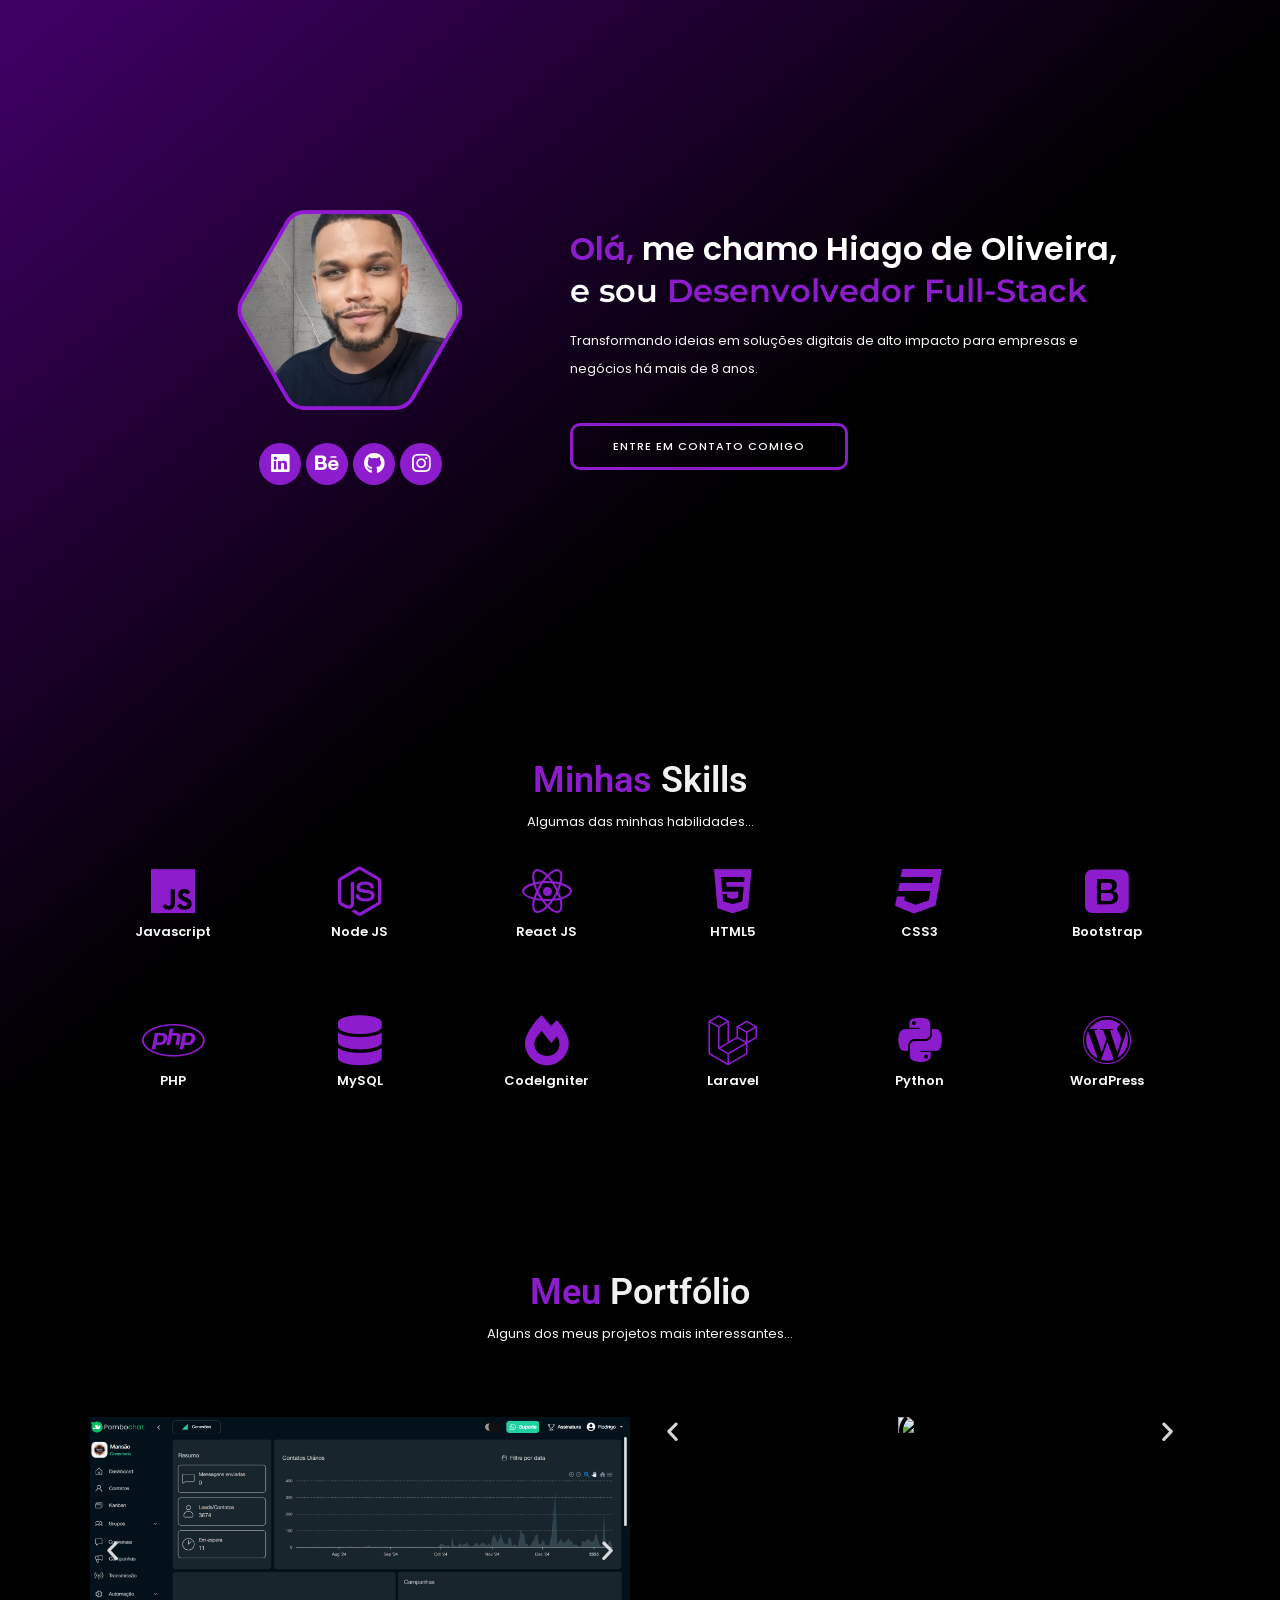
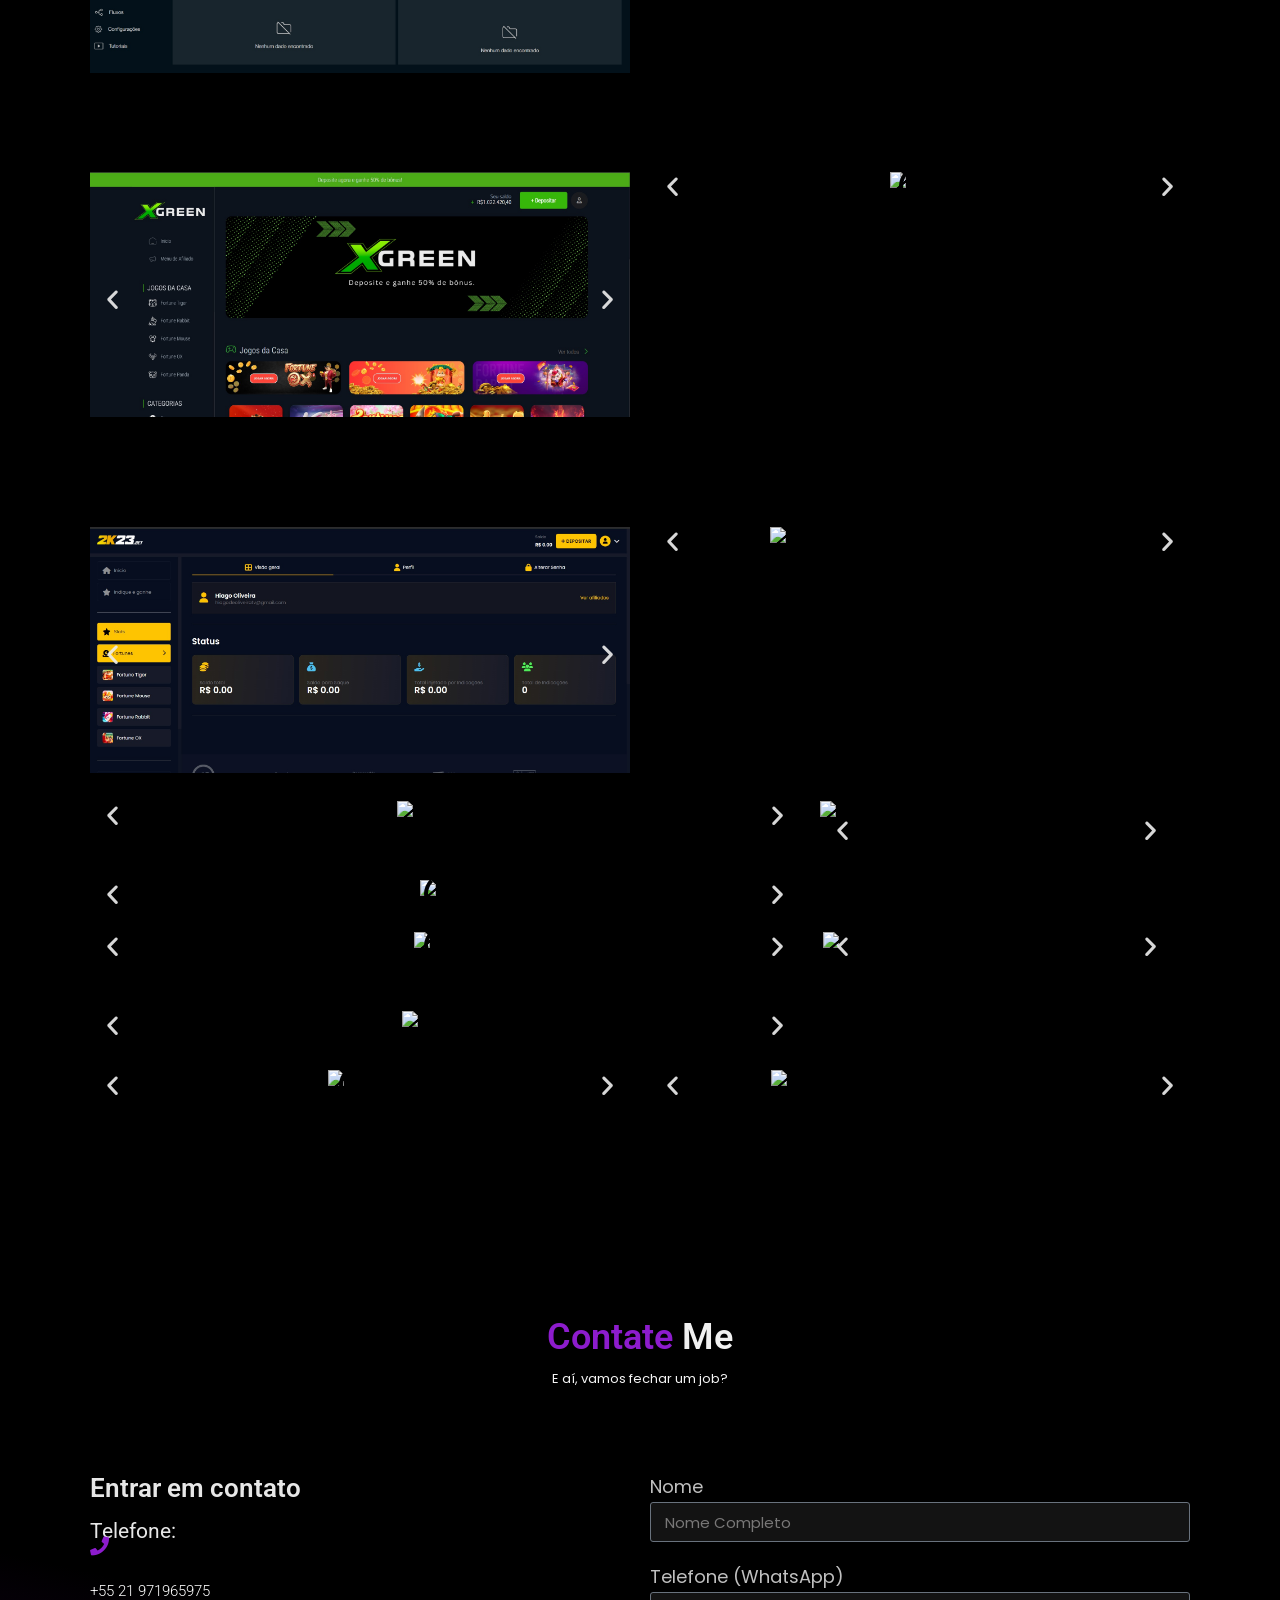
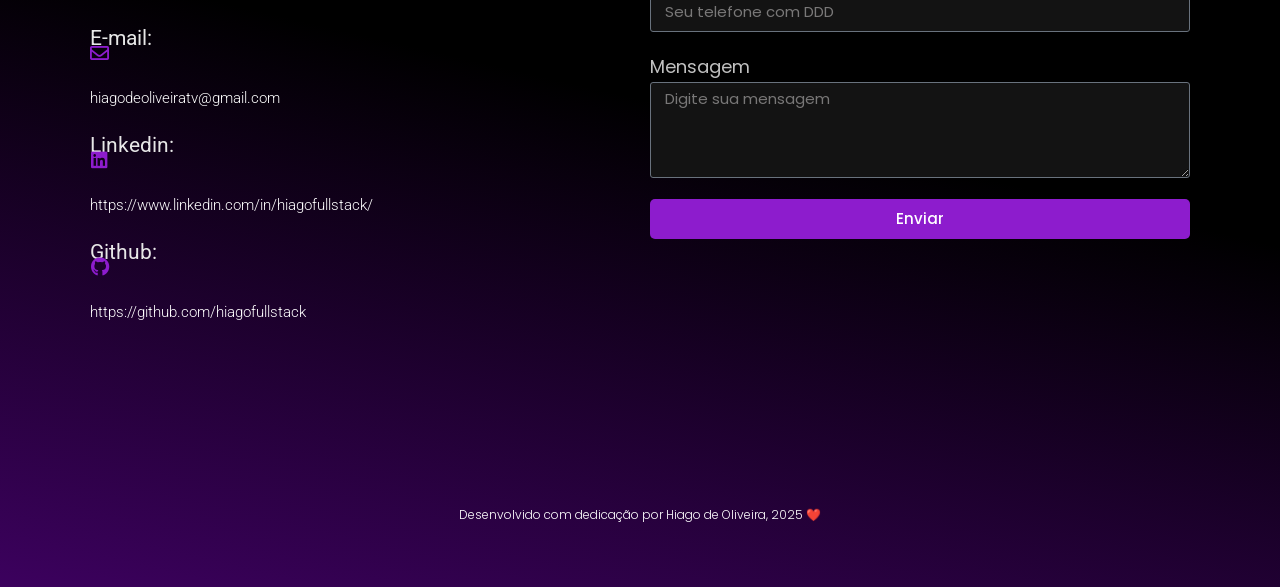
==== index.html @ e3f59e9f "Fix whatsapp phone number" ====
<!DOCTYPE html>
<html lang="pt-PT">
<head>
	<meta charset="UTF-8">
			<title>H7Mídia – Desenvolvimento de sites, sistemas, aplicativos, bots e automação…</title>
		<meta name="viewport" content="width=device-width, initial-scale=1">
<meta name="robots" content="max-image-preview:large">
	<style>img:is([sizes="auto" i], [sizes^="auto," i]) { contain-intrinsic-size: 3000px 1500px }</style>
	<title>H7Mídia – Desenvolvimento de sites, sistemas, aplicativos, bots e automação…</title>


<style id="wp-block-library-inline-css">
:root{--wp-admin-theme-color:#007cba;--wp-admin-theme-color--rgb:0,124,186;--wp-admin-theme-color-darker-10:#006ba1;--wp-admin-theme-color-darker-10--rgb:0,107,161;--wp-admin-theme-color-darker-20:#005a87;--wp-admin-theme-color-darker-20--rgb:0,90,135;--wp-admin-border-width-focus:2px;--wp-block-synced-color:#7a00df;--wp-block-synced-color--rgb:122,0,223;--wp-bound-block-color:var(--wp-block-synced-color)}@media (min-resolution:192dpi){:root{--wp-admin-border-width-focus:1.5px}}.wp-element-button{cursor:pointer}:root{--wp--preset--font-size--normal:16px;--wp--preset--font-size--huge:42px}:root .has-very-light-gray-background-color{background-color:#eee}:root .has-very-dark-gray-background-color{background-color:#313131}:root .has-very-light-gray-color{color:#eee}:root .has-very-dark-gray-color{color:#313131}:root .has-vivid-green-cyan-to-vivid-cyan-blue-gradient-background{background:linear-gradient(135deg,#00d084,#0693e3)}:root .has-purple-crush-gradient-background{background:linear-gradient(135deg,#34e2e4,#4721fb 50%,#ab1dfe)}:root .has-hazy-dawn-gradient-background{background:linear-gradient(135deg,#faaca8,#dad0ec)}:root .has-subdued-olive-gradient-background{background:linear-gradient(135deg,#fafae1,#67a671)}:root .has-atomic-cream-gradient-background{background:linear-gradient(135deg,#fdd79a,#004a59)}:root .has-nightshade-gradient-background{background:linear-gradient(135deg,#330968,#31cdcf)}:root .has-midnight-gradient-background{background:linear-gradient(135deg,#020381,#2874fc)}.has-regular-font-size{font-size:1em}.has-larger-font-size{font-size:2.625em}.has-normal-font-size{font-size:var(--wp--preset--font-size--normal)}.has-huge-font-size{font-size:var(--wp--preset--font-size--huge)}.has-text-align-center{text-align:center}.has-text-align-left{text-align:left}.has-text-align-right{text-align:right}#end-resizable-editor-section{display:none}.aligncenter{clear:both}.items-justified-left{justify-content:flex-start}.items-justified-center{justify-content:center}.items-justified-right{justify-content:flex-end}.items-justified-space-between{justify-content:space-between}.screen-reader-text{border:0;clip:rect(1px,1px,1px,1px);clip-path:inset(50%);height:1px;margin:-1px;overflow:hidden;padding:0;position:absolute;width:1px;word-wrap:normal!important}.screen-reader-text:focus{background-color:#ddd;clip:auto!important;clip-path:none;color:#444;display:block;font-size:1em;height:auto;left:5px;line-height:normal;padding:15px 23px 14px;text-decoration:none;top:5px;width:auto;z-index:100000}html :where(.has-border-color){border-style:solid}html :where([style*=border-top-color]){border-top-style:solid}html :where([style*=border-right-color]){border-right-style:solid}html :where([style*=border-bottom-color]){border-bottom-style:solid}html :where([style*=border-left-color]){border-left-style:solid}html :where([style*=border-width]){border-style:solid}html :where([style*=border-top-width]){border-top-style:solid}html :where([style*=border-right-width]){border-right-style:solid}html :where([style*=border-bottom-width]){border-bottom-style:solid}html :where([style*=border-left-width]){border-left-style:solid}html :where(img[class*=wp-image-]){height:auto;max-width:100%}:where(figure){margin:0 0 1em}html :where(.is-position-sticky){--wp-admin--admin-bar--position-offset:var(--wp-admin--admin-bar--height,0px)}@media screen and (max-width:600px){html :where(.is-position-sticky){--wp-admin--admin-bar--position-offset:0px}}
</style>
<style id="global-styles-inline-css">
:root{--wp--preset--aspect-ratio--square: 1;--wp--preset--aspect-ratio--4-3: 4/3;--wp--preset--aspect-ratio--3-4: 3/4;--wp--preset--aspect-ratio--3-2: 3/2;--wp--preset--aspect-ratio--2-3: 2/3;--wp--preset--aspect-ratio--16-9: 16/9;--wp--preset--aspect-ratio--9-16: 9/16;--wp--preset--color--black: #000000;--wp--preset--color--cyan-bluish-gray: #abb8c3;--wp--preset--color--white: #ffffff;--wp--preset--color--pale-pink: #f78da7;--wp--preset--color--vivid-red: #cf2e2e;--wp--preset--color--luminous-vivid-orange: #ff6900;--wp--preset--color--luminous-vivid-amber: #fcb900;--wp--preset--color--light-green-cyan: #7bdcb5;--wp--preset--color--vivid-green-cyan: #00d084;--wp--preset--color--pale-cyan-blue: #8ed1fc;--wp--preset--color--vivid-cyan-blue: #0693e3;--wp--preset--color--vivid-purple: #9b51e0;--wp--preset--color--base: #ffffff;--wp--preset--color--contrast: #000000;--wp--preset--color--primary: #9DFF20;--wp--preset--color--secondary: #345C00;--wp--preset--color--tertiary: #F6F6F6;--wp--preset--gradient--vivid-cyan-blue-to-vivid-purple: linear-gradient(135deg,rgba(6,147,227,1) 0%,rgb(155,81,224) 100%);--wp--preset--gradient--light-green-cyan-to-vivid-green-cyan: linear-gradient(135deg,rgb(122,220,180) 0%,rgb(0,208,130) 100%);--wp--preset--gradient--luminous-vivid-amber-to-luminous-vivid-orange: linear-gradient(135deg,rgba(252,185,0,1) 0%,rgba(255,105,0,1) 100%);--wp--preset--gradient--luminous-vivid-orange-to-vivid-red: linear-gradient(135deg,rgba(255,105,0,1) 0%,rgb(207,46,46) 100%);--wp--preset--gradient--very-light-gray-to-cyan-bluish-gray: linear-gradient(135deg,rgb(238,238,238) 0%,rgb(169,184,195) 100%);--wp--preset--gradient--cool-to-warm-spectrum: linear-gradient(135deg,rgb(74,234,220) 0%,rgb(151,120,209) 20%,rgb(207,42,186) 40%,rgb(238,44,130) 60%,rgb(251,105,98) 80%,rgb(254,248,76) 100%);--wp--preset--gradient--blush-light-purple: linear-gradient(135deg,rgb(255,206,236) 0%,rgb(152,150,240) 100%);--wp--preset--gradient--blush-bordeaux: linear-gradient(135deg,rgb(254,205,165) 0%,rgb(254,45,45) 50%,rgb(107,0,62) 100%);--wp--preset--gradient--luminous-dusk: linear-gradient(135deg,rgb(255,203,112) 0%,rgb(199,81,192) 50%,rgb(65,88,208) 100%);--wp--preset--gradient--pale-ocean: linear-gradient(135deg,rgb(255,245,203) 0%,rgb(182,227,212) 50%,rgb(51,167,181) 100%);--wp--preset--gradient--electric-grass: linear-gradient(135deg,rgb(202,248,128) 0%,rgb(113,206,126) 100%);--wp--preset--gradient--midnight: linear-gradient(135deg,rgb(2,3,129) 0%,rgb(40,116,252) 100%);--wp--preset--font-size--small: clamp(0.875rem, 0.875rem + ((1vw - 0.2rem) * 0.227), 1rem);--wp--preset--font-size--medium: clamp(1rem, 1rem + ((1vw - 0.2rem) * 0.227), 1.125rem);--wp--preset--font-size--large: clamp(1.75rem, 1.75rem + ((1vw - 0.2rem) * 0.227), 1.875rem);--wp--preset--font-size--x-large: 2.25rem;--wp--preset--font-size--xx-large: clamp(4rem, 4rem + ((1vw - 0.2rem) * 10.909), 10rem);--wp--preset--font-family--dm-sans: "DM Sans", sans-serif;--wp--preset--font-family--ibm-plex-mono: 'IBM Plex Mono', monospace;--wp--preset--font-family--inter: "Inter", sans-serif;--wp--preset--font-family--system-font: -apple-system,BlinkMacSystemFont,"Segoe UI",Roboto,Oxygen-Sans,Ubuntu,Cantarell,"Helvetica Neue",sans-serif;--wp--preset--font-family--source-serif-pro: "Source Serif Pro", serif;--wp--preset--spacing--20: 0.44rem;--wp--preset--spacing--30: clamp(1.5rem, 5vw, 2rem);--wp--preset--spacing--40: clamp(1.8rem, 1.8rem + ((1vw - 0.48rem) * 2.885), 3rem);--wp--preset--spacing--50: clamp(2.5rem, 8vw, 4.5rem);--wp--preset--spacing--60: clamp(3.75rem, 10vw, 7rem);--wp--preset--spacing--70: clamp(5rem, 5.25rem + ((1vw - 0.48rem) * 9.096), 8rem);--wp--preset--spacing--80: clamp(7rem, 14vw, 11rem);--wp--preset--shadow--natural: 6px 6px 9px rgba(0, 0, 0, 0.2);--wp--preset--shadow--deep: 12px 12px 50px rgba(0, 0, 0, 0.4);--wp--preset--shadow--sharp: 6px 6px 0px rgba(0, 0, 0, 0.2);--wp--preset--shadow--outlined: 6px 6px 0px -3px rgba(255, 255, 255, 1), 6px 6px rgba(0, 0, 0, 1);--wp--preset--shadow--crisp: 6px 6px 0px rgba(0, 0, 0, 1);}:root { --wp--style--global--content-size: 650px;--wp--style--global--wide-size: 1200px; }:where(body) { margin: 0; }.wp-site-blocks { padding-top: var(--wp--style--root--padding-top); padding-bottom: var(--wp--style--root--padding-bottom); }.has-global-padding { padding-right: var(--wp--style--root--padding-right); padding-left: var(--wp--style--root--padding-left); }.has-global-padding > .alignfull { margin-right: calc(var(--wp--style--root--padding-right) * -1); margin-left: calc(var(--wp--style--root--padding-left) * -1); }.has-global-padding :where(:not(.alignfull.is-layout-flow) > .has-global-padding:not(.wp-block-block, .alignfull)) { padding-right: 0; padding-left: 0; }.has-global-padding :where(:not(.alignfull.is-layout-flow) > .has-global-padding:not(.wp-block-block, .alignfull)) > .alignfull { margin-left: 0; margin-right: 0; }.wp-site-blocks > .alignleft { float: left; margin-right: 2em; }.wp-site-blocks > .alignright { float: right; margin-left: 2em; }.wp-site-blocks > .aligncenter { justify-content: center; margin-left: auto; margin-right: auto; }:where(.wp-site-blocks) > * { margin-block-start: 1.5rem; margin-block-end: 0; }:where(.wp-site-blocks) > :first-child { margin-block-start: 0; }:where(.wp-site-blocks) > :last-child { margin-block-end: 0; }:root { --wp--style--block-gap: 1.5rem; }:root :where(.is-layout-flow) > :first-child{margin-block-start: 0;}:root :where(.is-layout-flow) > :last-child{margin-block-end: 0;}:root :where(.is-layout-flow) > *{margin-block-start: 1.5rem;margin-block-end: 0;}:root :where(.is-layout-constrained) > :first-child{margin-block-start: 0;}:root :where(.is-layout-constrained) > :last-child{margin-block-end: 0;}:root :where(.is-layout-constrained) > *{margin-block-start: 1.5rem;margin-block-end: 0;}:root :where(.is-layout-flex){gap: 1.5rem;}:root :where(.is-layout-grid){gap: 1.5rem;}.is-layout-flow > .alignleft{float: left;margin-inline-start: 0;margin-inline-end: 2em;}.is-layout-flow > .alignright{float: right;margin-inline-start: 2em;margin-inline-end: 0;}.is-layout-flow > .aligncenter{margin-left: auto !important;margin-right: auto !important;}.is-layout-constrained > .alignleft{float: left;margin-inline-start: 0;margin-inline-end: 2em;}.is-layout-constrained > .alignright{float: right;margin-inline-start: 2em;margin-inline-end: 0;}.is-layout-constrained > .aligncenter{margin-left: auto !important;margin-right: auto !important;}.is-layout-constrained > :where(:not(.alignleft):not(.alignright):not(.alignfull)){max-width: var(--wp--style--global--content-size);margin-left: auto !important;margin-right: auto !important;}.is-layout-constrained > .alignwide{max-width: var(--wp--style--global--wide-size);}body .is-layout-flex{display: flex;}.is-layout-flex{flex-wrap: wrap;align-items: center;}.is-layout-flex > :is(*, div){margin: 0;}body .is-layout-grid{display: grid;}.is-layout-grid > :is(*, div){margin: 0;}body{background-color: var(--wp--preset--color--base);color: var(--wp--preset--color--contrast);font-family: var(--wp--preset--font-family--system-font);font-size: var(--wp--preset--font-size--medium);line-height: 1.6;--wp--style--root--padding-top: var(--wp--preset--spacing--40);--wp--style--root--padding-right: var(--wp--preset--spacing--30);--wp--style--root--padding-bottom: var(--wp--preset--spacing--40);--wp--style--root--padding-left: var(--wp--preset--spacing--30);}a:where(:not(.wp-element-button)){color: var(--wp--preset--color--contrast);text-decoration: underline;}:root :where(a:where(:not(.wp-element-button)):hover){text-decoration: none;}:root :where(a:where(:not(.wp-element-button)):focus){text-decoration: underline dashed;}:root :where(a:where(:not(.wp-element-button)):active){color: var(--wp--preset--color--secondary);text-decoration: none;}h1, h2, h3, h4, h5, h6{font-weight: 400;line-height: 1.4;}h1{font-size: clamp(2.032rem, 2.032rem + ((1vw - 0.2rem) * 2.896), 3.625rem);line-height: 1.2;}h2{font-size: clamp(2.625rem, calc(2.625rem + ((1vw - 0.48rem) * 8.4135)), 3.25rem);line-height: 1.2;}h3{font-size: var(--wp--preset--font-size--x-large);}h4{font-size: var(--wp--preset--font-size--large);}h5{font-size: var(--wp--preset--font-size--medium);font-weight: 700;text-transform: uppercase;}h6{font-size: var(--wp--preset--font-size--medium);text-transform: uppercase;}:root :where(.wp-element-button, .wp-block-button__link){background-color: var(--wp--preset--color--primary);border-radius: 0;border-width: 0;color: var(--wp--preset--color--contrast);font-family: inherit;font-size: inherit;line-height: inherit;padding: calc(0.667em + 2px) calc(1.333em + 2px);text-decoration: none;}:root :where(.wp-element-button:visited, .wp-block-button__link:visited){color: var(--wp--preset--color--contrast);}:root :where(.wp-element-button:hover, .wp-block-button__link:hover){background-color: var(--wp--preset--color--contrast);color: var(--wp--preset--color--base);}:root :where(.wp-element-button:focus, .wp-block-button__link:focus){background-color: var(--wp--preset--color--contrast);color: var(--wp--preset--color--base);}:root :where(.wp-element-button:active, .wp-block-button__link:active){background-color: var(--wp--preset--color--secondary);color: var(--wp--preset--color--base);}.has-black-color{color: var(--wp--preset--color--black) !important;}.has-cyan-bluish-gray-color{color: var(--wp--preset--color--cyan-bluish-gray) !important;}.has-white-color{color: var(--wp--preset--color--white) !important;}.has-pale-pink-color{color: var(--wp--preset--color--pale-pink) !important;}.has-vivid-red-color{color: var(--wp--preset--color--vivid-red) !important;}.has-luminous-vivid-orange-color{color: var(--wp--preset--color--luminous-vivid-orange) !important;}.has-luminous-vivid-amber-color{color: var(--wp--preset--color--luminous-vivid-amber) !important;}.has-light-green-cyan-color{color: var(--wp--preset--color--light-green-cyan) !important;}.has-vivid-green-cyan-color{color: var(--wp--preset--color--vivid-green-cyan) !important;}.has-pale-cyan-blue-color{color: var(--wp--preset--color--pale-cyan-blue) !important;}.has-vivid-cyan-blue-color{color: var(--wp--preset--color--vivid-cyan-blue) !important;}.has-vivid-purple-color{color: var(--wp--preset--color--vivid-purple) !important;}.has-base-color{color: var(--wp--preset--color--base) !important;}.has-contrast-color{color: var(--wp--preset--color--contrast) !important;}.has-primary-color{color: var(--wp--preset--color--primary) !important;}.has-secondary-color{color: var(--wp--preset--color--secondary) !important;}.has-tertiary-color{color: var(--wp--preset--color--tertiary) !important;}.has-black-background-color{background-color: var(--wp--preset--color--black) !important;}.has-cyan-bluish-gray-background-color{background-color: var(--wp--preset--color--cyan-bluish-gray) !important;}.has-white-background-color{background-color: var(--wp--preset--color--white) !important;}.has-pale-pink-background-color{background-color: var(--wp--preset--color--pale-pink) !important;}.has-vivid-red-background-color{background-color: var(--wp--preset--color--vivid-red) !important;}.has-luminous-vivid-orange-background-color{background-color: var(--wp--preset--color--luminous-vivid-orange) !important;}.has-luminous-vivid-amber-background-color{background-color: var(--wp--preset--color--luminous-vivid-amber) !important;}.has-light-green-cyan-background-color{background-color: var(--wp--preset--color--light-green-cyan) !important;}.has-vivid-green-cyan-background-color{background-color: var(--wp--preset--color--vivid-green-cyan) !important;}.has-pale-cyan-blue-background-color{background-color: var(--wp--preset--color--pale-cyan-blue) !important;}.has-vivid-cyan-blue-background-color{background-color: var(--wp--preset--color--vivid-cyan-blue) !important;}.has-vivid-purple-background-color{background-color: var(--wp--preset--color--vivid-purple) !important;}.has-base-background-color{background-color: var(--wp--preset--color--base) !important;}.has-contrast-background-color{background-color: var(--wp--preset--color--contrast) !important;}.has-primary-background-color{background-color: var(--wp--preset--color--primary) !important;}.has-secondary-background-color{background-color: var(--wp--preset--color--secondary) !important;}.has-tertiary-background-color{background-color: var(--wp--preset--color--tertiary) !important;}.has-black-border-color{border-color: var(--wp--preset--color--black) !important;}.has-cyan-bluish-gray-border-color{border-color: var(--wp--preset--color--cyan-bluish-gray) !important;}.has-white-border-color{border-color: var(--wp--preset--color--white) !important;}.has-pale-pink-border-color{border-color: var(--wp--preset--color--pale-pink) !important;}.has-vivid-red-border-color{border-color: var(--wp--preset--color--vivid-red) !important;}.has-luminous-vivid-orange-border-color{border-color: var(--wp--preset--color--luminous-vivid-orange) !important;}.has-luminous-vivid-amber-border-color{border-color: var(--wp--preset--color--luminous-vivid-amber) !important;}.has-light-green-cyan-border-color{border-color: var(--wp--preset--color--light-green-cyan) !important;}.has-vivid-green-cyan-border-color{border-color: var(--wp--preset--color--vivid-green-cyan) !important;}.has-pale-cyan-blue-border-color{border-color: var(--wp--preset--color--pale-cyan-blue) !important;}.has-vivid-cyan-blue-border-color{border-color: var(--wp--preset--color--vivid-cyan-blue) !important;}.has-vivid-purple-border-color{border-color: var(--wp--preset--color--vivid-purple) !important;}.has-base-border-color{border-color: var(--wp--preset--color--base) !important;}.has-contrast-border-color{border-color: var(--wp--preset--color--contrast) !important;}.has-primary-border-color{border-color: var(--wp--preset--color--primary) !important;}.has-secondary-border-color{border-color: var(--wp--preset--color--secondary) !important;}.has-tertiary-border-color{border-color: var(--wp--preset--color--tertiary) !important;}.has-vivid-cyan-blue-to-vivid-purple-gradient-background{background: var(--wp--preset--gradient--vivid-cyan-blue-to-vivid-purple) !important;}.has-light-green-cyan-to-vivid-green-cyan-gradient-background{background: var(--wp--preset--gradient--light-green-cyan-to-vivid-green-cyan) !important;}.has-luminous-vivid-amber-to-luminous-vivid-orange-gradient-background{background: var(--wp--preset--gradient--luminous-vivid-amber-to-luminous-vivid-orange) !important;}.has-luminous-vivid-orange-to-vivid-red-gradient-background{background: var(--wp--preset--gradient--luminous-vivid-orange-to-vivid-red) !important;}.has-very-light-gray-to-cyan-bluish-gray-gradient-background{background: var(--wp--preset--gradient--very-light-gray-to-cyan-bluish-gray) !important;}.has-cool-to-warm-spectrum-gradient-background{background: var(--wp--preset--gradient--cool-to-warm-spectrum) !important;}.has-blush-light-purple-gradient-background{background: var(--wp--preset--gradient--blush-light-purple) !important;}.has-blush-bordeaux-gradient-background{background: var(--wp--preset--gradient--blush-bordeaux) !important;}.has-luminous-dusk-gradient-background{background: var(--wp--preset--gradient--luminous-dusk) !important;}.has-pale-ocean-gradient-background{background: var(--wp--preset--gradient--pale-ocean) !important;}.has-electric-grass-gradient-background{background: var(--wp--preset--gradient--electric-grass) !important;}.has-midnight-gradient-background{background: var(--wp--preset--gradient--midnight) !important;}.has-small-font-size{font-size: var(--wp--preset--font-size--small) !important;}.has-medium-font-size{font-size: var(--wp--preset--font-size--medium) !important;}.has-large-font-size{font-size: var(--wp--preset--font-size--large) !important;}.has-x-large-font-size{font-size: var(--wp--preset--font-size--x-large) !important;}.has-xx-large-font-size{font-size: var(--wp--preset--font-size--xx-large) !important;}.has-dm-sans-font-family{font-family: var(--wp--preset--font-family--dm-sans) !important;}.has-ibm-plex-mono-font-family{font-family: var(--wp--preset--font-family--ibm-plex-mono) !important;}.has-inter-font-family{font-family: var(--wp--preset--font-family--inter) !important;}.has-system-font-font-family{font-family: var(--wp--preset--font-family--system-font) !important;}.has-source-serif-pro-font-family{font-family: var(--wp--preset--font-family--source-serif-pro) !important;}
</style>
<style id="wp-block-template-skip-link-inline-css">

		.skip-link.screen-reader-text {
			border: 0;
			clip: rect(1px,1px,1px,1px);
			clip-path: inset(50%);
			height: 1px;
			margin: -1px;
			overflow: hidden;
			padding: 0;
			position: absolute !important;
			width: 1px;
			word-wrap: normal !important;
		}

		.skip-link.screen-reader-text:focus {
			background-color: #eee;
			clip: auto !important;
			clip-path: none;
			color: #444;
			display: block;
			font-size: 1em;
			height: auto;
			left: 5px;
			line-height: normal;
			padding: 15px 23px 14px;
			text-decoration: none;
			top: 5px;
			width: auto;
			z-index: 100000;
		}
</style>
<link rel="stylesheet" id="elementor-icons-css" href="wp-content/plugins/elementor/assets/lib/eicons/css/elementor-icons.min.css" media="all">
<link rel="stylesheet" id="elementor-frontend-css" href="wp-content/plugins/elementor/assets/css/frontend-lite.min.css" media="all">
<link rel="stylesheet" id="swiper-css" href="wp-content/plugins/elementor/assets/lib/swiper/v8/css/swiper.min.css" media="all">
<link rel="stylesheet" id="elementor-post-4-css" href="wp-content/uploads/elementor/css/post-4.css" media="all">
<link rel="stylesheet" id="elementor-pro-css" href="wp-content/plugins/elementor-pro/assets/css/frontend-lite.min.css" media="all">
<link rel="stylesheet" id="elementor-global-css" href="wp-content/uploads/elementor/css/global.css" media="all">
<link rel="stylesheet" id="elementor-post-8-css" href="wp-content/uploads/elementor/css/post-8.css" media="all">
<link rel="stylesheet" id="google-fonts-1-css" href="https://fonts.googleapis.com/css?family=Roboto%3A100%2C100italic%2C200%2C200italic%2C300%2C300italic%2C400%2C400italic%2C500%2C500italic%2C600%2C600italic%2C700%2C700italic%2C800%2C800italic%2C900%2C900italic%7CRoboto+Slab%3A100%2C100italic%2C200%2C200italic%2C300%2C300italic%2C400%2C400italic%2C500%2C500italic%2C600%2C600italic%2C700%2C700italic%2C800%2C800italic%2C900%2C900italic%7CPoppins%3A100%2C100italic%2C200%2C200italic%2C300%2C300italic%2C400%2C400italic%2C500%2C500italic%2C600%2C600italic%2C700%2C700italic%2C800%2C800italic%2C900%2C900italic%7CMontserrat%3A100%2C100italic%2C200%2C200italic%2C300%2C300italic%2C400%2C400italic%2C500%2C500italic%2C600%2C600italic%2C700%2C700italic%2C800%2C800italic%2C900%2C900italic&display=swap&ver=6.7.1" media="all">
<link rel="stylesheet" id="elementor-icons-shared-0-css" href="wp-content/plugins/elementor/assets/lib/font-awesome/css/fontawesome.min.css" media="all">
<link rel="stylesheet" id="elementor-icons-fa-brands-css" href="wp-content/plugins/elementor/assets/lib/font-awesome/css/brands.min.css" media="all">
<link rel="stylesheet" id="elementor-icons-fa-solid-css" href="wp-content/plugins/elementor/assets/lib/font-awesome/css/solid.min.css" media="all">
<link rel="stylesheet" id="elementor-icons-fa-regular-css" href="wp-content/plugins/elementor/assets/lib/font-awesome/css/regular.min.css" media="all">
<link rel="preconnect" href="https://fonts.gstatic.com/" crossorigin>






			<meta name="theme-color" content="#070707">
			<style class="wp-fonts-local">
@font-face{font-family:"DM Sans";font-style:normal;font-weight:400;font-display:fallback;src:url('https://h7midia.dev/wp-content/themes/twentytwentythree/assets/fonts/dm-sans/DMSans-Regular.woff2') format('woff2');font-stretch:normal;}
@font-face{font-family:"DM Sans";font-style:italic;font-weight:400;font-display:fallback;src:url('https://h7midia.dev/wp-content/themes/twentytwentythree/assets/fonts/dm-sans/DMSans-Regular-Italic.woff2') format('woff2');font-stretch:normal;}
@font-face{font-family:"DM Sans";font-style:normal;font-weight:700;font-display:fallback;src:url('https://h7midia.dev/wp-content/themes/twentytwentythree/assets/fonts/dm-sans/DMSans-Bold.woff2') format('woff2');font-stretch:normal;}
@font-face{font-family:"DM Sans";font-style:italic;font-weight:700;font-display:fallback;src:url('https://h7midia.dev/wp-content/themes/twentytwentythree/assets/fonts/dm-sans/DMSans-Bold-Italic.woff2') format('woff2');font-stretch:normal;}
@font-face{font-family:"IBM Plex Mono";font-style:normal;font-weight:300;font-display:block;src:url('https://h7midia.dev/wp-content/themes/twentytwentythree/assets/fonts/ibm-plex-mono/IBMPlexMono-Light.woff2') format('woff2');font-stretch:normal;}
@font-face{font-family:"IBM Plex Mono";font-style:normal;font-weight:400;font-display:block;src:url('https://h7midia.dev/wp-content/themes/twentytwentythree/assets/fonts/ibm-plex-mono/IBMPlexMono-Regular.woff2') format('woff2');font-stretch:normal;}
@font-face{font-family:"IBM Plex Mono";font-style:italic;font-weight:400;font-display:block;src:url('https://h7midia.dev/wp-content/themes/twentytwentythree/assets/fonts/ibm-plex-mono/IBMPlexMono-Italic.woff2') format('woff2');font-stretch:normal;}
@font-face{font-family:"IBM Plex Mono";font-style:normal;font-weight:700;font-display:block;src:url('https://h7midia.dev/wp-content/themes/twentytwentythree/assets/fonts/ibm-plex-mono/IBMPlexMono-Bold.woff2') format('woff2');font-stretch:normal;}
@font-face{font-family:Inter;font-style:normal;font-weight:200 900;font-display:fallback;src:url('https://h7midia.dev/wp-content/themes/twentytwentythree/assets/fonts/inter/Inter-VariableFont_slnt,wght.ttf') format('truetype');font-stretch:normal;}
@font-face{font-family:"Source Serif Pro";font-style:normal;font-weight:200 900;font-display:fallback;src:url('https://h7midia.dev/wp-content/themes/twentytwentythree/assets/fonts/source-serif-pro/SourceSerif4Variable-Roman.ttf.woff2') format('woff2');font-stretch:normal;}
@font-face{font-family:"Source Serif Pro";font-style:italic;font-weight:200 900;font-display:fallback;src:url('https://h7midia.dev/wp-content/themes/twentytwentythree/assets/fonts/source-serif-pro/SourceSerif4Variable-Italic.ttf.woff2') format('woff2');font-stretch:normal;}
</style>
	<meta name="viewport" content="width=device-width, initial-scale=1.0, viewport-fit=cover"></head>
<body class="home page-template page-template-elementor_canvas page page-id-8 wp-embed-responsive elementor-default elementor-template-canvas elementor-kit-4 elementor-page elementor-page-8">
			<div data-elementor-type="wp-page" data-elementor-id="8" class="elementor elementor-8">
									<section class="elementor-section elementor-top-section elementor-element elementor-element-40fc5d7 elementor-section-height-min-height main elementor-section-boxed elementor-section-height-default elementor-section-items-middle" data-id="40fc5d7" data-element_type="section" data-settings='{"background_background":"classic"}'>
						<div class="elementor-container elementor-column-gap-default">
					<div class="elementor-column elementor-col-50 elementor-top-column elementor-element elementor-element-3b0de49" data-id="3b0de49" data-element_type="column">
			<div class="elementor-widget-wrap elementor-element-populated">
								<div class="elementor-element elementor-element-bfebe0d elementor-widget elementor-widget-image" data-id="bfebe0d" data-element_type="widget" data-widget_type="image.default">
				<div class="elementor-widget-container">
			<style>/*! elementor - v3.18.0 - 08-12-2023 */
.elementor-widget-image{text-align:center}.elementor-widget-image a{display:inline-block}.elementor-widget-image a img[src$=".svg"]{width:48px}.elementor-widget-image img{vertical-align:middle;display:inline-block}</style>												<img fetchpriority="high" decoding="async" width="666" height="375" src="wp-content/uploads/2023/12/Design_sem_nome__1_-removebg-preview.png" class="attachment-large size-large wp-image-217" alt="" srcset="wp-content/uploads/2023/12/Design_sem_nome__1_-removebg-preview.png 666w,wp-content/uploads/2023/12/Design_sem_nome__1_-removebg-preview-300x169.png 300w" sizes="(max-width: 666px) 100vw, 666px">															</div>
				</div>
				<div class="elementor-element elementor-element-f4e1e79 elementor-shape-rounded elementor-grid-0 e-grid-align-center elementor-widget elementor-widget-social-icons" data-id="f4e1e79" data-element_type="widget" data-widget_type="social-icons.default">
				<div class="elementor-widget-container">
			<style>/*! elementor - v3.18.0 - 08-12-2023 */
.elementor-widget-social-icons.elementor-grid-0 .elementor-widget-container,.elementor-widget-social-icons.elementor-grid-mobile-0 .elementor-widget-container,.elementor-widget-social-icons.elementor-grid-tablet-0 .elementor-widget-container{line-height:1;font-size:0}.elementor-widget-social-icons:not(.elementor-grid-0):not(.elementor-grid-tablet-0):not(.elementor-grid-mobile-0) .elementor-grid{display:inline-grid}.elementor-widget-social-icons .elementor-grid{grid-column-gap:var(--grid-column-gap,5px);grid-row-gap:var(--grid-row-gap,5px);grid-template-columns:var(--grid-template-columns);justify-content:var(--justify-content,center);justify-items:var(--justify-content,center)}.elementor-icon.elementor-social-icon{font-size:var(--icon-size,25px);line-height:var(--icon-size,25px);width:calc(var(--icon-size, 25px) + 2 * var(--icon-padding, .5em));height:calc(var(--icon-size, 25px) + 2 * var(--icon-padding, .5em))}.elementor-social-icon{--e-social-icon-icon-color:#fff;display:inline-flex;background-color:#69727d;align-items:center;justify-content:center;text-align:center;cursor:pointer}.elementor-social-icon i{color:var(--e-social-icon-icon-color)}.elementor-social-icon svg{fill:var(--e-social-icon-icon-color)}.elementor-social-icon:last-child{margin:0}.elementor-social-icon:hover{opacity:.9;color:#fff}.elementor-social-icon-android{background-color:#a4c639}.elementor-social-icon-apple{background-color:#999}.elementor-social-icon-behance{background-color:#1769ff}.elementor-social-icon-bitbucket{background-color:#205081}.elementor-social-icon-codepen{background-color:#000}.elementor-social-icon-delicious{background-color:#39f}.elementor-social-icon-deviantart{background-color:#05cc47}.elementor-social-icon-digg{background-color:#005be2}.elementor-social-icon-dribbble{background-color:#ea4c89}.elementor-social-icon-elementor{background-color:#d30c5c}.elementor-social-icon-envelope{background-color:#ea4335}.elementor-social-icon-facebook,.elementor-social-icon-facebook-f{background-color:#3b5998}.elementor-social-icon-flickr{background-color:#0063dc}.elementor-social-icon-foursquare{background-color:#2d5be3}.elementor-social-icon-free-code-camp,.elementor-social-icon-freecodecamp{background-color:#006400}.elementor-social-icon-github{background-color:#333}.elementor-social-icon-gitlab{background-color:#e24329}.elementor-social-icon-globe{background-color:#69727d}.elementor-social-icon-google-plus,.elementor-social-icon-google-plus-g{background-color:#dd4b39}.elementor-social-icon-houzz{background-color:#7ac142}.elementor-social-icon-instagram{background-color:#262626}.elementor-social-icon-jsfiddle{background-color:#487aa2}.elementor-social-icon-link{background-color:#818a91}.elementor-social-icon-linkedin,.elementor-social-icon-linkedin-in{background-color:#0077b5}.elementor-social-icon-medium{background-color:#00ab6b}.elementor-social-icon-meetup{background-color:#ec1c40}.elementor-social-icon-mixcloud{background-color:#273a4b}.elementor-social-icon-odnoklassniki{background-color:#f4731c}.elementor-social-icon-pinterest{background-color:#bd081c}.elementor-social-icon-product-hunt{background-color:#da552f}.elementor-social-icon-reddit{background-color:#ff4500}.elementor-social-icon-rss{background-color:#f26522}.elementor-social-icon-shopping-cart{background-color:#4caf50}.elementor-social-icon-skype{background-color:#00aff0}.elementor-social-icon-slideshare{background-color:#0077b5}.elementor-social-icon-snapchat{background-color:#fffc00}.elementor-social-icon-soundcloud{background-color:#f80}.elementor-social-icon-spotify{background-color:#2ebd59}.elementor-social-icon-stack-overflow{background-color:#fe7a15}.elementor-social-icon-steam{background-color:#00adee}.elementor-social-icon-stumbleupon{background-color:#eb4924}.elementor-social-icon-telegram{background-color:#2ca5e0}.elementor-social-icon-thumb-tack{background-color:#1aa1d8}.elementor-social-icon-tripadvisor{background-color:#589442}.elementor-social-icon-tumblr{background-color:#35465c}.elementor-social-icon-twitch{background-color:#6441a5}.elementor-social-icon-twitter{background-color:#1da1f2}.elementor-social-icon-viber{background-color:#665cac}.elementor-social-icon-vimeo{background-color:#1ab7ea}.elementor-social-icon-vk{background-color:#45668e}.elementor-social-icon-weibo{background-color:#dd2430}.elementor-social-icon-weixin{background-color:#31a918}.elementor-social-icon-whatsapp{background-color:#25d366}.elementor-social-icon-wordpress{background-color:#21759b}.elementor-social-icon-xing{background-color:#026466}.elementor-social-icon-yelp{background-color:#af0606}.elementor-social-icon-youtube{background-color:#cd201f}.elementor-social-icon-500px{background-color:#0099e5}.elementor-shape-rounded .elementor-icon.elementor-social-icon{border-radius:10%}.elementor-shape-circle .elementor-icon.elementor-social-icon{border-radius:50%}</style>		<div class="elementor-social-icons-wrapper elementor-grid">
							<span class="elementor-grid-item">
					<a class="elementor-icon elementor-social-icon elementor-social-icon-linkedin elementor-repeater-item-9386b56" href="https://www.linkedin.com/in/hiagofullstack" target="_blank">
						<span class="elementor-screen-only">Linkedin</span>
						<i class="fab fa-linkedin"></i>					</a>
				</span>
							<span class="elementor-grid-item">
					<a class="elementor-icon elementor-social-icon elementor-social-icon-behance elementor-repeater-item-a721be9" href="https://www.behance.net/hiagofullstack" target="_blank">
						<span class="elementor-screen-only">Behance</span>
						<i class="fab fa-behance"></i>					</a>
				</span>
							<span class="elementor-grid-item">
					<a class="elementor-icon elementor-social-icon elementor-social-icon-github elementor-repeater-item-7b2e3cf" href="https://github.com/hiagofullstack" target="_blank">
						<span class="elementor-screen-only">Github</span>
						<i class="fab fa-github"></i>					</a>
				</span>
							<span class="elementor-grid-item">
					<a class="elementor-icon elementor-social-icon elementor-social-icon-instagram elementor-repeater-item-ae55394" href="https://www.instagram.com/hiagofullstack/" target="_blank">
						<span class="elementor-screen-only">Instagram</span>
						<i class="fab fa-instagram"></i>					</a>
				</span>
					</div>
				</div>
				</div>
				<div class="elementor-element elementor-element-926f161 elementor-hidden-desktop elementor-hidden-tablet elementor-widget elementor-widget-spacer" data-id="926f161" data-element_type="widget" data-widget_type="spacer.default">
				<div class="elementor-widget-container">
			<style>/*! elementor - v3.18.0 - 08-12-2023 */
.elementor-column .elementor-spacer-inner{height:var(--spacer-size)}.e-con{--container-widget-width:100%}.e-con-inner>.elementor-widget-spacer,.e-con>.elementor-widget-spacer{width:var(--container-widget-width,var(--spacer-size));--align-self:var(--container-widget-align-self,initial);--flex-shrink:0}.e-con-inner>.elementor-widget-spacer>.elementor-widget-container,.e-con>.elementor-widget-spacer>.elementor-widget-container{height:100%;width:100%}.e-con-inner>.elementor-widget-spacer>.elementor-widget-container>.elementor-spacer,.e-con>.elementor-widget-spacer>.elementor-widget-container>.elementor-spacer{height:100%}.e-con-inner>.elementor-widget-spacer>.elementor-widget-container>.elementor-spacer>.elementor-spacer-inner,.e-con>.elementor-widget-spacer>.elementor-widget-container>.elementor-spacer>.elementor-spacer-inner{height:var(--container-widget-height,var(--spacer-size))}.e-con-inner>.elementor-widget-spacer.elementor-widget-empty,.e-con>.elementor-widget-spacer.elementor-widget-empty{position:relative;min-height:22px;min-width:22px}.e-con-inner>.elementor-widget-spacer.elementor-widget-empty .elementor-widget-empty-icon,.e-con>.elementor-widget-spacer.elementor-widget-empty .elementor-widget-empty-icon{position:absolute;top:0;bottom:0;left:0;right:0;margin:auto;padding:0;width:22px;height:22px}</style>		<div class="elementor-spacer">
			<div class="elementor-spacer-inner"></div>
		</div>
				</div>
				</div>
					</div>
		</div>
				<div class="elementor-column elementor-col-50 elementor-top-column elementor-element elementor-element-620cdb0" data-id="620cdb0" data-element_type="column">
			<div class="elementor-widget-wrap elementor-element-populated">
								<div class="elementor-element elementor-element-a55bd24 elementor-widget elementor-widget-heading" data-id="a55bd24" data-element_type="widget" data-widget_type="heading.default">
				<div class="elementor-widget-container">
			<style>/*! elementor - v3.18.0 - 08-12-2023 */
.elementor-heading-title{padding:0;margin:0;line-height:1}.elementor-widget-heading .elementor-heading-title[class*=elementor-size-]>a{color:inherit;font-size:inherit;line-height:inherit}.elementor-widget-heading .elementor-heading-title.elementor-size-small{font-size:15px}.elementor-widget-heading .elementor-heading-title.elementor-size-medium{font-size:19px}.elementor-widget-heading .elementor-heading-title.elementor-size-large{font-size:29px}.elementor-widget-heading .elementor-heading-title.elementor-size-xl{font-size:39px}.elementor-widget-heading .elementor-heading-title.elementor-size-xxl{font-size:59px}</style><p class="elementor-heading-title elementor-size-default"><span class="purple">Olá,</span> me chamo Hiago de Oliveira,</p>		</div>
				</div>
				<div class="elementor-element elementor-element-bee5d2b typing-effect elementor-widget elementor-widget-heading" data-id="bee5d2b" data-element_type="widget" data-widget_type="heading.default">
				<div class="elementor-widget-container">
			<p class="elementor-heading-title elementor-size-default">e sou <span></span></p>		</div>
				</div>
				<div class="elementor-element elementor-element-9362cc4 elementor-widget elementor-widget-heading" data-id="9362cc4" data-element_type="widget" data-widget_type="heading.default">
				<div class="elementor-widget-container">
			<h2 class="elementor-heading-title elementor-size-default">Transformando ideias em soluções digitais de alto impacto para empresas e negócios há mais de 8 anos.</h2>		</div>
				</div>
				<div class="elementor-element elementor-element-155d026 elementor-widget elementor-widget-html" data-id="155d026" data-element_type="widget" data-widget_type="html.default">
				<div class="elementor-widget-container">
			<style>
    .typing-effect {
     
        color: #FFFFFF;
        font-size: 38px;
        font-weight: 700;


    }
    .typing-effect span {
        color: #8D1CCD;
    }
    
    @media (max-width: 768px){
        .typing-effect {
            height: auto;
        }
    }
</style>

<script>
  let text1 = "Desenvolvedor Full-Stack";
  let text2 = "Web Designer";
  let text3 = "Gestor de tráfego";
  let index = 0; // Inicie o índice em 0
  let currentText = text1; // Comece com o primeiro texto

  const h2 = document.querySelector('.typing-effect span');

  function typeEffect() {
    h2.textContent = currentText.slice(0, index);

    index++;

    if (index > currentText.length) {
      index = 0;

      // Alterne entre os textos
      if (currentText === text1) {
        currentText = text2;
      } /*else if (currentText === text2) {
        currentText = text3;
      }*/ else {
        currentText = text1;
      }
    }

    setTimeout(typeEffect, 100); // Ajuste o tempo conforme necessário
  }

  typeEffect();
</script>		</div>
				</div>
				<div class="elementor-element elementor-element-3433a9c elementor-align-left elementor-mobile-align-center elementor-widget elementor-widget-button" data-id="3433a9c" data-element_type="widget" data-widget_type="button.default">
				<div class="elementor-widget-container">
					<div class="elementor-button-wrapper">
			<a class="elementor-button elementor-button-link elementor-size-lg" href="https://api.whatsapp.com/send?phone=5521971965975&text=Ol%C3%A1%2C%20vim%20do%20H7M%C3%ADdia" target="_blank">
						<span class="elementor-button-content-wrapper">
						<span class="elementor-button-text">ENTRE EM CONTATO COMIGO</span>
		</span>
					</a>
		</div>
				</div>
				</div>
					</div>
		</div>
							</div>
		</section>
				<section class="elementor-section elementor-top-section elementor-element elementor-element-7b56ee0 elementor-section-boxed elementor-section-height-default elementor-section-height-default" data-id="7b56ee0" data-element_type="section" data-settings='{"background_background":"classic"}'>
						<div class="elementor-container elementor-column-gap-default">
					<div class="elementor-column elementor-col-100 elementor-top-column elementor-element elementor-element-6740bc4" data-id="6740bc4" data-element_type="column">
			<div class="elementor-widget-wrap elementor-element-populated">
								<div class="elementor-element elementor-element-d88e40c elementor-widget elementor-widget-heading" data-id="d88e40c" data-element_type="widget" data-widget_type="heading.default">
				<div class="elementor-widget-container">
			<h2 class="elementor-heading-title elementor-size-default"><font color="#8d1ccd">Minhas </font>Skills</h2>		</div>
				</div>
				<div class="elementor-element elementor-element-8e63e2f elementor-widget elementor-widget-heading" data-id="8e63e2f" data-element_type="widget" data-widget_type="heading.default">
				<div class="elementor-widget-container">
			<h2 class="elementor-heading-title elementor-size-default">Algumas das minhas habilidades...</h2>		</div>
				</div>
				<section class="elementor-section elementor-inner-section elementor-element elementor-element-5389e10 elementor-section-boxed elementor-section-height-default elementor-section-height-default" data-id="5389e10" data-element_type="section">
						<div class="elementor-container elementor-column-gap-default">
					<div class="elementor-column elementor-col-16 elementor-inner-column elementor-element elementor-element-322fa2f" data-id="322fa2f" data-element_type="column">
			<div class="elementor-widget-wrap elementor-element-populated">
								<div class="elementor-element elementor-element-353229a elementor-view-default elementor-widget elementor-widget-icon" data-id="353229a" data-element_type="widget" data-widget_type="icon.default">
				<div class="elementor-widget-container">
					<div class="elementor-icon-wrapper">
			<div class="elementor-icon">
			<i aria-hidden="true" class="fab fa-js"></i>			</div>
		</div>
				</div>
				</div>
				<div class="elementor-element elementor-element-601df6c elementor-widget elementor-widget-heading" data-id="601df6c" data-element_type="widget" data-widget_type="heading.default">
				<div class="elementor-widget-container">
			<p class="elementor-heading-title elementor-size-default">Javascript</p>		</div>
				</div>
					</div>
		</div>
				<div class="elementor-column elementor-col-16 elementor-inner-column elementor-element elementor-element-8f97a62" data-id="8f97a62" data-element_type="column">
			<div class="elementor-widget-wrap elementor-element-populated">
								<div class="elementor-element elementor-element-130c683 elementor-view-default elementor-widget elementor-widget-icon" data-id="130c683" data-element_type="widget" data-widget_type="icon.default">
				<div class="elementor-widget-container">
					<div class="elementor-icon-wrapper">
			<div class="elementor-icon">
			<i aria-hidden="true" class="fab fa-node-js"></i>			</div>
		</div>
				</div>
				</div>
				<div class="elementor-element elementor-element-a9e9866 elementor-widget elementor-widget-heading" data-id="a9e9866" data-element_type="widget" data-widget_type="heading.default">
				<div class="elementor-widget-container">
			<p class="elementor-heading-title elementor-size-default">Node JS</p>		</div>
				</div>
					</div>
		</div>
				<div class="elementor-column elementor-col-16 elementor-inner-column elementor-element elementor-element-1db1736" data-id="1db1736" data-element_type="column">
			<div class="elementor-widget-wrap elementor-element-populated">
								<div class="elementor-element elementor-element-5e35c23 elementor-view-default elementor-widget elementor-widget-icon" data-id="5e35c23" data-element_type="widget" data-widget_type="icon.default">
				<div class="elementor-widget-container">
					<div class="elementor-icon-wrapper">
			<div class="elementor-icon">
			<i aria-hidden="true" class="fab fa-react"></i>			</div>
		</div>
				</div>
				</div>
				<div class="elementor-element elementor-element-5c35b83 elementor-widget elementor-widget-heading" data-id="5c35b83" data-element_type="widget" data-widget_type="heading.default">
				<div class="elementor-widget-container">
			<p class="elementor-heading-title elementor-size-default">React JS</p>		</div>
				</div>
					</div>
		</div>
				<div class="elementor-column elementor-col-16 elementor-inner-column elementor-element elementor-element-86e270b" data-id="86e270b" data-element_type="column">
			<div class="elementor-widget-wrap elementor-element-populated">
								<div class="elementor-element elementor-element-c555137 elementor-view-default elementor-widget elementor-widget-icon" data-id="c555137" data-element_type="widget" data-widget_type="icon.default">
				<div class="elementor-widget-container">
					<div class="elementor-icon-wrapper">
			<div class="elementor-icon">
			<i aria-hidden="true" class="fab fa-html5"></i>			</div>
		</div>
				</div>
				</div>
				<div class="elementor-element elementor-element-65effa2 elementor-widget elementor-widget-heading" data-id="65effa2" data-element_type="widget" data-widget_type="heading.default">
				<div class="elementor-widget-container">
			<p class="elementor-heading-title elementor-size-default">HTML5</p>		</div>
				</div>
					</div>
		</div>
				<div class="elementor-column elementor-col-16 elementor-inner-column elementor-element elementor-element-e1c29cb" data-id="e1c29cb" data-element_type="column">
			<div class="elementor-widget-wrap elementor-element-populated">
								<div class="elementor-element elementor-element-7ac9ac7 elementor-view-default elementor-widget elementor-widget-icon" data-id="7ac9ac7" data-element_type="widget" data-widget_type="icon.default">
				<div class="elementor-widget-container">
					<div class="elementor-icon-wrapper">
			<div class="elementor-icon">
			<i aria-hidden="true" class="fab fa-css3"></i>			</div>
		</div>
				</div>
				</div>
				<div class="elementor-element elementor-element-e64246f elementor-widget elementor-widget-heading" data-id="e64246f" data-element_type="widget" data-widget_type="heading.default">
				<div class="elementor-widget-container">
			<p class="elementor-heading-title elementor-size-default">CSS3</p>		</div>
				</div>
					</div>
		</div>
				<div class="elementor-column elementor-col-16 elementor-inner-column elementor-element elementor-element-05dbc00" data-id="05dbc00" data-element_type="column">
			<div class="elementor-widget-wrap elementor-element-populated">
								<div class="elementor-element elementor-element-3fc90ec elementor-view-default elementor-widget elementor-widget-icon" data-id="3fc90ec" data-element_type="widget" data-widget_type="icon.default">
				<div class="elementor-widget-container">
					<div class="elementor-icon-wrapper">
			<div class="elementor-icon">
			<i aria-hidden="true" class="fab fa-bootstrap"></i>			</div>
		</div>
				</div>
				</div>
				<div class="elementor-element elementor-element-1322225 elementor-widget elementor-widget-heading" data-id="1322225" data-element_type="widget" data-widget_type="heading.default">
				<div class="elementor-widget-container">
			<p class="elementor-heading-title elementor-size-default">Bootstrap</p>		</div>
				</div>
					</div>
		</div>
							</div>
		</section>
				<section class="elementor-section elementor-inner-section elementor-element elementor-element-9c58ca4 elementor-section-full_width elementor-section-height-default elementor-section-height-default" data-id="9c58ca4" data-element_type="section">
						<div class="elementor-container elementor-column-gap-default">
					<div class="elementor-column elementor-col-16 elementor-inner-column elementor-element elementor-element-a3c2015" data-id="a3c2015" data-element_type="column">
			<div class="elementor-widget-wrap elementor-element-populated">
								<div class="elementor-element elementor-element-1ecbbf1 elementor-view-default elementor-widget elementor-widget-icon" data-id="1ecbbf1" data-element_type="widget" data-widget_type="icon.default">
				<div class="elementor-widget-container">
					<div class="elementor-icon-wrapper">
			<div class="elementor-icon">
			<i aria-hidden="true" class="fab fa-php"></i>			</div>
		</div>
				</div>
				</div>
				<div class="elementor-element elementor-element-684a1e4 elementor-widget elementor-widget-heading" data-id="684a1e4" data-element_type="widget" data-widget_type="heading.default">
				<div class="elementor-widget-container">
			<p class="elementor-heading-title elementor-size-default">PHP</p>		</div>
				</div>
					</div>
		</div>
				<div class="elementor-column elementor-col-16 elementor-inner-column elementor-element elementor-element-361f865" data-id="361f865" data-element_type="column">
			<div class="elementor-widget-wrap elementor-element-populated">
								<div class="elementor-element elementor-element-81e7208 elementor-view-default elementor-widget elementor-widget-icon" data-id="81e7208" data-element_type="widget" data-widget_type="icon.default">
				<div class="elementor-widget-container">
					<div class="elementor-icon-wrapper">
			<div class="elementor-icon">
			<i aria-hidden="true" class="fas fa-database"></i>			</div>
		</div>
				</div>
				</div>
				<div class="elementor-element elementor-element-4ff3f7f elementor-widget elementor-widget-heading" data-id="4ff3f7f" data-element_type="widget" data-widget_type="heading.default">
				<div class="elementor-widget-container">
			<p class="elementor-heading-title elementor-size-default">MySQL</p>		</div>
				</div>
					</div>
		</div>
				<div class="elementor-column elementor-col-16 elementor-inner-column elementor-element elementor-element-204fbde" data-id="204fbde" data-element_type="column">
			<div class="elementor-widget-wrap elementor-element-populated">
								<div class="elementor-element elementor-element-d5181f8 elementor-view-default elementor-widget elementor-widget-icon" data-id="d5181f8" data-element_type="widget" data-widget_type="icon.default">
				<div class="elementor-widget-container">
					<div class="elementor-icon-wrapper">
			<div class="elementor-icon">
			<i aria-hidden="true" class="fas fa-fire-alt"></i>			</div>
		</div>
				</div>
				</div>
				<div class="elementor-element elementor-element-4c0d417 elementor-widget elementor-widget-heading" data-id="4c0d417" data-element_type="widget" data-widget_type="heading.default">
				<div class="elementor-widget-container">
			<p class="elementor-heading-title elementor-size-default">CodeIgniter</p>		</div>
				</div>
					</div>
		</div>
				<div class="elementor-column elementor-col-16 elementor-inner-column elementor-element elementor-element-298b539" data-id="298b539" data-element_type="column">
			<div class="elementor-widget-wrap elementor-element-populated">
								<div class="elementor-element elementor-element-fc63e70 elementor-view-default elementor-widget elementor-widget-icon" data-id="fc63e70" data-element_type="widget" data-widget_type="icon.default">
				<div class="elementor-widget-container">
					<div class="elementor-icon-wrapper">
			<div class="elementor-icon">
			<i aria-hidden="true" class="fab fa-laravel"></i>			</div>
		</div>
				</div>
				</div>
				<div class="elementor-element elementor-element-3c7d99d elementor-widget elementor-widget-heading" data-id="3c7d99d" data-element_type="widget" data-widget_type="heading.default">
				<div class="elementor-widget-container">
			<p class="elementor-heading-title elementor-size-default">Laravel</p>		</div>
				</div>
					</div>
		</div>
				<div class="elementor-column elementor-col-16 elementor-inner-column elementor-element elementor-element-5fc72ee" data-id="5fc72ee" data-element_type="column">
			<div class="elementor-widget-wrap elementor-element-populated">
								<div class="elementor-element elementor-element-2e939ec elementor-view-default elementor-widget elementor-widget-icon" data-id="2e939ec" data-element_type="widget" data-widget_type="icon.default">
				<div class="elementor-widget-container">
					<div class="elementor-icon-wrapper">
			<div class="elementor-icon">
			<i aria-hidden="true" class="fab fa-python"></i>			</div>
		</div>
				</div>
				</div>
				<div class="elementor-element elementor-element-b8453b9 elementor-widget elementor-widget-heading" data-id="b8453b9" data-element_type="widget" data-widget_type="heading.default">
				<div class="elementor-widget-container">
			<p class="elementor-heading-title elementor-size-default">Python</p>		</div>
				</div>
					</div>
		</div>
				<div class="elementor-column elementor-col-16 elementor-inner-column elementor-element elementor-element-1b8c4eb" data-id="1b8c4eb" data-element_type="column">
			<div class="elementor-widget-wrap elementor-element-populated">
								<div class="elementor-element elementor-element-c4b6c15 elementor-view-default elementor-widget elementor-widget-icon" data-id="c4b6c15" data-element_type="widget" data-widget_type="icon.default">
				<div class="elementor-widget-container">
					<div class="elementor-icon-wrapper">
			<div class="elementor-icon">
			<i aria-hidden="true" class="fab fa-wordpress"></i>			</div>
		</div>
				</div>
				</div>
				<div class="elementor-element elementor-element-376871d elementor-widget elementor-widget-heading" data-id="376871d" data-element_type="widget" data-widget_type="heading.default">
				<div class="elementor-widget-container">
			<p class="elementor-heading-title elementor-size-default">WordPress</p>		</div>
				</div>
					</div>
		</div>
							</div>
		</section>
					</div>
		</div>
							</div>
		</section>
				<section class="elementor-section elementor-top-section elementor-element elementor-element-4bcae68 elementor-section-boxed elementor-section-height-default elementor-section-height-default" data-id="4bcae68" data-element_type="section" data-settings='{"background_background":"classic"}'>
						<div class="elementor-container elementor-column-gap-default">
					<div class="elementor-column elementor-col-100 elementor-top-column elementor-element elementor-element-3c51542" data-id="3c51542" data-element_type="column">
			<div class="elementor-widget-wrap elementor-element-populated">
								<div class="elementor-element elementor-element-9fd381d elementor-widget elementor-widget-heading" data-id="9fd381d" data-element_type="widget" data-widget_type="heading.default">
				<div class="elementor-widget-container">
			<h2 class="elementor-heading-title elementor-size-default"><font color="#8d1ccd">Meu </font>Portfólio</h2>		</div>
				</div>
				<div class="elementor-element elementor-element-5adfdc7 elementor-widget elementor-widget-heading" data-id="5adfdc7" data-element_type="widget" data-widget_type="heading.default">
				<div class="elementor-widget-container">
			<h2 class="elementor-heading-title elementor-size-default">Alguns dos meus projetos mais interessantes...</h2>		</div>
				</div>
				<section class="elementor-section elementor-inner-section elementor-element elementor-element-4039c81 elementor-section-boxed elementor-section-height-default elementor-section-height-default" data-id="4039c81" data-element_type="section">
						<div class="elementor-container elementor-column-gap-default">
					<div class="elementor-column elementor-col-50 elementor-inner-column elementor-element elementor-element-f34c220" data-id="f34c220" data-element_type="column">
			<div class="elementor-widget-wrap elementor-element-populated">
								<div class="elementor-element elementor-element-10806b5 border elementor-arrows-position-inside elementor-pagination-position-outside elementor-widget elementor-widget-image-carousel" data-id="10806b5" data-element_type="widget" data-settings='{"slides_to_show":"1","navigation":"both","autoplay":"yes","pause_on_hover":"yes","pause_on_interaction":"yes","autoplay_speed":5000,"infinite":"yes","effect":"slide","speed":500}' data-widget_type="image-carousel.default">
				<div class="elementor-widget-container">
			<style>/*! elementor - v3.18.0 - 08-12-2023 */
.elementor-widget-image-carousel .swiper,.elementor-widget-image-carousel .swiper-container{position:static}.elementor-widget-image-carousel .swiper-container .swiper-slide figure,.elementor-widget-image-carousel .swiper .swiper-slide figure{line-height:inherit}.elementor-widget-image-carousel .swiper-slide{text-align:center}.elementor-image-carousel-wrapper:not(.swiper-container-initialized):not(.swiper-initialized) .swiper-slide{max-width:calc(100% / var(--e-image-carousel-slides-to-show, 3))}</style>		<div class="elementor-image-carousel-wrapper swiper" dir="ltr">
			<div class="elementor-image-carousel swiper-wrapper swiper-image-stretch" aria-live="off">
								<div class="swiper-slide" role="group" aria-roledescription="slide" aria-label="1 of 7"><a data-elementor-open-lightbox="yes" data-elementor-lightbox-slideshow="10806b5" data-elementor-lightbox-title="cats" data-e-action-hash="#elementor-action%3Aaction%3Dlightbox%26settings%3DeyJpZCI6OTExLCJ1cmwiOiJodHRwczpcL1wvaDdtaWRpYS5kZXZcL3dwLWNvbnRlbnRcL3VwbG9hZHNcLzIwMjVcLzAxXC9jYXRzLmpwZyIsInNsaWRlc2hvdyI6IjEwODA2YjUifQ%3D%3D" href="wp-content/uploads/2025/01/cats.jpg"><figure class="swiper-slide-inner"><img decoding="async" class="swiper-slide-image" src="wp-content/uploads/2025/01/cats.jpg" alt="cats"></figure></a></div><div class="swiper-slide" role="group" aria-roledescription="slide" aria-label="2 of 7"><a data-elementor-open-lightbox="yes" data-elementor-lightbox-slideshow="10806b5" data-elementor-lightbox-title="pombochat-2" data-e-action-hash="#elementor-action%3Aaction%3Dlightbox%26settings%3DeyJpZCI6OTEyLCJ1cmwiOiJodHRwczpcL1wvaDdtaWRpYS5kZXZcL3dwLWNvbnRlbnRcL3VwbG9hZHNcLzIwMjVcLzAxXC9wb21ib2NoYXQtMi5qcGciLCJzbGlkZXNob3ciOiIxMDgwNmI1In0%3D" href="wp-content/uploads/2025/01/pombochat-2.jpg"><figure class="swiper-slide-inner"><img decoding="async" class="swiper-slide-image" src="wp-content/uploads/2025/01/pombochat-2.jpg" alt="pombochat-2"></figure></a></div><div class="swiper-slide" role="group" aria-roledescription="slide" aria-label="3 of 7"><a data-elementor-open-lightbox="yes" data-elementor-lightbox-slideshow="10806b5" data-elementor-lightbox-title="pombochat-3" data-e-action-hash="#elementor-action%3Aaction%3Dlightbox%26settings%3DeyJpZCI6OTEzLCJ1cmwiOiJodHRwczpcL1wvaDdtaWRpYS5kZXZcL3dwLWNvbnRlbnRcL3VwbG9hZHNcLzIwMjVcLzAxXC9wb21ib2NoYXQtMy5qcGciLCJzbGlkZXNob3ciOiIxMDgwNmI1In0%3D" href="wp-content/uploads/2025/01/pombochat-3.jpg"><figure class="swiper-slide-inner"><img decoding="async" class="swiper-slide-image" src="wp-content/uploads/2025/01/pombochat-3.jpg" alt="pombochat-3"></figure></a></div><div class="swiper-slide" role="group" aria-roledescription="slide" aria-label="4 of 7"><a data-elementor-open-lightbox="yes" data-elementor-lightbox-slideshow="10806b5" data-elementor-lightbox-title="pombochat-4" data-e-action-hash="#elementor-action%3Aaction%3Dlightbox%26settings%3DeyJpZCI6OTE0LCJ1cmwiOiJodHRwczpcL1wvaDdtaWRpYS5kZXZcL3dwLWNvbnRlbnRcL3VwbG9hZHNcLzIwMjVcLzAxXC9wb21ib2NoYXQtNC5qcGciLCJzbGlkZXNob3ciOiIxMDgwNmI1In0%3D" href="wp-content/uploads/2025/01/pombochat-4.jpg"><figure class="swiper-slide-inner"><img decoding="async" class="swiper-slide-image" src="wp-content/uploads/2025/01/pombochat-4.jpg" alt="pombochat-4"></figure></a></div><div class="swiper-slide" role="group" aria-roledescription="slide" aria-label="5 of 7"><a data-elementor-open-lightbox="yes" data-elementor-lightbox-slideshow="10806b5" data-elementor-lightbox-title="pombochat-5" data-e-action-hash="#elementor-action%3Aaction%3Dlightbox%26settings%3DeyJpZCI6OTE1LCJ1cmwiOiJodHRwczpcL1wvaDdtaWRpYS5kZXZcL3dwLWNvbnRlbnRcL3VwbG9hZHNcLzIwMjVcLzAxXC9wb21ib2NoYXQtNS5qcGciLCJzbGlkZXNob3ciOiIxMDgwNmI1In0%3D" href="wp-content/uploads/2025/01/pombochat-5.jpg"><figure class="swiper-slide-inner"><img decoding="async" class="swiper-slide-image" src="wp-content/uploads/2025/01/pombochat-5.jpg" alt="pombochat-5"></figure></a></div><div class="swiper-slide" role="group" aria-roledescription="slide" aria-label="6 of 7"><a data-elementor-open-lightbox="yes" data-elementor-lightbox-slideshow="10806b5" data-elementor-lightbox-title="pombochat-6" data-e-action-hash="#elementor-action%3Aaction%3Dlightbox%26settings%3DeyJpZCI6OTE2LCJ1cmwiOiJodHRwczpcL1wvaDdtaWRpYS5kZXZcL3dwLWNvbnRlbnRcL3VwbG9hZHNcLzIwMjVcLzAxXC9wb21ib2NoYXQtNi5qcGciLCJzbGlkZXNob3ciOiIxMDgwNmI1In0%3D" href="wp-content/uploads/2025/01/pombochat-6.jpg"><figure class="swiper-slide-inner"><img decoding="async" class="swiper-slide-image" src="wp-content/uploads/2025/01/pombochat-6.jpg" alt="pombochat-6"></figure></a></div><div class="swiper-slide" role="group" aria-roledescription="slide" aria-label="7 of 7"><a data-elementor-open-lightbox="yes" data-elementor-lightbox-slideshow="10806b5" data-elementor-lightbox-title="pombochat-7" data-e-action-hash="#elementor-action%3Aaction%3Dlightbox%26settings%3DeyJpZCI6OTE3LCJ1cmwiOiJodHRwczpcL1wvaDdtaWRpYS5kZXZcL3dwLWNvbnRlbnRcL3VwbG9hZHNcLzIwMjVcLzAxXC9wb21ib2NoYXQtNy5qcGciLCJzbGlkZXNob3ciOiIxMDgwNmI1In0%3D" href="wp-content/uploads/2025/01/pombochat-7.jpg"><figure class="swiper-slide-inner"><img decoding="async" class="swiper-slide-image" src="wp-content/uploads/2025/01/pombochat-7.jpg" alt="pombochat-7"></figure></a></div>			</div>
												<div class="elementor-swiper-button elementor-swiper-button-prev" role="button" tabindex="0">
						<i aria-hidden="true" class="eicon-chevron-left"></i>					</div>
					<div class="elementor-swiper-button elementor-swiper-button-next" role="button" tabindex="0">
						<i aria-hidden="true" class="eicon-chevron-right"></i>					</div>
				
									<div class="swiper-pagination"></div>
									</div>
				</div>
				</div>
					</div>
		</div>
				<div class="elementor-column elementor-col-50 elementor-inner-column elementor-element elementor-element-2a86849" data-id="2a86849" data-element_type="column">
			<div class="elementor-widget-wrap elementor-element-populated">
								<div class="elementor-element elementor-element-62f12a6 elementor-widget__width-initial elementor-arrows-position-inside elementor-pagination-position-outside elementor-widget elementor-widget-image-carousel" data-id="62f12a6" data-element_type="widget" data-settings='{"slides_to_show":"1","lazyload":"yes","navigation":"both","autoplay":"yes","pause_on_hover":"yes","pause_on_interaction":"yes","autoplay_speed":5000,"infinite":"yes","effect":"slide","speed":500}' data-widget_type="image-carousel.default">
				<div class="elementor-widget-container">
					<div class="elementor-image-carousel-wrapper swiper" dir="ltr">
			<div class="elementor-image-carousel swiper-wrapper swiper-image-stretch" aria-live="off">
								<div class="swiper-slide" role="group" aria-roledescription="slide" aria-label="1 of 5"><a data-elementor-open-lightbox="yes" data-elementor-lightbox-slideshow="62f12a6" data-elementor-lightbox-title="pdv" data-e-action-hash="#elementor-action%3Aaction%3Dlightbox%26settings%3DeyJpZCI6OTIxLCJ1cmwiOiJodHRwczpcL1wvaDdtaWRpYS5kZXZcL3dwLWNvbnRlbnRcL3VwbG9hZHNcLzIwMjVcLzAxXC9wZHYuanBnIiwic2xpZGVzaG93IjoiNjJmMTJhNiJ9" href="wp-content/uploads/2025/01/pdv.jpg"><figure class="swiper-slide-inner"><img class="swiper-slide-image swiper-lazy" data-src="https://h7midia.dev/wp-content/uploads/2025/01/pdv.jpg" alt="pdv"><div class="swiper-lazy-preloader"></div></figure></a></div><div class="swiper-slide" role="group" aria-roledescription="slide" aria-label="2 of 5"><a data-elementor-open-lightbox="yes" data-elementor-lightbox-slideshow="62f12a6" data-elementor-lightbox-title="pdv2" data-e-action-hash="#elementor-action%3Aaction%3Dlightbox%26settings%3DeyJpZCI6OTIyLCJ1cmwiOiJodHRwczpcL1wvaDdtaWRpYS5kZXZcL3dwLWNvbnRlbnRcL3VwbG9hZHNcLzIwMjVcLzAxXC9wZHYyLmpwZyIsInNsaWRlc2hvdyI6IjYyZjEyYTYifQ%3D%3D" href="wp-content/uploads/2025/01/pdv2.jpg"><figure class="swiper-slide-inner"><img class="swiper-slide-image swiper-lazy" data-src="https://h7midia.dev/wp-content/uploads/2025/01/pdv2.jpg" alt="pdv2"><div class="swiper-lazy-preloader"></div></figure></a></div><div class="swiper-slide" role="group" aria-roledescription="slide" aria-label="3 of 5"><a data-elementor-open-lightbox="yes" data-elementor-lightbox-slideshow="62f12a6" data-elementor-lightbox-title="pdv3" data-e-action-hash="#elementor-action%3Aaction%3Dlightbox%26settings%3DeyJpZCI6OTIzLCJ1cmwiOiJodHRwczpcL1wvaDdtaWRpYS5kZXZcL3dwLWNvbnRlbnRcL3VwbG9hZHNcLzIwMjVcLzAxXC9wZHYzLmpwZyIsInNsaWRlc2hvdyI6IjYyZjEyYTYifQ%3D%3D" href="wp-content/uploads/2025/01/pdv3.jpg"><figure class="swiper-slide-inner"><img class="swiper-slide-image swiper-lazy" data-src="https://h7midia.dev/wp-content/uploads/2025/01/pdv3.jpg" alt="pdv3"><div class="swiper-lazy-preloader"></div></figure></a></div><div class="swiper-slide" role="group" aria-roledescription="slide" aria-label="4 of 5"><a data-elementor-open-lightbox="yes" data-elementor-lightbox-slideshow="62f12a6" data-elementor-lightbox-title="pdv4" data-e-action-hash="#elementor-action%3Aaction%3Dlightbox%26settings%3DeyJpZCI6OTI0LCJ1cmwiOiJodHRwczpcL1wvaDdtaWRpYS5kZXZcL3dwLWNvbnRlbnRcL3VwbG9hZHNcLzIwMjVcLzAxXC9wZHY0LmpwZyIsInNsaWRlc2hvdyI6IjYyZjEyYTYifQ%3D%3D" href="wp-content/uploads/2025/01/pdv4.jpg"><figure class="swiper-slide-inner"><img class="swiper-slide-image swiper-lazy" data-src="https://h7midia.dev/wp-content/uploads/2025/01/pdv4.jpg" alt="pdv4"><div class="swiper-lazy-preloader"></div></figure></a></div><div class="swiper-slide" role="group" aria-roledescription="slide" aria-label="5 of 5"><a data-elementor-open-lightbox="yes" data-elementor-lightbox-slideshow="62f12a6" data-elementor-lightbox-title="reserva" data-e-action-hash="#elementor-action%3Aaction%3Dlightbox%26settings%3DeyJpZCI6OTI1LCJ1cmwiOiJodHRwczpcL1wvaDdtaWRpYS5kZXZcL3dwLWNvbnRlbnRcL3VwbG9hZHNcLzIwMjVcLzAxXC9yZXNlcnZhLmpwZyIsInNsaWRlc2hvdyI6IjYyZjEyYTYifQ%3D%3D" href="wp-content/uploads/2025/01/reserva.jpg"><figure class="swiper-slide-inner"><img class="swiper-slide-image swiper-lazy" data-src="https://h7midia.dev/wp-content/uploads/2025/01/reserva.jpg" alt="reserva"><div class="swiper-lazy-preloader"></div></figure></a></div>			</div>
												<div class="elementor-swiper-button elementor-swiper-button-prev" role="button" tabindex="0">
						<i aria-hidden="true" class="eicon-chevron-left"></i>					</div>
					<div class="elementor-swiper-button elementor-swiper-button-next" role="button" tabindex="0">
						<i aria-hidden="true" class="eicon-chevron-right"></i>					</div>
				
									<div class="swiper-pagination"></div>
									</div>
				</div>
				</div>
					</div>
		</div>
							</div>
		</section>
				<section class="elementor-section elementor-inner-section elementor-element elementor-element-5469f19 elementor-section-boxed elementor-section-height-default elementor-section-height-default" data-id="5469f19" data-element_type="section">
						<div class="elementor-container elementor-column-gap-default">
					<div class="elementor-column elementor-col-50 elementor-inner-column elementor-element elementor-element-694c392" data-id="694c392" data-element_type="column">
			<div class="elementor-widget-wrap elementor-element-populated">
								<div class="elementor-element elementor-element-86bbe97 border elementor-arrows-position-inside elementor-pagination-position-outside elementor-widget elementor-widget-image-carousel" data-id="86bbe97" data-element_type="widget" data-settings='{"slides_to_show":"1","navigation":"both","autoplay":"yes","pause_on_hover":"yes","pause_on_interaction":"yes","autoplay_speed":5000,"infinite":"yes","effect":"slide","speed":500}' data-widget_type="image-carousel.default">
				<div class="elementor-widget-container">
					<div class="elementor-image-carousel-wrapper swiper" dir="ltr">
			<div class="elementor-image-carousel swiper-wrapper swiper-image-stretch" aria-live="off">
								<div class="swiper-slide" role="group" aria-roledescription="slide" aria-label="1 of 5"><a data-elementor-open-lightbox="yes" data-elementor-lightbox-slideshow="86bbe97" data-elementor-lightbox-title="xgreen-user" data-e-action-hash="#elementor-action%3Aaction%3Dlightbox%26settings%3DeyJpZCI6ODkzLCJ1cmwiOiJodHRwczpcL1wvaDdtaWRpYS5kZXZcL3dwLWNvbnRlbnRcL3VwbG9hZHNcLzIwMjRcLzAyXC94Z3JlZW4tdXNlci5qcGciLCJzbGlkZXNob3ciOiI4NmJiZTk3In0%3D" href="wp-content/uploads/2024/02/xgreen-user.jpg"><figure class="swiper-slide-inner"><img decoding="async" class="swiper-slide-image" src="wp-content/uploads/2024/02/xgreen-user.jpg" alt="xgreen-user"></figure></a></div><div class="swiper-slide" role="group" aria-roledescription="slide" aria-label="2 of 5"><a data-elementor-open-lightbox="yes" data-elementor-lightbox-slideshow="86bbe97" data-elementor-lightbox-title="xgreen-user2" data-e-action-hash="#elementor-action%3Aaction%3Dlightbox%26settings%3DeyJpZCI6ODkyLCJ1cmwiOiJodHRwczpcL1wvaDdtaWRpYS5kZXZcL3dwLWNvbnRlbnRcL3VwbG9hZHNcLzIwMjRcLzAyXC94Z3JlZW4tdXNlcjIuanBnIiwic2xpZGVzaG93IjoiODZiYmU5NyJ9" href="wp-content/uploads/2024/02/xgreen-user2.jpg"><figure class="swiper-slide-inner"><img decoding="async" class="swiper-slide-image" src="wp-content/uploads/2024/02/xgreen-user2.jpg" alt="xgreen-user2"></figure></a></div><div class="swiper-slide" role="group" aria-roledescription="slide" aria-label="3 of 5"><a data-elementor-open-lightbox="yes" data-elementor-lightbox-slideshow="86bbe97" data-elementor-lightbox-title="xgreen-adm" data-e-action-hash="#elementor-action%3Aaction%3Dlightbox%26settings%3DeyJpZCI6ODk0LCJ1cmwiOiJodHRwczpcL1wvaDdtaWRpYS5kZXZcL3dwLWNvbnRlbnRcL3VwbG9hZHNcLzIwMjRcLzAyXC94Z3JlZW4tYWRtLmpwZyIsInNsaWRlc2hvdyI6Ijg2YmJlOTcifQ%3D%3D" href="wp-content/uploads/2024/02/xgreen-adm.jpg"><figure class="swiper-slide-inner"><img decoding="async" class="swiper-slide-image" src="wp-content/uploads/2024/02/xgreen-adm.jpg" alt="xgreen-adm"></figure></a></div><div class="swiper-slide" role="group" aria-roledescription="slide" aria-label="4 of 5"><a data-elementor-open-lightbox="yes" data-elementor-lightbox-slideshow="86bbe97" data-elementor-lightbox-title="xgreen2" data-e-action-hash="#elementor-action%3Aaction%3Dlightbox%26settings%3DeyJpZCI6ODk1LCJ1cmwiOiJodHRwczpcL1wvaDdtaWRpYS5kZXZcL3dwLWNvbnRlbnRcL3VwbG9hZHNcLzIwMjRcLzAyXC94Z3JlZW4yLmpwZyIsInNsaWRlc2hvdyI6Ijg2YmJlOTcifQ%3D%3D" href="wp-content/uploads/2024/02/xgreen2.jpg"><figure class="swiper-slide-inner"><img decoding="async" class="swiper-slide-image" src="wp-content/uploads/2024/02/xgreen2.jpg" alt="xgreen2"></figure></a></div><div class="swiper-slide" role="group" aria-roledescription="slide" aria-label="5 of 5"><a data-elementor-open-lightbox="yes" data-elementor-lightbox-slideshow="86bbe97" data-elementor-lightbox-title="xgreen1" data-e-action-hash="#elementor-action%3Aaction%3Dlightbox%26settings%3DeyJpZCI6ODk2LCJ1cmwiOiJodHRwczpcL1wvaDdtaWRpYS5kZXZcL3dwLWNvbnRlbnRcL3VwbG9hZHNcLzIwMjRcLzAyXC94Z3JlZW4xLmpwZyIsInNsaWRlc2hvdyI6Ijg2YmJlOTcifQ%3D%3D" href="wp-content/uploads/2024/02/xgreen1.jpg"><figure class="swiper-slide-inner"><img decoding="async" class="swiper-slide-image" src="wp-content/uploads/2024/02/xgreen1.jpg" alt="xgreen1"></figure></a></div>			</div>
												<div class="elementor-swiper-button elementor-swiper-button-prev" role="button" tabindex="0">
						<i aria-hidden="true" class="eicon-chevron-left"></i>					</div>
					<div class="elementor-swiper-button elementor-swiper-button-next" role="button" tabindex="0">
						<i aria-hidden="true" class="eicon-chevron-right"></i>					</div>
				
									<div class="swiper-pagination"></div>
									</div>
				</div>
				</div>
					</div>
		</div>
				<div class="elementor-column elementor-col-50 elementor-inner-column elementor-element elementor-element-e6ceca1" data-id="e6ceca1" data-element_type="column">
			<div class="elementor-widget-wrap elementor-element-populated">
								<div class="elementor-element elementor-element-d7c0c16 elementor-widget__width-initial elementor-arrows-position-inside elementor-pagination-position-outside elementor-widget elementor-widget-image-carousel" data-id="d7c0c16" data-element_type="widget" data-settings='{"slides_to_show":"1","lazyload":"yes","navigation":"both","autoplay":"yes","pause_on_hover":"yes","pause_on_interaction":"yes","autoplay_speed":5000,"infinite":"yes","effect":"slide","speed":500}' data-widget_type="image-carousel.default">
				<div class="elementor-widget-container">
					<div class="elementor-image-carousel-wrapper swiper" dir="ltr">
			<div class="elementor-image-carousel swiper-wrapper swiper-image-stretch" aria-live="off">
								<div class="swiper-slide" role="group" aria-roledescription="slide" aria-label="1 of 7"><a data-elementor-open-lightbox="yes" data-elementor-lightbox-slideshow="d7c0c16" data-elementor-lightbox-title="cats7" data-e-action-hash="#elementor-action%3Aaction%3Dlightbox%26settings%3DeyJpZCI6ODk3LCJ1cmwiOiJodHRwczpcL1wvaDdtaWRpYS5kZXZcL3dwLWNvbnRlbnRcL3VwbG9hZHNcLzIwMjRcLzAyXC9jYXRzNy5qcGciLCJzbGlkZXNob3ciOiJkN2MwYzE2In0%3D" href="wp-content/uploads/2024/02/cats7.jpg"><figure class="swiper-slide-inner"><img class="swiper-slide-image swiper-lazy" data-src="https://h7midia.dev/wp-content/uploads/2024/02/cats7.jpg" alt="cats7"><div class="swiper-lazy-preloader"></div></figure></a></div><div class="swiper-slide" role="group" aria-roledescription="slide" aria-label="2 of 7"><a data-elementor-open-lightbox="yes" data-elementor-lightbox-slideshow="d7c0c16" data-elementor-lightbox-title="cats6" data-e-action-hash="#elementor-action%3Aaction%3Dlightbox%26settings%3DeyJpZCI6ODk4LCJ1cmwiOiJodHRwczpcL1wvaDdtaWRpYS5kZXZcL3dwLWNvbnRlbnRcL3VwbG9hZHNcLzIwMjRcLzAyXC9jYXRzNi5qcGciLCJzbGlkZXNob3ciOiJkN2MwYzE2In0%3D" href="wp-content/uploads/2024/02/cats6.jpg"><figure class="swiper-slide-inner"><img class="swiper-slide-image swiper-lazy" data-src="https://h7midia.dev/wp-content/uploads/2024/02/cats6.jpg" alt="cats6"><div class="swiper-lazy-preloader"></div></figure></a></div><div class="swiper-slide" role="group" aria-roledescription="slide" aria-label="3 of 7"><a data-elementor-open-lightbox="yes" data-elementor-lightbox-slideshow="d7c0c16" data-elementor-lightbox-title="cats5" data-e-action-hash="#elementor-action%3Aaction%3Dlightbox%26settings%3DeyJpZCI6ODk5LCJ1cmwiOiJodHRwczpcL1wvaDdtaWRpYS5kZXZcL3dwLWNvbnRlbnRcL3VwbG9hZHNcLzIwMjRcLzAyXC9jYXRzNS5qcGciLCJzbGlkZXNob3ciOiJkN2MwYzE2In0%3D" href="wp-content/uploads/2024/02/cats5.jpg"><figure class="swiper-slide-inner"><img class="swiper-slide-image swiper-lazy" data-src="https://h7midia.dev/wp-content/uploads/2024/02/cats5.jpg" alt="cats5"><div class="swiper-lazy-preloader"></div></figure></a></div><div class="swiper-slide" role="group" aria-roledescription="slide" aria-label="4 of 7"><a data-elementor-open-lightbox="yes" data-elementor-lightbox-slideshow="d7c0c16" data-elementor-lightbox-title="cats4" data-e-action-hash="#elementor-action%3Aaction%3Dlightbox%26settings%3DeyJpZCI6OTAwLCJ1cmwiOiJodHRwczpcL1wvaDdtaWRpYS5kZXZcL3dwLWNvbnRlbnRcL3VwbG9hZHNcLzIwMjRcLzAyXC9jYXRzNC5qcGciLCJzbGlkZXNob3ciOiJkN2MwYzE2In0%3D" href="wp-content/uploads/2024/02/cats4.jpg"><figure class="swiper-slide-inner"><img class="swiper-slide-image swiper-lazy" data-src="https://h7midia.dev/wp-content/uploads/2024/02/cats4.jpg" alt="cats4"><div class="swiper-lazy-preloader"></div></figure></a></div><div class="swiper-slide" role="group" aria-roledescription="slide" aria-label="5 of 7"><a data-elementor-open-lightbox="yes" data-elementor-lightbox-slideshow="d7c0c16" data-elementor-lightbox-title="cats3" data-e-action-hash="#elementor-action%3Aaction%3Dlightbox%26settings%3DeyJpZCI6OTAxLCJ1cmwiOiJodHRwczpcL1wvaDdtaWRpYS5kZXZcL3dwLWNvbnRlbnRcL3VwbG9hZHNcLzIwMjRcLzAyXC9jYXRzMy5qcGciLCJzbGlkZXNob3ciOiJkN2MwYzE2In0%3D" href="wp-content/uploads/2024/02/cats3.jpg"><figure class="swiper-slide-inner"><img class="swiper-slide-image swiper-lazy" data-src="https://h7midia.dev/wp-content/uploads/2024/02/cats3.jpg" alt="cats3"><div class="swiper-lazy-preloader"></div></figure></a></div><div class="swiper-slide" role="group" aria-roledescription="slide" aria-label="6 of 7"><a data-elementor-open-lightbox="yes" data-elementor-lightbox-slideshow="d7c0c16" data-elementor-lightbox-title="cats2" data-e-action-hash="#elementor-action%3Aaction%3Dlightbox%26settings%3DeyJpZCI6OTAyLCJ1cmwiOiJodHRwczpcL1wvaDdtaWRpYS5kZXZcL3dwLWNvbnRlbnRcL3VwbG9hZHNcLzIwMjRcLzAyXC9jYXRzMi5qcGciLCJzbGlkZXNob3ciOiJkN2MwYzE2In0%3D" href="wp-content/uploads/2024/02/cats2.jpg"><figure class="swiper-slide-inner"><img class="swiper-slide-image swiper-lazy" data-src="https://h7midia.dev/wp-content/uploads/2024/02/cats2.jpg" alt="cats2"><div class="swiper-lazy-preloader"></div></figure></a></div><div class="swiper-slide" role="group" aria-roledescription="slide" aria-label="7 of 7"><a data-elementor-open-lightbox="yes" data-elementor-lightbox-slideshow="d7c0c16" data-elementor-lightbox-title="cats" data-e-action-hash="#elementor-action%3Aaction%3Dlightbox%26settings%3DeyJpZCI6OTAzLCJ1cmwiOiJodHRwczpcL1wvaDdtaWRpYS5kZXZcL3dwLWNvbnRlbnRcL3VwbG9hZHNcLzIwMjRcLzAyXC9jYXRzLmpwZyIsInNsaWRlc2hvdyI6ImQ3YzBjMTYifQ%3D%3D" href="wp-content/uploads/2024/02/cats.jpg"><figure class="swiper-slide-inner"><img class="swiper-slide-image swiper-lazy" data-src="https://h7midia.dev/wp-content/uploads/2024/02/cats.jpg" alt="cats"><div class="swiper-lazy-preloader"></div></figure></a></div>			</div>
												<div class="elementor-swiper-button elementor-swiper-button-prev" role="button" tabindex="0">
						<i aria-hidden="true" class="eicon-chevron-left"></i>					</div>
					<div class="elementor-swiper-button elementor-swiper-button-next" role="button" tabindex="0">
						<i aria-hidden="true" class="eicon-chevron-right"></i>					</div>
				
									<div class="swiper-pagination"></div>
									</div>
				</div>
				</div>
					</div>
		</div>
							</div>
		</section>
				<section class="elementor-section elementor-inner-section elementor-element elementor-element-35873df elementor-section-boxed elementor-section-height-default elementor-section-height-default" data-id="35873df" data-element_type="section">
						<div class="elementor-container elementor-column-gap-default">
					<div class="elementor-column elementor-col-50 elementor-inner-column elementor-element elementor-element-d49d491" data-id="d49d491" data-element_type="column">
			<div class="elementor-widget-wrap elementor-element-populated">
								<div class="elementor-element elementor-element-5b20b77 border elementor-arrows-position-inside elementor-pagination-position-outside elementor-widget elementor-widget-image-carousel" data-id="5b20b77" data-element_type="widget" data-settings='{"slides_to_show":"1","navigation":"both","autoplay":"yes","pause_on_hover":"yes","pause_on_interaction":"yes","autoplay_speed":5000,"infinite":"yes","effect":"slide","speed":500}' data-widget_type="image-carousel.default">
				<div class="elementor-widget-container">
					<div class="elementor-image-carousel-wrapper swiper" dir="ltr">
			<div class="elementor-image-carousel swiper-wrapper swiper-image-stretch" aria-live="off">
								<div class="swiper-slide" role="group" aria-roledescription="slide" aria-label="1 of 2"><a data-elementor-open-lightbox="yes" data-elementor-lightbox-slideshow="5b20b77" data-elementor-lightbox-title="22k2" data-e-action-hash="#elementor-action%3Aaction%3Dlightbox%26settings%3DeyJpZCI6NTc2LCJ1cmwiOiJodHRwczpcL1wvaDdtaWRpYS5kZXZcL3dwLWNvbnRlbnRcL3VwbG9hZHNcLzIwMjNcLzEyXC8yMmsyLmpwZyIsInNsaWRlc2hvdyI6IjViMjBiNzcifQ%3D%3D" href="wp-content/uploads/2023/12/22k2.jpg"><figure class="swiper-slide-inner"><img decoding="async" class="swiper-slide-image" src="wp-content/uploads/2023/12/22k2.jpg" alt="22k2"></figure></a></div><div class="swiper-slide" role="group" aria-roledescription="slide" aria-label="2 of 2"><a data-elementor-open-lightbox="yes" data-elementor-lightbox-slideshow="5b20b77" data-elementor-lightbox-title="22k" data-e-action-hash="#elementor-action%3Aaction%3Dlightbox%26settings%3DeyJpZCI6NTc3LCJ1cmwiOiJodHRwczpcL1wvaDdtaWRpYS5kZXZcL3dwLWNvbnRlbnRcL3VwbG9hZHNcLzIwMjNcLzEyXC8yMmsuanBnIiwic2xpZGVzaG93IjoiNWIyMGI3NyJ9" href="wp-content/uploads/2023/12/22k.jpg"><figure class="swiper-slide-inner"><img decoding="async" class="swiper-slide-image" src="wp-content/uploads/2023/12/22k.jpg" alt="22k"></figure></a></div>			</div>
												<div class="elementor-swiper-button elementor-swiper-button-prev" role="button" tabindex="0">
						<i aria-hidden="true" class="eicon-chevron-left"></i>					</div>
					<div class="elementor-swiper-button elementor-swiper-button-next" role="button" tabindex="0">
						<i aria-hidden="true" class="eicon-chevron-right"></i>					</div>
				
									<div class="swiper-pagination"></div>
									</div>
				</div>
				</div>
					</div>
		</div>
				<div class="elementor-column elementor-col-50 elementor-inner-column elementor-element elementor-element-599943a" data-id="599943a" data-element_type="column">
			<div class="elementor-widget-wrap elementor-element-populated">
								<div class="elementor-element elementor-element-357b706 elementor-widget__width-initial elementor-arrows-position-inside elementor-pagination-position-outside elementor-widget elementor-widget-image-carousel" data-id="357b706" data-element_type="widget" data-settings='{"slides_to_show":"1","lazyload":"yes","navigation":"both","autoplay":"yes","pause_on_hover":"yes","pause_on_interaction":"yes","autoplay_speed":5000,"infinite":"yes","effect":"slide","speed":500}' data-widget_type="image-carousel.default">
				<div class="elementor-widget-container">
					<div class="elementor-image-carousel-wrapper swiper" dir="ltr">
			<div class="elementor-image-carousel swiper-wrapper swiper-image-stretch" aria-live="off">
								<div class="swiper-slide" role="group" aria-roledescription="slide" aria-label="1 of 3"><a data-elementor-open-lightbox="yes" data-elementor-lightbox-slideshow="357b706" data-elementor-lightbox-title="4c9160143654687-627e369beb07e" data-e-action-hash="#elementor-action%3Aaction%3Dlightbox%26settings%3DeyJpZCI6NDk2LCJ1cmwiOiJodHRwczpcL1wvaDdtaWRpYS5kZXZcL3dwLWNvbnRlbnRcL3VwbG9hZHNcLzIwMjNcLzEyXC80YzkxNjAxNDM2NTQ2ODctNjI3ZTM2OWJlYjA3ZS5qcGciLCJzbGlkZXNob3ciOiIzNTdiNzA2In0%3D" href="wp-content/uploads/2023/12/4c9160143654687-627e369beb07e.jpg"><figure class="swiper-slide-inner"><img class="swiper-slide-image swiper-lazy" data-src="https://h7midia.dev/wp-content/uploads/2023/12/4c9160143654687-627e369beb07e.jpg" alt="4c9160143654687-627e369beb07e"><div class="swiper-lazy-preloader"></div></figure></a></div><div class="swiper-slide" role="group" aria-roledescription="slide" aria-label="2 of 3"><a data-elementor-open-lightbox="yes" data-elementor-lightbox-slideshow="357b706" data-elementor-lightbox-title="cats" data-e-action-hash="#elementor-action%3Aaction%3Dlightbox%26settings%3DeyJpZCI6NTE0LCJ1cmwiOiJodHRwczpcL1wvaDdtaWRpYS5kZXZcL3dwLWNvbnRlbnRcL3VwbG9hZHNcLzIwMjNcLzEyXC9jYXRzLmpwZyIsInNsaWRlc2hvdyI6IjM1N2I3MDYifQ%3D%3D" href="wp-content/uploads/2023/12/cats.jpg"><figure class="swiper-slide-inner"><img class="swiper-slide-image swiper-lazy" data-src="https://h7midia.dev/wp-content/uploads/2023/12/cats.jpg" alt="cats"><div class="swiper-lazy-preloader"></div></figure></a></div><div class="swiper-slide" role="group" aria-roledescription="slide" aria-label="3 of 3"><a data-elementor-open-lightbox="yes" data-elementor-lightbox-slideshow="357b706" data-elementor-lightbox-title="plataforma" data-e-action-hash="#elementor-action%3Aaction%3Dlightbox%26settings%3DeyJpZCI6NTE1LCJ1cmwiOiJodHRwczpcL1wvaDdtaWRpYS5kZXZcL3dwLWNvbnRlbnRcL3VwbG9hZHNcLzIwMjNcLzEyXC9wbGF0YWZvcm1hLmpwZyIsInNsaWRlc2hvdyI6IjM1N2I3MDYifQ%3D%3D" href="wp-content/uploads/2023/12/plataforma.jpg"><figure class="swiper-slide-inner"><img class="swiper-slide-image swiper-lazy" data-src="https://h7midia.dev/wp-content/uploads/2023/12/plataforma.jpg" alt="plataforma"><div class="swiper-lazy-preloader"></div></figure></a></div>			</div>
												<div class="elementor-swiper-button elementor-swiper-button-prev" role="button" tabindex="0">
						<i aria-hidden="true" class="eicon-chevron-left"></i>					</div>
					<div class="elementor-swiper-button elementor-swiper-button-next" role="button" tabindex="0">
						<i aria-hidden="true" class="eicon-chevron-right"></i>					</div>
				
									<div class="swiper-pagination"></div>
									</div>
				</div>
				</div>
					</div>
		</div>
							</div>
		</section>
				<section class="elementor-section elementor-inner-section elementor-element elementor-element-73f4851 elementor-section-boxed elementor-section-height-default elementor-section-height-default" data-id="73f4851" data-element_type="section">
						<div class="elementor-container elementor-column-gap-default">
					<div class="elementor-column elementor-col-50 elementor-inner-column elementor-element elementor-element-61bbe85" data-id="61bbe85" data-element_type="column">
			<div class="elementor-widget-wrap elementor-element-populated">
								<div class="elementor-element elementor-element-e8133df elementor-arrows-position-inside elementor-pagination-position-outside elementor-widget elementor-widget-image-carousel" data-id="e8133df" data-element_type="widget" data-settings='{"slides_to_show":"1","lazyload":"yes","navigation":"both","autoplay":"yes","pause_on_hover":"yes","pause_on_interaction":"yes","autoplay_speed":5000,"infinite":"yes","effect":"slide","speed":500}' data-widget_type="image-carousel.default">
				<div class="elementor-widget-container">
					<div class="elementor-image-carousel-wrapper swiper" dir="ltr">
			<div class="elementor-image-carousel swiper-wrapper swiper-image-stretch" aria-live="off">
								<div class="swiper-slide" role="group" aria-roledescription="slide" aria-label="1 of 5"><a data-elementor-open-lightbox="yes" data-elementor-lightbox-slideshow="e8133df" data-elementor-lightbox-title="moneybet" data-e-action-hash="#elementor-action%3Aaction%3Dlightbox%26settings%3DeyJpZCI6NTY1LCJ1cmwiOiJodHRwczpcL1wvaDdtaWRpYS5kZXZcL3dwLWNvbnRlbnRcL3VwbG9hZHNcLzIwMjNcLzEyXC9tb25leWJldC5qcGciLCJzbGlkZXNob3ciOiJlODEzM2RmIn0%3D" href="wp-content/uploads/2023/12/moneybet.jpg"><figure class="swiper-slide-inner"><img class="swiper-slide-image swiper-lazy" data-src="https://h7midia.dev/wp-content/uploads/2023/12/moneybet.jpg" alt="moneybet"><div class="swiper-lazy-preloader"></div></figure></a></div><div class="swiper-slide" role="group" aria-roledescription="slide" aria-label="2 of 5"><a data-elementor-open-lightbox="yes" data-elementor-lightbox-slideshow="e8133df" data-elementor-lightbox-title="cassino2" data-e-action-hash="#elementor-action%3Aaction%3Dlightbox%26settings%3DeyJpZCI6NTYxLCJ1cmwiOiJodHRwczpcL1wvaDdtaWRpYS5kZXZcL3dwLWNvbnRlbnRcL3VwbG9hZHNcLzIwMjNcLzEyXC9jYXNzaW5vMi5qcGciLCJzbGlkZXNob3ciOiJlODEzM2RmIn0%3D" href="wp-content/uploads/2023/12/cassino2.jpg"><figure class="swiper-slide-inner"><img class="swiper-slide-image swiper-lazy" data-src="https://h7midia.dev/wp-content/uploads/2023/12/cassino2.jpg" alt="cassino2"><div class="swiper-lazy-preloader"></div></figure></a></div><div class="swiper-slide" role="group" aria-roledescription="slide" aria-label="3 of 5"><a data-elementor-open-lightbox="yes" data-elementor-lightbox-slideshow="e8133df" data-elementor-lightbox-title="cassino3" data-e-action-hash="#elementor-action%3Aaction%3Dlightbox%26settings%3DeyJpZCI6NTYyLCJ1cmwiOiJodHRwczpcL1wvaDdtaWRpYS5kZXZcL3dwLWNvbnRlbnRcL3VwbG9hZHNcLzIwMjNcLzEyXC9jYXNzaW5vMy5qcGciLCJzbGlkZXNob3ciOiJlODEzM2RmIn0%3D" href="wp-content/uploads/2023/12/cassino3.jpg"><figure class="swiper-slide-inner"><img class="swiper-slide-image swiper-lazy" data-src="https://h7midia.dev/wp-content/uploads/2023/12/cassino3.jpg" alt="cassino3"><div class="swiper-lazy-preloader"></div></figure></a></div><div class="swiper-slide" role="group" aria-roledescription="slide" aria-label="4 of 5"><a data-elementor-open-lightbox="yes" data-elementor-lightbox-slideshow="e8133df" data-elementor-lightbox-title="cassino4" data-e-action-hash="#elementor-action%3Aaction%3Dlightbox%26settings%3DeyJpZCI6NTYzLCJ1cmwiOiJodHRwczpcL1wvaDdtaWRpYS5kZXZcL3dwLWNvbnRlbnRcL3VwbG9hZHNcLzIwMjNcLzEyXC9jYXNzaW5vNC5qcGciLCJzbGlkZXNob3ciOiJlODEzM2RmIn0%3D" href="wp-content/uploads/2023/12/cassino4.jpg"><figure class="swiper-slide-inner"><img class="swiper-slide-image swiper-lazy" data-src="https://h7midia.dev/wp-content/uploads/2023/12/cassino4.jpg" alt="cassino4"><div class="swiper-lazy-preloader"></div></figure></a></div><div class="swiper-slide" role="group" aria-roledescription="slide" aria-label="5 of 5"><a data-elementor-open-lightbox="yes" data-elementor-lightbox-slideshow="e8133df" data-elementor-lightbox-title="cassino5" data-e-action-hash="#elementor-action%3Aaction%3Dlightbox%26settings%3DeyJpZCI6NTY0LCJ1cmwiOiJodHRwczpcL1wvaDdtaWRpYS5kZXZcL3dwLWNvbnRlbnRcL3VwbG9hZHNcLzIwMjNcLzEyXC9jYXNzaW5vNS5qcGciLCJzbGlkZXNob3ciOiJlODEzM2RmIn0%3D" href="wp-content/uploads/2023/12/cassino5.jpg"><figure class="swiper-slide-inner"><img class="swiper-slide-image swiper-lazy" data-src="https://h7midia.dev/wp-content/uploads/2023/12/cassino5.jpg" alt="cassino5"><div class="swiper-lazy-preloader"></div></figure></a></div>			</div>
												<div class="elementor-swiper-button elementor-swiper-button-prev" role="button" tabindex="0">
						<i aria-hidden="true" class="eicon-chevron-left"></i>					</div>
					<div class="elementor-swiper-button elementor-swiper-button-next" role="button" tabindex="0">
						<i aria-hidden="true" class="eicon-chevron-right"></i>					</div>
				
									<div class="swiper-pagination"></div>
									</div>
				</div>
				</div>
				<div class="elementor-element elementor-element-39510a0 elementor-arrows-position-inside elementor-pagination-position-outside elementor-widget elementor-widget-image-carousel" data-id="39510a0" data-element_type="widget" data-settings='{"slides_to_show":"1","lazyload":"yes","navigation":"both","autoplay":"yes","pause_on_hover":"yes","pause_on_interaction":"yes","autoplay_speed":5000,"infinite":"yes","effect":"slide","speed":500}' data-widget_type="image-carousel.default">
				<div class="elementor-widget-container">
					<div class="elementor-image-carousel-wrapper swiper" dir="ltr">
			<div class="elementor-image-carousel swiper-wrapper swiper-image-stretch" aria-live="off">
								<div class="swiper-slide" role="group" aria-roledescription="slide" aria-label="1 of 2"><a data-elementor-open-lightbox="yes" data-elementor-lightbox-slideshow="39510a0" data-elementor-lightbox-title="cats" data-e-action-hash="#elementor-action%3Aaction%3Dlightbox%26settings%3DeyJpZCI6NTUyLCJ1cmwiOiJodHRwczpcL1wvaDdtaWRpYS5kZXZcL3dwLWNvbnRlbnRcL3VwbG9hZHNcLzIwMjNcLzEyXC9jYXRzLTEuanBnIiwic2xpZGVzaG93IjoiMzk1MTBhMCJ9" href="wp-content/uploads/2023/12/cats-1.jpg"><figure class="swiper-slide-inner"><img class="swiper-slide-image swiper-lazy" data-src="https://h7midia.dev/wp-content/uploads/2023/12/cats-1.jpg" alt="cats"><div class="swiper-lazy-preloader"></div></figure></a></div><div class="swiper-slide" role="group" aria-roledescription="slide" aria-label="2 of 2"><a data-elementor-open-lightbox="yes" data-elementor-lightbox-slideshow="39510a0" data-elementor-lightbox-title="dupoc" data-e-action-hash="#elementor-action%3Aaction%3Dlightbox%26settings%3DeyJpZCI6NTUzLCJ1cmwiOiJodHRwczpcL1wvaDdtaWRpYS5kZXZcL3dwLWNvbnRlbnRcL3VwbG9hZHNcLzIwMjNcLzEyXC9kdXBvYy5qcGciLCJzbGlkZXNob3ciOiIzOTUxMGEwIn0%3D" href="wp-content/uploads/2023/12/dupoc.jpg"><figure class="swiper-slide-inner"><img class="swiper-slide-image swiper-lazy" data-src="https://h7midia.dev/wp-content/uploads/2023/12/dupoc.jpg" alt="dupoc"><div class="swiper-lazy-preloader"></div></figure></a></div>			</div>
												<div class="elementor-swiper-button elementor-swiper-button-prev" role="button" tabindex="0">
						<i aria-hidden="true" class="eicon-chevron-left"></i>					</div>
					<div class="elementor-swiper-button elementor-swiper-button-next" role="button" tabindex="0">
						<i aria-hidden="true" class="eicon-chevron-right"></i>					</div>
				
									<div class="swiper-pagination"></div>
									</div>
				</div>
				</div>
					</div>
		</div>
				<div class="elementor-column elementor-col-50 elementor-inner-column elementor-element elementor-element-9fc6fa2" data-id="9fc6fa2" data-element_type="column">
			<div class="elementor-widget-wrap elementor-element-populated">
								<div class="elementor-element elementor-element-0294d4e elementor-widget__width-initial elementor-arrows-position-inside elementor-pagination-position-outside elementor-widget elementor-widget-image-carousel" data-id="0294d4e" data-element_type="widget" data-settings='{"slides_to_show":"1","lazyload":"yes","navigation":"both","autoplay":"yes","pause_on_hover":"yes","pause_on_interaction":"yes","autoplay_speed":5000,"infinite":"yes","effect":"slide","speed":500}' data-widget_type="image-carousel.default">
				<div class="elementor-widget-container">
					<div class="elementor-image-carousel-wrapper swiper" dir="ltr">
			<div class="elementor-image-carousel swiper-wrapper swiper-image-stretch" aria-live="off">
								<div class="swiper-slide" role="group" aria-roledescription="slide" aria-label="1 of 6"><a data-elementor-open-lightbox="yes" data-elementor-lightbox-slideshow="0294d4e" data-elementor-lightbox-title="9ac3c04e-94a9-49d8-a71d-51c23b6158ca" data-e-action-hash="#elementor-action%3Aaction%3Dlightbox%26settings%3DeyJpZCI6NTYwLCJ1cmwiOiJodHRwczpcL1wvaDdtaWRpYS5kZXZcL3dwLWNvbnRlbnRcL3VwbG9hZHNcLzIwMjNcLzEyXC85YWMzYzA0ZS05NGE5LTQ5ZDgtYTcxZC01MWMyM2I2MTU4Y2EuanBlZyIsInNsaWRlc2hvdyI6IjAyOTRkNGUifQ%3D%3D" href="wp-content/uploads/2023/12/9ac3c04e-94a9-49d8-a71d-51c23b6158ca.jpeg"><figure class="swiper-slide-inner"><img class="swiper-slide-image swiper-lazy" data-src="https://h7midia.dev/wp-content/uploads/2023/12/9ac3c04e-94a9-49d8-a71d-51c23b6158ca.jpeg" alt="9ac3c04e-94a9-49d8-a71d-51c23b6158ca"><div class="swiper-lazy-preloader"></div></figure></a></div><div class="swiper-slide" role="group" aria-roledescription="slide" aria-label="2 of 6"><a data-elementor-open-lightbox="yes" data-elementor-lightbox-slideshow="0294d4e" data-elementor-lightbox-title="16b8d596-f6ba-4f70-9452-548d4c66e9b0 (1)" data-e-action-hash="#elementor-action%3Aaction%3Dlightbox%26settings%3DeyJpZCI6NTU0LCJ1cmwiOiJodHRwczpcL1wvaDdtaWRpYS5kZXZcL3dwLWNvbnRlbnRcL3VwbG9hZHNcLzIwMjNcLzEyXC8xNmI4ZDU5Ni1mNmJhLTRmNzAtOTQ1Mi01NDhkNGM2NmU5YjAtMS5qcGciLCJzbGlkZXNob3ciOiIwMjk0ZDRlIn0%3D" href="wp-content/uploads/2023/12/16b8d596-f6ba-4f70-9452-548d4c66e9b0-1.jpg"><figure class="swiper-slide-inner"><img class="swiper-slide-image swiper-lazy" data-src="https://h7midia.dev/wp-content/uploads/2023/12/16b8d596-f6ba-4f70-9452-548d4c66e9b0-1.jpg" alt="16b8d596-f6ba-4f70-9452-548d4c66e9b0 (1)"><div class="swiper-lazy-preloader"></div></figure></a></div><div class="swiper-slide" role="group" aria-roledescription="slide" aria-label="3 of 6"><a data-elementor-open-lightbox="yes" data-elementor-lightbox-slideshow="0294d4e" data-elementor-lightbox-title="16b8d596-f6ba-4f70-9452-548d4c66e9b0" data-e-action-hash="#elementor-action%3Aaction%3Dlightbox%26settings%3DeyJpZCI6NTU1LCJ1cmwiOiJodHRwczpcL1wvaDdtaWRpYS5kZXZcL3dwLWNvbnRlbnRcL3VwbG9hZHNcLzIwMjNcLzEyXC8xNmI4ZDU5Ni1mNmJhLTRmNzAtOTQ1Mi01NDhkNGM2NmU5YjAuanBnIiwic2xpZGVzaG93IjoiMDI5NGQ0ZSJ9" href="wp-content/uploads/2023/12/16b8d596-f6ba-4f70-9452-548d4c66e9b0.jpg"><figure class="swiper-slide-inner"><img class="swiper-slide-image swiper-lazy" data-src="https://h7midia.dev/wp-content/uploads/2023/12/16b8d596-f6ba-4f70-9452-548d4c66e9b0.jpg" alt="16b8d596-f6ba-4f70-9452-548d4c66e9b0"><div class="swiper-lazy-preloader"></div></figure></a></div><div class="swiper-slide" role="group" aria-roledescription="slide" aria-label="4 of 6"><a data-elementor-open-lightbox="yes" data-elementor-lightbox-slideshow="0294d4e" data-elementor-lightbox-title="85ba81ae-eaa3-417a-8692-de36f6267f36" data-e-action-hash="#elementor-action%3Aaction%3Dlightbox%26settings%3DeyJpZCI6NTU2LCJ1cmwiOiJodHRwczpcL1wvaDdtaWRpYS5kZXZcL3dwLWNvbnRlbnRcL3VwbG9hZHNcLzIwMjNcLzEyXC84NWJhODFhZS1lYWEzLTQxN2EtODY5Mi1kZTM2ZjYyNjdmMzYuanBnIiwic2xpZGVzaG93IjoiMDI5NGQ0ZSJ9" href="wp-content/uploads/2023/12/85ba81ae-eaa3-417a-8692-de36f6267f36.jpg"><figure class="swiper-slide-inner"><img class="swiper-slide-image swiper-lazy" data-src="https://h7midia.dev/wp-content/uploads/2023/12/85ba81ae-eaa3-417a-8692-de36f6267f36.jpg" alt="85ba81ae-eaa3-417a-8692-de36f6267f36"><div class="swiper-lazy-preloader"></div></figure></a></div><div class="swiper-slide" role="group" aria-roledescription="slide" aria-label="5 of 6"><a data-elementor-open-lightbox="yes" data-elementor-lightbox-slideshow="0294d4e" data-elementor-lightbox-title="961e9107-9bb9-4120-bf9e-ea8f791dd48c (1)" data-e-action-hash="#elementor-action%3Aaction%3Dlightbox%26settings%3DeyJpZCI6NTU3LCJ1cmwiOiJodHRwczpcL1wvaDdtaWRpYS5kZXZcL3dwLWNvbnRlbnRcL3VwbG9hZHNcLzIwMjNcLzEyXC85NjFlOTEwNy05YmI5LTQxMjAtYmY5ZS1lYThmNzkxZGQ0OGMtMS5qcGciLCJzbGlkZXNob3ciOiIwMjk0ZDRlIn0%3D" href="wp-content/uploads/2023/12/961e9107-9bb9-4120-bf9e-ea8f791dd48c-1.jpg"><figure class="swiper-slide-inner"><img class="swiper-slide-image swiper-lazy" data-src="https://h7midia.dev/wp-content/uploads/2023/12/961e9107-9bb9-4120-bf9e-ea8f791dd48c-1.jpg" alt="961e9107-9bb9-4120-bf9e-ea8f791dd48c (1)"><div class="swiper-lazy-preloader"></div></figure></a></div><div class="swiper-slide" role="group" aria-roledescription="slide" aria-label="6 of 6"><a data-elementor-open-lightbox="yes" data-elementor-lightbox-slideshow="0294d4e" data-elementor-lightbox-title="961e9107-9bb9-4120-bf9e-ea8f791dd48c" data-e-action-hash="#elementor-action%3Aaction%3Dlightbox%26settings%3DeyJpZCI6NTU4LCJ1cmwiOiJodHRwczpcL1wvaDdtaWRpYS5kZXZcL3dwLWNvbnRlbnRcL3VwbG9hZHNcLzIwMjNcLzEyXC85NjFlOTEwNy05YmI5LTQxMjAtYmY5ZS1lYThmNzkxZGQ0OGMuanBnIiwic2xpZGVzaG93IjoiMDI5NGQ0ZSJ9" href="wp-content/uploads/2023/12/961e9107-9bb9-4120-bf9e-ea8f791dd48c.jpg"><figure class="swiper-slide-inner"><img class="swiper-slide-image swiper-lazy" data-src="https://h7midia.dev/wp-content/uploads/2023/12/961e9107-9bb9-4120-bf9e-ea8f791dd48c.jpg" alt="961e9107-9bb9-4120-bf9e-ea8f791dd48c"><div class="swiper-lazy-preloader"></div></figure></a></div>			</div>
												<div class="elementor-swiper-button elementor-swiper-button-prev" role="button" tabindex="0">
						<i aria-hidden="true" class="eicon-chevron-left"></i>					</div>
					<div class="elementor-swiper-button elementor-swiper-button-next" role="button" tabindex="0">
						<i aria-hidden="true" class="eicon-chevron-right"></i>					</div>
				
									<div class="swiper-pagination"></div>
									</div>
				</div>
				</div>
					</div>
		</div>
							</div>
		</section>
				<section class="elementor-section elementor-inner-section elementor-element elementor-element-4eb8ca2 elementor-section-boxed elementor-section-height-default elementor-section-height-default" data-id="4eb8ca2" data-element_type="section">
						<div class="elementor-container elementor-column-gap-default">
					<div class="elementor-column elementor-col-50 elementor-inner-column elementor-element elementor-element-9bccbc8" data-id="9bccbc8" data-element_type="column">
			<div class="elementor-widget-wrap elementor-element-populated">
								<div class="elementor-element elementor-element-fcb55e5 elementor-arrows-position-inside elementor-pagination-position-outside elementor-widget elementor-widget-image-carousel" data-id="fcb55e5" data-element_type="widget" data-settings='{"slides_to_show":"1","lazyload":"yes","navigation":"both","autoplay":"yes","pause_on_hover":"yes","pause_on_interaction":"yes","autoplay_speed":5000,"infinite":"yes","effect":"slide","speed":500}' data-widget_type="image-carousel.default">
				<div class="elementor-widget-container">
					<div class="elementor-image-carousel-wrapper swiper" dir="ltr">
			<div class="elementor-image-carousel swiper-wrapper swiper-image-stretch" aria-live="off">
								<div class="swiper-slide" role="group" aria-roledescription="slide" aria-label="1 of 4"><a data-elementor-open-lightbox="yes" data-elementor-lightbox-slideshow="fcb55e5" data-elementor-lightbox-title="freela" data-e-action-hash="#elementor-action%3Aaction%3Dlightbox%26settings%3DeyJpZCI6ODE0LCJ1cmwiOiJodHRwczpcL1wvaDdtaWRpYS5kZXZcL3dwLWNvbnRlbnRcL3VwbG9hZHNcLzIwMjNcLzEyXC9mcmVlbGEuanBnIiwic2xpZGVzaG93IjoiZmNiNTVlNSJ9" href="wp-content/uploads/2023/12/freela.jpg"><figure class="swiper-slide-inner"><img class="swiper-slide-image swiper-lazy" data-src="https://h7midia.dev/wp-content/uploads/2023/12/freela.jpg" alt="freela"><div class="swiper-lazy-preloader"></div></figure></a></div><div class="swiper-slide" role="group" aria-roledescription="slide" aria-label="2 of 4"><a data-elementor-open-lightbox="yes" data-elementor-lightbox-slideshow="fcb55e5" data-elementor-lightbox-title="main-page" data-e-action-hash="#elementor-action%3Aaction%3Dlightbox%26settings%3DeyJpZCI6ODExLCJ1cmwiOiJodHRwczpcL1wvaDdtaWRpYS5kZXZcL3dwLWNvbnRlbnRcL3VwbG9hZHNcLzIwMjNcLzEyXC9tYWluLXBhZ2UuanBnIiwic2xpZGVzaG93IjoiZmNiNTVlNSJ9" href="wp-content/uploads/2023/12/main-page.jpg"><figure class="swiper-slide-inner"><img class="swiper-slide-image swiper-lazy" data-src="https://h7midia.dev/wp-content/uploads/2023/12/main-page.jpg" alt="main-page"><div class="swiper-lazy-preloader"></div></figure></a></div><div class="swiper-slide" role="group" aria-roledescription="slide" aria-label="3 of 4"><a data-elementor-open-lightbox="yes" data-elementor-lightbox-slideshow="fcb55e5" data-elementor-lightbox-title="proposal" data-e-action-hash="#elementor-action%3Aaction%3Dlightbox%26settings%3DeyJpZCI6ODEyLCJ1cmwiOiJodHRwczpcL1wvaDdtaWRpYS5kZXZcL3dwLWNvbnRlbnRcL3VwbG9hZHNcLzIwMjNcLzEyXC9wcm9wb3NhbC5qcGciLCJzbGlkZXNob3ciOiJmY2I1NWU1In0%3D" href="wp-content/uploads/2023/12/proposal.jpg"><figure class="swiper-slide-inner"><img class="swiper-slide-image swiper-lazy" data-src="https://h7midia.dev/wp-content/uploads/2023/12/proposal.jpg" alt="proposal"><div class="swiper-lazy-preloader"></div></figure></a></div><div class="swiper-slide" role="group" aria-roledescription="slide" aria-label="4 of 4"><a data-elementor-open-lightbox="yes" data-elementor-lightbox-slideshow="fcb55e5" data-elementor-lightbox-title="cats" data-e-action-hash="#elementor-action%3Aaction%3Dlightbox%26settings%3DeyJpZCI6ODEzLCJ1cmwiOiJodHRwczpcL1wvaDdtaWRpYS5kZXZcL3dwLWNvbnRlbnRcL3VwbG9hZHNcLzIwMjNcLzEyXC9jYXRzLTMuanBnIiwic2xpZGVzaG93IjoiZmNiNTVlNSJ9" href="wp-content/uploads/2023/12/cats-3.jpg"><figure class="swiper-slide-inner"><img class="swiper-slide-image swiper-lazy" data-src="https://h7midia.dev/wp-content/uploads/2023/12/cats-3.jpg" alt="cats"><div class="swiper-lazy-preloader"></div></figure></a></div>			</div>
												<div class="elementor-swiper-button elementor-swiper-button-prev" role="button" tabindex="0">
						<i aria-hidden="true" class="eicon-chevron-left"></i>					</div>
					<div class="elementor-swiper-button elementor-swiper-button-next" role="button" tabindex="0">
						<i aria-hidden="true" class="eicon-chevron-right"></i>					</div>
				
									<div class="swiper-pagination"></div>
									</div>
				</div>
				</div>
				<div class="elementor-element elementor-element-cf4d155 elementor-arrows-position-inside elementor-pagination-position-outside elementor-widget elementor-widget-image-carousel" data-id="cf4d155" data-element_type="widget" data-settings='{"slides_to_show":"1","lazyload":"yes","navigation":"both","autoplay":"yes","pause_on_hover":"yes","pause_on_interaction":"yes","autoplay_speed":5000,"infinite":"yes","effect":"slide","speed":500}' data-widget_type="image-carousel.default">
				<div class="elementor-widget-container">
					<div class="elementor-image-carousel-wrapper swiper" dir="ltr">
			<div class="elementor-image-carousel swiper-wrapper swiper-image-stretch" aria-live="off">
								<div class="swiper-slide" role="group" aria-roledescription="slide" aria-label="1 of 4"><a data-elementor-open-lightbox="yes" data-elementor-lightbox-slideshow="cf4d155" data-elementor-lightbox-title="botdollar" data-e-action-hash="#elementor-action%3Aaction%3Dlightbox%26settings%3DeyJpZCI6NTY5LCJ1cmwiOiJodHRwczpcL1wvaDdtaWRpYS5kZXZcL3dwLWNvbnRlbnRcL3VwbG9hZHNcLzIwMjNcLzEyXC9ib3Rkb2xsYXIuanBnIiwic2xpZGVzaG93IjoiY2Y0ZDE1NSJ9" href="wp-content/uploads/2023/12/botdollar.jpg"><figure class="swiper-slide-inner"><img class="swiper-slide-image swiper-lazy" data-src="https://h7midia.dev/wp-content/uploads/2023/12/botdollar.jpg" alt="botdollar"><div class="swiper-lazy-preloader"></div></figure></a></div><div class="swiper-slide" role="group" aria-roledescription="slide" aria-label="2 of 4"><a data-elementor-open-lightbox="yes" data-elementor-lightbox-slideshow="cf4d155" data-elementor-lightbox-title="botdollar2" data-e-action-hash="#elementor-action%3Aaction%3Dlightbox%26settings%3DeyJpZCI6NTcwLCJ1cmwiOiJodHRwczpcL1wvaDdtaWRpYS5kZXZcL3dwLWNvbnRlbnRcL3VwbG9hZHNcLzIwMjNcLzEyXC9ib3Rkb2xsYXIyLmpwZyIsInNsaWRlc2hvdyI6ImNmNGQxNTUifQ%3D%3D" href="wp-content/uploads/2023/12/botdollar2.jpg"><figure class="swiper-slide-inner"><img class="swiper-slide-image swiper-lazy" data-src="https://h7midia.dev/wp-content/uploads/2023/12/botdollar2.jpg" alt="botdollar2"><div class="swiper-lazy-preloader"></div></figure></a></div><div class="swiper-slide" role="group" aria-roledescription="slide" aria-label="3 of 4"><a data-elementor-open-lightbox="yes" data-elementor-lightbox-slideshow="cf4d155" data-elementor-lightbox-title="botdollar3" data-e-action-hash="#elementor-action%3Aaction%3Dlightbox%26settings%3DeyJpZCI6NTcxLCJ1cmwiOiJodHRwczpcL1wvaDdtaWRpYS5kZXZcL3dwLWNvbnRlbnRcL3VwbG9hZHNcLzIwMjNcLzEyXC9ib3Rkb2xsYXIzLmpwZyIsInNsaWRlc2hvdyI6ImNmNGQxNTUifQ%3D%3D" href="wp-content/uploads/2023/12/botdollar3.jpg"><figure class="swiper-slide-inner"><img class="swiper-slide-image swiper-lazy" data-src="https://h7midia.dev/wp-content/uploads/2023/12/botdollar3.jpg" alt="botdollar3"><div class="swiper-lazy-preloader"></div></figure></a></div><div class="swiper-slide" role="group" aria-roledescription="slide" aria-label="4 of 4"><a data-elementor-open-lightbox="yes" data-elementor-lightbox-slideshow="cf4d155" data-elementor-lightbox-title="botdollar4" data-e-action-hash="#elementor-action%3Aaction%3Dlightbox%26settings%3DeyJpZCI6NTcyLCJ1cmwiOiJodHRwczpcL1wvaDdtaWRpYS5kZXZcL3dwLWNvbnRlbnRcL3VwbG9hZHNcLzIwMjNcLzEyXC9ib3Rkb2xsYXI0LmpwZyIsInNsaWRlc2hvdyI6ImNmNGQxNTUifQ%3D%3D" href="wp-content/uploads/2023/12/botdollar4.jpg"><figure class="swiper-slide-inner"><img class="swiper-slide-image swiper-lazy" data-src="https://h7midia.dev/wp-content/uploads/2023/12/botdollar4.jpg" alt="botdollar4"><div class="swiper-lazy-preloader"></div></figure></a></div>			</div>
												<div class="elementor-swiper-button elementor-swiper-button-prev" role="button" tabindex="0">
						<i aria-hidden="true" class="eicon-chevron-left"></i>					</div>
					<div class="elementor-swiper-button elementor-swiper-button-next" role="button" tabindex="0">
						<i aria-hidden="true" class="eicon-chevron-right"></i>					</div>
				
									<div class="swiper-pagination"></div>
									</div>
				</div>
				</div>
					</div>
		</div>
				<div class="elementor-column elementor-col-50 elementor-inner-column elementor-element elementor-element-b610c50" data-id="b610c50" data-element_type="column">
			<div class="elementor-widget-wrap elementor-element-populated">
								<div class="elementor-element elementor-element-b965918 elementor-widget__width-initial elementor-arrows-position-inside elementor-pagination-position-outside elementor-widget elementor-widget-image-carousel" data-id="b965918" data-element_type="widget" data-settings='{"slides_to_show":"1","lazyload":"yes","navigation":"both","autoplay":"yes","pause_on_hover":"yes","pause_on_interaction":"yes","autoplay_speed":5000,"infinite":"yes","effect":"slide","speed":500}' data-widget_type="image-carousel.default">
				<div class="elementor-widget-container">
					<div class="elementor-image-carousel-wrapper swiper" dir="ltr">
			<div class="elementor-image-carousel swiper-wrapper swiper-image-stretch" aria-live="off">
								<div class="swiper-slide" role="group" aria-roledescription="slide" aria-label="1 of 2"><a data-elementor-open-lightbox="yes" data-elementor-lightbox-slideshow="b965918" data-elementor-lightbox-title="1f9c67c6-3d44-4d63-b27a-e11ea41b8eef" data-e-action-hash="#elementor-action%3Aaction%3Dlightbox%26settings%3DeyJpZCI6NTY2LCJ1cmwiOiJodHRwczpcL1wvaDdtaWRpYS5kZXZcL3dwLWNvbnRlbnRcL3VwbG9hZHNcLzIwMjNcLzEyXC8xZjljNjdjNi0zZDQ0LTRkNjMtYjI3YS1lMTFlYTQxYjhlZWYuanBnIiwic2xpZGVzaG93IjoiYjk2NTkxOCJ9" href="wp-content/uploads/2023/12/1f9c67c6-3d44-4d63-b27a-e11ea41b8eef.jpg"><figure class="swiper-slide-inner"><img class="swiper-slide-image swiper-lazy" data-src="https://h7midia.dev/wp-content/uploads/2023/12/1f9c67c6-3d44-4d63-b27a-e11ea41b8eef.jpg" alt="1f9c67c6-3d44-4d63-b27a-e11ea41b8eef"><div class="swiper-lazy-preloader"></div></figure></a></div><div class="swiper-slide" role="group" aria-roledescription="slide" aria-label="2 of 2"><a data-elementor-open-lightbox="yes" data-elementor-lightbox-slideshow="b965918" data-elementor-lightbox-title="a949c888-808f-450e-b1b9-500d6a2e5b10" data-e-action-hash="#elementor-action%3Aaction%3Dlightbox%26settings%3DeyJpZCI6NTY4LCJ1cmwiOiJodHRwczpcL1wvaDdtaWRpYS5kZXZcL3dwLWNvbnRlbnRcL3VwbG9hZHNcLzIwMjNcLzEyXC9hOTQ5Yzg4OC04MDhmLTQ1MGUtYjFiOS01MDBkNmEyZTViMTAuanBnIiwic2xpZGVzaG93IjoiYjk2NTkxOCJ9" href="wp-content/uploads/2023/12/a949c888-808f-450e-b1b9-500d6a2e5b10.jpg"><figure class="swiper-slide-inner"><img class="swiper-slide-image swiper-lazy" data-src="https://h7midia.dev/wp-content/uploads/2023/12/a949c888-808f-450e-b1b9-500d6a2e5b10.jpg" alt="a949c888-808f-450e-b1b9-500d6a2e5b10"><div class="swiper-lazy-preloader"></div></figure></a></div>			</div>
												<div class="elementor-swiper-button elementor-swiper-button-prev" role="button" tabindex="0">
						<i aria-hidden="true" class="eicon-chevron-left"></i>					</div>
					<div class="elementor-swiper-button elementor-swiper-button-next" role="button" tabindex="0">
						<i aria-hidden="true" class="eicon-chevron-right"></i>					</div>
				
									<div class="swiper-pagination"></div>
									</div>
				</div>
				</div>
					</div>
		</div>
							</div>
		</section>
				<section class="elementor-section elementor-inner-section elementor-element elementor-element-26cc239 elementor-section-boxed elementor-section-height-default elementor-section-height-default" data-id="26cc239" data-element_type="section">
						<div class="elementor-container elementor-column-gap-default">
					<div class="elementor-column elementor-col-50 elementor-inner-column elementor-element elementor-element-dc32165" data-id="dc32165" data-element_type="column">
			<div class="elementor-widget-wrap elementor-element-populated">
								<div class="elementor-element elementor-element-27d3713 elementor-arrows-position-inside elementor-pagination-position-outside elementor-widget elementor-widget-image-carousel" data-id="27d3713" data-element_type="widget" data-settings='{"slides_to_show":"1","lazyload":"yes","navigation":"both","autoplay":"yes","pause_on_hover":"yes","pause_on_interaction":"yes","autoplay_speed":5000,"infinite":"yes","effect":"slide","speed":500}' data-widget_type="image-carousel.default">
				<div class="elementor-widget-container">
					<div class="elementor-image-carousel-wrapper swiper" dir="ltr">
			<div class="elementor-image-carousel swiper-wrapper swiper-image-stretch" aria-live="off">
								<div class="swiper-slide" role="group" aria-roledescription="slide" aria-label="1 of 2"><a data-elementor-open-lightbox="yes" data-elementor-lightbox-slideshow="27d3713" data-elementor-lightbox-title="empsi" data-e-action-hash="#elementor-action%3Aaction%3Dlightbox%26settings%3DeyJpZCI6NTczLCJ1cmwiOiJodHRwczpcL1wvaDdtaWRpYS5kZXZcL3dwLWNvbnRlbnRcL3VwbG9hZHNcLzIwMjNcLzEyXC9lbXBzaS5qcGciLCJzbGlkZXNob3ciOiIyN2QzNzEzIn0%3D" href="wp-content/uploads/2023/12/empsi.jpg"><figure class="swiper-slide-inner"><img class="swiper-slide-image swiper-lazy" data-src="https://h7midia.dev/wp-content/uploads/2023/12/empsi.jpg" alt="empsi"><div class="swiper-lazy-preloader"></div></figure></a></div><div class="swiper-slide" role="group" aria-roledescription="slide" aria-label="2 of 2"><a data-elementor-open-lightbox="yes" data-elementor-lightbox-slideshow="27d3713" data-elementor-lightbox-title="empsi" data-e-action-hash="#elementor-action%3Aaction%3Dlightbox%26settings%3DeyJpZCI6NTc0LCJ1cmwiOiJodHRwczpcL1wvaDdtaWRpYS5kZXZcL3dwLWNvbnRlbnRcL3VwbG9hZHNcLzIwMjNcLzEyXC9lbXBzaS0xLmpwZyIsInNsaWRlc2hvdyI6IjI3ZDM3MTMifQ%3D%3D" href="wp-content/uploads/2023/12/empsi-1.jpg"><figure class="swiper-slide-inner"><img class="swiper-slide-image swiper-lazy" data-src="https://h7midia.dev/wp-content/uploads/2023/12/empsi-1.jpg" alt="empsi"><div class="swiper-lazy-preloader"></div></figure></a></div>			</div>
												<div class="elementor-swiper-button elementor-swiper-button-prev" role="button" tabindex="0">
						<i aria-hidden="true" class="eicon-chevron-left"></i>					</div>
					<div class="elementor-swiper-button elementor-swiper-button-next" role="button" tabindex="0">
						<i aria-hidden="true" class="eicon-chevron-right"></i>					</div>
				
									<div class="swiper-pagination"></div>
									</div>
				</div>
				</div>
					</div>
		</div>
				<div class="elementor-column elementor-col-50 elementor-inner-column elementor-element elementor-element-17bfc8a" data-id="17bfc8a" data-element_type="column">
			<div class="elementor-widget-wrap elementor-element-populated">
								<div class="elementor-element elementor-element-37bb200 elementor-widget__width-initial elementor-arrows-position-inside elementor-pagination-position-outside elementor-widget elementor-widget-image-carousel" data-id="37bb200" data-element_type="widget" data-settings='{"slides_to_show":"1","lazyload":"yes","navigation":"both","autoplay":"yes","pause_on_hover":"yes","pause_on_interaction":"yes","autoplay_speed":5000,"infinite":"yes","effect":"slide","speed":500}' data-widget_type="image-carousel.default">
				<div class="elementor-widget-container">
					<div class="elementor-image-carousel-wrapper swiper" dir="ltr">
			<div class="elementor-image-carousel swiper-wrapper swiper-image-stretch" aria-live="off">
								<div class="swiper-slide" role="group" aria-roledescription="slide" aria-label="1 of 2"><a data-elementor-open-lightbox="yes" data-elementor-lightbox-slideshow="37bb200" data-elementor-lightbox-title="5207a6114107241.6035192587cac" data-e-action-hash="#elementor-action%3Aaction%3Dlightbox%26settings%3DeyJpZCI6NTc4LCJ1cmwiOiJodHRwczpcL1wvaDdtaWRpYS5kZXZcL3dwLWNvbnRlbnRcL3VwbG9hZHNcLzIwMjNcLzEyXC81MjA3YTYxMTQxMDcyNDEuNjAzNTE5MjU4N2NhYy0xLmpwZyIsInNsaWRlc2hvdyI6IjM3YmIyMDAifQ%3D%3D" href="wp-content/uploads/2023/12/5207a6114107241.6035192587cac-1.jpg"><figure class="swiper-slide-inner"><img class="swiper-slide-image swiper-lazy" data-src="https://h7midia.dev/wp-content/uploads/2023/12/5207a6114107241.6035192587cac-1.jpg" alt="5207a6114107241.6035192587cac"><div class="swiper-lazy-preloader"></div></figure></a></div><div class="swiper-slide" role="group" aria-roledescription="slide" aria-label="2 of 2"><a data-elementor-open-lightbox="yes" data-elementor-lightbox-slideshow="37bb200" data-elementor-lightbox-title="portal" data-e-action-hash="#elementor-action%3Aaction%3Dlightbox%26settings%3DeyJpZCI6NTc5LCJ1cmwiOiJodHRwczpcL1wvaDdtaWRpYS5kZXZcL3dwLWNvbnRlbnRcL3VwbG9hZHNcLzIwMjNcLzEyXC9wb3J0YWwtMy5qcGciLCJzbGlkZXNob3ciOiIzN2JiMjAwIn0%3D" href="wp-content/uploads/2023/12/portal-3.jpg"><figure class="swiper-slide-inner"><img class="swiper-slide-image swiper-lazy" data-src="https://h7midia.dev/wp-content/uploads/2023/12/portal-3.jpg" alt="portal"><div class="swiper-lazy-preloader"></div></figure></a></div>			</div>
												<div class="elementor-swiper-button elementor-swiper-button-prev" role="button" tabindex="0">
						<i aria-hidden="true" class="eicon-chevron-left"></i>					</div>
					<div class="elementor-swiper-button elementor-swiper-button-next" role="button" tabindex="0">
						<i aria-hidden="true" class="eicon-chevron-right"></i>					</div>
				
									<div class="swiper-pagination"></div>
									</div>
				</div>
				</div>
					</div>
		</div>
							</div>
		</section>
					</div>
		</div>
							</div>
		</section>
				<section class="elementor-section elementor-top-section elementor-element elementor-element-7a5dbb6 elementor-section-boxed elementor-section-height-default elementor-section-height-default" data-id="7a5dbb6" data-element_type="section" data-settings='{"background_background":"gradient"}'>
						<div class="elementor-container elementor-column-gap-default">
					<div class="elementor-column elementor-col-100 elementor-top-column elementor-element elementor-element-694ebb4" data-id="694ebb4" data-element_type="column">
			<div class="elementor-widget-wrap elementor-element-populated">
								<div class="elementor-element elementor-element-3b51b65 elementor-widget elementor-widget-heading" data-id="3b51b65" data-element_type="widget" data-widget_type="heading.default">
				<div class="elementor-widget-container">
			<h2 class="elementor-heading-title elementor-size-default"><font color="#8d1ccd">Contate </font>Me</h2>		</div>
				</div>
				<div class="elementor-element elementor-element-2128bad elementor-widget elementor-widget-heading" data-id="2128bad" data-element_type="widget" data-widget_type="heading.default">
				<div class="elementor-widget-container">
			<h2 class="elementor-heading-title elementor-size-default">E aí, vamos fechar um job? </h2>		</div>
				</div>
				<section class="elementor-section elementor-inner-section elementor-element elementor-element-de5b65a elementor-section-boxed elementor-section-height-default elementor-section-height-default" data-id="de5b65a" data-element_type="section">
						<div class="elementor-container elementor-column-gap-default">
					<div class="elementor-column elementor-col-50 elementor-inner-column elementor-element elementor-element-1c393ca" data-id="1c393ca" data-element_type="column">
			<div class="elementor-widget-wrap elementor-element-populated">
								<div class="elementor-element elementor-element-56f90ea elementor-widget elementor-widget-heading" data-id="56f90ea" data-element_type="widget" data-widget_type="heading.default">
				<div class="elementor-widget-container">
			<h2 class="elementor-heading-title elementor-size-default">Entrar em contato</h2>		</div>
				</div>
				<div class="elementor-element elementor-element-b76e777 elementor-widget elementor-widget-heading" data-id="b76e777" data-element_type="widget" data-widget_type="heading.default">
				<div class="elementor-widget-container">
			<h2 class="elementor-heading-title elementor-size-default">Telefone:</h2>		</div>
				</div>
				<div class="elementor-element elementor-element-cf63277 elementor-position-left elementor-mobile-position-left elementor-vertical-align-middle elementor-view-default elementor-widget elementor-widget-icon-box" data-id="cf63277" data-element_type="widget" data-widget_type="icon-box.default">
				<div class="elementor-widget-container">
			<link rel="stylesheet" href="https://h7midia.com.br/wp-content/plugins/elementor/assets/css/widget-icon-box.min.css">		<div class="elementor-icon-box-wrapper">
						<div class="elementor-icon-box-icon">
				<span class="elementor-icon elementor-animation-">
				<i aria-hidden="true" class="fas fa-phone"></i>				</span>
			</div>
						<div class="elementor-icon-box-content">
				<p class="elementor-icon-box-title">
					<span>
						+55 21 971965975					</span>
				</p>
							</div>
		</div>
				</div>
				</div>
				<div class="elementor-element elementor-element-3bb7acb elementor-widget elementor-widget-heading" data-id="3bb7acb" data-element_type="widget" data-widget_type="heading.default">
				<div class="elementor-widget-container">
			<h2 class="elementor-heading-title elementor-size-default">E-mail:</h2>		</div>
				</div>
				<div class="elementor-element elementor-element-cbe1d53 elementor-position-left elementor-mobile-position-left elementor-vertical-align-middle elementor-view-default elementor-widget elementor-widget-icon-box" data-id="cbe1d53" data-element_type="widget" data-widget_type="icon-box.default">
				<div class="elementor-widget-container">
					<div class="elementor-icon-box-wrapper">
						<div class="elementor-icon-box-icon">
				<span class="elementor-icon elementor-animation-">
				<i aria-hidden="true" class="far fa-envelope"></i>				</span>
			</div>
						<div class="elementor-icon-box-content">
				<p class="elementor-icon-box-title">
					<span>
						hiagodeoliveiratv@gmail.com					</span>
				</p>
							</div>
		</div>
				</div>
				</div>
				<div class="elementor-element elementor-element-3687573 elementor-widget elementor-widget-heading" data-id="3687573" data-element_type="widget" data-widget_type="heading.default">
				<div class="elementor-widget-container">
			<h2 class="elementor-heading-title elementor-size-default">Linkedin:</h2>		</div>
				</div>
				<div class="elementor-element elementor-element-96afa1c elementor-position-left elementor-mobile-position-left elementor-vertical-align-middle elementor-view-default elementor-widget elementor-widget-icon-box" data-id="96afa1c" data-element_type="widget" data-widget_type="icon-box.default">
				<div class="elementor-widget-container">
					<div class="elementor-icon-box-wrapper">
						<div class="elementor-icon-box-icon">
				<span class="elementor-icon elementor-animation-">
				<i aria-hidden="true" class="fab fa-linkedin"></i>				</span>
			</div>
						<div class="elementor-icon-box-content">
				<p class="elementor-icon-box-title">
					<span>
						https://www.linkedin.com/in/hiagofullstack/					</span>
				</p>
							</div>
		</div>
				</div>
				</div>
				<div class="elementor-element elementor-element-f3453f1 elementor-widget elementor-widget-heading" data-id="f3453f1" data-element_type="widget" data-widget_type="heading.default">
				<div class="elementor-widget-container">
			<h2 class="elementor-heading-title elementor-size-default">Github:</h2>		</div>
				</div>
				<div class="elementor-element elementor-element-600fb8c elementor-position-left elementor-mobile-position-left elementor-vertical-align-middle elementor-view-default elementor-widget elementor-widget-icon-box" data-id="600fb8c" data-element_type="widget" data-widget_type="icon-box.default">
				<div class="elementor-widget-container">
					<div class="elementor-icon-box-wrapper">
						<div class="elementor-icon-box-icon">
				<span class="elementor-icon elementor-animation-">
				<i aria-hidden="true" class="fab fa-github"></i>				</span>
			</div>
						<div class="elementor-icon-box-content">
				<p class="elementor-icon-box-title">
					<span>
						https://github.com/hiagofullstack					</span>
				</p>
							</div>
		</div>
				</div>
				</div>
					</div>
		</div>
				<div class="elementor-column elementor-col-50 elementor-inner-column elementor-element elementor-element-f398a89" data-id="f398a89" data-element_type="column">
			<div class="elementor-widget-wrap elementor-element-populated">
								<div class="elementor-element elementor-element-b05200d elementor-button-align-stretch elementor-widget elementor-widget-form" data-id="b05200d" data-element_type="widget" data-settings='{"step_next_label":"Pr\u00f3ximo","step_previous_label":"Anterior","button_width":"100","step_type":"number_text","step_icon_shape":"circle"}' data-widget_type="form.default">
				<div class="elementor-widget-container">
			<style>/*! elementor-pro - v3.11.1 - 15-02-2023 */
.elementor-button.elementor-hidden,.elementor-hidden{display:none}.e-form__step{width:100%}.e-form__step:not(.elementor-hidden){display:flex;flex-wrap:wrap}.e-form__buttons{flex-wrap:wrap}.e-form__buttons,.e-form__buttons__wrapper{display:flex}.e-form__indicators{display:flex;justify-content:space-between;align-items:center;flex-wrap:nowrap;font-size:13px;margin-bottom:var(--e-form-steps-indicators-spacing)}.e-form__indicators__indicator{display:flex;flex-direction:column;align-items:center;justify-content:center;flex-basis:0;padding:0 var(--e-form-steps-divider-gap)}.e-form__indicators__indicator__progress{width:100%;position:relative;background-color:var(--e-form-steps-indicator-progress-background-color);border-radius:var(--e-form-steps-indicator-progress-border-radius);overflow:hidden}.e-form__indicators__indicator__progress__meter{width:var(--e-form-steps-indicator-progress-meter-width,0);height:var(--e-form-steps-indicator-progress-height);line-height:var(--e-form-steps-indicator-progress-height);padding-right:15px;border-radius:var(--e-form-steps-indicator-progress-border-radius);background-color:var(--e-form-steps-indicator-progress-color);color:var(--e-form-steps-indicator-progress-meter-color);text-align:right;transition:width .1s linear}.e-form__indicators__indicator:first-child{padding-left:0}.e-form__indicators__indicator:last-child{padding-right:0}.e-form__indicators__indicator--state-inactive{color:var(--e-form-steps-indicator-inactive-primary-color,#c2cbd2)}.e-form__indicators__indicator--state-inactive [class*=indicator--shape-]:not(.e-form__indicators__indicator--shape-none){background-color:var(--e-form-steps-indicator-inactive-secondary-color,#fff)}.e-form__indicators__indicator--state-inactive object,.e-form__indicators__indicator--state-inactive svg{fill:var(--e-form-steps-indicator-inactive-primary-color,#c2cbd2)}.e-form__indicators__indicator--state-active{color:var(--e-form-steps-indicator-active-primary-color,#39b54a);border-color:var(--e-form-steps-indicator-active-secondary-color,#fff)}.e-form__indicators__indicator--state-active [class*=indicator--shape-]:not(.e-form__indicators__indicator--shape-none){background-color:var(--e-form-steps-indicator-active-secondary-color,#fff)}.e-form__indicators__indicator--state-active object,.e-form__indicators__indicator--state-active svg{fill:var(--e-form-steps-indicator-active-primary-color,#39b54a)}.e-form__indicators__indicator--state-completed{color:var(--e-form-steps-indicator-completed-secondary-color,#fff)}.e-form__indicators__indicator--state-completed [class*=indicator--shape-]:not(.e-form__indicators__indicator--shape-none){background-color:var(--e-form-steps-indicator-completed-primary-color,#39b54a)}.e-form__indicators__indicator--state-completed .e-form__indicators__indicator__label{color:var(--e-form-steps-indicator-completed-primary-color,#39b54a)}.e-form__indicators__indicator--state-completed .e-form__indicators__indicator--shape-none{color:var(--e-form-steps-indicator-completed-primary-color,#39b54a);background-color:initial}.e-form__indicators__indicator--state-completed object,.e-form__indicators__indicator--state-completed svg{fill:var(--e-form-steps-indicator-completed-secondary-color,#fff)}.e-form__indicators__indicator__icon{width:var(--e-form-steps-indicator-padding,30px);height:var(--e-form-steps-indicator-padding,30px);font-size:var(--e-form-steps-indicator-icon-size);border-width:1px;border-style:solid;display:flex;justify-content:center;align-items:center;overflow:hidden;margin-bottom:10px}.e-form__indicators__indicator__icon img,.e-form__indicators__indicator__icon object,.e-form__indicators__indicator__icon svg{width:var(--e-form-steps-indicator-icon-size);height:auto}.e-form__indicators__indicator__icon .e-font-icon-svg{height:1em}.e-form__indicators__indicator__number{width:var(--e-form-steps-indicator-padding,30px);height:var(--e-form-steps-indicator-padding,30px);border-width:1px;border-style:solid;display:flex;justify-content:center;align-items:center;margin-bottom:10px}.e-form__indicators__indicator--shape-circle{border-radius:50%}.e-form__indicators__indicator--shape-square{border-radius:0}.e-form__indicators__indicator--shape-rounded{border-radius:5px}.e-form__indicators__indicator--shape-none{border:0}.e-form__indicators__indicator__label{text-align:center}.e-form__indicators__indicator__separator{width:100%;height:var(--e-form-steps-divider-width);background-color:#c2cbd2}.e-form__indicators--type-icon,.e-form__indicators--type-icon_text,.e-form__indicators--type-number,.e-form__indicators--type-number_text{align-items:flex-start}.e-form__indicators--type-icon .e-form__indicators__indicator__separator,.e-form__indicators--type-icon_text .e-form__indicators__indicator__separator,.e-form__indicators--type-number .e-form__indicators__indicator__separator,.e-form__indicators--type-number_text .e-form__indicators__indicator__separator{margin-top:calc(var(--e-form-steps-indicator-padding, 30px) / 2 - var(--e-form-steps-divider-width, 1px) / 2)}.elementor-field-type-hidden{display:none}.elementor-field-type-html{display:inline-block}.elementor-login .elementor-lost-password,.elementor-login .elementor-remember-me{font-size:.85em}.elementor-field-type-recaptcha_v3 .elementor-field-label{display:none}.elementor-field-type-recaptcha_v3 .grecaptcha-badge{z-index:1}.elementor-button .elementor-form-spinner{order:3}.elementor-form .elementor-button>span{display:flex;justify-content:center;align-items:center}.elementor-form .elementor-button .elementor-button-text{white-space:normal;flex-grow:0}.elementor-form .elementor-button svg{height:auto}.elementor-form .elementor-button .e-font-icon-svg{height:1em}.elementor-select-wrapper .select-caret-down-wrapper{position:absolute;top:50%;transform:translateY(-50%);inset-inline-end:10px;pointer-events:none;font-size:11px}.elementor-select-wrapper .select-caret-down-wrapper svg{display:unset;width:1em;aspect-ratio:unset;fill:currentColor}.elementor-select-wrapper .select-caret-down-wrapper i{font-size:19px;line-height:2}.elementor-select-wrapper.remove-before:before{content:""!important}</style>		<form class="elementor-form" method="post" name="New Form">
			<input type="hidden" name="post_id" value="8">
			<input type="hidden" name="form_id" value="b05200d">
			<input type="hidden" name="referer_title" value="">

							<input type="hidden" name="queried_id" value="8">
			
			<div class="elementor-form-fields-wrapper elementor-labels-above">
								<div class="elementor-field-type-text elementor-field-group elementor-column elementor-field-group-name elementor-col-100">
												<label for="form-field-name" class="elementor-field-label">
								Nome							</label>
														<input size="1" type="text" name="form_fields[name]" id="form-field-name" class="elementor-field elementor-size-sm  elementor-field-textual" placeholder="Nome Completo">
											</div>
								<div class="elementor-field-type-text elementor-field-group elementor-column elementor-field-group-field_9fdee8e elementor-col-100 elementor-field-required">
												<label for="form-field-field_9fdee8e" class="elementor-field-label">
								Telefone (WhatsApp)							</label>
														<input size="1" type="text" name="form_fields[field_9fdee8e]" id="form-field-field_9fdee8e" class="elementor-field elementor-size-sm  elementor-field-textual" placeholder="Seu telefone com DDD" required="required" aria-required="true">
											</div>
								<div class="elementor-field-type-textarea elementor-field-group elementor-column elementor-field-group-message elementor-col-100">
												<label for="form-field-message" class="elementor-field-label">
								Mensagem							</label>
						<textarea class="elementor-field-textual elementor-field  elementor-size-sm" name="form_fields[message]" id="form-field-message" rows="4" placeholder="Digite sua mensagem"></textarea>				</div>
								<div class="elementor-field-group elementor-column elementor-field-type-submit elementor-col-100 e-form__buttons">
					<button type="submit" class="elementor-button elementor-size-sm">
						<span>
															<span class=" elementor-button-icon">
																										</span>
																						<span class="elementor-button-text">Enviar</span>
													</span>
					</button>
				</div>
			</div>
		</form>
				</div>
				</div>
					</div>
		</div>
							</div>
		</section>
				<div class="elementor-element elementor-element-0cc9de3 elementor-widget elementor-widget-heading" data-id="0cc9de3" data-element_type="widget" data-widget_type="heading.default">
				<div class="elementor-widget-container">
			<span class="elementor-heading-title elementor-size-default">Desenvolvido com dedicação por Hiago de Oliveira, 2025 ❤️ </span>		</div>
				</div>
					</div>
		</div>
							</div>
		</section>
							</div>
		<script id="wp-block-template-skip-link-js-after">
	( function() {
		var skipLinkTarget = document.querySelector( 'main' ),
			sibling,
			skipLinkTargetID,
			skipLink;

		// Early exit if a skip-link target can't be located.
		if ( ! skipLinkTarget ) {
			return;
		}

		/*
		 * Get the site wrapper.
		 * The skip-link will be injected in the beginning of it.
		 */
		sibling = document.querySelector( '.wp-site-blocks' );

		// Early exit if the root element was not found.
		if ( ! sibling ) {
			return;
		}

		// Get the skip-link target's ID, and generate one if it doesn't exist.
		skipLinkTargetID = skipLinkTarget.id;
		if ( ! skipLinkTargetID ) {
			skipLinkTargetID = 'wp--skip-link--target';
			skipLinkTarget.id = skipLinkTargetID;
		}

		// Create the skip link.
		skipLink = document.createElement( 'a' );
		skipLink.classList.add( 'skip-link', 'screen-reader-text' );
		skipLink.href = '#' + skipLinkTargetID;
		skipLink.innerHTML = 'Saltar para o conteúdo';

		// Inject the skip link.
		sibling.parentElement.insertBefore( skipLink, sibling );
	}() );
	
</script>
<script src="wp-content/plugins/elementor-pro/assets/js/webpack-pro.runtime.min.js" id="elementor-pro-webpack-runtime-js"></script>
<script src="wp-content/plugins/elementor/assets/js/webpack.runtime.min.js" id="elementor-webpack-runtime-js"></script>
<script src="wp-includes/js/jquery/jquery.min.js" id="jquery-core-js"></script>
<script src="wp-includes/js/jquery/jquery-migrate.min.js" id="jquery-migrate-js"></script>
<script src="wp-content/plugins/elementor/assets/js/frontend-modules.min.js" id="elementor-frontend-modules-js"></script>
<script src="wp-includes/js/dist/hooks.min.js" id="wp-hooks-js"></script>
<script src="wp-includes/js/dist/i18n.min.js" id="wp-i18n-js"></script>
<script id="wp-i18n-js-after">
wp.i18n.setLocaleData( { 'text direction\u0004ltr': [ 'ltr' ] } );
</script>
<script id="elementor-pro-frontend-js-before">
var ElementorProFrontendConfig = {"ajaxurl":"https:\/\/h7midia.dev\/wp-admin\/admin-ajax.php","nonce":"2c9180dad0","urls":{"assets":"https:\/\/h7midia.dev\/wp-content\/plugins\/elementor-pro\/assets\/","rest":"https:\/\/h7midia.dev\/wp-json\/"},"shareButtonsNetworks":{"facebook":{"title":"Facebook","has_counter":true},"twitter":{"title":"Twitter"},"linkedin":{"title":"LinkedIn","has_counter":true},"pinterest":{"title":"Pinterest","has_counter":true},"reddit":{"title":"Reddit","has_counter":true},"vk":{"title":"VK","has_counter":true},"odnoklassniki":{"title":"OK","has_counter":true},"tumblr":{"title":"Tumblr"},"digg":{"title":"Digg"},"skype":{"title":"Skype"},"stumbleupon":{"title":"StumbleUpon","has_counter":true},"mix":{"title":"Mix"},"telegram":{"title":"Telegram"},"pocket":{"title":"Pocket","has_counter":true},"xing":{"title":"XING","has_counter":true},"whatsapp":{"title":"WhatsApp"},"email":{"title":"Email"},"print":{"title":"Print"}},"facebook_sdk":{"lang":"pt_PT","app_id":""},"lottie":{"defaultAnimationUrl":"https:\/\/h7midia.dev\/wp-content\/plugins\/elementor-pro\/modules\/lottie\/assets\/animations\/default.json"}};
</script>
<script src="wp-content/plugins/elementor-pro/assets/js/frontend.min.js" id="elementor-pro-frontend-js"></script>
<script src="wp-content/plugins/elementor/assets/lib/waypoints/waypoints.min.js" id="elementor-waypoints-js"></script>
<script src="wp-includes/js/jquery/ui/core.min.js" id="jquery-ui-core-js"></script>
<script id="elementor-frontend-js-before">
var elementorFrontendConfig = {"environmentMode":{"edit":false,"wpPreview":false,"isScriptDebug":false},"i18n":{"shareOnFacebook":"Partilhar no Facebook","shareOnTwitter":"Partilhar no Twitter","pinIt":"Fix\u00e1-lo","download":"Download","downloadImage":"Descarregar Imagem","fullscreen":"\u00c9cr\u00e3 Inteiro","zoom":"Zoom","share":"Partilhar","playVideo":"Reproduzir v\u00eddeo","previous":"Anterior","next":"Seguinte","close":"Fechar","a11yCarouselWrapperAriaLabel":"Carousel | Horizontal scrolling: Arrow Left & Right","a11yCarouselPrevSlideMessage":"Previous slide","a11yCarouselNextSlideMessage":"Next slide","a11yCarouselFirstSlideMessage":"This is the first slide","a11yCarouselLastSlideMessage":"This is the last slide","a11yCarouselPaginationBulletMessage":"Go to slide"},"is_rtl":false,"breakpoints":{"xs":0,"sm":480,"md":768,"lg":1025,"xl":1440,"xxl":1600},"responsive":{"breakpoints":{"mobile":{"label":"Mobile ao alto","value":767,"default_value":767,"direction":"max","is_enabled":true},"mobile_extra":{"label":"Mobile ao baixo","value":880,"default_value":880,"direction":"max","is_enabled":false},"tablet":{"label":"Tablet Portrait","value":1024,"default_value":1024,"direction":"max","is_enabled":true},"tablet_extra":{"label":"Tablet Landscape","value":1200,"default_value":1200,"direction":"max","is_enabled":false},"laptop":{"label":"Port\u00e1til","value":1366,"default_value":1366,"direction":"max","is_enabled":false},"widescreen":{"label":"Widescreen","value":2400,"default_value":2400,"direction":"min","is_enabled":false}}},"version":"3.18.2","is_static":false,"experimentalFeatures":{"e_dom_optimization":true,"e_optimized_assets_loading":true,"e_optimized_css_loading":true,"additional_custom_breakpoints":true,"e_swiper_latest":true,"theme_builder_v2":true,"block_editor_assets_optimize":true,"landing-pages":true,"e_image_loading_optimization":true,"e_global_styleguide":true,"page-transitions":true,"notes":true,"loop":true,"form-submissions":true,"e_scroll_snap":true},"urls":{"assets":"https:\/\/h7midia.dev\/wp-content\/plugins\/elementor\/assets\/"},"swiperClass":"swiper","settings":{"page":[],"editorPreferences":[]},"kit":{"body_background_background":"gradient","active_breakpoints":["viewport_mobile","viewport_tablet"],"global_image_lightbox":"yes","lightbox_enable_counter":"yes","lightbox_enable_fullscreen":"yes","lightbox_enable_zoom":"yes","lightbox_enable_share":"yes","lightbox_title_src":"title","lightbox_description_src":"description"},"post":{"id":8,"title":"H7M%C3%ADdia%20%E2%80%93%20Desenvolvimento%20de%20sites%2C%20sistemas%2C%20aplicativos%2C%20bots%20e%20automa%C3%A7%C3%A3o%E2%80%A6","excerpt":"","featuredImage":false}};
</script>
<script src="wp-content/plugins/elementor/assets/js/frontend.min.js" id="elementor-frontend-js"></script>
<script src="wp-content/plugins/elementor-pro/assets/js/elements-handlers.min.js" id="pro-elements-handlers-js"></script>
	</body>
</html>
---- wp-content/plugins/elementor/assets/lib/eicons/css/elementor-icons.min.css ----
@font-face {font-family: eicons;src: url("../fonts/eicons.eot?5.25.0");src: url("../fonts/eicons.eot?5.25.0#iefix") format("embedded-opentype"),url("../fonts/eicons.woff2?5.25.0") format("woff2"),url("../fonts/eicons.woff?5.25.0") format("woff"),url("../fonts/eicons.ttf?5.25.0") format("truetype"),url("../fonts/eicons.svg?5.25.0#eicon") format("svg");font-weight: 400;font-style: normal;}
[class*=" eicon-"], [class^=eicon] {display: inline-block;font-family: eicons;font-size: inherit;font-weight: 400;font-style: normal;font-variant: normal;line-height: 1;text-rendering: auto;-webkit-font-smoothing: antialiased;-moz-osx-font-smoothing: grayscale;}
@keyframes a {0% {transform: rotate(0deg);}
	to {transform: rotate(359deg);}}
.eicon-animation-spin {animation: a 2s infinite linear;}
.eicon-editor-link:before {content: "";}
.eicon-editor-unlink:before {content: "";}
.eicon-editor-external-link:before {content: "";}
.eicon-editor-close:before {content: "";}
.eicon-editor-list-ol:before {content: "";}
.eicon-editor-list-ul:before {content: "";}
.eicon-editor-bold:before {content: "";}
.eicon-editor-italic:before {content: "";}
.eicon-editor-underline:before {content: "";}
.eicon-editor-paragraph:before {content: "";}
.eicon-editor-h1:before {content: "";}
.eicon-editor-h2:before {content: "";}
.eicon-editor-h3:before {content: "";}
.eicon-editor-h4:before {content: "";}
.eicon-editor-h5:before {content: "";}
.eicon-editor-h6:before {content: "";}
.eicon-editor-quote:before {content: "";}
.eicon-editor-code:before {content: "";}
.eicon-elementor:before {content: "";}
.eicon-elementor-circle:before {content: "";}
.eicon-pojome:before {content: "";}
.eicon-plus:before {content: "";}
.eicon-menu-bar:before {content: "";}
.eicon-apps:before {content: "";}
.eicon-accordion:before {content: "";}
.eicon-alert:before {content: "";}
.eicon-animation-text:before {content: "";}
.eicon-animation:before {content: "";}
.eicon-banner:before {content: "";}
.eicon-blockquote:before {content: "";}
.eicon-button:before {content: "";}
.eicon-call-to-action:before {content: "";}
.eicon-captcha:before {content: "";}
.eicon-carousel:before {content: "";}
.eicon-checkbox:before {content: "";}
.eicon-columns:before {content: "";}
.eicon-countdown:before {content: "";}
.eicon-counter:before {content: "";}
.eicon-date:before {content: "";}
.eicon-divider-shape:before {content: "";}
.eicon-divider:before {content: "";}
.eicon-download-button:before {content: "";}
.eicon-dual-button:before {content: "";}
.eicon-email-field:before {content: "";}
.eicon-facebook-comments:before {content: "";}
.eicon-facebook-like-box:before {content: "";}
.eicon-form-horizontal:before {content: "";}
.eicon-form-vertical:before {content: "";}
.eicon-gallery-grid:before {content: "";}
.eicon-gallery-group:before {content: "";}
.eicon-gallery-justified:before {content: "";}
.eicon-gallery-masonry:before {content: "";}
.eicon-icon-box:before {content: "";}
.eicon-image-before-after:before {content: "";}
.eicon-image-box:before {content: "";}
.eicon-image-hotspot:before {content: "";}
.eicon-image-rollover:before {content: "";}
.eicon-info-box:before {content: "";}
.eicon-inner-section:before {content: "";}
.eicon-mailchimp:before {content: "";}
.eicon-menu-card:before {content: "";}
.eicon-navigation-horizontal:before {content: "";}
.eicon-nav-menu:before {content: "";}
.eicon-navigation-vertical:before {content: "";}
.eicon-number-field:before {content: "";}
.eicon-parallax:before {content: "";}
.eicon-php7:before {content: "";}
.eicon-post-list:before {content: "";}
.eicon-post-slider:before {content: "";}
.eicon-post:before {content: "";}
.eicon-posts-carousel:before {content: "";}
.eicon-posts-grid:before {content: "";}
.eicon-posts-group:before {content: "";}
.eicon-posts-justified:before {content: "";}
.eicon-posts-masonry:before {content: "";}
.eicon-posts-ticker:before {content: "";}
.eicon-price-list:before {content: "";}
.eicon-price-table:before {content: "";}
.eicon-radio:before {content: "";}
.eicon-rtl:before {content: "";}
.eicon-scroll:before {content: "";}
.eicon-search:before {content: "";}
.eicon-select:before {content: "";}
.eicon-share:before {content: "";}
.eicon-sidebar:before {content: "";}
.eicon-skill-bar:before {content: "";}
.eicon-slider-3d:before {content: "";}
.eicon-slider-album:before {content: "";}
.eicon-slider-device:before {content: "";}
.eicon-slider-full-screen:before {content: "";}
.eicon-slider-push:before {content: "";}
.eicon-slider-vertical:before {content: "";}
.eicon-slider-video:before {content: "";}
.eicon-slides:before {content: "";}
.eicon-social-icons:before {content: "";}
.eicon-spacer:before {content: "";}
.eicon-table:before {content: "";}
.eicon-tabs:before {content: "";}
.eicon-tel-field:before {content: "";}
.eicon-text-area:before {content: "";}
.eicon-text-field:before {content: "";}
.eicon-thumbnails-down:before {content: "";}
.eicon-thumbnails-half:before {content: "";}
.eicon-thumbnails-right:before {content: "";}
.eicon-time-line:before {content: "";}
.eicon-toggle:before {content: "";}
.eicon-url:before {content: "";}
.eicon-t-letter:before {content: "";}
.eicon-wordpress:before {content: "";}
.eicon-text:before {content: "";}
.eicon-anchor:before {content: "";}
.eicon-bullet-list:before {content: "";}
.eicon-code:before {content: "";}
.eicon-favorite:before {content: "";}
.eicon-google-maps:before {content: "";}
.eicon-image:before {content: "";}
.eicon-photo-library:before {content: "";}
.eicon-woocommerce:before {content: "";}
.eicon-youtube:before {content: "";}
.eicon-flip-box:before {content: "";}
.eicon-settings:before {content: "";}
.eicon-headphones:before {content: "";}
.eicon-testimonial:before {content: "";}
.eicon-counter-circle:before {content: "";}
.eicon-person:before {content: "";}
.eicon-chevron-right:before {content: "";}
.eicon-chevron-left:before {content: "";}
.eicon-close:before {content: "";}
.eicon-file-download:before {content: "";}
.eicon-save:before {content: "";}
.eicon-zoom-in:before {content: "";}
.eicon-shortcode:before {content: "";}
.eicon-nerd:before {content: "";}
.eicon-device-desktop:before {content: "";}
.eicon-device-tablet:before {content: "";}
.eicon-device-mobile:before {content: "";}
.eicon-document-file:before {content: "";}
.eicon-folder-o:before {content: "";}
.eicon-hypster:before {content: "";}
.eicon-h-align-left:before {content: "";}
.eicon-h-align-right:before {content: "";}
.eicon-h-align-center:before {content: "";}
.eicon-h-align-stretch:before {content: "";}
.eicon-v-align-top:before {content: "";}
.eicon-v-align-bottom:before {content: "";}
.eicon-v-align-middle:before {content: "";}
.eicon-v-align-stretch:before {content: "";}
.eicon-pro-icon:before {content: "";}
.eicon-mail:before {content: "";}
.eicon-lock-user:before {content: "";}
.eicon-testimonial-carousel:before {content: "";}
.eicon-media-carousel:before {content: "";}
.eicon-section:before {content: "";}
.eicon-column:before {content: "";}
.eicon-edit:before {content: "";}
.eicon-clone:before {content: "";}
.eicon-trash:before {content: "";}
.eicon-play:before {content: "";}
.eicon-angle-right:before {content: "";}
.eicon-angle-left:before {content: "";}
.eicon-animated-headline:before {content: "";}
.eicon-menu-toggle:before {content: "";}
.eicon-fb-embed:before {content: "";}
.eicon-fb-feed:before {content: "";}
.eicon-twitter-embed:before {content: "";}
.eicon-twitter-feed:before {content: "";}
.eicon-sync:before {content: "";}
.eicon-import-export:before {content: "";}
.eicon-check-circle:before {content: "";}
.eicon-library-save:before {content: "";}
.eicon-library-download:before {content: "";}
.eicon-insert:before {content: "";}
.eicon-preview-medium:before {content: "";}
.eicon-sort-down:before {content: "";}
.eicon-sort-up:before {content: "";}
.eicon-heading:before {content: "";}
.eicon-logo:before {content: "";}
.eicon-meta-data:before {content: "";}
.eicon-post-content:before {content: "";}
.eicon-post-excerpt:before {content: "";}
.eicon-post-navigation:before {content: "";}
.eicon-yoast:before {content: "";}
.eicon-nerd-chuckle:before {content: "";}
.eicon-nerd-wink:before {content: "";}
.eicon-comments:before {content: "";}
.eicon-download-circle-o:before {content: "";}
.eicon-library-upload:before {content: "";}
.eicon-save-o:before {content: "";}
.eicon-upload-circle-o:before {content: "";}
.eicon-ellipsis-h:before {content: "";}
.eicon-ellipsis-v:before {content: "";}
.eicon-arrow-left:before {content: "";}
.eicon-arrow-right:before {content: "";}
.eicon-arrow-up:before {content: "";}
.eicon-arrow-down:before {content: "";}
.eicon-play-o:before {content: "";}
.eicon-archive-posts:before {content: "";}
.eicon-archive-title:before {content: "";}
.eicon-featured-image:before {content: "";}
.eicon-post-info:before {content: "";}
.eicon-post-title:before {content: "";}
.eicon-site-logo:before {content: "";}
.eicon-site-search:before {content: "";}
.eicon-site-title:before {content: "";}
.eicon-plus-square:before {content: "";}
.eicon-minus-square:before {content: "";}
.eicon-cloud-check:before {content: "";}
.eicon-drag-n-drop:before {content: "";}
.eicon-welcome:before {content: "";}
.eicon-handle:before {content: "";}
.eicon-cart:before {content: "";}
.eicon-product-add-to-cart:before {content: "";}
.eicon-product-breadcrumbs:before {content: "";}
.eicon-product-categories:before {content: "";}
.eicon-product-description:before {content: "";}
.eicon-product-images:before {content: "";}
.eicon-product-info:before {content: "";}
.eicon-product-meta:before {content: "";}
.eicon-product-pages:before {content: "";}
.eicon-product-price:before {content: "";}
.eicon-product-rating:before {content: "";}
.eicon-product-related:before {content: "";}
.eicon-product-stock:before {content: "";}
.eicon-product-tabs:before {content: "";}
.eicon-product-title:before {content: "";}
.eicon-product-upsell:before {content: "";}
.eicon-products:before {content: "";}
.eicon-bag-light:before {content: "";}
.eicon-bag-medium:before {content: "";}
.eicon-bag-solid:before {content: "";}
.eicon-basket-light:before {content: "";}
.eicon-basket-medium:before {content: "";}
.eicon-basket-solid:before {content: "";}
.eicon-cart-light:before {content: "";}
.eicon-cart-medium:before {content: "";}
.eicon-cart-solid:before {content: "";}
.eicon-exchange:before {content: "";}
.eicon-preview-thin:before {content: "";}
.eicon-device-laptop:before {content: "";}
.eicon-collapse:before {content: "";}
.eicon-expand:before {content: "";}
.eicon-navigator:before {content: "";}
.eicon-plug:before {content: "";}
.eicon-dashboard:before {content: "";}
.eicon-typography:before {content: "";}
.eicon-info-circle-o:before {content: "";}
.eicon-integration:before {content: "";}
.eicon-plus-circle-o:before {content: "";}
.eicon-rating:before {content: "";}
.eicon-review:before {content: "";}
.eicon-tools:before {content: "";}
.eicon-loading:before {content: "";}
.eicon-sitemap:before {content: "";}
.eicon-click:before {content: "";}
.eicon-clock:before {content: "";}
.eicon-library-open:before {content: "";}
.eicon-warning:before {content: "";}
.eicon-flow:before {content: "";}
.eicon-cursor-move:before {content: "";}
.eicon-arrow-circle-left:before {content: "";}
.eicon-flash:before {content: "";}
.eicon-redo:before {content: "";}
.eicon-ban:before {content: "";}
.eicon-barcode:before {content: "";}
.eicon-calendar:before {content: "";}
.eicon-caret-left:before {content: "";}
.eicon-caret-right:before {content: "";}
.eicon-caret-up:before {content: "";}
.eicon-chain-broken:before {content: "";}
.eicon-check-circle-o:before {content: "";}
.eicon-check:before {content: "";}
.eicon-chevron-double-left:before {content: "";}
.eicon-chevron-double-right:before {content: "";}
.eicon-undo:before {content: "";}
.eicon-filter:before {content: "";}
.eicon-circle-o:before {content: "";}
.eicon-circle:before {content: "";}
.eicon-clock-o:before {content: "";}
.eicon-cog:before {content: "";}
.eicon-cogs:before {content: "";}
.eicon-commenting-o:before {content: "";}
.eicon-copy:before {content: "";}
.eicon-database:before {content: "";}
.eicon-dot-circle-o:before {content: "";}
.eicon-envelope:before {content: "";}
.eicon-external-link-square:before {content: "";}
.eicon-eyedropper:before {content: "";}
.eicon-folder:before {content: "";}
.eicon-font:before {content: "";}
.eicon-adjust:before {content: "";}
.eicon-lightbox:before {content: "";}
.eicon-heart-o:before {content: "";}
.eicon-history:before {content: "";}
.eicon-image-bold:before {content: "";}
.eicon-info-circle:before {content: "";}
.eicon-link:before {content: "";}
.eicon-long-arrow-left:before {content: "";}
.eicon-long-arrow-right:before {content: "";}
.eicon-caret-down:before {content: "";}
.eicon-paint-brush:before {content: "";}
.eicon-pencil:before {content: "";}
.eicon-plus-circle:before {content: "";}
.eicon-zoom-in-bold:before {content: "";}
.eicon-sort-amount-desc:before {content: "";}
.eicon-sign-out:before {content: "";}
.eicon-spinner:before {content: "";}
.eicon-square:before {content: "";}
.eicon-star-o:before {content: "";}
.eicon-star:before {content: "";}
.eicon-text-align-justify:before {content: "";}
.eicon-text-align-center:before {content: "";}
.eicon-tags:before {content: "";}
.eicon-text-align-left:before {content: "";}
.eicon-text-align-right:before {content: "";}
.eicon-close-circle:before {content: "";}
.eicon-trash-o:before {content: "";}
.eicon-font-awesome:before {content: "";}
.eicon-user-circle-o:before {content: "";}
.eicon-video-camera:before {content: "";}
.eicon-heart:before {content: "";}
.eicon-wrench:before {content: "";}
.eicon-help:before {content: "";}
.eicon-help-o:before {content: "";}
.eicon-zoom-out-bold:before {content: "";}
.eicon-plus-square-o:before {content: "";}
.eicon-minus-square-o:before {content: "";}
.eicon-minus-circle:before {content: "";}
.eicon-minus-circle-o:before {content: "";}
.eicon-code-bold:before {content: "";}
.eicon-cloud-upload:before {content: "";}
.eicon-search-bold:before {content: "";}
.eicon-map-pin:before {content: "";}
.eicon-meetup:before {content: "";}
.eicon-slideshow:before {content: "";}
.eicon-t-letter-bold:before {content: "";}
.eicon-preferences:before {content: "";}
.eicon-table-of-contents:before {content: "";}
.eicon-tv:before {content: "";}
.eicon-upload:before {content: "";}
.eicon-instagram-comments:before {content: "";}
.eicon-instagram-nested-gallery:before {content: "";}
.eicon-instagram-post:before {content: "";}
.eicon-instagram-video:before {content: "";}
.eicon-instagram-gallery:before {content: "";}
.eicon-instagram-likes:before {content: "";}
.eicon-facebook:before {content: "";}
.eicon-twitter:before {content: "";}
.eicon-pinterest:before {content: "";}
.eicon-frame-expand:before {content: "";}
.eicon-frame-minimize:before {content: "";}
.eicon-archive:before {content: "";}
.eicon-colors-typography:before {content: "";}
.eicon-custom:before {content: "";}
.eicon-footer:before {content: "";}
.eicon-header:before {content: "";}
.eicon-layout-settings:before {content: "";}
.eicon-lightbox-expand:before {content: "";}
.eicon-error-404:before {content: "";}
.eicon-theme-style:before {content: "";}
.eicon-search-results:before {content: "";}
.eicon-single-post:before {content: "";}
.eicon-site-identity:before {content: "";}
.eicon-theme-builder:before {content: "";}
.eicon-download-bold:before {content: "";}
.eicon-share-arrow:before {content: "";}
.eicon-global-settings:before {content: "";}
.eicon-user-preferences:before {content: "";}
.eicon-lock:before {content: "";}
.eicon-export-kit:before {content: "";}
.eicon-import-kit:before {content: "";}
.eicon-lottie:before {content: "";}
.eicon-products-archive:before {content: "";}
.eicon-single-product:before {content: "";}
.eicon-disable-trash-o:before {content: "";}
.eicon-single-page:before {content: "";}
.eicon-wordpress-light:before {content: "";}
.eicon-cogs-check:before {content: "";}
.eicon-custom-css:before {content: "";}
.eicon-global-colors:before {content: "";}
.eicon-globe:before {content: "";}
.eicon-typography-1:before {content: "";}
.eicon-background:before {content: "";}
.eicon-device-responsive:before {content: "";}
.eicon-device-wide:before {content: "";}
.eicon-code-highlight:before {content: "";}
.eicon-video-playlist:before {content: "";}
.eicon-download-kit:before {content: "";}
.eicon-kit-details:before {content: "";}
.eicon-kit-parts:before {content: "";}
.eicon-kit-upload:before {content: "";}
.eicon-kit-plugins:before {content: "";}
.eicon-kit-upload-alt:before {content: "";}
.eicon-hotspot:before {content: "";}
.eicon-paypal-button:before {content: "";}
.eicon-shape:before {content: "";}
.eicon-wordart:before {content: "";}
.eicon-checkout:before {content: "";}
.eicon-container:before {content: "";}
.eicon-flip:before {content: "";}
.eicon-info:before {content: "";}
.eicon-my-account:before {content: "";}
.eicon-purchase-summary:before {content: "";}
.eicon-page-transition:before {content: "";}
.eicon-spotify:before {content: "";}
.eicon-stripe-button:before {content: "";}
.eicon-woo-settings:before {content: "";}
.eicon-woo-cart:before {content: "";}
.eicon-grow:before {content: "";}
.eicon-order-end:before {content: "";}
.eicon-nowrap:before {content: "";}
.eicon-order-start:before {content: "";}
.eicon-progress-tracker:before {content: "";}
.eicon-shrink:before {content: "";}
.eicon-wrap:before {content: "";}
.eicon-align-center-h:before {content: "";}
.eicon-align-center-v:before {content: "";}
.eicon-align-end-h:before {content: "";}
.eicon-align-end-v:before {content: "";}
.eicon-align-start-h:before {content: "";}
.eicon-align-start-v:before {content: "";}
.eicon-align-stretch-h:before {content: "";}
.eicon-align-stretch-v:before {content: "";}
.eicon-justify-center-h:before {content: "";}
.eicon-justify-center-v:before {content: "";}
.eicon-justify-end-h:before {content: "";}
.eicon-justify-end-v:before {content: "";}
.eicon-justify-space-around-h:before {content: "";}
.eicon-justify-space-around-v:before {content: "";}
.eicon-justify-space-between-h:before {content: "";}
.eicon-justify-space-between-v:before {content: "";}
.eicon-justify-space-evenly-h:before {content: "";}
.eicon-justify-space-evenly-v:before {content: "";}
.eicon-justify-start-h:before {content: "";}
.eicon-justify-start-v:before {content: "";}
.eicon-woocommerce-cross-sells:before {content: "";}
.eicon-woocommerce-notices:before {content: "";}
.eicon-inner-container:before {content: "";}
.eicon-warning-full:before {content: "";}
.eicon-exit:before {content: "";}
.eicon-loop-builder:before {content: "";}
.eicon-notes:before {content: "";}
.eicon-read:before {content: "";}
.eicon-unread:before {content: "";}
.eicon-carousel-loop:before {content: "";}
.eicon-mega-menu:before {content: "";}
.eicon-nested-carousel:before {content: "";}
.eicon-ai:before {content: "";}
.eicon-taxonomy-filter:before {content: "";}
.eicon-container-grid:before {content: "";}
.eicon-upgrade:before {content: "";}
.eicon-eye:before {content: "";}
.eicon-elementor-square:before {content: "";}
---- wp-content/plugins/elementor/assets/css/frontend-lite.min.css ----
.dialog-widget-content {background-color: var(--e-a-bg-default);position: absolute;border-radius: 3px;box-shadow: 2px 8px 23px 3px rgba(0,0,0,.2);overflow: hidden;}
.dialog-message {line-height: 1.5;box-sizing: border-box;}
.dialog-close-button {cursor: pointer;position: absolute;margin-top: 15px;right: 15px;color: var(--e-a-color-txt);font-size: 15px;line-height: 1;transition: var(--e-a-transition-hover);}
.dialog-close-button:hover {color: var(--e-a-color-txt-hover);}
.dialog-prevent-scroll {overflow: hidden;max-height: 100vh;}
.dialog-type-lightbox {position: fixed;height: 100%;width: 100%;bottom: 0;left: 0;background-color: rgba(0,0,0,.8);z-index: 9999;-webkit-user-select: none;-moz-user-select: none;user-select: none;}
.elementor-editor-active .elementor-popup-modal {background-color: initial;}
.dialog-type-alert .dialog-widget-content, .dialog-type-confirm .dialog-widget-content {margin: auto;width: 400px;padding: 20px;}
.dialog-type-alert .dialog-header, .dialog-type-confirm .dialog-header {font-size: 15px;font-weight: 500;}
.dialog-type-alert .dialog-header:after, .dialog-type-confirm .dialog-header:after {content: "";display: block;border-block-end: var(--e-a-border);padding-block-end: 10px;margin-block-end: 10px;margin-inline-start: -20px;margin-inline-end: -20px;}
.dialog-type-alert .dialog-message, .dialog-type-confirm .dialog-message {min-height: 50px;}
.dialog-type-alert .dialog-buttons-wrapper, .dialog-type-confirm .dialog-buttons-wrapper {padding-block-start: 10px;display: flex;justify-content: flex-end;gap: 15px;}
.dialog-type-alert .dialog-buttons-wrapper .dialog-button, .dialog-type-confirm .dialog-buttons-wrapper .dialog-button {font-size: 12px;font-weight: 500;line-height: 1.2;padding: 8px 16px;outline: none;border: none;border-radius: var(--e-a-border-radius);background-color: var(--e-a-btn-bg);color: var(--e-a-btn-color-invert);transition: var(--e-a-transition-hover);}
.dialog-type-alert .dialog-buttons-wrapper .dialog-button:hover, .dialog-type-confirm .dialog-buttons-wrapper .dialog-button:hover {border: none;}
.dialog-type-alert .dialog-buttons-wrapper .dialog-button:focus, .dialog-type-alert .dialog-buttons-wrapper .dialog-button:hover, .dialog-type-confirm .dialog-buttons-wrapper .dialog-button:focus, .dialog-type-confirm .dialog-buttons-wrapper .dialog-button:hover {background-color: var(--e-a-btn-bg-hover);color: var(--e-a-btn-color-invert);}
.dialog-type-alert .dialog-buttons-wrapper .dialog-button:active, .dialog-type-confirm .dialog-buttons-wrapper .dialog-button:active {background-color: var(--e-a-btn-bg-active);}
.dialog-type-alert .dialog-buttons-wrapper .dialog-button:not([disabled]), .dialog-type-confirm .dialog-buttons-wrapper .dialog-button:not([disabled]) {cursor: pointer;}
.dialog-type-alert .dialog-buttons-wrapper .dialog-button:disabled, .dialog-type-confirm .dialog-buttons-wrapper .dialog-button:disabled {background-color: var(--e-a-btn-bg-disabled);color: var(--e-a-btn-color-disabled);}
.dialog-type-alert .dialog-buttons-wrapper .dialog-button:not(.elementor-button-state) .elementor-state-icon, .dialog-type-confirm .dialog-buttons-wrapper .dialog-button:not(.elementor-button-state) .elementor-state-icon {display: none;}
.dialog-type-alert .dialog-buttons-wrapper .dialog-button.dialog-cancel, .dialog-type-alert .dialog-buttons-wrapper .dialog-button.e-btn-txt, .dialog-type-confirm .dialog-buttons-wrapper .dialog-button.dialog-cancel, .dialog-type-confirm .dialog-buttons-wrapper .dialog-button.e-btn-txt {background: transparent;color: var(--e-a-color-txt);}
.dialog-type-alert .dialog-buttons-wrapper .dialog-button.dialog-cancel:focus, .dialog-type-alert .dialog-buttons-wrapper .dialog-button.dialog-cancel:hover, .dialog-type-alert .dialog-buttons-wrapper .dialog-button.e-btn-txt:focus, .dialog-type-alert .dialog-buttons-wrapper .dialog-button.e-btn-txt:hover, .dialog-type-confirm .dialog-buttons-wrapper .dialog-button.dialog-cancel:focus, .dialog-type-confirm .dialog-buttons-wrapper .dialog-button.dialog-cancel:hover, .dialog-type-confirm .dialog-buttons-wrapper .dialog-button.e-btn-txt:focus, .dialog-type-confirm .dialog-buttons-wrapper .dialog-button.e-btn-txt:hover {background: var(--e-a-bg-hover);color: var(--e-a-color-txt-hover);}
.dialog-type-alert .dialog-buttons-wrapper .dialog-button.dialog-cancel:disabled, .dialog-type-alert .dialog-buttons-wrapper .dialog-button.e-btn-txt:disabled, .dialog-type-confirm .dialog-buttons-wrapper .dialog-button.dialog-cancel:disabled, .dialog-type-confirm .dialog-buttons-wrapper .dialog-button.e-btn-txt:disabled {background: transparent;color: var(--e-a-color-txt-disabled);}
.dialog-type-alert .dialog-buttons-wrapper .dialog-button.e-success, .dialog-type-alert .dialog-buttons-wrapper .dialog-button.elementor-button-success, .dialog-type-confirm .dialog-buttons-wrapper .dialog-button.e-success, .dialog-type-confirm .dialog-buttons-wrapper .dialog-button.elementor-button-success {background-color: var(--e-a-btn-bg-success);}
.dialog-type-alert .dialog-buttons-wrapper .dialog-button.e-success:focus, .dialog-type-alert .dialog-buttons-wrapper .dialog-button.e-success:hover, .dialog-type-alert .dialog-buttons-wrapper .dialog-button.elementor-button-success:focus, .dialog-type-alert .dialog-buttons-wrapper .dialog-button.elementor-button-success:hover, .dialog-type-confirm .dialog-buttons-wrapper .dialog-button.e-success:focus, .dialog-type-confirm .dialog-buttons-wrapper .dialog-button.e-success:hover, .dialog-type-confirm .dialog-buttons-wrapper .dialog-button.elementor-button-success:focus, .dialog-type-confirm .dialog-buttons-wrapper .dialog-button.elementor-button-success:hover {background-color: var(--e-a-btn-bg-success-hover);}
.dialog-type-alert .dialog-buttons-wrapper .dialog-button.dialog-ok, .dialog-type-alert .dialog-buttons-wrapper .dialog-button.dialog-take_over, .dialog-type-alert .dialog-buttons-wrapper .dialog-button.e-primary, .dialog-type-confirm .dialog-buttons-wrapper .dialog-button.dialog-ok, .dialog-type-confirm .dialog-buttons-wrapper .dialog-button.dialog-take_over, .dialog-type-confirm .dialog-buttons-wrapper .dialog-button.e-primary {background-color: var(--e-a-btn-bg-primary);color: var(--e-a-btn-color);}
.dialog-type-alert .dialog-buttons-wrapper .dialog-button.dialog-ok:focus, .dialog-type-alert .dialog-buttons-wrapper .dialog-button.dialog-ok:hover, .dialog-type-alert .dialog-buttons-wrapper .dialog-button.dialog-take_over:focus, .dialog-type-alert .dialog-buttons-wrapper .dialog-button.dialog-take_over:hover, .dialog-type-alert .dialog-buttons-wrapper .dialog-button.e-primary:focus, .dialog-type-alert .dialog-buttons-wrapper .dialog-button.e-primary:hover, .dialog-type-confirm .dialog-buttons-wrapper .dialog-button.dialog-ok:focus, .dialog-type-confirm .dialog-buttons-wrapper .dialog-button.dialog-ok:hover, .dialog-type-confirm .dialog-buttons-wrapper .dialog-button.dialog-take_over:focus, .dialog-type-confirm .dialog-buttons-wrapper .dialog-button.dialog-take_over:hover, .dialog-type-confirm .dialog-buttons-wrapper .dialog-button.e-primary:focus, .dialog-type-confirm .dialog-buttons-wrapper .dialog-button.e-primary:hover {background-color: var(--e-a-btn-bg-primary-hover);color: var(--e-a-btn-color);}
.dialog-type-alert .dialog-buttons-wrapper .dialog-button.dialog-cancel.dialog-take_over, .dialog-type-alert .dialog-buttons-wrapper .dialog-button.dialog-ok.dialog-cancel, .dialog-type-alert .dialog-buttons-wrapper .dialog-button.e-btn-txt.dialog-ok, .dialog-type-alert .dialog-buttons-wrapper .dialog-button.e-btn-txt.dialog-take_over, .dialog-type-alert .dialog-buttons-wrapper .dialog-button.e-primary.dialog-cancel, .dialog-type-alert .dialog-buttons-wrapper .dialog-button.e-primary.e-btn-txt, .dialog-type-confirm .dialog-buttons-wrapper .dialog-button.dialog-cancel.dialog-take_over, .dialog-type-confirm .dialog-buttons-wrapper .dialog-button.dialog-ok.dialog-cancel, .dialog-type-confirm .dialog-buttons-wrapper .dialog-button.e-btn-txt.dialog-ok, .dialog-type-confirm .dialog-buttons-wrapper .dialog-button.e-btn-txt.dialog-take_over, .dialog-type-confirm .dialog-buttons-wrapper .dialog-button.e-primary.dialog-cancel, .dialog-type-confirm .dialog-buttons-wrapper .dialog-button.e-primary.e-btn-txt {background: transparent;color: var(--e-a-color-primary-bold);}
.dialog-type-alert .dialog-buttons-wrapper .dialog-button.dialog-cancel.dialog-take_over:focus, .dialog-type-alert .dialog-buttons-wrapper .dialog-button.dialog-cancel.dialog-take_over:hover, .dialog-type-alert .dialog-buttons-wrapper .dialog-button.dialog-ok.dialog-cancel:focus, .dialog-type-alert .dialog-buttons-wrapper .dialog-button.dialog-ok.dialog-cancel:hover, .dialog-type-alert .dialog-buttons-wrapper .dialog-button.e-btn-txt.dialog-ok:focus, .dialog-type-alert .dialog-buttons-wrapper .dialog-button.e-btn-txt.dialog-ok:hover, .dialog-type-alert .dialog-buttons-wrapper .dialog-button.e-btn-txt.dialog-take_over:focus, .dialog-type-alert .dialog-buttons-wrapper .dialog-button.e-btn-txt.dialog-take_over:hover, .dialog-type-alert .dialog-buttons-wrapper .dialog-button.e-primary.dialog-cancel:focus, .dialog-type-alert .dialog-buttons-wrapper .dialog-button.e-primary.dialog-cancel:hover, .dialog-type-alert .dialog-buttons-wrapper .dialog-button.e-primary.e-btn-txt:focus, .dialog-type-alert .dialog-buttons-wrapper .dialog-button.e-primary.e-btn-txt:hover, .dialog-type-confirm .dialog-buttons-wrapper .dialog-button.dialog-cancel.dialog-take_over:focus, .dialog-type-confirm .dialog-buttons-wrapper .dialog-button.dialog-cancel.dialog-take_over:hover, .dialog-type-confirm .dialog-buttons-wrapper .dialog-button.dialog-ok.dialog-cancel:focus, .dialog-type-confirm .dialog-buttons-wrapper .dialog-button.dialog-ok.dialog-cancel:hover, .dialog-type-confirm .dialog-buttons-wrapper .dialog-button.e-btn-txt.dialog-ok:focus, .dialog-type-confirm .dialog-buttons-wrapper .dialog-button.e-btn-txt.dialog-ok:hover, .dialog-type-confirm .dialog-buttons-wrapper .dialog-button.e-btn-txt.dialog-take_over:focus, .dialog-type-confirm .dialog-buttons-wrapper .dialog-button.e-btn-txt.dialog-take_over:hover, .dialog-type-confirm .dialog-buttons-wrapper .dialog-button.e-primary.dialog-cancel:focus, .dialog-type-confirm .dialog-buttons-wrapper .dialog-button.e-primary.dialog-cancel:hover, .dialog-type-confirm .dialog-buttons-wrapper .dialog-button.e-primary.e-btn-txt:focus, .dialog-type-confirm .dialog-buttons-wrapper .dialog-button.e-primary.e-btn-txt:hover {background: var(--e-a-bg-primary);}
.dialog-type-alert .dialog-buttons-wrapper .dialog-button.e-accent, .dialog-type-alert .dialog-buttons-wrapper .dialog-button.go-pro, .dialog-type-confirm .dialog-buttons-wrapper .dialog-button.e-accent, .dialog-type-confirm .dialog-buttons-wrapper .dialog-button.go-pro {background-color: var(--e-a-btn-bg-accent);}
.dialog-type-alert .dialog-buttons-wrapper .dialog-button.e-accent:focus, .dialog-type-alert .dialog-buttons-wrapper .dialog-button.e-accent:hover, .dialog-type-alert .dialog-buttons-wrapper .dialog-button.go-pro:focus, .dialog-type-alert .dialog-buttons-wrapper .dialog-button.go-pro:hover, .dialog-type-confirm .dialog-buttons-wrapper .dialog-button.e-accent:focus, .dialog-type-confirm .dialog-buttons-wrapper .dialog-button.e-accent:hover, .dialog-type-confirm .dialog-buttons-wrapper .dialog-button.go-pro:focus, .dialog-type-confirm .dialog-buttons-wrapper .dialog-button.go-pro:hover {background-color: var(--e-a-btn-bg-accent-hover);}
.dialog-type-alert .dialog-buttons-wrapper .dialog-button.e-accent:active, .dialog-type-alert .dialog-buttons-wrapper .dialog-button.go-pro:active, .dialog-type-confirm .dialog-buttons-wrapper .dialog-button.e-accent:active, .dialog-type-confirm .dialog-buttons-wrapper .dialog-button.go-pro:active {background-color: var(--e-a-btn-bg-accent-active);}
.dialog-type-alert .dialog-buttons-wrapper .dialog-button.e-warning, .dialog-type-alert .dialog-buttons-wrapper .dialog-button.elementor-button-warning, .dialog-type-confirm .dialog-buttons-wrapper .dialog-button.e-warning, .dialog-type-confirm .dialog-buttons-wrapper .dialog-button.elementor-button-warning {background-color: var(--e-a-btn-bg-warning);}
.dialog-type-alert .dialog-buttons-wrapper .dialog-button.e-warning:focus, .dialog-type-alert .dialog-buttons-wrapper .dialog-button.e-warning:hover, .dialog-type-alert .dialog-buttons-wrapper .dialog-button.elementor-button-warning:focus, .dialog-type-alert .dialog-buttons-wrapper .dialog-button.elementor-button-warning:hover, .dialog-type-confirm .dialog-buttons-wrapper .dialog-button.e-warning:focus, .dialog-type-confirm .dialog-buttons-wrapper .dialog-button.e-warning:hover, .dialog-type-confirm .dialog-buttons-wrapper .dialog-button.elementor-button-warning:focus, .dialog-type-confirm .dialog-buttons-wrapper .dialog-button.elementor-button-warning:hover {background-color: var(--e-a-btn-bg-warning-hover);}
.dialog-type-alert .dialog-buttons-wrapper .dialog-button.e-danger, .dialog-type-alert .dialog-buttons-wrapper .dialog-button.elementor-button-danger, .dialog-type-confirm .dialog-buttons-wrapper .dialog-button.e-danger, .dialog-type-confirm .dialog-buttons-wrapper .dialog-button.elementor-button-danger {background-color: var(--e-a-btn-bg-danger);}
.dialog-type-alert .dialog-buttons-wrapper .dialog-button.e-danger:focus, .dialog-type-alert .dialog-buttons-wrapper .dialog-button.e-danger:hover, .dialog-type-alert .dialog-buttons-wrapper .dialog-button.elementor-button-danger:focus, .dialog-type-alert .dialog-buttons-wrapper .dialog-button.elementor-button-danger:hover, .dialog-type-confirm .dialog-buttons-wrapper .dialog-button.e-danger:focus, .dialog-type-confirm .dialog-buttons-wrapper .dialog-button.e-danger:hover, .dialog-type-confirm .dialog-buttons-wrapper .dialog-button.elementor-button-danger:focus, .dialog-type-confirm .dialog-buttons-wrapper .dialog-button.elementor-button-danger:hover {background-color: var(--e-a-btn-bg-danger-hover);}
.dialog-type-alert .dialog-buttons-wrapper .dialog-button i, .dialog-type-confirm .dialog-buttons-wrapper .dialog-button i {margin-inline-end: 5px;}
.dialog-type-alert .dialog-buttons-wrapper .dialog-button:focus, .dialog-type-alert .dialog-buttons-wrapper .dialog-button:hover, .dialog-type-alert .dialog-buttons-wrapper .dialog-button:visited, .dialog-type-confirm .dialog-buttons-wrapper .dialog-button:focus, .dialog-type-confirm .dialog-buttons-wrapper .dialog-button:hover, .dialog-type-confirm .dialog-buttons-wrapper .dialog-button:visited {color: initial;}
.flatpickr-calendar {width: 280px;}
.flatpickr-calendar .flatpickr-current-month span.cur-month {font-weight: 300;}
.flatpickr-calendar .dayContainer {width: 280px;min-width: 280px;max-width: 280px;}
.flatpickr-calendar .flatpickr-days {width: 280px;}
.flatpickr-calendar .flatpickr-day {max-width: 37px;height: 37px;line-height: 37px;}
.elementor-hidden {display: none;}
.elementor-screen-only, .screen-reader-text, .screen-reader-text span, .ui-helper-hidden-accessible {position: absolute;top: -10000em;width: 1px;height: 1px;margin: -1px;padding: 0;overflow: hidden;clip: rect(0,0,0,0);border: 0;}
.elementor-clearfix:after {content: "";display: block;clear: both;width: 0;height: 0;}
.e-logo-wrapper {background: var(--e-a-bg-logo);display: inline-block;padding: .75em;border-radius: 50%;line-height: 1;}
.e-logo-wrapper i {color: var(--e-a-color-logo);font-size: 1em;}
.elementor *, .elementor :after, .elementor :before {box-sizing: border-box;}
.elementor a {box-shadow: none;text-decoration: none;}
.elementor hr {margin: 0;background-color: transparent;}
.elementor img {height: auto;max-width: 100%;border: none;border-radius: 0;box-shadow: none;}
.elementor .elementor-widget:not(.elementor-widget-text-editor):not(.elementor-widget-theme-post-content) figure {margin: 0;}
.elementor embed, .elementor iframe, .elementor object, .elementor video {max-width: 100%;width: 100%;margin: 0;line-height: 1;border: none;}
.elementor .elementor-background, .elementor .elementor-background-holder, .elementor .elementor-background-video-container {height: 100%;width: 100%;top: 0;left: 0;position: absolute;overflow: hidden;z-index: 0;direction: ltr;}
.elementor .elementor-background-video-container {transition: opacity 1s;pointer-events: none;}
.elementor .elementor-background-video-container.elementor-loading {opacity: 0;}
.elementor .elementor-background-video-embed {max-width: none;}
.elementor .elementor-background-video, .elementor .elementor-background-video-embed, .elementor .elementor-background-video-hosted {position: absolute;top: 50%;left: 50%;transform: translate(-50%,-50%);}
.elementor .elementor-background-video {max-width: none;}
.elementor .elementor-html5-video {-o-object-fit: cover;object-fit: cover;}
.elementor .elementor-background-overlay, .elementor .elementor-background-slideshow {height: 100%;width: 100%;top: 0;left: 0;position: absolute;}
.elementor .elementor-background-slideshow {z-index: 0;}
.elementor .elementor-background-slideshow__slide__image {width: 100%;height: 100%;background-position: 50%;background-size: cover;}
.e-con-inner>.elementor-element.elementor-absolute, .e-con>.elementor-element.elementor-absolute, .elementor-widget-wrap>.elementor-element.elementor-absolute {position: absolute;}
.e-con-inner>.elementor-element.elementor-fixed, .e-con>.elementor-element.elementor-fixed, .elementor-widget-wrap>.elementor-element.elementor-fixed {position: fixed;}
.elementor-widget-wrap .elementor-element.elementor-widget__width-auto, .elementor-widget-wrap .elementor-element.elementor-widget__width-initial {max-width: 100%;}
@media (max-width:1024px) {.elementor-widget-wrap .elementor-element.elementor-widget-tablet__width-auto, .elementor-widget-wrap .elementor-element.elementor-widget-tablet__width-initial {max-width: 100%;}}
@media (max-width:767px) {.elementor-widget-wrap .elementor-element.elementor-widget-mobile__width-auto, .elementor-widget-wrap .elementor-element.elementor-widget-mobile__width-initial {max-width: 100%;}}
.elementor-element {--flex-direction: initial;--flex-wrap: initial;--justify-content: initial;--align-items: initial;--align-content: initial;--gap: initial;--flex-basis: initial;--flex-grow: initial;--flex-shrink: initial;--order: initial;--align-self: initial;flex-basis: var(--flex-basis);flex-grow: var(--flex-grow);flex-shrink: var(--flex-shrink);order: var(--order);align-self: var(--align-self);}
.elementor-element.elementor-absolute, .elementor-element.elementor-fixed {z-index: 1;}
.elementor-element:where(.e-con-full, .elementor-widget) {flex-direction: var(--flex-direction);flex-wrap: var(--flex-wrap);justify-content: var(--justify-content);align-items: var(--align-items);align-content: var(--align-content);gap: var(--gap);}
.elementor-invisible {visibility: hidden;}
.elementor-align-center {text-align: center;}
.elementor-align-center .elementor-button {width: auto;}
.elementor-align-right {text-align: right;}
.elementor-align-right .elementor-button {width: auto;}
.elementor-align-left {text-align: left;}
.elementor-align-left .elementor-button {width: auto;}
.elementor-align-justify .elementor-button {width: 100%;}
.elementor-custom-embed-play {position: absolute;top: 50%;left: 50%;transform: translate(-50%,-50%);}
.elementor-custom-embed-play i {font-size: 100px;color: #fff;text-shadow: 1px 0 6px rgba(0,0,0,.3);}
.elementor-custom-embed-play svg {height: 100px;width: 100px;fill: #fff;filter: drop-shadow(1px 0 6px rgba(0,0,0,.3));}
.elementor-custom-embed-play i, .elementor-custom-embed-play svg {opacity: .8;transition: all .5s;}
.elementor-custom-embed-play.elementor-playing i {font-family: eicons;}
.elementor-custom-embed-play.elementor-playing i:before {content: "";}
.elementor-custom-embed-play.elementor-playing i, .elementor-custom-embed-play.elementor-playing svg {animation: eicon-spin 2s linear infinite;}
.elementor-tag {display: inline-flex;}
.elementor-ken-burns {transition-property: transform;transition-duration: 10s;transition-timing-function: linear;}
.elementor-ken-burns--out {transform: scale(1.3);}
.elementor-ken-burns--active {transition-duration: 20s;}
.elementor-ken-burns--active.elementor-ken-burns--out {transform: scale(1);}
.elementor-ken-burns--active.elementor-ken-burns--in {transform: scale(1.3);}
@media (min-width:-1) {.elementor-widescreen-align-center {text-align: center;}
	.elementor-widescreen-align-center .elementor-button {width: auto;}
	.elementor-widescreen-align-right {text-align: right;}
	.elementor-widescreen-align-right .elementor-button {width: auto;}
	.elementor-widescreen-align-left {text-align: left;}
	.elementor-widescreen-align-left .elementor-button {width: auto;}
	.elementor-widescreen-align-justify .elementor-button {width: 100%;}}
@media (max-width:-1) {.elementor-laptop-align-center {text-align: center;}
	.elementor-laptop-align-center .elementor-button {width: auto;}
	.elementor-laptop-align-right {text-align: right;}
	.elementor-laptop-align-right .elementor-button {width: auto;}
	.elementor-laptop-align-left {text-align: left;}
	.elementor-laptop-align-left .elementor-button {width: auto;}
	.elementor-laptop-align-justify .elementor-button {width: 100%;}}
@media (max-width:-1) {.elementor-tablet_extra-align-center {text-align: center;}
	.elementor-tablet_extra-align-center .elementor-button {width: auto;}
	.elementor-tablet_extra-align-right {text-align: right;}
	.elementor-tablet_extra-align-right .elementor-button {width: auto;}
	.elementor-tablet_extra-align-left {text-align: left;}
	.elementor-tablet_extra-align-left .elementor-button {width: auto;}
	.elementor-tablet_extra-align-justify .elementor-button {width: 100%;}}
@media (max-width:1024px) {.elementor-tablet-align-center {text-align: center;}
	.elementor-tablet-align-center .elementor-button {width: auto;}
	.elementor-tablet-align-right {text-align: right;}
	.elementor-tablet-align-right .elementor-button {width: auto;}
	.elementor-tablet-align-left {text-align: left;}
	.elementor-tablet-align-left .elementor-button {width: auto;}
	.elementor-tablet-align-justify .elementor-button {width: 100%;}}
@media (max-width:-1) {.elementor-mobile_extra-align-center {text-align: center;}
	.elementor-mobile_extra-align-center .elementor-button {width: auto;}
	.elementor-mobile_extra-align-right {text-align: right;}
	.elementor-mobile_extra-align-right .elementor-button {width: auto;}
	.elementor-mobile_extra-align-left {text-align: left;}
	.elementor-mobile_extra-align-left .elementor-button {width: auto;}
	.elementor-mobile_extra-align-justify .elementor-button {width: 100%;}}
@media (max-width:767px) {.elementor-mobile-align-center {text-align: center;}
	.elementor-mobile-align-center .elementor-button {width: auto;}
	.elementor-mobile-align-right {text-align: right;}
	.elementor-mobile-align-right .elementor-button {width: auto;}
	.elementor-mobile-align-left {text-align: left;}
	.elementor-mobile-align-left .elementor-button {width: auto;}
	.elementor-mobile-align-justify .elementor-button {width: 100%;}}
:root {--page-title-display: block;}
.elementor-page-title, h1.entry-title {display: var(--page-title-display);}
@keyframes eicon-spin {0% {transform: rotate(0deg);}
	to {transform: rotate(359deg);}}
.eicon-animation-spin {animation: eicon-spin 2s linear infinite;}
.elementor-section {position: relative;}
.elementor-section .elementor-container {display: flex;margin-right: auto;margin-left: auto;position: relative;}
@media (max-width:1024px) {.elementor-section .elementor-container {flex-wrap: wrap;}}
.elementor-section.elementor-section-boxed>.elementor-container {max-width: 1140px;}
.elementor-section.elementor-section-stretched {position: relative;width: 100%;}
.elementor-section.elementor-section-items-top>.elementor-container {align-items: flex-start;}
.elementor-section.elementor-section-items-middle>.elementor-container {align-items: center;}
.elementor-section.elementor-section-items-bottom>.elementor-container {align-items: flex-end;}
@media (min-width:768px) {.elementor-section.elementor-section-height-full {height: 100vh;}
	.elementor-section.elementor-section-height-full>.elementor-container {height: 100%;}}
.elementor-bc-flex-widget .elementor-section-content-top>.elementor-container>.elementor-column>.elementor-widget-wrap {align-items: flex-start;}
.elementor-bc-flex-widget .elementor-section-content-middle>.elementor-container>.elementor-column>.elementor-widget-wrap {align-items: center;}
.elementor-bc-flex-widget .elementor-section-content-bottom>.elementor-container>.elementor-column>.elementor-widget-wrap {align-items: flex-end;}
.elementor-row {width: 100%;display: flex;}
@media (max-width:1024px) {.elementor-row {flex-wrap: wrap;}}
.elementor-widget-wrap {position: relative;width: 100%;flex-wrap: wrap;align-content: flex-start;}
.elementor:not(.elementor-bc-flex-widget) .elementor-widget-wrap {display: flex;}
.elementor-widget-wrap>.elementor-element {width: 100%;}
.elementor-widget-wrap.e-swiper-container {width: calc(100% - ( var(--e-column-margin-left,0px) + var(--e-column-margin-right,0px) ));}
.elementor-widget {position: relative;}
.elementor-widget:not(:last-child) {margin-bottom: 20px;}
.elementor-widget:not(:last-child).elementor-absolute, .elementor-widget:not(:last-child).elementor-widget__width-auto, .elementor-widget:not(:last-child).elementor-widget__width-initial {margin-bottom: 0;}
.elementor-column {position: relative;min-height: 1px;display: flex;}
.elementor-column-wrap {width: 100%;position: relative;display: flex;}
.elementor-column-gap-narrow>.elementor-column>.elementor-element-populated {padding: 5px;}
.elementor-column-gap-default>.elementor-column>.elementor-element-populated {padding: 10px;}
.elementor-column-gap-extended>.elementor-column>.elementor-element-populated {padding: 15px;}
.elementor-column-gap-wide>.elementor-column>.elementor-element-populated {padding: 20px;}
.elementor-column-gap-wider>.elementor-column>.elementor-element-populated {padding: 30px;}
.elementor-inner-section .elementor-column-gap-no .elementor-element-populated {padding: 0;}
@media (min-width:768px) {.elementor-column.elementor-col-10, .elementor-column[data-col="10"] {width: 10%;}
	.elementor-column.elementor-col-11, .elementor-column[data-col="11"] {width: 11.111%;}
	.elementor-column.elementor-col-12, .elementor-column[data-col="12"] {width: 12.5%;}
	.elementor-column.elementor-col-14, .elementor-column[data-col="14"] {width: 14.285%;}
	.elementor-column.elementor-col-16, .elementor-column[data-col="16"] {width: 16.666%;}
	.elementor-column.elementor-col-20, .elementor-column[data-col="20"] {width: 20%;}
	.elementor-column.elementor-col-25, .elementor-column[data-col="25"] {width: 25%;}
	.elementor-column.elementor-col-30, .elementor-column[data-col="30"] {width: 30%;}
	.elementor-column.elementor-col-33, .elementor-column[data-col="33"] {width: 33.333%;}
	.elementor-column.elementor-col-40, .elementor-column[data-col="40"] {width: 40%;}
	.elementor-column.elementor-col-50, .elementor-column[data-col="50"] {width: 50%;}
	.elementor-column.elementor-col-60, .elementor-column[data-col="60"] {width: 60%;}
	.elementor-column.elementor-col-66, .elementor-column[data-col="66"] {width: 66.666%;}
	.elementor-column.elementor-col-70, .elementor-column[data-col="70"] {width: 70%;}
	.elementor-column.elementor-col-75, .elementor-column[data-col="75"] {width: 75%;}
	.elementor-column.elementor-col-80, .elementor-column[data-col="80"] {width: 80%;}
	.elementor-column.elementor-col-83, .elementor-column[data-col="83"] {width: 83.333%;}
	.elementor-column.elementor-col-90, .elementor-column[data-col="90"] {width: 90%;}
	.elementor-column.elementor-col-100, .elementor-column[data-col="100"] {width: 100%;}}
@media (max-width:479px) {.elementor-column.elementor-xs-10 {width: 10%;}
	.elementor-column.elementor-xs-11 {width: 11.111%;}
	.elementor-column.elementor-xs-12 {width: 12.5%;}
	.elementor-column.elementor-xs-14 {width: 14.285%;}
	.elementor-column.elementor-xs-16 {width: 16.666%;}
	.elementor-column.elementor-xs-20 {width: 20%;}
	.elementor-column.elementor-xs-25 {width: 25%;}
	.elementor-column.elementor-xs-30 {width: 30%;}
	.elementor-column.elementor-xs-33 {width: 33.333%;}
	.elementor-column.elementor-xs-40 {width: 40%;}
	.elementor-column.elementor-xs-50 {width: 50%;}
	.elementor-column.elementor-xs-60 {width: 60%;}
	.elementor-column.elementor-xs-66 {width: 66.666%;}
	.elementor-column.elementor-xs-70 {width: 70%;}
	.elementor-column.elementor-xs-75 {width: 75%;}
	.elementor-column.elementor-xs-80 {width: 80%;}
	.elementor-column.elementor-xs-83 {width: 83.333%;}
	.elementor-column.elementor-xs-90 {width: 90%;}
	.elementor-column.elementor-xs-100 {width: 100%;}}
@media (max-width:767px) {.elementor-column.elementor-sm-10 {width: 10%;}
	.elementor-column.elementor-sm-11 {width: 11.111%;}
	.elementor-column.elementor-sm-12 {width: 12.5%;}
	.elementor-column.elementor-sm-14 {width: 14.285%;}
	.elementor-column.elementor-sm-16 {width: 16.666%;}
	.elementor-column.elementor-sm-20 {width: 20%;}
	.elementor-column.elementor-sm-25 {width: 25%;}
	.elementor-column.elementor-sm-30 {width: 30%;}
	.elementor-column.elementor-sm-33 {width: 33.333%;}
	.elementor-column.elementor-sm-40 {width: 40%;}
	.elementor-column.elementor-sm-50 {width: 50%;}
	.elementor-column.elementor-sm-60 {width: 60%;}
	.elementor-column.elementor-sm-66 {width: 66.666%;}
	.elementor-column.elementor-sm-70 {width: 70%;}
	.elementor-column.elementor-sm-75 {width: 75%;}
	.elementor-column.elementor-sm-80 {width: 80%;}
	.elementor-column.elementor-sm-83 {width: 83.333%;}
	.elementor-column.elementor-sm-90 {width: 90%;}
	.elementor-column.elementor-sm-100 {width: 100%;}}
@media (min-width:768px) and (max-width:1024px) {.elementor-column.elementor-md-10 {width: 10%;}
	.elementor-column.elementor-md-11 {width: 11.111%;}
	.elementor-column.elementor-md-12 {width: 12.5%;}
	.elementor-column.elementor-md-14 {width: 14.285%;}
	.elementor-column.elementor-md-16 {width: 16.666%;}
	.elementor-column.elementor-md-20 {width: 20%;}
	.elementor-column.elementor-md-25 {width: 25%;}
	.elementor-column.elementor-md-30 {width: 30%;}
	.elementor-column.elementor-md-33 {width: 33.333%;}
	.elementor-column.elementor-md-40 {width: 40%;}
	.elementor-column.elementor-md-50 {width: 50%;}
	.elementor-column.elementor-md-60 {width: 60%;}
	.elementor-column.elementor-md-66 {width: 66.666%;}
	.elementor-column.elementor-md-70 {width: 70%;}
	.elementor-column.elementor-md-75 {width: 75%;}
	.elementor-column.elementor-md-80 {width: 80%;}
	.elementor-column.elementor-md-83 {width: 83.333%;}
	.elementor-column.elementor-md-90 {width: 90%;}
	.elementor-column.elementor-md-100 {width: 100%;}}
@media (min-width:-1) {.elementor-reverse-widescreen>.elementor-container>:first-child {order: 10;}
	.elementor-reverse-widescreen>.elementor-container>:nth-child(2) {order: 9;}
	.elementor-reverse-widescreen>.elementor-container>:nth-child(3) {order: 8;}
	.elementor-reverse-widescreen>.elementor-container>:nth-child(4) {order: 7;}
	.elementor-reverse-widescreen>.elementor-container>:nth-child(5) {order: 6;}
	.elementor-reverse-widescreen>.elementor-container>:nth-child(6) {order: 5;}
	.elementor-reverse-widescreen>.elementor-container>:nth-child(7) {order: 4;}
	.elementor-reverse-widescreen>.elementor-container>:nth-child(8) {order: 3;}
	.elementor-reverse-widescreen>.elementor-container>:nth-child(9) {order: 2;}
	.elementor-reverse-widescreen>.elementor-container>:nth-child(10) {order: 1;}}
@media (min-width:1025px) and (max-width:-1) {.elementor-reverse-laptop>.elementor-container>:first-child {order: 10;}
	.elementor-reverse-laptop>.elementor-container>:nth-child(2) {order: 9;}
	.elementor-reverse-laptop>.elementor-container>:nth-child(3) {order: 8;}
	.elementor-reverse-laptop>.elementor-container>:nth-child(4) {order: 7;}
	.elementor-reverse-laptop>.elementor-container>:nth-child(5) {order: 6;}
	.elementor-reverse-laptop>.elementor-container>:nth-child(6) {order: 5;}
	.elementor-reverse-laptop>.elementor-container>:nth-child(7) {order: 4;}
	.elementor-reverse-laptop>.elementor-container>:nth-child(8) {order: 3;}
	.elementor-reverse-laptop>.elementor-container>:nth-child(9) {order: 2;}
	.elementor-reverse-laptop>.elementor-container>:nth-child(10) {order: 1;}}
@media (min-width:-1) and (max-width:-1) {.elementor-reverse-laptop>.elementor-container>:first-child {order: 10;}
	.elementor-reverse-laptop>.elementor-container>:nth-child(2) {order: 9;}
	.elementor-reverse-laptop>.elementor-container>:nth-child(3) {order: 8;}
	.elementor-reverse-laptop>.elementor-container>:nth-child(4) {order: 7;}
	.elementor-reverse-laptop>.elementor-container>:nth-child(5) {order: 6;}
	.elementor-reverse-laptop>.elementor-container>:nth-child(6) {order: 5;}
	.elementor-reverse-laptop>.elementor-container>:nth-child(7) {order: 4;}
	.elementor-reverse-laptop>.elementor-container>:nth-child(8) {order: 3;}
	.elementor-reverse-laptop>.elementor-container>:nth-child(9) {order: 2;}
	.elementor-reverse-laptop>.elementor-container>:nth-child(10) {order: 1;}}
@media (min-width:1025px) and (max-width:-1) {.elementor-reverse-laptop>.elementor-container>:first-child, .elementor-reverse-laptop>.elementor-container>:nth-child(2), .elementor-reverse-laptop>.elementor-container>:nth-child(3), .elementor-reverse-laptop>.elementor-container>:nth-child(4), .elementor-reverse-laptop>.elementor-container>:nth-child(5), .elementor-reverse-laptop>.elementor-container>:nth-child(6), .elementor-reverse-laptop>.elementor-container>:nth-child(7), .elementor-reverse-laptop>.elementor-container>:nth-child(8), .elementor-reverse-laptop>.elementor-container>:nth-child(9), .elementor-reverse-laptop>.elementor-container>:nth-child(10) {order: 0;}
	.elementor-reverse-tablet_extra>.elementor-container>:first-child {order: 10;}
	.elementor-reverse-tablet_extra>.elementor-container>:nth-child(2) {order: 9;}
	.elementor-reverse-tablet_extra>.elementor-container>:nth-child(3) {order: 8;}
	.elementor-reverse-tablet_extra>.elementor-container>:nth-child(4) {order: 7;}
	.elementor-reverse-tablet_extra>.elementor-container>:nth-child(5) {order: 6;}
	.elementor-reverse-tablet_extra>.elementor-container>:nth-child(6) {order: 5;}
	.elementor-reverse-tablet_extra>.elementor-container>:nth-child(7) {order: 4;}
	.elementor-reverse-tablet_extra>.elementor-container>:nth-child(8) {order: 3;}
	.elementor-reverse-tablet_extra>.elementor-container>:nth-child(9) {order: 2;}
	.elementor-reverse-tablet_extra>.elementor-container>:nth-child(10) {order: 1;}}
@media (min-width:768px) and (max-width:1024px) {.elementor-reverse-tablet>.elementor-container>:first-child {order: 10;}
	.elementor-reverse-tablet>.elementor-container>:nth-child(2) {order: 9;}
	.elementor-reverse-tablet>.elementor-container>:nth-child(3) {order: 8;}
	.elementor-reverse-tablet>.elementor-container>:nth-child(4) {order: 7;}
	.elementor-reverse-tablet>.elementor-container>:nth-child(5) {order: 6;}
	.elementor-reverse-tablet>.elementor-container>:nth-child(6) {order: 5;}
	.elementor-reverse-tablet>.elementor-container>:nth-child(7) {order: 4;}
	.elementor-reverse-tablet>.elementor-container>:nth-child(8) {order: 3;}
	.elementor-reverse-tablet>.elementor-container>:nth-child(9) {order: 2;}
	.elementor-reverse-tablet>.elementor-container>:nth-child(10) {order: 1;}}
@media (min-width:-1) and (max-width:1024px) {.elementor-reverse-tablet>.elementor-container>:first-child {order: 10;}
	.elementor-reverse-tablet>.elementor-container>:nth-child(2) {order: 9;}
	.elementor-reverse-tablet>.elementor-container>:nth-child(3) {order: 8;}
	.elementor-reverse-tablet>.elementor-container>:nth-child(4) {order: 7;}
	.elementor-reverse-tablet>.elementor-container>:nth-child(5) {order: 6;}
	.elementor-reverse-tablet>.elementor-container>:nth-child(6) {order: 5;}
	.elementor-reverse-tablet>.elementor-container>:nth-child(7) {order: 4;}
	.elementor-reverse-tablet>.elementor-container>:nth-child(8) {order: 3;}
	.elementor-reverse-tablet>.elementor-container>:nth-child(9) {order: 2;}
	.elementor-reverse-tablet>.elementor-container>:nth-child(10) {order: 1;}}
@media (min-width:768px) and (max-width:-1) {.elementor-reverse-tablet>.elementor-container>:first-child, .elementor-reverse-tablet>.elementor-container>:nth-child(2), .elementor-reverse-tablet>.elementor-container>:nth-child(3), .elementor-reverse-tablet>.elementor-container>:nth-child(4), .elementor-reverse-tablet>.elementor-container>:nth-child(5), .elementor-reverse-tablet>.elementor-container>:nth-child(6), .elementor-reverse-tablet>.elementor-container>:nth-child(7), .elementor-reverse-tablet>.elementor-container>:nth-child(8), .elementor-reverse-tablet>.elementor-container>:nth-child(9), .elementor-reverse-tablet>.elementor-container>:nth-child(10) {order: 0;}
	.elementor-reverse-mobile_extra>.elementor-container>:first-child {order: 10;}
	.elementor-reverse-mobile_extra>.elementor-container>:nth-child(2) {order: 9;}
	.elementor-reverse-mobile_extra>.elementor-container>:nth-child(3) {order: 8;}
	.elementor-reverse-mobile_extra>.elementor-container>:nth-child(4) {order: 7;}
	.elementor-reverse-mobile_extra>.elementor-container>:nth-child(5) {order: 6;}
	.elementor-reverse-mobile_extra>.elementor-container>:nth-child(6) {order: 5;}
	.elementor-reverse-mobile_extra>.elementor-container>:nth-child(7) {order: 4;}
	.elementor-reverse-mobile_extra>.elementor-container>:nth-child(8) {order: 3;}
	.elementor-reverse-mobile_extra>.elementor-container>:nth-child(9) {order: 2;}
	.elementor-reverse-mobile_extra>.elementor-container>:nth-child(10) {order: 1;}}
@media (max-width:767px) {.elementor-reverse-mobile>.elementor-container>:first-child {order: 10;}
	.elementor-reverse-mobile>.elementor-container>:nth-child(2) {order: 9;}
	.elementor-reverse-mobile>.elementor-container>:nth-child(3) {order: 8;}
	.elementor-reverse-mobile>.elementor-container>:nth-child(4) {order: 7;}
	.elementor-reverse-mobile>.elementor-container>:nth-child(5) {order: 6;}
	.elementor-reverse-mobile>.elementor-container>:nth-child(6) {order: 5;}
	.elementor-reverse-mobile>.elementor-container>:nth-child(7) {order: 4;}
	.elementor-reverse-mobile>.elementor-container>:nth-child(8) {order: 3;}
	.elementor-reverse-mobile>.elementor-container>:nth-child(9) {order: 2;}
	.elementor-reverse-mobile>.elementor-container>:nth-child(10) {order: 1;}
	.elementor-column {width: 100%;}}
ul.elementor-icon-list-items.elementor-inline-items {display: flex;flex-wrap: wrap;}
ul.elementor-icon-list-items.elementor-inline-items .elementor-inline-item {word-break: break-word;}
.elementor-grid {display: grid;grid-column-gap: var(--grid-column-gap);grid-row-gap: var(--grid-row-gap);}
.elementor-grid .elementor-grid-item {min-width: 0;}
.elementor-grid-0 .elementor-grid {display: inline-block;width: 100%;word-spacing: var(--grid-column-gap);margin-bottom: calc(-1 * var(--grid-row-gap));}
.elementor-grid-0 .elementor-grid .elementor-grid-item {display: inline-block;margin-bottom: var(--grid-row-gap);word-break: break-word;}
.elementor-grid-1 .elementor-grid {grid-template-columns: repeat(1,1fr);}
.elementor-grid-2 .elementor-grid {grid-template-columns: repeat(2,1fr);}
.elementor-grid-3 .elementor-grid {grid-template-columns: repeat(3,1fr);}
.elementor-grid-4 .elementor-grid {grid-template-columns: repeat(4,1fr);}
.elementor-grid-5 .elementor-grid {grid-template-columns: repeat(5,1fr);}
.elementor-grid-6 .elementor-grid {grid-template-columns: repeat(6,1fr);}
.elementor-grid-7 .elementor-grid {grid-template-columns: repeat(7,1fr);}
.elementor-grid-8 .elementor-grid {grid-template-columns: repeat(8,1fr);}
.elementor-grid-9 .elementor-grid {grid-template-columns: repeat(9,1fr);}
.elementor-grid-10 .elementor-grid {grid-template-columns: repeat(10,1fr);}
.elementor-grid-11 .elementor-grid {grid-template-columns: repeat(11,1fr);}
.elementor-grid-12 .elementor-grid {grid-template-columns: repeat(12,1fr);}
@media (min-width:-1) {.elementor-grid-widescreen-0 .elementor-grid {display: inline-block;width: 100%;word-spacing: var(--grid-column-gap);margin-bottom: calc(-1 * var(--grid-row-gap));}
	.elementor-grid-widescreen-0 .elementor-grid .elementor-grid-item {display: inline-block;margin-bottom: var(--grid-row-gap);word-break: break-word;}
	.elementor-grid-widescreen-1 .elementor-grid {grid-template-columns: repeat(1,1fr);}
	.elementor-grid-widescreen-2 .elementor-grid {grid-template-columns: repeat(2,1fr);}
	.elementor-grid-widescreen-3 .elementor-grid {grid-template-columns: repeat(3,1fr);}
	.elementor-grid-widescreen-4 .elementor-grid {grid-template-columns: repeat(4,1fr);}
	.elementor-grid-widescreen-5 .elementor-grid {grid-template-columns: repeat(5,1fr);}
	.elementor-grid-widescreen-6 .elementor-grid {grid-template-columns: repeat(6,1fr);}
	.elementor-grid-widescreen-7 .elementor-grid {grid-template-columns: repeat(7,1fr);}
	.elementor-grid-widescreen-8 .elementor-grid {grid-template-columns: repeat(8,1fr);}
	.elementor-grid-widescreen-9 .elementor-grid {grid-template-columns: repeat(9,1fr);}
	.elementor-grid-widescreen-10 .elementor-grid {grid-template-columns: repeat(10,1fr);}
	.elementor-grid-widescreen-11 .elementor-grid {grid-template-columns: repeat(11,1fr);}
	.elementor-grid-widescreen-12 .elementor-grid {grid-template-columns: repeat(12,1fr);}}
@media (max-width:-1) {.elementor-grid-laptop-0 .elementor-grid {display: inline-block;width: 100%;word-spacing: var(--grid-column-gap);margin-bottom: calc(-1 * var(--grid-row-gap));}
	.elementor-grid-laptop-0 .elementor-grid .elementor-grid-item {display: inline-block;margin-bottom: var(--grid-row-gap);word-break: break-word;}
	.elementor-grid-laptop-1 .elementor-grid {grid-template-columns: repeat(1,1fr);}
	.elementor-grid-laptop-2 .elementor-grid {grid-template-columns: repeat(2,1fr);}
	.elementor-grid-laptop-3 .elementor-grid {grid-template-columns: repeat(3,1fr);}
	.elementor-grid-laptop-4 .elementor-grid {grid-template-columns: repeat(4,1fr);}
	.elementor-grid-laptop-5 .elementor-grid {grid-template-columns: repeat(5,1fr);}
	.elementor-grid-laptop-6 .elementor-grid {grid-template-columns: repeat(6,1fr);}
	.elementor-grid-laptop-7 .elementor-grid {grid-template-columns: repeat(7,1fr);}
	.elementor-grid-laptop-8 .elementor-grid {grid-template-columns: repeat(8,1fr);}
	.elementor-grid-laptop-9 .elementor-grid {grid-template-columns: repeat(9,1fr);}
	.elementor-grid-laptop-10 .elementor-grid {grid-template-columns: repeat(10,1fr);}
	.elementor-grid-laptop-11 .elementor-grid {grid-template-columns: repeat(11,1fr);}
	.elementor-grid-laptop-12 .elementor-grid {grid-template-columns: repeat(12,1fr);}}
@media (max-width:-1) {.elementor-grid-tablet_extra-0 .elementor-grid {display: inline-block;width: 100%;word-spacing: var(--grid-column-gap);margin-bottom: calc(-1 * var(--grid-row-gap));}
	.elementor-grid-tablet_extra-0 .elementor-grid .elementor-grid-item {display: inline-block;margin-bottom: var(--grid-row-gap);word-break: break-word;}
	.elementor-grid-tablet_extra-1 .elementor-grid {grid-template-columns: repeat(1,1fr);}
	.elementor-grid-tablet_extra-2 .elementor-grid {grid-template-columns: repeat(2,1fr);}
	.elementor-grid-tablet_extra-3 .elementor-grid {grid-template-columns: repeat(3,1fr);}
	.elementor-grid-tablet_extra-4 .elementor-grid {grid-template-columns: repeat(4,1fr);}
	.elementor-grid-tablet_extra-5 .elementor-grid {grid-template-columns: repeat(5,1fr);}
	.elementor-grid-tablet_extra-6 .elementor-grid {grid-template-columns: repeat(6,1fr);}
	.elementor-grid-tablet_extra-7 .elementor-grid {grid-template-columns: repeat(7,1fr);}
	.elementor-grid-tablet_extra-8 .elementor-grid {grid-template-columns: repeat(8,1fr);}
	.elementor-grid-tablet_extra-9 .elementor-grid {grid-template-columns: repeat(9,1fr);}
	.elementor-grid-tablet_extra-10 .elementor-grid {grid-template-columns: repeat(10,1fr);}
	.elementor-grid-tablet_extra-11 .elementor-grid {grid-template-columns: repeat(11,1fr);}
	.elementor-grid-tablet_extra-12 .elementor-grid {grid-template-columns: repeat(12,1fr);}}
@media (max-width:1024px) {.elementor-grid-tablet-0 .elementor-grid {display: inline-block;width: 100%;word-spacing: var(--grid-column-gap);margin-bottom: calc(-1 * var(--grid-row-gap));}
	.elementor-grid-tablet-0 .elementor-grid .elementor-grid-item {display: inline-block;margin-bottom: var(--grid-row-gap);word-break: break-word;}
	.elementor-grid-tablet-1 .elementor-grid {grid-template-columns: repeat(1,1fr);}
	.elementor-grid-tablet-2 .elementor-grid {grid-template-columns: repeat(2,1fr);}
	.elementor-grid-tablet-3 .elementor-grid {grid-template-columns: repeat(3,1fr);}
	.elementor-grid-tablet-4 .elementor-grid {grid-template-columns: repeat(4,1fr);}
	.elementor-grid-tablet-5 .elementor-grid {grid-template-columns: repeat(5,1fr);}
	.elementor-grid-tablet-6 .elementor-grid {grid-template-columns: repeat(6,1fr);}
	.elementor-grid-tablet-7 .elementor-grid {grid-template-columns: repeat(7,1fr);}
	.elementor-grid-tablet-8 .elementor-grid {grid-template-columns: repeat(8,1fr);}
	.elementor-grid-tablet-9 .elementor-grid {grid-template-columns: repeat(9,1fr);}
	.elementor-grid-tablet-10 .elementor-grid {grid-template-columns: repeat(10,1fr);}
	.elementor-grid-tablet-11 .elementor-grid {grid-template-columns: repeat(11,1fr);}
	.elementor-grid-tablet-12 .elementor-grid {grid-template-columns: repeat(12,1fr);}}
@media (max-width:-1) {.elementor-grid-mobile_extra-0 .elementor-grid {display: inline-block;width: 100%;word-spacing: var(--grid-column-gap);margin-bottom: calc(-1 * var(--grid-row-gap));}
	.elementor-grid-mobile_extra-0 .elementor-grid .elementor-grid-item {display: inline-block;margin-bottom: var(--grid-row-gap);word-break: break-word;}
	.elementor-grid-mobile_extra-1 .elementor-grid {grid-template-columns: repeat(1,1fr);}
	.elementor-grid-mobile_extra-2 .elementor-grid {grid-template-columns: repeat(2,1fr);}
	.elementor-grid-mobile_extra-3 .elementor-grid {grid-template-columns: repeat(3,1fr);}
	.elementor-grid-mobile_extra-4 .elementor-grid {grid-template-columns: repeat(4,1fr);}
	.elementor-grid-mobile_extra-5 .elementor-grid {grid-template-columns: repeat(5,1fr);}
	.elementor-grid-mobile_extra-6 .elementor-grid {grid-template-columns: repeat(6,1fr);}
	.elementor-grid-mobile_extra-7 .elementor-grid {grid-template-columns: repeat(7,1fr);}
	.elementor-grid-mobile_extra-8 .elementor-grid {grid-template-columns: repeat(8,1fr);}
	.elementor-grid-mobile_extra-9 .elementor-grid {grid-template-columns: repeat(9,1fr);}
	.elementor-grid-mobile_extra-10 .elementor-grid {grid-template-columns: repeat(10,1fr);}
	.elementor-grid-mobile_extra-11 .elementor-grid {grid-template-columns: repeat(11,1fr);}
	.elementor-grid-mobile_extra-12 .elementor-grid {grid-template-columns: repeat(12,1fr);}}
@media (max-width:767px) {.elementor-grid-mobile-0 .elementor-grid {display: inline-block;width: 100%;word-spacing: var(--grid-column-gap);margin-bottom: calc(-1 * var(--grid-row-gap));}
	.elementor-grid-mobile-0 .elementor-grid .elementor-grid-item {display: inline-block;margin-bottom: var(--grid-row-gap);word-break: break-word;}
	.elementor-grid-mobile-1 .elementor-grid {grid-template-columns: repeat(1,1fr);}
	.elementor-grid-mobile-2 .elementor-grid {grid-template-columns: repeat(2,1fr);}
	.elementor-grid-mobile-3 .elementor-grid {grid-template-columns: repeat(3,1fr);}
	.elementor-grid-mobile-4 .elementor-grid {grid-template-columns: repeat(4,1fr);}
	.elementor-grid-mobile-5 .elementor-grid {grid-template-columns: repeat(5,1fr);}
	.elementor-grid-mobile-6 .elementor-grid {grid-template-columns: repeat(6,1fr);}
	.elementor-grid-mobile-7 .elementor-grid {grid-template-columns: repeat(7,1fr);}
	.elementor-grid-mobile-8 .elementor-grid {grid-template-columns: repeat(8,1fr);}
	.elementor-grid-mobile-9 .elementor-grid {grid-template-columns: repeat(9,1fr);}
	.elementor-grid-mobile-10 .elementor-grid {grid-template-columns: repeat(10,1fr);}
	.elementor-grid-mobile-11 .elementor-grid {grid-template-columns: repeat(11,1fr);}
	.elementor-grid-mobile-12 .elementor-grid {grid-template-columns: repeat(12,1fr);}}
@media (min-width:1025px) {#elementor-device-mode:after {content: "desktop";}}
@media (min-width:-1) {#elementor-device-mode:after {content: "widescreen";}}
@media (max-width:-1) {#elementor-device-mode:after {content: "laptop";content: "tablet_extra";}}
@media (max-width:1024px) {#elementor-device-mode:after {content: "tablet";}}
@media (max-width:-1) {#elementor-device-mode:after {content: "mobile_extra";}}
@media (max-width:767px) {#elementor-device-mode:after {content: "mobile";}}
.e-con {--border-radius: 0;--border-block-start-width: 0px;--border-inline-end-width: 0px;--border-block-end-width: 0px;--border-inline-start-width: 0px;--border-style: initial;--border-color: initial;--container-widget-width: 100%;--container-widget-height: initial;--container-widget-flex-grow: 0;--container-widget-align-self: initial;--content-width: min(100%,var(--container-max-width,1140px));--width: 100%;--min-height: initial;--height: auto;--text-align: initial;--margin-block-start: 0px;--margin-inline-end: 0px;--margin-block-end: 0px;--margin-inline-start: 0px;--padding-block-start: var(--container-default-padding-block-start,10px);--padding-inline-end: var(--container-default-padding-inline-end,10px);--padding-block-end: var(--container-default-padding-block-end,10px);--padding-inline-start: var(--container-default-padding-inline-start,10px);--position: relative;--z-index: revert;--overflow: visible;--gap: var(--widgets-spacing,20px);--overlay-mix-blend-mode: initial;--overlay-opacity: 1;--overlay-transition: .3s;--e-con-grid-template-columns: repeat(3,1fr);--e-con-grid-template-rows: repeat(2,1fr);position: var(--position);width: var(--width);min-width: 0;min-height: var(--min-height);height: var(--height);border-radius: var(--border-radius);margin-block-start: var(--bc-margin-block-start,var(--margin-block-start));margin-inline-end: var(--bc-margin-inline-end,var(--margin-inline-end));margin-block-end: var(--bc-margin-block-end,var(--margin-block-end));margin-inline-start: var(--bc-margin-inline-start,var(--margin-inline-start));padding-inline-start: var(--bc-padding-inline-start,var(--padding-inline-start));padding-inline-end: var(--bc-padding-inline-end,var(--padding-inline-end));z-index: var(--z-index);overflow: var(--overflow);transition: background var(--background-transition,.3s),border var(--border-transition,.3s),box-shadow var(--border-transition,.3s),transform var(--e-con-transform-transition-duration,.4s);}
.e-con.e-flex {--flex-direction: column;--flex-basis: auto;--flex-grow: 0;--flex-shrink: 1;flex: var(--flex-grow) var(--flex-shrink) var(--flex-basis);}
.e-con-full, .e-con>.e-con-inner {text-align: var(--text-align);padding-block-start: var(--bc-padding-block-start,var(--padding-block-start));padding-block-end: var(--bc-padding-block-end,var(--padding-block-end));}
.e-con-full.e-flex, .e-con.e-flex>.e-con-inner {flex-direction: var(--flex-direction);}
.e-con, .e-con>.e-con-inner {display: var(--display);}
.e-con.e-grid {--grid-justify-content: start;--grid-align-content: start;--grid-auto-flow: row;}
.e-con.e-grid, .e-con.e-grid>.e-con-inner {grid-template-columns: var(--e-con-grid-template-columns);grid-template-rows: var(--e-con-grid-template-rows);justify-content: var(--grid-justify-content);align-content: var(--grid-align-content);grid-auto-flow: var(--grid-auto-flow);}
.e-con-boxed.e-flex {flex-direction: column;flex-wrap: nowrap;justify-content: normal;align-items: normal;align-content: normal;}
.e-con-boxed.e-grid {justify-items: legacy;grid-template-columns: 1fr;grid-template-rows: 1fr;}
.e-con-boxed {text-align: initial;gap: initial;}
.e-con.e-flex>.e-con-inner {flex-wrap: var(--flex-wrap);justify-content: var(--justify-content);align-items: var(--align-items);align-content: var(--align-content);flex-basis: auto;flex-grow: 1;flex-shrink: 1;align-self: auto;}
.e-con.e-grid>.e-con-inner {justify-items: var(--justify-items);align-items: var(--align-items);}
.e-con>.e-con-inner {gap: var(--gap);width: 100%;max-width: var(--content-width);margin: 0 auto;padding-inline-start: 0;padding-inline-end: 0;height: 100%;}
:is(.elementor-section-wrap, [data-elementor-id])>.e-con {--margin-inline-end: auto;--margin-inline-start: auto;max-width: min(100%,var(--width));}
.e-con .elementor-widget.elementor-widget {margin-block-end: 0;}
.e-con:before, .e-con>.elementor-background-slideshow:before, .e-con>.elementor-motion-effects-container>.elementor-motion-effects-layer:before, :is(.e-con, .e-con>.e-con-inner)>.elementor-background-video-container:before {content: var(--background-overlay);display: block;position: absolute;mix-blend-mode: var(--overlay-mix-blend-mode);opacity: var(--overlay-opacity);transition: var(--overlay-transition,.3s);border-radius: var(--border-radius);border-style: var(--border-style);border-color: var(--border-color);border-block-start-width: var(--border-block-start-width);border-inline-end-width: var(--border-inline-end-width);border-block-end-width: var(--border-block-end-width);border-inline-start-width: var(--border-inline-start-width);top: calc(0px - var(--border-block-start-width));left: calc(0px - var(--border-inline-start-width));}
.e-con:before {transition: background var(--overlay-transition,.3s),border-radius var(--border-transition,.3s),opacity var(--overlay-transition,.3s);}
.e-con>.elementor-background-slideshow, :is(.e-con, .e-con>.e-con-inner)>.elementor-background-video-container {border-radius: var(--border-radius);border-style: var(--border-style);border-color: var(--border-color);border-block-start-width: var(--border-block-start-width);border-inline-end-width: var(--border-inline-end-width);border-block-end-width: var(--border-block-end-width);border-inline-start-width: var(--border-inline-start-width);top: calc(0px - var(--border-block-start-width));left: calc(0px - var(--border-inline-start-width));}
@media (max-width:767px) {:is(.e-con, .e-con>.e-con-inner)>.elementor-background-video-container.elementor-hidden-phone {display: none;}}
:is(.e-con, .e-con>.e-con-inner)>.elementor-background-video-container:before {z-index: 1;}
:is(.e-con, .e-con>.e-con-inner)>.elementor-background-slideshow:before {z-index: 2;}
.e-con .elementor-widget {min-width: 0;}
.e-con .elementor-widget-empty, .e-con .elementor-widget-google_maps, .e-con .elementor-widget-video, .e-con .elementor-widget.e-widget-swiper {width: 100%;}
.e-con>.e-con-inner>.elementor-widget>.elementor-widget-container, .e-con>.elementor-widget>.elementor-widget-container {height: 100%;}
.e-con.e-con>.e-con-inner>.elementor-widget, .elementor.elementor .e-con>.elementor-widget {max-width: 100%;}
@media (max-width:767px) {.e-con.e-flex {--width: 100%;--flex-wrap: wrap;}}
.e-con {--bc-margin-block-start: var(--margin-top);--bc-margin-block-end: var(--margin-bottom);--bc-margin-inline-start: var(--margin-left);--bc-margin-inline-end: var(--margin-right);--bc-padding-block-start: var(--padding-top);--bc-padding-block-end: var(--padding-bottom);--bc-padding-inline-start: var(--padding-left);--bc-padding-inline-end: var(--padding-right);}
[dir=rtl] .e-con {--bc-margin-inline-start: var(--margin-right);--bc-margin-inline-end: var(--margin-left);--bc-padding-inline-start: var(--padding-right);--bc-padding-inline-end: var(--padding-left);}
.elementor-form-fields-wrapper {display: flex;flex-wrap: wrap;}
.elementor-form-fields-wrapper.elementor-labels-above .elementor-field-group .elementor-field-subgroup, .elementor-form-fields-wrapper.elementor-labels-above .elementor-field-group>.elementor-select-wrapper, .elementor-form-fields-wrapper.elementor-labels-above .elementor-field-group>input, .elementor-form-fields-wrapper.elementor-labels-above .elementor-field-group>textarea {flex-basis: 100%;max-width: 100%;}
.elementor-form-fields-wrapper.elementor-labels-inline>.elementor-field-group .elementor-select-wrapper, .elementor-form-fields-wrapper.elementor-labels-inline>.elementor-field-group>input {flex-grow: 1;}
.elementor-field-group {flex-wrap: wrap;align-items: center;}
.elementor-field-group.elementor-field-type-submit {align-items: flex-end;}
.elementor-field-group .elementor-field-textual {width: 100%;max-width: 100%;border: 1px solid #69727d;background-color: transparent;color: #1f2124;vertical-align: middle;flex-grow: 1;}
.elementor-field-group .elementor-field-textual:focus {box-shadow: inset 0 0 0 1px rgba(0,0,0,.1);outline: 0;}
.elementor-field-group .elementor-field-textual::-moz-placeholder {color: inherit;font-family: inherit;opacity: .6;}
.elementor-field-group .elementor-field-textual::placeholder {color: inherit;font-family: inherit;opacity: .6;}
.elementor-field-group .elementor-select-wrapper {display: flex;position: relative;width: 100%;}
.elementor-field-group .elementor-select-wrapper select {-webkit-appearance: none;-moz-appearance: none;appearance: none;color: inherit;font-size: inherit;font-family: inherit;font-weight: inherit;font-style: inherit;text-transform: inherit;letter-spacing: inherit;line-height: inherit;flex-basis: 100%;padding-right: 20px;}
.elementor-field-group .elementor-select-wrapper:before {content: "";font-family: eicons;font-size: 15px;position: absolute;top: 50%;transform: translateY(-50%);right: 10px;pointer-events: none;text-shadow: 0 0 3px rgba(0,0,0,.3);}
.elementor-field-group.elementor-field-type-select-multiple .elementor-select-wrapper:before {content: "";}
.elementor-field-subgroup {display: flex;flex-wrap: wrap;}
.elementor-field-subgroup .elementor-field-option label {display: inline-block;}
.elementor-field-subgroup.elementor-subgroup-inline .elementor-field-option {padding-right: 10px;}
.elementor-field-subgroup:not(.elementor-subgroup-inline) .elementor-field-option {flex-basis: 100%;}
.elementor-field-type-acceptance .elementor-field-subgroup .elementor-field-option input, .elementor-field-type-acceptance .elementor-field-subgroup .elementor-field-option label, .elementor-field-type-checkbox .elementor-field-subgroup .elementor-field-option input, .elementor-field-type-checkbox .elementor-field-subgroup .elementor-field-option label, .elementor-field-type-radio .elementor-field-subgroup .elementor-field-option input, .elementor-field-type-radio .elementor-field-subgroup .elementor-field-option label {display: inline;}
.elementor-field-label {cursor: pointer;}
.elementor-mark-required .elementor-field-label:after {content: "*";color: red;padding-left: .2em;}
.elementor-field-textual {line-height: 1.4;font-size: 15px;min-height: 40px;padding: 5px 14px;border-radius: 3px;}
.elementor-field-textual.elementor-size-xs {font-size: 13px;min-height: 33px;padding: 4px 12px;border-radius: 2px;}
.elementor-field-textual.elementor-size-md {font-size: 16px;min-height: 47px;padding: 6px 16px;border-radius: 4px;}
.elementor-field-textual.elementor-size-lg {font-size: 18px;min-height: 59px;padding: 7px 20px;border-radius: 5px;}
.elementor-field-textual.elementor-size-xl {font-size: 20px;min-height: 72px;padding: 8px 24px;border-radius: 6px;}
.elementor-button-align-stretch .elementor-field-type-submit:not(.e-form__buttons__wrapper) .elementor-button {flex-basis: 100%;}
.elementor-button-align-stretch .e-form__buttons__wrapper {flex-basis: 50%;flex-grow: 1;}
.elementor-button-align-stretch .e-form__buttons__wrapper__button {flex-basis: 100%;}
.elementor-button-align-center .e-form__buttons, .elementor-button-align-center .elementor-field-type-submit {justify-content: center;}
.elementor-button-align-start .e-form__buttons, .elementor-button-align-start .elementor-field-type-submit {justify-content: flex-start;}
.elementor-button-align-end .e-form__buttons, .elementor-button-align-end .elementor-field-type-submit {justify-content: flex-end;}
.elementor-button-align-center .elementor-field-type-submit:not(.e-form__buttons__wrapper) .elementor-button, .elementor-button-align-end .elementor-field-type-submit:not(.e-form__buttons__wrapper) .elementor-button, .elementor-button-align-start .elementor-field-type-submit:not(.e-form__buttons__wrapper) .elementor-button {flex-basis: auto;}
.elementor-button-align-center .e-form__buttons__wrapper, .elementor-button-align-end .e-form__buttons__wrapper, .elementor-button-align-start .e-form__buttons__wrapper {flex-grow: 0;}
.elementor-button-align-center .e-form__buttons__wrapper, .elementor-button-align-center .e-form__buttons__wrapper__button, .elementor-button-align-end .e-form__buttons__wrapper, .elementor-button-align-end .e-form__buttons__wrapper__button, .elementor-button-align-start .e-form__buttons__wrapper, .elementor-button-align-start .e-form__buttons__wrapper__button {flex-basis: auto;}
@media screen and (max-width:1024px) {.elementor-tablet-button-align-stretch .elementor-field-type-submit:not(.e-form__buttons__wrapper) .elementor-button {flex-basis: 100%;}
	.elementor-tablet-button-align-stretch .e-form__buttons__wrapper {flex-basis: 50%;flex-grow: 1;}
	.elementor-tablet-button-align-stretch .e-form__buttons__wrapper__button {flex-basis: 100%;}
	.elementor-tablet-button-align-center .e-form__buttons, .elementor-tablet-button-align-center .elementor-field-type-submit {justify-content: center;}
	.elementor-tablet-button-align-start .e-form__buttons, .elementor-tablet-button-align-start .elementor-field-type-submit {justify-content: flex-start;}
	.elementor-tablet-button-align-end .e-form__buttons, .elementor-tablet-button-align-end .elementor-field-type-submit {justify-content: flex-end;}
	.elementor-tablet-button-align-center .elementor-field-type-submit:not(.e-form__buttons__wrapper) .elementor-button, .elementor-tablet-button-align-end .elementor-field-type-submit:not(.e-form__buttons__wrapper) .elementor-button, .elementor-tablet-button-align-start .elementor-field-type-submit:not(.e-form__buttons__wrapper) .elementor-button {flex-basis: auto;}
	.elementor-tablet-button-align-center .e-form__buttons__wrapper, .elementor-tablet-button-align-end .e-form__buttons__wrapper, .elementor-tablet-button-align-start .e-form__buttons__wrapper {flex-grow: 0;}
	.elementor-tablet-button-align-center .e-form__buttons__wrapper, .elementor-tablet-button-align-center .e-form__buttons__wrapper__button, .elementor-tablet-button-align-end .e-form__buttons__wrapper, .elementor-tablet-button-align-end .e-form__buttons__wrapper__button, .elementor-tablet-button-align-start .e-form__buttons__wrapper, .elementor-tablet-button-align-start .e-form__buttons__wrapper__button {flex-basis: auto;}}
@media screen and (max-width:767px) {.elementor-mobile-button-align-stretch .elementor-field-type-submit:not(.e-form__buttons__wrapper) .elementor-button {flex-basis: 100%;}
	.elementor-mobile-button-align-stretch .e-form__buttons__wrapper {flex-basis: 50%;flex-grow: 1;}
	.elementor-mobile-button-align-stretch .e-form__buttons__wrapper__button {flex-basis: 100%;}
	.elementor-mobile-button-align-center .e-form__buttons, .elementor-mobile-button-align-center .elementor-field-type-submit {justify-content: center;}
	.elementor-mobile-button-align-start .e-form__buttons, .elementor-mobile-button-align-start .elementor-field-type-submit {justify-content: flex-start;}
	.elementor-mobile-button-align-end .e-form__buttons, .elementor-mobile-button-align-end .elementor-field-type-submit {justify-content: flex-end;}
	.elementor-mobile-button-align-center .elementor-field-type-submit:not(.e-form__buttons__wrapper) .elementor-button, .elementor-mobile-button-align-end .elementor-field-type-submit:not(.e-form__buttons__wrapper) .elementor-button, .elementor-mobile-button-align-start .elementor-field-type-submit:not(.e-form__buttons__wrapper) .elementor-button {flex-basis: auto;}
	.elementor-mobile-button-align-center .e-form__buttons__wrapper, .elementor-mobile-button-align-end .e-form__buttons__wrapper, .elementor-mobile-button-align-start .e-form__buttons__wrapper {flex-grow: 0;}
	.elementor-mobile-button-align-center .e-form__buttons__wrapper, .elementor-mobile-button-align-center .e-form__buttons__wrapper__button, .elementor-mobile-button-align-end .e-form__buttons__wrapper, .elementor-mobile-button-align-end .e-form__buttons__wrapper__button, .elementor-mobile-button-align-start .e-form__buttons__wrapper, .elementor-mobile-button-align-start .e-form__buttons__wrapper__button {flex-basis: auto;}}
.elementor-error .elementor-field {border-color: #d9534f;}
.elementor-error .help-inline {color: #d9534f;font-size: .9em;}
.elementor-message {margin: 10px 0;font-size: 1em;line-height: 1;}
.elementor-message:before {content: "";display: inline-block;font-family: eicons;font-weight: 400;font-style: normal;vertical-align: middle;margin-right: 5px;}
.elementor-message.elementor-message-danger {color: #d9534f;}
.elementor-message.elementor-message-danger:before {content: "";}
.elementor-message.form-message-success {color: #5cb85c;}
.elementor-form .elementor-button {padding-top: 0;padding-bottom: 0;border: none;}
.elementor-form .elementor-button>span {display: flex;justify-content: center;}
.elementor-form .elementor-button.elementor-size-xs {min-height: 33px;}
.elementor-form .elementor-button.elementor-size-sm {min-height: 40px;}
.elementor-form .elementor-button.elementor-size-md {min-height: 47px;}
.elementor-form .elementor-button.elementor-size-lg {min-height: 59px;}
.elementor-form .elementor-button.elementor-size-xl {min-height: 72px;}
.elementor-element .elementor-widget-container {transition: background .3s,border .3s,border-radius .3s,box-shadow .3s,transform var(--e-transform-transition-duration,.4s);}
.elementor-button {display: inline-block;line-height: 1;background-color: #69727d;font-size: 15px;padding: 12px 24px;border-radius: 3px;color: #fff;fill: #fff;text-align: center;transition: all .3s;}
.elementor-button:focus, .elementor-button:hover, .elementor-button:visited {color: #fff;}
.elementor-button-content-wrapper {display: flex;justify-content: center;}
.elementor-button-icon {flex-grow: 0;order: 5;}
.elementor-button-icon svg {width: 1em;height: auto;}
.elementor-button-icon .e-font-icon-svg {height: 1em;}
.elementor-button-text {flex-grow: 1;order: 10;display: inline-block;}
.elementor-button.elementor-size-xs {font-size: 13px;padding: 10px 20px;border-radius: 2px;}
.elementor-button.elementor-size-md {font-size: 16px;padding: 15px 30px;border-radius: 4px;}
.elementor-button.elementor-size-lg {font-size: 18px;padding: 20px 40px;border-radius: 5px;}
.elementor-button.elementor-size-xl {font-size: 20px;padding: 25px 50px;border-radius: 6px;}
.elementor-button .elementor-align-icon-right {margin-left: 5px;order: 15;}
.elementor-button .elementor-align-icon-left {margin-right: 5px;order: 5;}
.elementor-button span {text-decoration: inherit;}
.elementor-element.elementor-button-info .elementor-button {background-color: #5bc0de;}
.elementor-element.elementor-button-success .elementor-button {background-color: #5cb85c;}
.elementor-element.elementor-button-warning .elementor-button {background-color: #f0ad4e;}
.elementor-element.elementor-button-danger .elementor-button {background-color: #d9534f;}
.elementor-widget-button .elementor-button .elementor-button-info {background-color: #5bc0de;}
.elementor-widget-button .elementor-button .elementor-button-success {background-color: #5cb85c;}
.elementor-widget-button .elementor-button .elementor-button-warning {background-color: #f0ad4e;}
.elementor-widget-button .elementor-button .elementor-button-danger {background-color: #d9534f;}
.elementor-tab-title a {color: inherit;}
.elementor-view-stacked .elementor-icon {padding: .5em;background-color: #69727d;color: #fff;fill: #fff;}
.elementor-view-framed .elementor-icon {padding: .5em;color: #69727d;border: 3px solid #69727d;background-color: transparent;}
.elementor-icon {display: inline-block;line-height: 1;transition: all .3s;color: #69727d;font-size: 50px;text-align: center;}
.elementor-icon:hover {color: #69727d;}
.elementor-icon i, .elementor-icon svg {width: 1em;height: 1em;position: relative;display: block;}
.elementor-icon i:before, .elementor-icon svg:before {position: absolute;left: 50%;transform: translateX(-50%);}
.elementor-icon i.fad {width: auto;}
.elementor-shape-circle .elementor-icon {border-radius: 50%;}
.e-transform .elementor-widget-container {transform: perspective(var(--e-transform-perspective,0)) rotate(var(--e-transform-rotateZ,0)) rotateX(var(--e-transform-rotateX,0)) rotateY(var(--e-transform-rotateY,0)) translate(var(--e-transform-translate,0)) translateX(var(--e-transform-translateX,0)) translateY(var(--e-transform-translateY,0)) scaleX(calc(var(--e-transform-flipX,1) * var(--e-transform-scaleX,var(--e-transform-scale,1)))) scaleY(calc(var(--e-transform-flipY,1) * var(--e-transform-scaleY,var(--e-transform-scale,1)))) skewX(var(--e-transform-skewX,0)) skewY(var(--e-transform-skewY,0));transform-origin: var(--e-transform-origin-y) var(--e-transform-origin-x);}
.e-con.e-transform {transform: perspective(var(--e-con-transform-perspective,0)) rotate(var(--e-con-transform-rotateZ,0)) rotateX(var(--e-con-transform-rotateX,0)) rotateY(var(--e-con-transform-rotateY,0)) translate(var(--e-con-transform-translate,0)) translateX(var(--e-con-transform-translateX,0)) translateY(var(--e-con-transform-translateY,0)) scaleX(calc(var(--e-con-transform-flipX,1) * var(--e-con-transform-scaleX,var(--e-con-transform-scale,1)))) scaleY(calc(var(--e-con-transform-flipY,1) * var(--e-con-transform-scaleY,var(--e-con-transform-scale,1)))) skewX(var(--e-con-transform-skewX,0)) skewY(var(--e-con-transform-skewY,0));transform-origin: var(--e-con-transform-origin-y) var(--e-con-transform-origin-x);}
.elementor-element, .elementor-lightbox {--swiper-theme-color: #000;--swiper-navigation-size: 44px;--swiper-pagination-bullet-size: 6px;--swiper-pagination-bullet-horizontal-gap: 6px;}
.elementor-element .swiper-container .swiper-slide figure, .elementor-element .swiper .swiper-slide figure, .elementor-lightbox .swiper-container .swiper-slide figure, .elementor-lightbox .swiper .swiper-slide figure {line-height: 0;}
.elementor-element .swiper-container .elementor-lightbox-content-source, .elementor-element .swiper .elementor-lightbox-content-source, .elementor-lightbox .swiper-container .elementor-lightbox-content-source, .elementor-lightbox .swiper .elementor-lightbox-content-source {display: none;}
.elementor-element .swiper-container .elementor-swiper-button, .elementor-element .swiper-container~.elementor-swiper-button, .elementor-element .swiper .elementor-swiper-button, .elementor-element .swiper~.elementor-swiper-button, .elementor-lightbox .swiper-container .elementor-swiper-button, .elementor-lightbox .swiper-container~.elementor-swiper-button, .elementor-lightbox .swiper .elementor-swiper-button, .elementor-lightbox .swiper~.elementor-swiper-button {position: absolute;display: inline-flex;z-index: 1;cursor: pointer;font-size: 25px;color: hsla(0,0%,93.3%,.9);top: 50%;transform: translateY(-50%);}
.elementor-element .swiper-container .elementor-swiper-button svg, .elementor-element .swiper-container~.elementor-swiper-button svg, .elementor-element .swiper .elementor-swiper-button svg, .elementor-element .swiper~.elementor-swiper-button svg, .elementor-lightbox .swiper-container .elementor-swiper-button svg, .elementor-lightbox .swiper-container~.elementor-swiper-button svg, .elementor-lightbox .swiper .elementor-swiper-button svg, .elementor-lightbox .swiper~.elementor-swiper-button svg {fill: hsla(0,0%,93.3%,.9);height: 1em;width: 1em;}
.elementor-element .swiper-container .elementor-swiper-button-prev, .elementor-element .swiper-container~.elementor-swiper-button-prev, .elementor-element .swiper .elementor-swiper-button-prev, .elementor-element .swiper~.elementor-swiper-button-prev, .elementor-lightbox .swiper-container .elementor-swiper-button-prev, .elementor-lightbox .swiper-container~.elementor-swiper-button-prev, .elementor-lightbox .swiper .elementor-swiper-button-prev, .elementor-lightbox .swiper~.elementor-swiper-button-prev {left: 10px;}
.elementor-element .swiper-container .elementor-swiper-button-next, .elementor-element .swiper-container~.elementor-swiper-button-next, .elementor-element .swiper .elementor-swiper-button-next, .elementor-element .swiper~.elementor-swiper-button-next, .elementor-lightbox .swiper-container .elementor-swiper-button-next, .elementor-lightbox .swiper-container~.elementor-swiper-button-next, .elementor-lightbox .swiper .elementor-swiper-button-next, .elementor-lightbox .swiper~.elementor-swiper-button-next {right: 10px;}
.elementor-element .swiper-container .elementor-swiper-button.swiper-button-disabled, .elementor-element .swiper-container~.elementor-swiper-button.swiper-button-disabled, .elementor-element .swiper .elementor-swiper-button.swiper-button-disabled, .elementor-element .swiper~.elementor-swiper-button.swiper-button-disabled, .elementor-lightbox .swiper-container .elementor-swiper-button.swiper-button-disabled, .elementor-lightbox .swiper-container~.elementor-swiper-button.swiper-button-disabled, .elementor-lightbox .swiper .elementor-swiper-button.swiper-button-disabled, .elementor-lightbox .swiper~.elementor-swiper-button.swiper-button-disabled {opacity: .3;}
.elementor-element .swiper-container .swiper-image-stretch .swiper-slide .swiper-slide-image, .elementor-element .swiper .swiper-image-stretch .swiper-slide .swiper-slide-image, .elementor-lightbox .swiper-container .swiper-image-stretch .swiper-slide .swiper-slide-image, .elementor-lightbox .swiper .swiper-image-stretch .swiper-slide .swiper-slide-image {width: 100%;}
.elementor-element .swiper-container .swiper-horizontal>.swiper-pagination-bullets, .elementor-element .swiper-container .swiper-pagination-bullets.swiper-pagination-horizontal, .elementor-element .swiper-container .swiper-pagination-custom, .elementor-element .swiper-container .swiper-pagination-fraction, .elementor-element .swiper-container~.swiper-pagination-bullets.swiper-pagination-horizontal, .elementor-element .swiper-container~.swiper-pagination-custom, .elementor-element .swiper-container~.swiper-pagination-fraction, .elementor-element .swiper .swiper-horizontal>.swiper-pagination-bullets, .elementor-element .swiper .swiper-pagination-bullets.swiper-pagination-horizontal, .elementor-element .swiper .swiper-pagination-custom, .elementor-element .swiper .swiper-pagination-fraction, .elementor-element .swiper~.swiper-pagination-bullets.swiper-pagination-horizontal, .elementor-element .swiper~.swiper-pagination-custom, .elementor-element .swiper~.swiper-pagination-fraction, .elementor-lightbox .swiper-container .swiper-horizontal>.swiper-pagination-bullets, .elementor-lightbox .swiper-container .swiper-pagination-bullets.swiper-pagination-horizontal, .elementor-lightbox .swiper-container .swiper-pagination-custom, .elementor-lightbox .swiper-container .swiper-pagination-fraction, .elementor-lightbox .swiper-container~.swiper-pagination-bullets.swiper-pagination-horizontal, .elementor-lightbox .swiper-container~.swiper-pagination-custom, .elementor-lightbox .swiper-container~.swiper-pagination-fraction, .elementor-lightbox .swiper .swiper-horizontal>.swiper-pagination-bullets, .elementor-lightbox .swiper .swiper-pagination-bullets.swiper-pagination-horizontal, .elementor-lightbox .swiper .swiper-pagination-custom, .elementor-lightbox .swiper .swiper-pagination-fraction, .elementor-lightbox .swiper~.swiper-pagination-bullets.swiper-pagination-horizontal, .elementor-lightbox .swiper~.swiper-pagination-custom, .elementor-lightbox .swiper~.swiper-pagination-fraction {bottom: 5px;}
.elementor-element .swiper-container.swiper-cube .elementor-swiper-button, .elementor-element .swiper-container.swiper-cube~.elementor-swiper-button, .elementor-element .swiper.swiper-cube .elementor-swiper-button, .elementor-element .swiper.swiper-cube~.elementor-swiper-button, .elementor-lightbox .swiper-container.swiper-cube .elementor-swiper-button, .elementor-lightbox .swiper-container.swiper-cube~.elementor-swiper-button, .elementor-lightbox .swiper.swiper-cube .elementor-swiper-button, .elementor-lightbox .swiper.swiper-cube~.elementor-swiper-button {transform: translate3d(0,-50%,1px);}
.elementor-element :where(.swiper-container-horizontal)~.swiper-pagination-bullets, .elementor-lightbox :where(.swiper-container-horizontal)~.swiper-pagination-bullets {bottom: 5px;left: 0;width: 100%;}
.elementor-element :where(.swiper-container-horizontal)~.swiper-pagination-bullets .swiper-pagination-bullet, .elementor-lightbox :where(.swiper-container-horizontal)~.swiper-pagination-bullets .swiper-pagination-bullet {margin: 0 var(--swiper-pagination-bullet-horizontal-gap,4px);}
.elementor-element :where(.swiper-container-horizontal)~.swiper-pagination-progressbar, .elementor-lightbox :where(.swiper-container-horizontal)~.swiper-pagination-progressbar {width: 100%;height: 4px;left: 0;top: 0;}
.elementor-element.elementor-pagination-position-outside .swiper, .elementor-element.elementor-pagination-position-outside .swiper-container, .elementor-lightbox.elementor-pagination-position-outside .swiper, .elementor-lightbox.elementor-pagination-position-outside .swiper-container {padding-bottom: 30px;}
.elementor-element.elementor-pagination-position-outside .swiper-container .elementor-swiper-button, .elementor-element.elementor-pagination-position-outside .swiper-container~.elementor-swiper-button, .elementor-element.elementor-pagination-position-outside .swiper .elementor-swiper-button, .elementor-element.elementor-pagination-position-outside .swiper~.elementor-swiper-button, .elementor-lightbox.elementor-pagination-position-outside .swiper-container .elementor-swiper-button, .elementor-lightbox.elementor-pagination-position-outside .swiper-container~.elementor-swiper-button, .elementor-lightbox.elementor-pagination-position-outside .swiper .elementor-swiper-button, .elementor-lightbox.elementor-pagination-position-outside .swiper~.elementor-swiper-button {top: calc(50% - 30px / 2);}
.elementor-element .elementor-swiper, .elementor-lightbox .elementor-swiper {position: relative;}
.elementor-element .elementor-main-swiper, .elementor-lightbox .elementor-main-swiper {position: static;}
.elementor-element.elementor-arrows-position-outside .swiper, .elementor-element.elementor-arrows-position-outside .swiper-container, .elementor-lightbox.elementor-arrows-position-outside .swiper, .elementor-lightbox.elementor-arrows-position-outside .swiper-container {width: calc(100% - 60px);}
.elementor-element.elementor-arrows-position-outside .swiper-container .elementor-swiper-button-prev, .elementor-element.elementor-arrows-position-outside .swiper-container~.elementor-swiper-button-prev, .elementor-element.elementor-arrows-position-outside .swiper .elementor-swiper-button-prev, .elementor-element.elementor-arrows-position-outside .swiper~.elementor-swiper-button-prev, .elementor-lightbox.elementor-arrows-position-outside .swiper-container .elementor-swiper-button-prev, .elementor-lightbox.elementor-arrows-position-outside .swiper-container~.elementor-swiper-button-prev, .elementor-lightbox.elementor-arrows-position-outside .swiper .elementor-swiper-button-prev, .elementor-lightbox.elementor-arrows-position-outside .swiper~.elementor-swiper-button-prev {left: 0;}
.elementor-element.elementor-arrows-position-outside .swiper-container .elementor-swiper-button-next, .elementor-element.elementor-arrows-position-outside .swiper-container~.elementor-swiper-button-next, .elementor-element.elementor-arrows-position-outside .swiper .elementor-swiper-button-next, .elementor-element.elementor-arrows-position-outside .swiper~.elementor-swiper-button-next, .elementor-lightbox.elementor-arrows-position-outside .swiper-container .elementor-swiper-button-next, .elementor-lightbox.elementor-arrows-position-outside .swiper-container~.elementor-swiper-button-next, .elementor-lightbox.elementor-arrows-position-outside .swiper .elementor-swiper-button-next, .elementor-lightbox.elementor-arrows-position-outside .swiper~.elementor-swiper-button-next {right: 0;}
.elementor-lightbox {--lightbox-ui-color: hsla(0,0%,93.3%,.9);--lightbox-ui-color-hover: #fff;--lightbox-text-color: var(--lightbox-ui-color);--lightbox-header-icons-size: 20px;--lightbox-navigation-icons-size: 25px;}
.elementor-lightbox:not(.elementor-popup-modal) .dialog-header, .elementor-lightbox:not(.elementor-popup-modal) .dialog-message {text-align: center;}
.elementor-lightbox .dialog-header {display: none;}
.elementor-lightbox .dialog-widget-content {background: none;box-shadow: none;width: 100%;height: 100%;}
.elementor-lightbox .dialog-message {animation-duration: .3s;height: 100%;}
.elementor-lightbox .dialog-message.dialog-lightbox-message {padding: 0;}
.elementor-lightbox .dialog-lightbox-close-button {cursor: pointer;position: absolute;font-size: var(--lightbox-header-icons-size);right: .75em;margin-top: 13px;padding: .25em;z-index: 2;line-height: 1;display: flex;}
.elementor-lightbox .dialog-lightbox-close-button svg {height: 1em;width: 1em;}
.elementor-lightbox .dialog-lightbox-close-button, .elementor-lightbox .elementor-swiper-button {color: var(--lightbox-ui-color);transition: all .3s;opacity: 1;}
.elementor-lightbox .dialog-lightbox-close-button svg, .elementor-lightbox .elementor-swiper-button svg {fill: var(--lightbox-ui-color);}
.elementor-lightbox .dialog-lightbox-close-button:hover, .elementor-lightbox .elementor-swiper-button:hover {color: var(--lightbox-ui-color-hover);}
.elementor-lightbox .dialog-lightbox-close-button:hover svg, .elementor-lightbox .elementor-swiper-button:hover svg {fill: var(--lightbox-ui-color-hover);}
.elementor-lightbox .swiper, .elementor-lightbox .swiper-container {height: 100%;}
.elementor-lightbox .elementor-lightbox-item {display: flex;align-items: center;justify-content: center;position: relative;padding: 70px;box-sizing: border-box;height: 100%;margin: auto;}
@media (max-width:767px) {.elementor-lightbox .elementor-lightbox-item {padding: 70px 0;}}
.elementor-lightbox .elementor-lightbox-image {max-height: 100%;-webkit-user-select: none;-moz-user-select: none;user-select: none;}
.elementor-lightbox .elementor-lightbox-image, .elementor-lightbox .elementor-lightbox-image:hover {opacity: 1;filter: none;border: none;}
.elementor-lightbox .elementor-lightbox-image {box-shadow: 0 0 30px rgba(0,0,0,.3),0 0 8px -5px rgba(0,0,0,.3);border-radius: 2px;}
.elementor-lightbox .elementor-video-container {width: 100%;position: absolute;top: 50%;left: 50%;transform: translate(-50%,-50%);}
.elementor-lightbox .elementor-video-container .elementor-video-landscape, .elementor-lightbox .elementor-video-container .elementor-video-portrait, .elementor-lightbox .elementor-video-container .elementor-video-square {width: 100%;height: 100%;margin: auto;}
.elementor-lightbox .elementor-video-container .elementor-video-landscape iframe, .elementor-lightbox .elementor-video-container .elementor-video-portrait iframe, .elementor-lightbox .elementor-video-container .elementor-video-square iframe {border: 0;background-color: #000;}
.elementor-lightbox .elementor-video-container .elementor-video-landscape iframe, .elementor-lightbox .elementor-video-container .elementor-video-landscape video, .elementor-lightbox .elementor-video-container .elementor-video-portrait iframe, .elementor-lightbox .elementor-video-container .elementor-video-portrait video, .elementor-lightbox .elementor-video-container .elementor-video-square iframe, .elementor-lightbox .elementor-video-container .elementor-video-square video {aspect-ratio: var(--video-aspect-ratio,1.77777);}
@supports not (aspect-ratio:1/1) {.elementor-lightbox .elementor-video-container .elementor-video-landscape, .elementor-lightbox .elementor-video-container .elementor-video-portrait, .elementor-lightbox .elementor-video-container .elementor-video-square {position: relative;overflow: hidden;height: 0;padding-bottom: calc(100% / var(--video-aspect-ratio,1.77777));}
	.elementor-lightbox .elementor-video-container .elementor-video-landscape iframe, .elementor-lightbox .elementor-video-container .elementor-video-landscape video, .elementor-lightbox .elementor-video-container .elementor-video-portrait iframe, .elementor-lightbox .elementor-video-container .elementor-video-portrait video, .elementor-lightbox .elementor-video-container .elementor-video-square iframe, .elementor-lightbox .elementor-video-container .elementor-video-square video {position: absolute;top: 0;right: 0;bottom: 0;left: 0;}}
.elementor-lightbox .elementor-video-container .elementor-video-square iframe, .elementor-lightbox .elementor-video-container .elementor-video-square video {width: min(90vh,90vw);height: min(90vh,90vw);}
.elementor-lightbox .elementor-video-container .elementor-video-landscape iframe, .elementor-lightbox .elementor-video-container .elementor-video-landscape video {width: 100%;max-height: 90vh;}
.elementor-lightbox .elementor-video-container .elementor-video-portrait iframe, .elementor-lightbox .elementor-video-container .elementor-video-portrait video {height: 100%;max-width: 90vw;}
@media (min-width:1025px) {.elementor-lightbox .elementor-video-container .elementor-video-landscape {width: 85vw;max-height: 85vh;}
	.elementor-lightbox .elementor-video-container .elementor-video-portrait {height: 85vh;max-width: 85vw;}}
@media (max-width:1024px) {.elementor-lightbox .elementor-video-container .elementor-video-landscape {width: 95vw;max-height: 95vh;}
	.elementor-lightbox .elementor-video-container .elementor-video-portrait {height: 95vh;max-width: 95vw;}}
.elementor-lightbox .swiper-container .elementor-swiper-button-prev, .elementor-lightbox .swiper .elementor-swiper-button-prev {left: 0;}
.elementor-lightbox .swiper-container .elementor-swiper-button-next, .elementor-lightbox .swiper .elementor-swiper-button-next {right: 0;}
.elementor-lightbox .swiper-container .swiper-pagination-fraction, .elementor-lightbox .swiper .swiper-pagination-fraction {width: -moz-max-content;width: max-content;color: #fff;}
.elementor-lightbox .elementor-swiper-button:focus {outline-width: 1px;}
.elementor-lightbox .elementor-swiper-button-next, .elementor-lightbox .elementor-swiper-button-prev {height: 100%;display: flex;align-items: center;width: 15%;justify-content: center;font-size: var(--lightbox-navigation-icons-size);}
@media (max-width:767px) {.elementor-lightbox .elementor-swiper-button:focus {outline: none;}
	.elementor-lightbox .elementor-swiper-button-next, .elementor-lightbox .elementor-swiper-button-prev {width: 20%;}
	.elementor-lightbox .elementor-swiper-button-next i, .elementor-lightbox .elementor-swiper-button-prev i {padding: 10px;background-color: rgba(0,0,0,.5);}
	.elementor-lightbox .elementor-swiper-button-prev {left: 0;justify-content: flex-start;}
	.elementor-lightbox .elementor-swiper-button-next {right: 0;justify-content: flex-end;}}
.elementor-slideshow__counter {color: currentColor;font-size: .75em;width: -moz-max-content;width: max-content;}
.elementor-slideshow__footer, .elementor-slideshow__header {position: absolute;left: 0;width: 100%;padding: 15px 20px;transition: .3s;}
.elementor-slideshow__footer {color: var(--lightbox-text-color);}
.elementor-slideshow__header {color: var(--lightbox-ui-color);display: flex;flex-direction: row-reverse;font-size: var(--lightbox-header-icons-size);padding-left: 1em;padding-right: 2.6em;top: 0;align-items: center;z-index: 10;}
.elementor-slideshow__header>i, .elementor-slideshow__header>svg {cursor: pointer;padding: .25em;margin: 0 .35em;}
.elementor-slideshow__header>i {font-size: inherit;}
.elementor-slideshow__header>i:hover {color: var(--lightbox-ui-color-hover);}
.elementor-slideshow__header>svg {box-sizing: content-box;fill: var(--lightbox-ui-color);height: 1em;width: 1em;}
.elementor-slideshow__header>svg:hover {fill: var(--lightbox-ui-color-hover);}
.elementor-slideshow__header .elementor-slideshow__counter {margin-right: auto;}
.elementor-slideshow__header .elementor-icon-share {z-index: 5;}
.elementor-slideshow__share-menu {background-color: transparent;width: 0;height: 0;position: absolute;overflow: hidden;transition: background-color .4s;}
.elementor-slideshow__share-menu .elementor-slideshow__share-links a {color: #0c0d0e;}
.elementor-slideshow__share-links {display: block;position: absolute;min-width: 200px;right: 2.8em;top: 3em;background-color: #fff;border-radius: 3px;padding: 14px 20px;transform: scale(0);opacity: 0;transform-origin: 90% 10%;transition: all .25s .1s;box-shadow: 0 4px 15px rgba(0,0,0,.3);}
.elementor-slideshow__share-links a {text-align: left;color: #3f444b;font-size: 12px;line-height: 2.5;display: block;opacity: 0;transition: opacity .5s .1s;}
.elementor-slideshow__share-links a:hover {color: #000;}
.elementor-slideshow__share-links a i, .elementor-slideshow__share-links a svg {margin-right: .75em;}
.elementor-slideshow__share-links a i {font-size: 1.25em;}
.elementor-slideshow__share-links a svg {height: 1.25em;width: 1.25em;}
.elementor-slideshow__share-links:before {content: "";display: block;position: absolute;top: 1px;right: .5em;border: .45em solid transparent;border-bottom-color: #fff;transform: translateY(-100%) scaleX(.7);}
.elementor-slideshow__footer {bottom: 0;z-index: 5;position: fixed;}
.elementor-slideshow__description, .elementor-slideshow__title {margin: 0;}
.elementor-slideshow__title {font-size: 16px;font-weight: 700;}
.elementor-slideshow__description {font-size: 14px;}
.elementor-slideshow--ui-hidden .elementor-slideshow__footer, .elementor-slideshow--ui-hidden .elementor-slideshow__header {opacity: 0;pointer-events: none;}
.elementor-slideshow--ui-hidden .elementor-swiper-button-next, .elementor-slideshow--ui-hidden .elementor-swiper-button-prev {opacity: 0;}
.elementor-slideshow--fullscreen-mode .elementor-video-container {width: 100%;}
.elementor-slideshow--zoom-mode .elementor-slideshow__footer, .elementor-slideshow--zoom-mode .elementor-slideshow__header {background-color: rgba(0,0,0,.5);}
.elementor-slideshow--zoom-mode .elementor-swiper-button-next, .elementor-slideshow--zoom-mode .elementor-swiper-button-prev {opacity: 0;pointer-events: none;}
.elementor-slideshow--share-mode .elementor-slideshow__share-menu {top: 0;left: 0;width: 100vw;height: 100vh;opacity: 1;cursor: default;background-color: rgba(0,0,0,.5);}
.elementor-slideshow--share-mode .elementor-slideshow__share-links {transform: scale(1);}
.elementor-slideshow--share-mode .elementor-slideshow__share-links, .elementor-slideshow--share-mode .elementor-slideshow__share-links a {opacity: 1;}
.elementor-slideshow--share-mode .elementor-slideshow__share-links .eicon-twitter {color: #1da1f2;}
.elementor-slideshow--share-mode .elementor-slideshow__share-links .eicon-facebook {color: #3b5998;}
.elementor-slideshow--share-mode .elementor-slideshow__share-links .eicon-pinterest {color: #bd081c;}
.elementor-slideshow--share-mode .elementor-slideshow__share-links .eicon-download-bold {color: #9da5ae;}
.elementor-slideshow--share-mode .elementor-slideshow__share-links .e-eicon-twitter {fill: #1da1f2;}
.elementor-slideshow--share-mode .elementor-slideshow__share-links .e-eicon-facebook {fill: #3b5998;}
.elementor-slideshow--share-mode .elementor-slideshow__share-links .e-eicon-pinterest {fill: #bd081c;}
.elementor-slideshow--share-mode .elementor-slideshow__share-links .e-eicon-download-bold {fill: #9da5ae;}
.elementor-slideshow--share-mode .eicon-share-arrow {z-index: 2;}
.animated {animation-duration: 1.25s;}
.animated.animated-slow {animation-duration: 2s;}
.animated.animated-fast {animation-duration: .75s;}
.animated.infinite {animation-iteration-count: infinite;}
.animated.reverse {animation-direction: reverse;animation-fill-mode: forwards;}
@media (prefers-reduced-motion:reduce) {.animated {animation: none;}}
.elementor-shape {overflow: hidden;position: absolute;left: 0;width: 100%;line-height: 0;direction: ltr;}
.elementor-shape-top {top: -1px;}
.elementor-shape-top:not([data-negative=false]) svg {z-index: -1;}
.elementor-shape-bottom {bottom: -1px;}
.elementor-shape-bottom:not([data-negative=true]) svg {z-index: -1;}
.elementor-shape[data-negative=false].elementor-shape-bottom, .elementor-shape[data-negative=true].elementor-shape-top {transform: rotate(180deg);}
.elementor-shape svg {display: block;width: calc(100% + 1.3px);position: relative;left: 50%;transform: translateX(-50%);}
.elementor-shape .elementor-shape-fill {fill: #fff;transform-origin: center;transform: rotateY(0deg);}
#wp-admin-bar-elementor_edit_page>.ab-item:before {content: "";font-family: eicons;top: 3px;font-size: 18px;}
#wp-admin-bar-elementor_edit_page .ab-submenu .ab-item {display: flex;width: 200px;}
#wp-admin-bar-elementor_edit_page .elementor-edit-link-title {white-space: nowrap;text-overflow: ellipsis;overflow: hidden;width: 100%;}
#wp-admin-bar-elementor_edit_page .elementor-edit-link-type {background: #3f444b;font-size: 11px;line-height: 9px;margin-top: 6px;padding: 4px 8px;border-radius: 3px;}
#wp-admin-bar-elementor_inspector>.ab-item:before {content: "";top: 2px;}
#wpadminbar * {font-style: normal;}
.page-template-elementor_canvas.elementor-page:before {display: none;}
.elementor-post__thumbnail__link {transition: none;}
#left-area ul.elementor-icon-list-items, .elementor-edit-area .elementor-element ul.elementor-icon-list-items, .elementor .elementor-element ul.elementor-icon-list-items {padding: 0;}
.e--ua-appleWebkit.rtl {--flex-right: flex-start;}
.e--ua-appleWebkit .elementor-share-buttons--align-right, .e--ua-appleWebkit .elementor-widget-social-icons.e-grid-align-right {--justify-content: var(--flex-right,flex-end);}
.e--ua-appleWebkit .elementor-share-buttons--align-center, .e--ua-appleWebkit .elementor-widget-social-icons.e-grid-align-center {--justify-content: center;}
.e--ua-appleWebkit .elementor-grid-0.elementor-share-buttons--align-center .elementor-grid, .e--ua-appleWebkit .elementor-grid-0.elementor-share-buttons--align-justify .elementor-grid, .e--ua-appleWebkit .elementor-grid-0.elementor-share-buttons--align-right .elementor-grid, .e--ua-appleWebkit .elementor-grid-0.elementor-widget-social-icons.e-grid-align-center .elementor-grid, .e--ua-appleWebkit .elementor-grid-0.elementor-widget-social-icons.e-grid-align-right .elementor-grid {width: auto;display: flex;flex-wrap: wrap;justify-content: var(--justify-content,space-between);margin-left: calc(-.5 * var(--grid-column-gap));margin-right: calc(-.5 * var(--grid-column-gap));}
.e--ua-appleWebkit .elementor-grid-0.elementor-share-buttons--align-center .elementor-grid-item, .e--ua-appleWebkit .elementor-grid-0.elementor-share-buttons--align-justify .elementor-grid-item, .e--ua-appleWebkit .elementor-grid-0.elementor-share-buttons--align-right .elementor-grid-item, .e--ua-appleWebkit .elementor-grid-0.elementor-widget-social-icons.e-grid-align-center .elementor-grid-item, .e--ua-appleWebkit .elementor-grid-0.elementor-widget-social-icons.e-grid-align-right .elementor-grid-item {margin-left: calc(.5 * var(--grid-column-gap));margin-right: calc(.5 * var(--grid-column-gap));}
.e--ua-appleWebkit .elementor-grid-0.elementor-share-buttons--align-left .elementor-grid, .e--ua-appleWebkit .elementor-grid-0.elementor-widget-social-icons.e-grid-align-left .elementor-grid {display: inline-block;}
.e--ua-appleWebkit .elementor-grid-0.elementor-share-buttons--align-left .elementor-grid, .e--ua-appleWebkit .elementor-grid-0.elementor-share-buttons--align-left .elementor-grid-item, .e--ua-appleWebkit .elementor-grid-0.elementor-widget-social-icons.e-grid-align-left .elementor-grid, .e--ua-appleWebkit .elementor-grid-0.elementor-widget-social-icons.e-grid-align-left .elementor-grid-item {margin-left: 0;margin-right: 0;}
@media (max-width:1024px) {.e--ua-appleWebkit .elementor-share-buttons-tablet--align-right, .e--ua-appleWebkit .elementor-widget-social-icons.e-grid-align-tablet-right {--justify-content: var(--flex-right,flex-end);}
	.e--ua-appleWebkit .elementor-share-buttons-tablet--align-center, .e--ua-appleWebkit .elementor-widget-social-icons.e-grid-align-tablet-center {--justify-content: center;}
	.e--ua-appleWebkit .elementor-grid-0.elementor-share-buttons--align-tablet-center .elementor-grid, .e--ua-appleWebkit .elementor-grid-0.elementor-share-buttons--align-tablet-justify .elementor-grid, .e--ua-appleWebkit .elementor-grid-0.elementor-share-buttons--align-tablet-right .elementor-grid, .e--ua-appleWebkit .elementor-grid-0.elementor-widget-social-icons.e-grid-align-tablet-center .elementor-grid, .e--ua-appleWebkit .elementor-grid-0.elementor-widget-social-icons.e-grid-align-tablet-right .elementor-grid {width: auto;display: flex;flex-wrap: wrap;justify-content: var(--justify-content,space-between);margin-left: calc(-.5 * var(--grid-column-gap));margin-right: calc(-.5 * var(--grid-column-gap));}
	.e--ua-appleWebkit .elementor-grid-0.elementor-share-buttons--align-tablet-center .elementor-grid-item, .e--ua-appleWebkit .elementor-grid-0.elementor-share-buttons--align-tablet-justify .elementor-grid-item, .e--ua-appleWebkit .elementor-grid-0.elementor-share-buttons--align-tablet-right .elementor-grid-item, .e--ua-appleWebkit .elementor-grid-0.elementor-widget-social-icons.e-grid-align-tablet-center .elementor-grid-item, .e--ua-appleWebkit .elementor-grid-0.elementor-widget-social-icons.e-grid-align-tablet-right .elementor-grid-item {margin-left: calc(.5 * var(--grid-column-gap));margin-right: calc(.5 * var(--grid-column-gap));}
	.e--ua-appleWebkit .elementor-grid-0.elementor-share-buttons-tablet--align-left .elementor-grid, .e--ua-appleWebkit .elementor-grid-0.elementor-widget-social-icons.e-grid-align-tablet-left .elementor-grid {display: inline-block;}
	.e--ua-appleWebkit .elementor-grid-0.elementor-share-buttons-tablet--align-left .elementor-grid, .e--ua-appleWebkit .elementor-grid-0.elementor-share-buttons-tablet--align-left .elementor-grid-item, .e--ua-appleWebkit .elementor-grid-0.elementor-widget-social-icons.e-grid-align-tablet-left .elementor-grid, .e--ua-appleWebkit .elementor-grid-0.elementor-widget-social-icons.e-grid-align-tablet-left .elementor-grid-item {margin-left: 0;margin-right: 0;}}
@media (max-width:767px) {.e--ua-appleWebkit .elementor-share-buttons-mobile--align-right, .e--ua-appleWebkit .elementor-widget-social-icons.e-grid-align-mobile-right {--justify-content: var(--flex-right,flex-end);}
	.e--ua-appleWebkit .elementor-share-buttons-mobile--align-center, .e--ua-appleWebkit .elementor-widget-social-icons.e-grid-align-mobile-center {--justify-content: center;}
	.e--ua-appleWebkit .elementor-grid-0.elementor-share-buttons--align-mobile-center .elementor-grid, .e--ua-appleWebkit .elementor-grid-0.elementor-share-buttons--align-mobile-justify .elementor-grid, .e--ua-appleWebkit .elementor-grid-0.elementor-share-buttons--align-mobile-right .elementor-grid, .e--ua-appleWebkit .elementor-grid-0.elementor-widget-social-icons.e-grid-align-mobile-center .elementor-grid, .e--ua-appleWebkit .elementor-grid-0.elementor-widget-social-icons.e-grid-align-mobile-right .elementor-grid {width: auto;display: flex;flex-wrap: wrap;justify-content: var(--justify-content,space-between);margin-left: calc(-.5 * var(--grid-column-gap));margin-right: calc(-.5 * var(--grid-column-gap));}
	.e--ua-appleWebkit .elementor-grid-0.elementor-share-buttons--align-mobile-center .elementor-grid-item, .e--ua-appleWebkit .elementor-grid-0.elementor-share-buttons--align-mobile-justify .elementor-grid-item, .e--ua-appleWebkit .elementor-grid-0.elementor-share-buttons--align-mobile-right .elementor-grid-item, .e--ua-appleWebkit .elementor-grid-0.elementor-widget-social-icons.e-grid-align-mobile-center .elementor-grid-item, .e--ua-appleWebkit .elementor-grid-0.elementor-widget-social-icons.e-grid-align-mobile-right .elementor-grid-item {margin-left: calc(.5 * var(--grid-column-gap));margin-right: calc(.5 * var(--grid-column-gap));}
	.e--ua-appleWebkit .elementor-grid-0.elementor-share-buttons-mobile--align-left .elementor-grid, .e--ua-appleWebkit .elementor-grid-0.elementor-widget-social-icons.e-grid-align-mobile-left .elementor-grid {display: inline-block;}
	.e--ua-appleWebkit .elementor-grid-0.elementor-share-buttons-mobile--align-left .elementor-grid, .e--ua-appleWebkit .elementor-grid-0.elementor-share-buttons-mobile--align-left .elementor-grid-item, .e--ua-appleWebkit .elementor-grid-0.elementor-widget-social-icons.e-grid-align-mobile-left .elementor-grid, .e--ua-appleWebkit .elementor-grid-0.elementor-widget-social-icons.e-grid-align-mobile-left .elementor-grid-item {margin-left: 0;margin-right: 0;}}
@media (max-width:767px) {.elementor .elementor-hidden-mobile, .elementor .elementor-hidden-phone {display: none;}}
@media (min-width:-1) and (max-width:-1) {.elementor .elementor-hidden-mobile_extra {display: none;}}
@media (min-width:768px) and (max-width:1024px) {.elementor .elementor-hidden-tablet {display: none;}}
@media (min-width:-1) and (max-width:-1) {.elementor .elementor-hidden-laptop, .elementor .elementor-hidden-tablet_extra {display: none;}}
@media (min-width:1025px) and (max-width:99999px) {.elementor .elementor-hidden-desktop {display: none;}}
@media (min-width:-1) {.elementor .elementor-hidden-widescreen {display: none;}}
.elementor-widget-text-path {font-size: 20px;text-align: var(--alignment,left);}
.elementor-widget-text-path svg {width: var(--width);max-width: 100%;height: auto;overflow: visible;word-spacing: var(--word-spacing);transform: rotate(var(--rotate,0)) scaleX(var(--scale-x,1)) scaleY(var(--scale-y,1));}
.elementor-widget-text-path svg path {vector-effect: non-scaling-stroke;fill: var(--path-fill,transparent);stroke: var(--stroke-color,transparent);stroke-width: var(--stroke-width,1px);transition: var(--stroke-transition) stroke,var(--stroke-transition) fill;}
.elementor-widget-text-path svg:hover path {--path-fill: var(--path-fill-hover);--stroke-color: var(--stroke-color-hover);--stroke-width: var(--stroke-width-hover);}
.elementor-widget-text-path svg text {--fill: var(--text-color);fill: var(--fill);direction: var(--direction,ltr);transition: var(--transition) stroke,var(--transition) stroke-width,var(--transition) fill;}
.elementor-widget-text-path svg text:hover {--color: var(--text-color-hover,var(--text-color));--fill: var(--color);color: var(--color);}
.elementor-widget-n-tabs {--n-tabs-color-accent-fallback: #61ce70;--n-tabs-color-secondary-fallback: #54595f;--n-tabs-default-padding-block: 15px;--n-tabs-default-padding-inline: 35px;--n-tabs-background-color: transparent;--n-tabs-display: flex;--n-tabs-direction: column;--n-tabs-gap: 10px;--n-tabs-heading-display: flex;--n-tabs-heading-direction: row;--n-tabs-heading-grow: initial;--n-tabs-heading-justify-content: center;--n-tabs-heading-width: initial;--n-tabs-heading-overflow-x: initial;--n-tabs-heading-wrap: nowrap;--n-tabs-border-width: 1px;--n-tabs-border-color: #d5d8dc;--n-tabs-content-display: flex;--n-tabs-title-color: var(--e-global-color-secondary,var(--n-tabs-color-secondary-fallback));--n-tabs-title-color-hover: #fff;--n-tabs-title-color-active: #fff;--n-tabs-title-background-color: #f1f2f3;--n-tabs-title-background-color-hover: var(--e-global-color-accent,var(--n-tabs-color-accent-fallback));--n-tabs-title-background-color-active: var(--e-global-color-accent,var(--n-tabs-color-accent-fallback));--n-tabs-title-width: initial;--n-tabs-title-height: initial;--n-tabs-title-font-size: 1rem;--n-tabs-title-white-space: initial;--n-tabs-title-justify-content-toggle: initial;--n-tabs-title-align-items-toggle: center;--n-tabs-title-justify-content: center;--n-tabs-title-align-items: center;--n-tabs-title-text-align: center;--n-tabs-title-direction: row;--n-tabs-title-gap: 10px;--n-tabs-title-flex-grow: 0;--n-tabs-title-flex-basis: content;--n-tabs-title-flex-shrink: initial;--n-tabs-title-order: initial;--n-tabs-title-padding-block-start: var(--n-tabs-default-padding-block);--n-tabs-title-padding-inline-end: var(--n-tabs-default-padding-inline);--n-tabs-title-padding-block-end: var(--n-tabs-default-padding-block);--n-tabs-title-padding-inline-start: var(--n-tabs-default-padding-inline);--n-tabs-title-border-radius: initial;--n-tabs-title-transition: .3s;--n-tabs-icon-color: var(--e-global-color-secondary,var(--n-tabs-color-secondary-fallback));--n-tabs-icon-color-hover: var(--n-tabs-title-color-hover);--n-tabs-icon-color-active: #fff;--n-tabs-icon-gap: 5px;width: 100%;max-width: 100%;}
.elementor-widget-n-tabs .e-n-tabs {display: var(--n-tabs-display);flex-direction: var(--n-tabs-direction);gap: var(--n-tabs-gap);text-align: start;min-width: 0;}
.elementor-widget-n-tabs .e-n-tabs-heading {display: var(--n-tabs-heading-display);flex-basis: var(--n-tabs-heading-width);flex-direction: var(--n-tabs-heading-direction);flex-shrink: 0;justify-content: var(--n-tabs-heading-justify-content);gap: var(--n-tabs-title-gap);overflow-x: var(--n-tabs-heading-overflow-x);flex-wrap: var(--n-tabs-heading-wrap);-ms-overflow-style: none;scrollbar-width: none;}
.elementor-widget-n-tabs .e-n-tabs-heading::-webkit-scrollbar {display: none;}
.elementor-widget-n-tabs .e-n-tabs-heading.e-scroll {cursor: grabbing;cursor: -webkit-grabbing;}
.elementor-widget-n-tabs .e-n-tabs-heading.e-scroll-active {position: relative;}
.elementor-widget-n-tabs .e-n-tabs-heading.e-scroll-active:before {content: "";position: absolute;inset-block: 0;inset-inline: -1000vw;z-index: 2;}
.elementor-widget-n-tabs .e-n-tabs-content {display: var(--n-tabs-content-display);flex-grow: 1;min-width: 0;}
.elementor-widget-n-tabs .e-n-tabs-content>.e-con:not(.e-active) {display: none;}
.elementor-widget-n-tabs .e-n-tabs:not(.e-activated)>.e-n-tabs-content>.e-con:first-child {display: flex;}
.elementor-widget-n-tabs .e-n-tab-title {all: unset;-webkit-user-select: none;-moz-user-select: none;user-select: none;display: flex;align-items: var(--n-tabs-title-align-items-toggle,var(--n-tabs-title-align-items));flex-direction: var(--n-tabs-title-direction);justify-content: var(--n-tabs-title-justify-content-toggle,var(--n-tabs-title-justify-content));gap: var(--n-tabs-icon-gap);border-width: var(--n-tabs-border-width);position: relative;cursor: pointer;outline: none;flex-grow: var(--n-tabs-title-flex-grow);flex-basis: var(--n-tabs-title-flex-basis);flex-shrink: var(--n-tabs-title-flex-shrink);padding-block-start: var(--n-tabs-title-padding-block-start);padding-inline-end: var(--n-tabs-title-padding-inline-end);padding-block-end: var(--n-tabs-title-padding-block-end);padding-inline-start: var(--n-tabs-title-padding-inline-start);border-radius: var(--n-tabs-title-border-radius);height: var(--n-tabs-title-height);width: var(--n-tabs-title-width);white-space: var(--n-tabs-title-white-space);transition: background var(--n-tabs-title-transition),color var(--n-tabs-title-transition),border var(--n-tabs-title-transition),box-shadow var(--n-tabs-title-transition),text-shadow var(--n-tabs-title-transition),stroke var(--n-tabs-title-transition),stroke-width var(--n-tabs-title-transition),-webkit-text-stroke-width var(--n-tabs-title-transition),-webkit-text-stroke-color var(--n-tabs-title-transition),transform var(--n-tabs-title-transition);}
.elementor-widget-n-tabs .e-n-tab-title:focus-visible {outline: 5px auto -webkit-focus-ring-color;}
.elementor-widget-n-tabs .e-n-tab-title span i, .elementor-widget-n-tabs .e-n-tab-title span svg {transition: color var(--n-tabs-title-transition),fill var(--n-tabs-title-transition);}
.elementor-widget-n-tabs .e-n-tab-title-text {display: flex;align-items: center;font-size: var(--n-tabs-title-font-size);text-align: var(--n-tabs-title-text-align);}
.elementor-widget-n-tabs .e-n-tab-title .e-n-tab-icon {display: flex;align-items: center;flex-direction: column;flex-shrink: 0;order: var(--n-tabs-icon-order);overflow: hidden;}
.elementor-widget-n-tabs .e-n-tab-title .e-n-tab-icon i {font-size: var(--n-tabs-icon-size,var(--n-tabs-title-font-size));}
.elementor-widget-n-tabs .e-n-tab-title .e-n-tab-icon svg {width: var(--n-tabs-icon-size,var(--n-tabs-title-font-size));height: var(--n-tabs-icon-size,var(--n-tabs-title-font-size));}
.elementor-widget-n-tabs .e-n-tab-title .e-n-tab-icon:empty {display: none;}
.elementor-widget-n-tabs .e-n-tab-title[aria-selected=false] {background-color: var(--n-tabs-title-background-color);}
.elementor-widget-n-tabs .e-n-tab-title[aria-selected=false], .elementor-widget-n-tabs .e-n-tab-title[aria-selected=false] a {color: var(--n-tabs-title-color);}
.elementor-widget-n-tabs .e-n-tab-title[aria-selected=false] .e-n-tab-icon i {color: var(--n-tabs-icon-color);}
.elementor-widget-n-tabs .e-n-tab-title[aria-selected=false] .e-n-tab-icon svg {fill: var(--n-tabs-icon-color);}
.elementor-widget-n-tabs .e-n-tab-title[aria-selected=false] .e-n-tab-icon i:last-child, .elementor-widget-n-tabs .e-n-tab-title[aria-selected=false] .e-n-tab-icon svg:last-child {transform: translateY(-100vh);height: 0;opacity: 0;}
.elementor-widget-n-tabs .e-n-tab-title[aria-selected=true], .elementor-widget-n-tabs .e-n-tab-title[aria-selected=true] a {color: var(--n-tabs-title-color-active);}
.elementor-widget-n-tabs .e-n-tab-title[aria-selected=true] .e-n-tab-icon i {color: var(--n-tabs-icon-color-active);}
.elementor-widget-n-tabs .e-n-tab-title[aria-selected=true] .e-n-tab-icon svg {fill: var(--n-tabs-icon-color-active);}
.elementor-widget-n-tabs .e-n-tab-title[aria-selected=true] .e-n-tab-icon i:first-child, .elementor-widget-n-tabs .e-n-tab-title[aria-selected=true] .e-n-tab-icon svg:first-child {transform: translateY(-100vh);height: 0;opacity: 0;}
.elementor-widget-n-tabs .e-n-tab-title[aria-selected=true][class*=elementor-animation-]:active, .elementor-widget-n-tabs .e-n-tab-title[aria-selected=true][class*=elementor-animation-]:focus, .elementor-widget-n-tabs .e-n-tab-title[aria-selected=true][class*=elementor-animation-]:hover {transform: none;animation: initial;}
.elementor-widget-n-tabs [data-touch-mode=false] .e-n-tab-title[aria-selected=false]:hover, .elementor-widget-n-tabs [data-touch-mode=false] .e-n-tab-title[aria-selected=false]:hover a {color: var(--n-tabs-title-color-hover);}
.elementor-widget-n-tabs [data-touch-mode=false] .e-n-tab-title[aria-selected=false]:hover .e-n-tab-icon i {color: var(--n-tabs-icon-color-hover);}
.elementor-widget-n-tabs [data-touch-mode=false] .e-n-tab-title[aria-selected=false]:hover .e-n-tab-icon svg {fill: var(--n-tabs-icon-color-hover);}
.elementor-widget-n-tabs [data-touch-mode=true] .e-n-tab-title[aria-selected=false]:hover, .elementor-widget-n-tabs [data-touch-mode=true] .e-n-tab-title[aria-selected=false]:hover a {color: var(--n-tabs-title-color-active);}
.elementor-widget-n-tabs [data-touch-mode=true] .e-n-tab-title[aria-selected=false]:hover .e-n-tab-icon i {color: var(--n-tabs-icon-color-active);}
.elementor-widget-n-tabs [data-touch-mode=true] .e-n-tab-title[aria-selected=false]:hover .e-n-tab-icon svg {fill: var(--n-tabs-icon-color-active);}
.elementor-widget-n-tabs [data-touch-mode=true] .e-n-tab-title[aria-selected=false]:hover .e-n-tab-icon i:first-child, .elementor-widget-n-tabs [data-touch-mode=true] .e-n-tab-title[aria-selected=false]:hover .e-n-tab-icon svg:first-child {transform: translateY(-100vh);height: 0;opacity: 0;}
.elementor-widget-n-tabs [data-touch-mode=true] .e-n-tab-title[aria-selected=false]:hover[class*=elementor-animation-]:active, .elementor-widget-n-tabs [data-touch-mode=true] .e-n-tab-title[aria-selected=false]:hover[class*=elementor-animation-]:focus, .elementor-widget-n-tabs [data-touch-mode=true] .e-n-tab-title[aria-selected=false]:hover[class*=elementor-animation-]:hover {transform: none;animation: initial;}
.elementor-widget-n-tabs [data-touch-mode=true] .e-n-tab-title[aria-selected=false]:hover .e-n-tab-icon i:last-child, .elementor-widget-n-tabs [data-touch-mode=true] .e-n-tab-title[aria-selected=false]:hover .e-n-tab-icon svg:last-child {transform: none;height: auto;opacity: 1;}
.elementor .elementor-element.elementor-widget-n-tabs>.elementor-widget-container>.e-n-tabs[data-touch-mode=false]>.e-n-tabs-heading .e-n-tab-title[aria-selected=false]:hover {background-color: var(--n-tabs-title-background-color-hover);background-image: none;}
.elementor .elementor-element.elementor-widget-n-tabs>.elementor-widget-container>.e-n-tabs>.e-n-tabs-heading .e-n-tab-title[aria-selected=true], .elementor .elementor-element.elementor-widget-n-tabs>.elementor-widget-container>.e-n-tabs[data-touch-mode=true]>.e-n-tabs-heading .e-n-tab-title[aria-selected=false]:hover {background-color: var(--n-tabs-title-background-color-active);background-image: none;}
@media (max-width:767px) {.elementor.elementor .elementor-widget-n-tabs.e-n-tabs-mobile {--n-tabs-direction: column;--n-tabs-heading-display: contents;--n-tabs-content-display: contents;}
	.elementor.elementor .elementor-widget-n-tabs.e-n-tabs-mobile .e-n-tabs {gap: 0;}
	.elementor.elementor .elementor-widget-n-tabs.e-n-tabs-mobile .e-n-tabs-content>.e-con {order: var(--n-tabs-title-order);}
	.elementor.elementor .elementor-widget-n-tabs.e-n-tabs-mobile .e-n-tab-title {order: var(--n-tabs-title-order);width: auto;}
	.elementor.elementor .elementor-widget-n-tabs.e-n-tabs-mobile .e-n-tab-title:not(:first-child) {margin-block-start: var(--n-tabs-title-gap);}
	.elementor.elementor .elementor-widget-n-tabs.e-n-tabs-mobile .e-n-tab-title[aria-selected=true] {margin-block-end: var(--n-tabs-gap);}}
@media (max-width:-1) {.elementor.elementor .elementor-widget-n-tabs.e-n-tabs-mobile_extra {--n-tabs-direction: column;--n-tabs-heading-display: contents;--n-tabs-content-display: contents;}
	.elementor.elementor .elementor-widget-n-tabs.e-n-tabs-mobile_extra .e-n-tabs {gap: 0;}
	.elementor.elementor .elementor-widget-n-tabs.e-n-tabs-mobile_extra .e-n-tabs-content>.e-con {order: var(--n-tabs-title-order);}
	.elementor.elementor .elementor-widget-n-tabs.e-n-tabs-mobile_extra .e-n-tab-title {order: var(--n-tabs-title-order);width: auto;}
	.elementor.elementor .elementor-widget-n-tabs.e-n-tabs-mobile_extra .e-n-tab-title:not(:first-child) {margin-block-start: var(--n-tabs-title-gap);}
	.elementor.elementor .elementor-widget-n-tabs.e-n-tabs-mobile_extra .e-n-tab-title[aria-selected=true] {margin-block-end: var(--n-tabs-gap);}}
@media (max-width:1024px) {.elementor.elementor .elementor-widget-n-tabs.e-n-tabs-tablet {--n-tabs-direction: column;--n-tabs-heading-display: contents;--n-tabs-content-display: contents;}
	.elementor.elementor .elementor-widget-n-tabs.e-n-tabs-tablet .e-n-tabs {gap: 0;}
	.elementor.elementor .elementor-widget-n-tabs.e-n-tabs-tablet .e-n-tabs-content>.e-con {order: var(--n-tabs-title-order);}
	.elementor.elementor .elementor-widget-n-tabs.e-n-tabs-tablet .e-n-tab-title {order: var(--n-tabs-title-order);width: auto;}
	.elementor.elementor .elementor-widget-n-tabs.e-n-tabs-tablet .e-n-tab-title:not(:first-child) {margin-block-start: var(--n-tabs-title-gap);}
	.elementor.elementor .elementor-widget-n-tabs.e-n-tabs-tablet .e-n-tab-title[aria-selected=true] {margin-block-end: var(--n-tabs-gap);}}
@media (max-width:-1) {.elementor.elementor .elementor-widget-n-tabs.e-n-tabs-tablet_extra {--n-tabs-direction: column;--n-tabs-heading-display: contents;--n-tabs-content-display: contents;}
	.elementor.elementor .elementor-widget-n-tabs.e-n-tabs-tablet_extra .e-n-tabs {gap: 0;}
	.elementor.elementor .elementor-widget-n-tabs.e-n-tabs-tablet_extra .e-n-tabs-content>.e-con {order: var(--n-tabs-title-order);}
	.elementor.elementor .elementor-widget-n-tabs.e-n-tabs-tablet_extra .e-n-tab-title {order: var(--n-tabs-title-order);width: auto;}
	.elementor.elementor .elementor-widget-n-tabs.e-n-tabs-tablet_extra .e-n-tab-title:not(:first-child) {margin-block-start: var(--n-tabs-title-gap);}
	.elementor.elementor .elementor-widget-n-tabs.e-n-tabs-tablet_extra .e-n-tab-title[aria-selected=true] {margin-block-end: var(--n-tabs-gap);}}
@media (max-width:-1) {.elementor.elementor .elementor-widget-n-tabs.e-n-tabs-laptop {--n-tabs-direction: column;--n-tabs-heading-display: contents;--n-tabs-content-display: contents;}
	.elementor.elementor .elementor-widget-n-tabs.e-n-tabs-laptop .e-n-tabs {gap: 0;}
	.elementor.elementor .elementor-widget-n-tabs.e-n-tabs-laptop .e-n-tabs-content>.e-con {order: var(--n-tabs-title-order);}
	.elementor.elementor .elementor-widget-n-tabs.e-n-tabs-laptop .e-n-tab-title {order: var(--n-tabs-title-order);width: auto;}
	.elementor.elementor .elementor-widget-n-tabs.e-n-tabs-laptop .e-n-tab-title:not(:first-child) {margin-block-start: var(--n-tabs-title-gap);}
	.elementor.elementor .elementor-widget-n-tabs.e-n-tabs-laptop .e-n-tab-title[aria-selected=true] {margin-block-end: var(--n-tabs-gap);}}
.elementor-widget-n-accordion {--n-accordion-title-font-size: 20px;--n-accordion-title-flex-grow: initial;--n-accordion-title-justify-content: initial;--n-accordion-title-icon-order: -1;--n-accordion-border-width: 1px;--n-accordion-border-color: #d5d8dc;--n-accordion-border-style: solid;--n-accordion-item-title-flex-grow: initial;--n-accordion-item-title-space-between: 0px;--n-accordion-item-title-distance-from-content: 0px;--n-accordion-padding: 10px;--n-accordion-border-radius: 0px;--n-accordion-icon-size: 15px;--n-accordion-title-normal-color: #1f2124;--n-accordion-title-hover-color: #1f2124;--n-accordion-title-active-color: #1f2124;--n-accordion-icon-normal-color: var(--n-accordion-title-normal-color);--n-accordion-icon-hover-color: var(--n-accordion-title-hover-color);--n-accordion-icon-active-color: var(--n-accordion-title-active-color);--n-accordion-icon-gap: 0 10px;width: 100%;}
.elementor-widget-n-accordion .e-n-accordion details>summary::-webkit-details-marker {display: none;}
.elementor-widget-n-accordion .e-n-accordion-item {display: flex;flex-direction: column;position: relative;}
.elementor-widget-n-accordion .e-n-accordion-item:not(:last-child) {margin-block-end: var(--n-accordion-item-title-space-between);}
.elementor-widget-n-accordion .e-n-accordion-item-title, :where(.elementor-widget-n-accordion .e-n-accordion-item>.e-con) {border: var(--n-accordion-border-width) var(--n-accordion-border-style) var(--n-accordion-border-color);}
.elementor-widget-n-accordion .e-n-accordion-item-title {display: flex;flex-direction: row;list-style: none;padding: var(--n-accordion-padding);justify-content: var(--n-accordion-title-justify-content);border-radius: var(--n-accordion-border-radius);flex-grow: var(--n-menu-title-flex-grow);gap: var(--n-accordion-icon-gap);color: var(--n-accordion-title-normal-color);align-items: center;cursor: pointer;}
.elementor-widget-n-accordion .e-n-accordion-item-title-header {display: flex;}
.elementor-widget-n-accordion .e-n-accordion-item-title-header h1, .elementor-widget-n-accordion .e-n-accordion-item-title-header h2, .elementor-widget-n-accordion .e-n-accordion-item-title-header h3, .elementor-widget-n-accordion .e-n-accordion-item-title-header h4, .elementor-widget-n-accordion .e-n-accordion-item-title-header h5, .elementor-widget-n-accordion .e-n-accordion-item-title-header h6, .elementor-widget-n-accordion .e-n-accordion-item-title-header p {margin-block-start: 0;margin-block-end: 0;}
.elementor-widget-n-accordion .e-n-accordion-item-title-text {font-size: var(--n-accordion-title-font-size);align-items: center;}
.elementor-widget-n-accordion .e-n-accordion-item-title-icon {display: flex;flex-direction: row;align-items: center;order: var(--n-accordion-title-icon-order);position: relative;width: -moz-fit-content;width: fit-content;}
.elementor-widget-n-accordion .e-n-accordion-item-title-icon span {height: var(--n-accordion-icon-size);width: var(--n-accordion-icon-size);font-size: var(--n-accordion-icon-size);}
.elementor-widget-n-accordion .e-n-accordion-item-title-icon span>i {color: var(--n-accordion-icon-normal-color);}
.elementor-widget-n-accordion .e-n-accordion-item-title-icon span>svg {fill: var(--n-accordion-icon-normal-color);}
.elementor-widget-n-accordion .e-n-accordion-item-title>span {cursor: pointer;}
.elementor-widget-n-accordion .e-n-accordion-item[open] .e-n-accordion-item-title {margin-block-end: var(--n-accordion-item-title-distance-from-content);color: var(--n-accordion-title-active-color);}
.elementor-widget-n-accordion .e-n-accordion-item[open] .e-n-accordion-item-title-icon .e-opened {display: flex;}
.elementor-widget-n-accordion .e-n-accordion-item[open] .e-n-accordion-item-title-icon .e-closed {display: none;}
.elementor-widget-n-accordion .e-n-accordion-item[open] .e-n-accordion-item-title-icon span>i {color: var(--n-accordion-icon-active-color);}
.elementor-widget-n-accordion .e-n-accordion-item[open] .e-n-accordion-item-title-icon span>svg {fill: var(--n-accordion-icon-active-color);}
.elementor-widget-n-accordion .e-n-accordion-item:not([open]):hover .e-n-accordion-item-title {color: var(--n-accordion-title-hover-color);}
.elementor-widget-n-accordion .e-n-accordion-item:not([open]):hover .e-n-accordion-item-title-icon span>i {color: var(--n-accordion-icon-hover-color);}
.elementor-widget-n-accordion .e-n-accordion-item:not([open]):hover .e-n-accordion-item-title-icon span>svg {fill: var(--n-accordion-icon-hover-color);}
.elementor-widget-n-accordion .e-n-accordion-item .e-n-accordion-item-title-icon .e-opened {display: none;}
.elementor-widget-n-accordion .e-n-accordion-item .e-n-accordion-item-title-icon .e-closed {display: flex;}
.elementor-widget-n-accordion .e-n-accordion-item .e-n-accordion-item-title-icon span>svg {fill: var(--n-accordion-icon-normal-color);}
.elementor-widget-n-accordion .e-n-accordion-item .e-n-accordion-item-title-icon span>i {color: var(--n-accordion-icon-normal-color);}
.elementor-widget-n-accordion .e-n-accordion-item>span {cursor: pointer;}
---- wp-content/uploads/elementor/css/post-4.css ----
.elementor-kit-4 {--e-global-color-primary: #6ec1e4;--e-global-color-secondary: #54595f;--e-global-color-text: #7a7a7a;--e-global-color-accent: #61ce70;--e-global-typography-primary-font-family: "Roboto";--e-global-typography-primary-font-weight: 600;--e-global-typography-secondary-font-family: "Roboto Slab";--e-global-typography-secondary-font-weight: 400;--e-global-typography-text-font-family: "Roboto";--e-global-typography-text-font-weight: 400;--e-global-typography-accent-font-family: "Roboto";--e-global-typography-accent-font-weight: 500;background-color: transparent;background-image: linear-gradient(140deg,#3f0064 1%,#000 23%);}
.elementor-section.elementor-section-boxed > .elementor-container {max-width: 1140px;}
.e-con {--container-max-width: 1140px;}
.elementor-widget:not(:last-child) {margin-block-end: 20px;}
.elementor-element {--widgets-spacing: 20px 20px;}
 {}
h1.entry-title {display: var(--page-title-display);}
.elementor-kit-4 e-page-transition {background-color: #ffbc7d;}
@media (max-width:1024px) {.elementor-section.elementor-section-boxed > .elementor-container {max-width: 1024px;}
	.e-con {--container-max-width: 1024px;}}
@media (max-width:767px) {.elementor-section.elementor-section-boxed > .elementor-container {max-width: 767px;}
	.e-con {--container-max-width: 767px;}}
body {background: #000;}
@media (max-width: 768px) {.elementor-kit-4 {background-image: linear-gradient(150deg,#3f0064 1%,#000 7%) !important;}}
---- wp-content/plugins/elementor-pro/assets/css/frontend-lite.min.css ----
.elementor-bg-transform .elementor-bg {will-change: transform;}
.elementor-bg-transform-zoom-in:hover .elementor-bg, .elementor-bg-transform-zoom-out .elementor-bg {transform: scale(1.2);}
.elementor-bg-transform-zoom-out:hover .elementor-bg {transform: scale(1);}
.elementor-bg-transform-move-left .elementor-bg {transform: scale(1.2) translateX(8%);}
.elementor-bg-transform-move-left:hover .elementor-bg, .elementor-bg-transform-move-right .elementor-bg {transform: scale(1.2) translateX(-8%);}
.elementor-bg-transform-move-right:hover .elementor-bg {transform: scale(1.2) translateX(8%);}
.elementor-bg-transform-move-up .elementor-bg {transform: scale(1.2) translateY(8%);}
.elementor-bg-transform-move-down .elementor-bg, .elementor-bg-transform-move-up:hover .elementor-bg {transform: scale(1.2) translateY(-8%);}
.elementor-bg-transform-move-down:hover .elementor-bg {transform: scale(1.2) translateY(8%);}
.elementor-animated-content {--translate: 0,0;}
.elementor-animated-content:hover .elementor-animated-item--grow {transform: scale(1.1);}
.elementor-animated-content:hover .elementor-animated-item--shrink {transform: scale(.85);}
.elementor-animated-content:hover .elementor-animated-item--shrink-contained {transform: scale(1);}
.elementor-animated-content:hover .elementor-animated-item--enter-zoom-in, .elementor-animated-content:hover .elementor-animated-item--enter-zoom-out, .elementor-animated-content:hover .elementor-animated-item--fade-in {transform: scale(1);opacity: 1;}
.elementor-animated-content:hover .elementor-animated-item--exit-zoom-in, .elementor-animated-content:hover .elementor-animated-item--exit-zoom-out, .elementor-animated-content:hover .elementor-animated-item--fade-out {opacity: 0;}
.elementor-animated-content:hover .elementor-animated-item--exit-zoom-out {transform: scale(.2);}
.elementor-animated-content:hover .elementor-animated-item--exit-zoom-in {transform: scale(2);}
.elementor-animated-content:hover .elementor-animated-item--enter-from-bottom, .elementor-animated-content:hover .elementor-animated-item--enter-from-left, .elementor-animated-content:hover .elementor-animated-item--enter-from-right, .elementor-animated-content:hover .elementor-animated-item--enter-from-top {opacity: 1;transform: translateY(0) translateX(0);}
.elementor-animated-content:hover .elementor-animated-item--exit-to-right {transform: translateX(1000px);}
.elementor-animated-content:hover .elementor-animated-item--exit-to-left {transform: translateX(-1000px);}
.elementor-animated-content:hover .elementor-animated-item--exit-to-top {transform: translateY(-600px);}
.elementor-animated-content:hover .elementor-animated-item--exit-to-bottom {transform: translateY(600px);}
.elementor-animated-content:hover .elementor-animated-item--exit-to-bottom, .elementor-animated-content:hover .elementor-animated-item--exit-to-left, .elementor-animated-content:hover .elementor-animated-item--exit-to-right, .elementor-animated-content:hover .elementor-animated-item--exit-to-top {opacity: 0;}
.elementor-animated-content:hover .elementor-animated-item--move-right {transform: translateX(30px);}
.elementor-animated-content:hover .elementor-animated-item--move-left {transform: translateX(-30px);}
.elementor-animated-content:hover .elementor-animated-item--move-up {transform: translateY(-30px);}
.elementor-animated-content:hover .elementor-animated-item--move-down {transform: translateY(30px);}
.elementor-animated-content:hover .elementor-animated-item--move-contained-right {--translate: 8%,0;}
.elementor-animated-content:hover .elementor-animated-item--move-contained-left {--translate: -8%,0;}
.elementor-animated-content:hover .elementor-animated-item--move-contained-top {--translate: 0,-8%;}
.elementor-animated-content:hover .elementor-animated-item--move-contained-bottom {--translate: 0,8%;}
.elementor-animated-content [class^=elementor-animated-item] {will-change: transform,opacity;}
.elementor-animated-content .elementor-animated-item--shrink-contained {transform: scale(1.17);}
.elementor-animated-content .elementor-animated-item--enter-zoom-in {transform: scale(.2);}
.elementor-animated-content .elementor-animated-item--enter-zoom-out {transform: scale(2);}
.elementor-animated-content .elementor-animated-item--enter-zoom-in, .elementor-animated-content .elementor-animated-item--enter-zoom-out, .elementor-animated-content .elementor-animated-item--fade-in {opacity: 0;}
.elementor-animated-content .elementor-animated-item--exit-zoom-in, .elementor-animated-content .elementor-animated-item--exit-zoom-out, .elementor-animated-content .elementor-animated-item--fade-out {opacity: 1;transform: scale(1);}
.elementor-animated-content .elementor-animated-item--enter-from-right {transform: translateX(1000px);}
.elementor-animated-content .elementor-animated-item--enter-from-left {transform: translateX(-1000px);}
.elementor-animated-content .elementor-animated-item--enter-from-top {transform: translateY(-600px);}
.elementor-animated-content .elementor-animated-item--enter-from-bottom {transform: translateY(500px);}
.elementor-animated-content .elementor-animated-item--enter-from-bottom, .elementor-animated-content .elementor-animated-item--enter-from-left, .elementor-animated-content .elementor-animated-item--enter-from-right, .elementor-animated-content .elementor-animated-item--enter-from-top {opacity: 0;}
.elementor-animated-content .elementor-animated-item--exit-to-bottom, .elementor-animated-content .elementor-animated-item--exit-to-left, .elementor-animated-content .elementor-animated-item--exit-to-right, .elementor-animated-content .elementor-animated-item--exit-to-top {opacity: 1;transform: translateY(0) translateX(0);}
.elementor-animated-content .elementor-animated-item--move-contained-bottom, .elementor-animated-content .elementor-animated-item--move-contained-left, .elementor-animated-content .elementor-animated-item--move-contained-right, .elementor-animated-content .elementor-animated-item--move-contained-top {transform: scale(1.2) translate(var(--translate));}
.elementor-editor-active .elementor.elementor-edit-mode .elementor-widget.elementor-global-widget:hover {outline: 1px solid #fec449;}
.elementor-editor-active .elementor.elementor-edit-mode .elementor-global-widget .elementor-editor-widget-settings {background-image: linear-gradient(0deg,#feb416,#fec449);}
.elementor-editor-active .elementor.elementor-edit-mode .elementor-global-widget .elementor-editor-widget-settings .elementor-editor-element-setting:hover {background-color: #feb416;}
.elementor-editor-active .elementor.elementor-edit-mode .elementor-global-widget .elementor-editor-widget-settings .elementor-editor-element-setting.elementor-editor-element-save {display: none;}
.elementor-theme-builder-content-area {height: 400px;}
.elementor-location-footer:before, .elementor-location-header:before {content: "";display: table;clear: both;}
.elementor-posts.elementor-posts--skin-archive_full_content article.elementor-post {display: block;}
.elementor-sticky--active {z-index: 99;}
.e-con.elementor-sticky--active, .e-container.elementor-sticky--active {z-index: var(--z-index,99);}
.e-con .e-con.elementor-sticky--active, .e-con .e-container.elementor-sticky--active, .e-container .e-con.elementor-sticky--active, .e-container .e-container.elementor-sticky--active {padding-left: var(--padding-left);padding-right: var(--padding-right);}
[data-elementor-type=popup] .elementor-section-wrap:not(:empty)+#elementor-add-new-section, [data-elementor-type=popup]:not(.elementor-edit-area) {display: none;}
.elementor-popup-modal {display: flex;pointer-events: none;background-color: transparent;-webkit-user-select: auto;-moz-user-select: auto;user-select: auto;}
.elementor-popup-modal .dialog-buttons-wrapper, .elementor-popup-modal .dialog-header {display: none;}
.elementor-popup-modal .dialog-close-button {display: none;top: 20px;margin-top: 0;right: 20px;opacity: 1;z-index: 9999;pointer-events: all;}
.elementor-popup-modal .dialog-close-button svg {fill: #373a3c;height: 1em;width: 1em;}
.elementor-popup-modal .dialog-widget-content {width: auto;overflow: visible;max-width: 100%;max-height: 100%;border-radius: 0;box-shadow: none;pointer-events: all;}
.elementor-popup-modal .dialog-message {width: 640px;max-width: 100vw;max-height: 100vh;padding: 0;overflow: auto;display: flex;}
.elementor-popup-modal .elementor {width: 100%;}
.elementor-motion-effects-element, .elementor-motion-effects-layer {transition-property: transform,opacity;transition-timing-function: cubic-bezier(0,.33,.07,1.03);transition-duration: 1s;}
.elementor-motion-effects-container {position: absolute;top: 0;left: 0;width: 100%;height: 100%;overflow: hidden;transform-origin: var(--e-transform-origin-y) var(--e-transform-origin-x);}
.elementor-motion-effects-layer {position: absolute;top: 0;left: 0;background-repeat: no-repeat;background-size: cover;}
.elementor-motion-effects-perspective {perspective: 1200px;}
.elementor-motion-effects-element {transform-origin: var(--e-transform-origin-y) var(--e-transform-origin-x);}
---- wp-content/uploads/elementor/css/global.css ----
.elementor-widget-heading .elementor-heading-title {color: var(--e-global-color-primary);font-family: var(--e-global-typography-primary-font-family),Sans-serif;font-weight: var(--e-global-typography-primary-font-weight);}
.elementor-widget-image .widget-image-caption {color: var(--e-global-color-text);font-family: var(--e-global-typography-text-font-family),Sans-serif;font-weight: var(--e-global-typography-text-font-weight);}
.elementor-widget-text-editor {color: var(--e-global-color-text);font-family: var(--e-global-typography-text-font-family),Sans-serif;font-weight: var(--e-global-typography-text-font-weight);}
.elementor-widget-text-editor.elementor-drop-cap-view-stacked .elementor-drop-cap {background-color: var(--e-global-color-primary);}
.elementor-widget-text-editor.elementor-drop-cap-view-framed .elementor-drop-cap, .elementor-widget-text-editor.elementor-drop-cap-view-default .elementor-drop-cap {color: var(--e-global-color-primary);border-color: var(--e-global-color-primary);}
.elementor-widget-button .elementor-button {font-family: var(--e-global-typography-accent-font-family),Sans-serif;font-weight: var(--e-global-typography-accent-font-weight);background-color: var(--e-global-color-accent);}
.elementor-widget-divider {--divider-color: var(--e-global-color-secondary);}
.elementor-widget-divider .elementor-divider__text {color: var(--e-global-color-secondary);font-family: var(--e-global-typography-secondary-font-family),Sans-serif;font-weight: var(--e-global-typography-secondary-font-weight);}
.elementor-widget-divider.elementor-view-stacked .elementor-icon {background-color: var(--e-global-color-secondary);}
.elementor-widget-divider.elementor-view-framed .elementor-icon, .elementor-widget-divider.elementor-view-default .elementor-icon {color: var(--e-global-color-secondary);border-color: var(--e-global-color-secondary);}
.elementor-widget-divider.elementor-view-framed .elementor-icon, .elementor-widget-divider.elementor-view-default .elementor-icon svg {fill: var(--e-global-color-secondary);}
.elementor-widget-image-box .elementor-image-box-title {color: var(--e-global-color-primary);font-family: var(--e-global-typography-primary-font-family),Sans-serif;font-weight: var(--e-global-typography-primary-font-weight);}
.elementor-widget-image-box .elementor-image-box-description {color: var(--e-global-color-text);font-family: var(--e-global-typography-text-font-family),Sans-serif;font-weight: var(--e-global-typography-text-font-weight);}
.elementor-widget-icon.elementor-view-stacked .elementor-icon {background-color: var(--e-global-color-primary);}
.elementor-widget-icon.elementor-view-framed .elementor-icon, .elementor-widget-icon.elementor-view-default .elementor-icon {color: var(--e-global-color-primary);border-color: var(--e-global-color-primary);}
.elementor-widget-icon.elementor-view-framed .elementor-icon, .elementor-widget-icon.elementor-view-default .elementor-icon svg {fill: var(--e-global-color-primary);}
.elementor-widget-icon-box.elementor-view-stacked .elementor-icon {background-color: var(--e-global-color-primary);}
.elementor-widget-icon-box.elementor-view-framed .elementor-icon, .elementor-widget-icon-box.elementor-view-default .elementor-icon {fill: var(--e-global-color-primary);color: var(--e-global-color-primary);border-color: var(--e-global-color-primary);}
.elementor-widget-icon-box .elementor-icon-box-title {color: var(--e-global-color-primary);}
.elementor-widget-icon-box .elementor-icon-box-title, .elementor-widget-icon-box .elementor-icon-box-title a {font-family: var(--e-global-typography-primary-font-family),Sans-serif;font-weight: var(--e-global-typography-primary-font-weight);}
.elementor-widget-icon-box .elementor-icon-box-description {color: var(--e-global-color-text);font-family: var(--e-global-typography-text-font-family),Sans-serif;font-weight: var(--e-global-typography-text-font-weight);}
.elementor-widget-star-rating .elementor-star-rating__title {color: var(--e-global-color-text);font-family: var(--e-global-typography-text-font-family),Sans-serif;font-weight: var(--e-global-typography-text-font-weight);}
.elementor-widget-image-gallery .gallery-item .gallery-caption {font-family: var(--e-global-typography-accent-font-family),Sans-serif;font-weight: var(--e-global-typography-accent-font-weight);}
.elementor-widget-icon-list .elementor-icon-list-item:not(:last-child):after {border-color: var(--e-global-color-text);}
.elementor-widget-icon-list .elementor-icon-list-icon i {color: var(--e-global-color-primary);}
.elementor-widget-icon-list .elementor-icon-list-icon svg {fill: var(--e-global-color-primary);}
.elementor-widget-icon-list .elementor-icon-list-item > .elementor-icon-list-text, .elementor-widget-icon-list .elementor-icon-list-item > a {font-family: var(--e-global-typography-text-font-family),Sans-serif;font-weight: var(--e-global-typography-text-font-weight);}
.elementor-widget-icon-list .elementor-icon-list-text {color: var(--e-global-color-secondary);}
.elementor-widget-counter .elementor-counter-number-wrapper {color: var(--e-global-color-primary);font-family: var(--e-global-typography-primary-font-family),Sans-serif;font-weight: var(--e-global-typography-primary-font-weight);}
.elementor-widget-counter .elementor-counter-title {color: var(--e-global-color-secondary);font-family: var(--e-global-typography-secondary-font-family),Sans-serif;font-weight: var(--e-global-typography-secondary-font-weight);}
.elementor-widget-progress .elementor-progress-wrapper .elementor-progress-bar {background-color: var(--e-global-color-primary);}
.elementor-widget-progress .elementor-title {color: var(--e-global-color-primary);font-family: var(--e-global-typography-text-font-family),Sans-serif;font-weight: var(--e-global-typography-text-font-weight);}
.elementor-widget-testimonial .elementor-testimonial-content {color: var(--e-global-color-text);font-family: var(--e-global-typography-text-font-family),Sans-serif;font-weight: var(--e-global-typography-text-font-weight);}
.elementor-widget-testimonial .elementor-testimonial-name {color: var(--e-global-color-primary);font-family: var(--e-global-typography-primary-font-family),Sans-serif;font-weight: var(--e-global-typography-primary-font-weight);}
.elementor-widget-testimonial .elementor-testimonial-job {color: var(--e-global-color-secondary);font-family: var(--e-global-typography-secondary-font-family),Sans-serif;font-weight: var(--e-global-typography-secondary-font-weight);}
.elementor-widget-tabs .elementor-tab-title, .elementor-widget-tabs .elementor-tab-title a {color: var(--e-global-color-primary);}
.elementor-widget-tabs .elementor-tab-title.elementor-active, .elementor-widget-tabs .elementor-tab-title.elementor-active a {color: var(--e-global-color-accent);}
.elementor-widget-tabs .elementor-tab-title {font-family: var(--e-global-typography-primary-font-family),Sans-serif;font-weight: var(--e-global-typography-primary-font-weight);}
.elementor-widget-tabs .elementor-tab-content {color: var(--e-global-color-text);font-family: var(--e-global-typography-text-font-family),Sans-serif;font-weight: var(--e-global-typography-text-font-weight);}
.elementor-widget-accordion .elementor-accordion-icon, .elementor-widget-accordion .elementor-accordion-title {color: var(--e-global-color-primary);}
.elementor-widget-accordion .elementor-accordion-icon svg {fill: var(--e-global-color-primary);}
.elementor-widget-accordion .elementor-active .elementor-accordion-icon, .elementor-widget-accordion .elementor-active .elementor-accordion-title {color: var(--e-global-color-accent);}
.elementor-widget-accordion .elementor-active .elementor-accordion-icon svg {fill: var(--e-global-color-accent);}
.elementor-widget-accordion .elementor-accordion-title {font-family: var(--e-global-typography-primary-font-family),Sans-serif;font-weight: var(--e-global-typography-primary-font-weight);}
.elementor-widget-accordion .elementor-tab-content {color: var(--e-global-color-text);font-family: var(--e-global-typography-text-font-family),Sans-serif;font-weight: var(--e-global-typography-text-font-weight);}
.elementor-widget-toggle .elementor-toggle-title, .elementor-widget-toggle .elementor-toggle-icon {color: var(--e-global-color-primary);}
.elementor-widget-toggle .elementor-toggle-icon svg {fill: var(--e-global-color-primary);}
.elementor-widget-toggle .elementor-tab-title.elementor-active a, .elementor-widget-toggle .elementor-tab-title.elementor-active .elementor-toggle-icon {color: var(--e-global-color-accent);}
.elementor-widget-toggle .elementor-toggle-title {font-family: var(--e-global-typography-primary-font-family),Sans-serif;font-weight: var(--e-global-typography-primary-font-weight);}
.elementor-widget-toggle .elementor-tab-content {color: var(--e-global-color-text);font-family: var(--e-global-typography-text-font-family),Sans-serif;font-weight: var(--e-global-typography-text-font-weight);}
.elementor-widget-alert .elementor-alert-title {font-family: var(--e-global-typography-primary-font-family),Sans-serif;font-weight: var(--e-global-typography-primary-font-weight);}
.elementor-widget-alert .elementor-alert-description {font-family: var(--e-global-typography-text-font-family),Sans-serif;font-weight: var(--e-global-typography-text-font-weight);}
.elementor-widget-eael-caldera-form .eael-contact-form-description {font-family: var(--e-global-typography-accent-font-family),Sans-serif;font-weight: var(--e-global-typography-accent-font-weight);}
.elementor-widget-eael-contact-form-7 .eael-contact-form-7 .eael-contact-form-7-title {font-family: var(--e-global-typography-accent-font-family),Sans-serif;font-weight: var(--e-global-typography-accent-font-weight);}
.elementor-widget-eael-contact-form-7 .eael-contact-form-7 .eael-contact-form-7-description {font-family: var(--e-global-typography-accent-font-family),Sans-serif;font-weight: var(--e-global-typography-accent-font-weight);}
.elementor-widget-eael-contact-form-7 .eael-contact-form-7 .wpcf7-form-control.wpcf7-text, .elementor-widget-eael-contact-form-7 .eael-contact-form-7 .wpcf7-form-control.wpcf7-quiz, .elementor-widget-eael-contact-form-7 .eael-contact-form-7 .wpcf7-form-control.wpcf7-quiz, .elementor-widget-eael-contact-form-7 .eael-contact-form-7 .wpcf7-form-control.wpcf7-textarea, .elementor-widget-eael-contact-form-7 .eael-contact-form-7 .wpcf7-form-control.wpcf7-select {font-family: var(--e-global-typography-accent-font-family),Sans-serif;font-weight: var(--e-global-typography-accent-font-weight);}
.elementor-widget-eael-contact-form-7 .eael-contact-form-7 .wpcf7-form label, .elementor-widget-eael-contact-form-7 .eael-contact-form-7 .wpcf7-form .wpcf7-quiz-label {font-family: var(--e-global-typography-accent-font-family),Sans-serif;font-weight: var(--e-global-typography-accent-font-weight);}
.elementor-widget-eael-contact-form-7 .eael-contact-form-7 .wpcf7-form-control::-webkit-input-placeholder {font-family: var(--e-global-typography-accent-font-family),Sans-serif;font-weight: var(--e-global-typography-accent-font-weight);}
.elementor-widget-eael-contact-form-7 .eael-contact-form-7 .wpcf7-form input[type="submit"] {font-family: var(--e-global-typography-accent-font-family),Sans-serif;font-weight: var(--e-global-typography-accent-font-weight);}
.elementor-widget-eael-contact-form-7 .eael-contact-form-7 .wpcf7-not-valid-tip {font-family: var(--e-global-typography-accent-font-family),Sans-serif;font-weight: var(--e-global-typography-accent-font-weight);}
.elementor-widget-eael-countdown .eael-countdown-digits::after {font-family: var(--e-global-typography-secondary-font-family),Sans-serif;font-weight: var(--e-global-typography-secondary-font-weight);}
.elementor-widget-eael-countdown .eael-countdown-digits {font-family: var(--e-global-typography-secondary-font-family),Sans-serif;font-weight: var(--e-global-typography-secondary-font-weight);}
.elementor-widget-eael-countdown .eael-countdown-label {font-family: var(--e-global-typography-secondary-font-family),Sans-serif;font-weight: var(--e-global-typography-secondary-font-weight);}
.elementor-widget-eael-countdown .eael-countdown-finish-message .expiry-title {font-family: var(--e-global-typography-secondary-font-family),Sans-serif;font-weight: var(--e-global-typography-secondary-font-weight);}
.eael-countdown-finish-text {font-family: var(--e-global-typography-secondary-font-family),Sans-serif;font-weight: var(--e-global-typography-secondary-font-weight);}
.elementor-widget-eael-creative-button .eael-creative-button .cretive-button-text, .elementor-widget-eael-creative-button .eael-creative-button--winona::after, .elementor-widget-eael-creative-button .eael-creative-button--rayen::before, .elementor-widget-eael-creative-button .eael-creative-button--tamaya::after, .elementor-widget-eael-creative-button .eael-creative-button--tamaya::before {font-family: var(--e-global-typography-primary-font-family),Sans-serif;font-weight: var(--e-global-typography-primary-font-weight);}
.elementor-widget-eael-dual-color-header .eael-dch-separator-wrap i {color: var(--e-global-color-primary);}
.elementor-widget-eael-facebook-feed .eael-facebook-feed-card .eael-facebook-feed-item .eael-facebook-feed-item-inner .eael-facebook-feed-item-header .eael-facebook-feed-item-user .eael-facebook-feed-username {font-family: var(--e-global-typography-secondary-font-family),Sans-serif;font-weight: var(--e-global-typography-secondary-font-weight);}
.elementor-widget-eael-facebook-feed .eael-facebook-feed-card .eael-facebook-feed-item .eael-facebook-feed-item-inner .eael-facebook-feed-item-header .eael-facebook-feed-post-time {font-family: var(--e-global-typography-secondary-font-family),Sans-serif;font-weight: var(--e-global-typography-secondary-font-weight);}
.elementor-widget-eael-facebook-feed .eael-facebook-feed-card .eael-facebook-feed-item .eael-facebook-feed-item-inner .eael-facebook-feed-item-content .eael-facebook-feed-message {font-family: var(--e-global-typography-secondary-font-family),Sans-serif;font-weight: var(--e-global-typography-secondary-font-weight);}
.elementor-widget-eael-facebook-feed .eael-facebook-feed-card .eael-facebook-feed-item .eael-facebook-feed-item-inner .eael-facebook-feed-preview-wrap .eael-facebook-feed-url-preview .eael-facebook-feed-url-host {font-family: var(--e-global-typography-secondary-font-family),Sans-serif;font-weight: var(--e-global-typography-secondary-font-weight);}
.elementor-widget-eael-facebook-feed .eael-facebook-feed-card .eael-facebook-feed-item .eael-facebook-feed-item-inner .eael-facebook-feed-preview-wrap .eael-facebook-feed-url-preview .eael-facebook-feed-url-title {font-family: var(--e-global-typography-primary-font-family),Sans-serif;font-weight: var(--e-global-typography-primary-font-weight);}
.elementor-widget-eael-facebook-feed .eael-facebook-feed-card .eael-facebook-feed-item .eael-facebook-feed-item-inner .eael-facebook-feed-preview-wrap .eael-facebook-feed-url-preview .eael-facebook-feed-url-description {font-family: var(--e-global-typography-secondary-font-family),Sans-serif;font-weight: var(--e-global-typography-secondary-font-weight);}
.elementor-widget-eael-facebook-feed .eael-facebook-feed-overlay .eael-facebook-feed-item .eael-facebook-feed-item-overlay, .elementor-widget-eael-facebook-feed .eael-facebook-feed-card .eael-facebook-feed-item .eael-facebook-feed-item-inner .eael-facebook-feed-item-footer {font-family: var(--e-global-typography-secondary-font-family),Sans-serif;font-weight: var(--e-global-typography-secondary-font-weight);}
.elementor-widget-eael-fancy-text .eael-fancy-text-prefix {font-family: var(--e-global-typography-primary-font-family),Sans-serif;font-weight: var(--e-global-typography-primary-font-weight);}
.elementor-widget-eael-fancy-text .eael-fancy-text-strings, .elementor-widget-eael-fancy-text .typed-cursor {font-family: var(--e-global-typography-primary-font-family),Sans-serif;font-weight: var(--e-global-typography-primary-font-weight);}
.elementor-widget-eael-fancy-text .eael-fancy-text-suffix {font-family: var(--e-global-typography-primary-font-family),Sans-serif;font-weight: var(--e-global-typography-primary-font-weight);}
.elementor-widget-eael-feature-list .connector-type-classic .connector {border-color: var(--e-global-color-primary);}
.elementor-widget-eael-feature-list .connector-type-modern .eael-feature-list-item:before, .elementor-widget-eael-feature-list .connector-type-modern .eael-feature-list-item:after {border-color: var(--e-global-color-primary);}
.elementor-widget-eael-feature-list .eael-feature-list-content-box .eael-feature-list-title, .elementor-widget-eael-feature-list .eael-feature-list-content-box .eael-feature-list-title > a, .elementor-widget-eael-feature-list .eael-feature-list-content-box .eael-feature-list-title:visited {color: var(--e-global-color-primary);}
.elementor-widget-eael-feature-list .eael-feature-list-content-box .eael-feature-list-title, .elementor-widget-eael-feature-list .eael-feature-list-content-box .eael-feature-list-title a {font-family: var(--e-global-typography-primary-font-family),Sans-serif;font-weight: var(--e-global-typography-primary-font-weight);}
.elementor-widget-eael-feature-list .eael-feature-list-content-box .eael-feature-list-content {color: var(--e-global-color-text);font-family: var(--e-global-typography-text-font-family),Sans-serif;font-weight: var(--e-global-typography-text-font-weight);}
.elementor-widget-eael-filterable-gallery .fg-caption-head .fg-item-price {font-family: var(--e-global-typography-text-font-family),Sans-serif;font-weight: var(--e-global-typography-text-font-weight);}
.elementor-widget-eael-filterable-gallery .fg-caption-head .fg-item-ratings {font-family: var(--e-global-typography-text-font-family),Sans-serif;font-weight: var(--e-global-typography-text-font-weight);}
.elementor-widget-eael-filterable-gallery .fg-item-category span {font-family: var(--e-global-typography-text-font-family),Sans-serif;font-weight: var(--e-global-typography-text-font-weight);}
.elementor-widget-eael-filterable-gallery .fg-filter-trigger > span {font-family: var(--e-global-typography-text-font-family),Sans-serif;font-weight: var(--e-global-typography-text-font-weight);}
.elementor-widget-eael-filterable-gallery .fg-layout-3-filter-controls li.control {font-family: var(--e-global-typography-text-font-family),Sans-serif;font-weight: var(--e-global-typography-text-font-weight);}
.elementor-widget-eael-filterable-gallery .eael-gallery-load-more .eael-filterable-gallery-load-more-text {font-family: var(--e-global-typography-text-font-family),Sans-serif;font-weight: var(--e-global-typography-text-font-weight);}
.elementor-widget-eael-fluentform .eael-fluentform-description {font-family: var(--e-global-typography-accent-font-family),Sans-serif;font-weight: var(--e-global-typography-accent-font-weight);}
.elementor-widget-eael-gravity-form .eael-gravity-form .gform_wrapper .gform_title, .elementor-widget-eael-gravity-form .eael-gravity-form .eael-gravity-form-title {font-family: var(--e-global-typography-accent-font-family),Sans-serif;font-weight: var(--e-global-typography-accent-font-weight);}
.elementor-widget-eael-gravity-form .eael-gravity-form .gform_wrapper .gform_description, .elementor-widget-eael-gravity-form .eael-gravity-form .eael-gravity-form-description {font-family: var(--e-global-typography-accent-font-family),Sans-serif;font-weight: var(--e-global-typography-accent-font-weight);}
.elementor-widget-eael-gravity-form .eael-gravity-form .gfield.gsection .gsection_title {font-family: var(--e-global-typography-accent-font-family),Sans-serif;font-weight: var(--e-global-typography-accent-font-weight);}
.elementor-widget-eael-gravity-form .eael-gravity-form .ginput_container_fileupload input[type="file"]::file-selector-button, .elementor-widget-eael-gravity-form .eael-gravity-form .ginput_container_fileupload input[type="file"]::-webkit-file-upload-button, .elementor-widget-eael-gravity-form .eael-gravity-form .ginput_container_fileupload .button {font-family: var(--e-global-typography-accent-font-family),Sans-serif;font-weight: var(--e-global-typography-accent-font-weight);}
.elementor-widget-eael-gravity-form .eael-gravity-form .gform_footer input[type="submit"], .elementor-widget-eael-gravity-form .eael-gravity-form .gform_body .gform_page_footer input[type="submit"], .elementor-widget-eael-gravity-form .eael-gravity-form .gform_body input[type="submit"].gform-button {font-family: var(--e-global-typography-accent-font-family),Sans-serif;font-weight: var(--e-global-typography-accent-font-weight);}
.elementor-widget-eael-gravity-form .eael-gravity-form .gform_body .gform_page_footer input[type="button"] {font-family: var(--e-global-typography-accent-font-family),Sans-serif;font-weight: var(--e-global-typography-accent-font-weight);}
.elementor-widget-eael-gravity-form .eael-gravity-form .gform_confirmation_wrapper .gform_confirmation_message {font-family: var(--e-global-typography-accent-font-family),Sans-serif;font-weight: var(--e-global-typography-accent-font-weight);}
.elementor-widget-eael-nft-gallery .eael-nft-gallery-load-more .eael-nft-gallery-load-more-text {font-family: var(--e-global-typography-text-font-family),Sans-serif;font-weight: var(--e-global-typography-text-font-weight);}
.elementor-widget-eael-ninja .eael-ninja-form .eael-contact-form-description {font-family: var(--e-global-typography-accent-font-family),Sans-serif;font-weight: var(--e-global-typography-accent-font-weight);}
.elementor-widget-eael-ninja .eael-ninja-form .submit-container input[type="button"], .elementor-widget-eael-ninja .eael-ninja-form .submit-container input[type="submit"] {font-family: var(--e-global-typography-accent-font-family),Sans-serif;font-weight: var(--e-global-typography-accent-font-weight);}
.elementor-widget-eael-ninja .eael-ninja-form .nf-form-fields-required {font-family: var(--e-global-typography-accent-font-family),Sans-serif;font-weight: var(--e-global-typography-accent-font-weight);}
.elementor-widget-eael-post-grid .eael-meta-posted-on {font-family: var(--e-global-typography-text-font-family),Sans-serif;font-weight: var(--e-global-typography-text-font-weight);}
.elementor-widget-eael-post-grid .eael-entry-meta > span {font-family: var(--e-global-typography-text-font-family),Sans-serif;font-weight: var(--e-global-typography-text-font-weight);}
.elementor-widget-eael-post-grid .eael-entry-title, .elementor-widget-eael-post-grid .eael-entry-title a {font-family: var(--e-global-typography-primary-font-family),Sans-serif;font-weight: var(--e-global-typography-primary-font-weight);}
.elementor-widget-eael-post-grid .eael-grid-post-excerpt p {font-family: var(--e-global-typography-text-font-family),Sans-serif;font-weight: var(--e-global-typography-text-font-weight);}
.elementor-widget-eael-post-grid .post-meta-categories li, .elementor-widget-eael-post-grid .post-meta-categories li a {font-family: var(--e-global-typography-text-font-family),Sans-serif;font-weight: var(--e-global-typography-text-font-weight);}
.elementor-widget-eael-post-timeline .eael-timeline-post-title .eael-timeline-post-title-text {font-family: var(--e-global-typography-primary-font-family),Sans-serif;font-weight: var(--e-global-typography-primary-font-weight);}
.elementor-widget-eael-post-timeline .eael-timeline-post-excerpt p {font-family: var(--e-global-typography-text-font-family),Sans-serif;font-weight: var(--e-global-typography-text-font-weight);}
.elementor-widget-eael-progress-bar .eael-progressbar-title {font-family: var(--e-global-typography-primary-font-family),Sans-serif;font-weight: var(--e-global-typography-primary-font-weight);}
.elementor-widget-eael-progress-bar .eael-progressbar-count-wrap {font-family: var(--e-global-typography-primary-font-family),Sans-serif;font-weight: var(--e-global-typography-primary-font-weight);}
.elementor-widget-eael-progress-bar .eael-progressbar-half-circle-after span {font-family: var(--e-global-typography-primary-font-family),Sans-serif;font-weight: var(--e-global-typography-primary-font-weight);}
.elementor-widget-eael-simple-menu .eael-simple-menu >li > a, .eael-simple-menu-container .eael-simple-menu-toggle-text {font-family: var(--e-global-typography-primary-font-family),Sans-serif;font-weight: var(--e-global-typography-primary-font-weight);}
.elementor-widget-eael-simple-menu .eael-simple-menu li ul li > a {font-family: var(--e-global-typography-primary-font-family),Sans-serif;font-weight: var(--e-global-typography-primary-font-weight);}
.elementor-widget-eael-twitter-feed .eael-twitter-feed-item .eael-twitter-feed-item-icon {color: var(--e-global-color-primary);}
.elementor-widget-eael-twitter-feed .eael-twitter-feed-load-more .eael-twitter-feed-load-more-text {font-family: var(--e-global-typography-text-font-family),Sans-serif;font-weight: var(--e-global-typography-text-font-weight);}
.elementor-widget-eael-weform .eael-weform-container ul.wpuf-form .wpuf-submit input[type="submit"] {font-family: var(--e-global-typography-primary-font-family),Sans-serif;font-weight: var(--e-global-typography-primary-font-weight);}
.elementor-widget-eael-wpforms .eael-contact-form-description, .elementor-widget-eael-wpforms .wpforms-description {font-family: var(--e-global-typography-accent-font-family),Sans-serif;font-weight: var(--e-global-typography-accent-font-weight);}
.elementor-widget-eael-wpforms .eael-wpforms .wpforms-field label {font-family: var(--e-global-typography-accent-font-family),Sans-serif;font-weight: var(--e-global-typography-accent-font-weight);}
.elementor-widget-eael-wpforms .eael-wpforms .wpforms-field input:not([type=radio]):not([type=checkbox]):not([type=submit]):not([type=button]):not([type=image]):not([type=file]), .elementor-widget-eael-wpforms .eael-wpforms .wpforms-field textarea, .elementor-widget-eael-wpforms .eael-wpforms .wpforms-field select {font-family: var(--e-global-typography-accent-font-family),Sans-serif;font-weight: var(--e-global-typography-accent-font-weight);}
.elementor-widget-eael-wpforms .eael-wpforms .wpforms-submit-container .wpforms-submit {font-family: var(--e-global-typography-accent-font-family),Sans-serif;font-weight: var(--e-global-typography-accent-font-weight);}
.elementor-widget-text-path {font-family: var(--e-global-typography-text-font-family),Sans-serif;font-weight: var(--e-global-typography-text-font-weight);}
.elementor-widget-theme-site-logo .widget-image-caption {color: var(--e-global-color-text);font-family: var(--e-global-typography-text-font-family),Sans-serif;font-weight: var(--e-global-typography-text-font-weight);}
.elementor-widget-theme-site-title .elementor-heading-title {color: var(--e-global-color-primary);font-family: var(--e-global-typography-primary-font-family),Sans-serif;font-weight: var(--e-global-typography-primary-font-weight);}
.elementor-widget-theme-page-title .elementor-heading-title {color: var(--e-global-color-primary);font-family: var(--e-global-typography-primary-font-family),Sans-serif;font-weight: var(--e-global-typography-primary-font-weight);}
.elementor-widget-theme-post-title .elementor-heading-title {color: var(--e-global-color-primary);font-family: var(--e-global-typography-primary-font-family),Sans-serif;font-weight: var(--e-global-typography-primary-font-weight);}
.elementor-widget-theme-post-excerpt .elementor-widget-container {color: var(--e-global-color-text);font-family: var(--e-global-typography-text-font-family),Sans-serif;font-weight: var(--e-global-typography-text-font-weight);}
.elementor-widget-theme-post-content {color: var(--e-global-color-text);font-family: var(--e-global-typography-text-font-family),Sans-serif;font-weight: var(--e-global-typography-text-font-weight);}
.elementor-widget-theme-post-featured-image .widget-image-caption {color: var(--e-global-color-text);font-family: var(--e-global-typography-text-font-family),Sans-serif;font-weight: var(--e-global-typography-text-font-weight);}
.elementor-widget-theme-archive-title .elementor-heading-title {color: var(--e-global-color-primary);font-family: var(--e-global-typography-primary-font-family),Sans-serif;font-weight: var(--e-global-typography-primary-font-weight);}
.elementor-widget-archive-posts .elementor-post__title, .elementor-widget-archive-posts .elementor-post__title a {color: var(--e-global-color-secondary);font-family: var(--e-global-typography-primary-font-family),Sans-serif;font-weight: var(--e-global-typography-primary-font-weight);}
.elementor-widget-archive-posts .elementor-post__meta-data {font-family: var(--e-global-typography-secondary-font-family),Sans-serif;font-weight: var(--e-global-typography-secondary-font-weight);}
.elementor-widget-archive-posts .elementor-post__excerpt p {font-family: var(--e-global-typography-text-font-family),Sans-serif;font-weight: var(--e-global-typography-text-font-weight);}
.elementor-widget-archive-posts .elementor-post__read-more {color: var(--e-global-color-accent);}
.elementor-widget-archive-posts a.elementor-post__read-more {font-family: var(--e-global-typography-accent-font-family),Sans-serif;font-weight: var(--e-global-typography-accent-font-weight);}
.elementor-widget-archive-posts .elementor-post__card .elementor-post__badge {background-color: var(--e-global-color-accent);font-family: var(--e-global-typography-accent-font-family),Sans-serif;font-weight: var(--e-global-typography-accent-font-weight);}
.elementor-widget-archive-posts .elementor-pagination {font-family: var(--e-global-typography-secondary-font-family),Sans-serif;font-weight: var(--e-global-typography-secondary-font-weight);}
.elementor-widget-archive-posts .elementor-button {font-family: var(--e-global-typography-accent-font-family),Sans-serif;font-weight: var(--e-global-typography-accent-font-weight);background-color: var(--e-global-color-accent);}
.elementor-widget-archive-posts .e-load-more-message {font-family: var(--e-global-typography-secondary-font-family),Sans-serif;font-weight: var(--e-global-typography-secondary-font-weight);}
.elementor-widget-archive-posts .elementor-posts-nothing-found {color: var(--e-global-color-text);font-family: var(--e-global-typography-text-font-family),Sans-serif;font-weight: var(--e-global-typography-text-font-weight);}
.elementor-widget-loop-grid .elementor-pagination {font-family: var(--e-global-typography-secondary-font-family),Sans-serif;font-weight: var(--e-global-typography-secondary-font-weight);}
.elementor-widget-loop-grid .elementor-button {font-family: var(--e-global-typography-accent-font-family),Sans-serif;font-weight: var(--e-global-typography-accent-font-weight);background-color: var(--e-global-color-accent);}
.elementor-widget-loop-grid .e-load-more-message {font-family: var(--e-global-typography-secondary-font-family),Sans-serif;font-weight: var(--e-global-typography-secondary-font-weight);}
.elementor-widget-posts .elementor-post__title, .elementor-widget-posts .elementor-post__title a {color: var(--e-global-color-secondary);font-family: var(--e-global-typography-primary-font-family),Sans-serif;font-weight: var(--e-global-typography-primary-font-weight);}
.elementor-widget-posts .elementor-post__meta-data {font-family: var(--e-global-typography-secondary-font-family),Sans-serif;font-weight: var(--e-global-typography-secondary-font-weight);}
.elementor-widget-posts .elementor-post__excerpt p {font-family: var(--e-global-typography-text-font-family),Sans-serif;font-weight: var(--e-global-typography-text-font-weight);}
.elementor-widget-posts .elementor-post__read-more {color: var(--e-global-color-accent);}
.elementor-widget-posts a.elementor-post__read-more {font-family: var(--e-global-typography-accent-font-family),Sans-serif;font-weight: var(--e-global-typography-accent-font-weight);}
.elementor-widget-posts .elementor-post__card .elementor-post__badge {background-color: var(--e-global-color-accent);font-family: var(--e-global-typography-accent-font-family),Sans-serif;font-weight: var(--e-global-typography-accent-font-weight);}
.elementor-widget-posts .elementor-pagination {font-family: var(--e-global-typography-secondary-font-family),Sans-serif;font-weight: var(--e-global-typography-secondary-font-weight);}
.elementor-widget-posts .elementor-button {font-family: var(--e-global-typography-accent-font-family),Sans-serif;font-weight: var(--e-global-typography-accent-font-weight);background-color: var(--e-global-color-accent);}
.elementor-widget-posts .e-load-more-message {font-family: var(--e-global-typography-secondary-font-family),Sans-serif;font-weight: var(--e-global-typography-secondary-font-weight);}
.elementor-widget-portfolio a .elementor-portfolio-item__overlay {background-color: var(--e-global-color-accent);}
.elementor-widget-portfolio .elementor-portfolio-item__title {font-family: var(--e-global-typography-primary-font-family),Sans-serif;font-weight: var(--e-global-typography-primary-font-weight);}
.elementor-widget-portfolio .elementor-portfolio__filter {color: var(--e-global-color-text);font-family: var(--e-global-typography-primary-font-family),Sans-serif;font-weight: var(--e-global-typography-primary-font-weight);}
.elementor-widget-portfolio .elementor-portfolio__filter.elementor-active {color: var(--e-global-color-primary);}
.elementor-widget-gallery .elementor-gallery-item__title {font-family: var(--e-global-typography-primary-font-family),Sans-serif;font-weight: var(--e-global-typography-primary-font-weight);}
.elementor-widget-gallery .elementor-gallery-item__description {font-family: var(--e-global-typography-text-font-family),Sans-serif;font-weight: var(--e-global-typography-text-font-weight);}
.elementor-widget-gallery {--galleries-title-color-normal: var(--e-global-color-primary);--galleries-title-color-hover: var(--e-global-color-secondary);--galleries-pointer-bg-color-hover: var(--e-global-color-accent);--gallery-title-color-active: var(--e-global-color-secondary);--galleries-pointer-bg-color-active: var(--e-global-color-accent);}
.elementor-widget-gallery .elementor-gallery-title {font-family: var(--e-global-typography-primary-font-family),Sans-serif;font-weight: var(--e-global-typography-primary-font-weight);}
.elementor-widget-form .elementor-field-group > label, .elementor-widget-form .elementor-field-subgroup label {color: var(--e-global-color-text);}
.elementor-widget-form .elementor-field-group > label {font-family: var(--e-global-typography-text-font-family),Sans-serif;font-weight: var(--e-global-typography-text-font-weight);}
.elementor-widget-form .elementor-field-type-html {color: var(--e-global-color-text);font-family: var(--e-global-typography-text-font-family),Sans-serif;font-weight: var(--e-global-typography-text-font-weight);}
.elementor-widget-form .elementor-field-group .elementor-field {color: var(--e-global-color-text);}
.elementor-widget-form .elementor-field-group .elementor-field, .elementor-widget-form .elementor-field-subgroup label {font-family: var(--e-global-typography-text-font-family),Sans-serif;font-weight: var(--e-global-typography-text-font-weight);}
.elementor-widget-form .elementor-button {font-family: var(--e-global-typography-accent-font-family),Sans-serif;font-weight: var(--e-global-typography-accent-font-weight);}
.elementor-widget-form .e-form__buttons__wrapper__button-next {background-color: var(--e-global-color-accent);}
.elementor-widget-form .elementor-button[type="submit"] {background-color: var(--e-global-color-accent);}
.elementor-widget-form .e-form__buttons__wrapper__button-previous {background-color: var(--e-global-color-accent);}
.elementor-widget-form .elementor-message {font-family: var(--e-global-typography-text-font-family),Sans-serif;font-weight: var(--e-global-typography-text-font-weight);}
.elementor-widget-form .e-form__indicators__indicator, .elementor-widget-form .e-form__indicators__indicator__label {font-family: var(--e-global-typography-accent-font-family),Sans-serif;font-weight: var(--e-global-typography-accent-font-weight);}
.elementor-widget-form {--e-form-steps-indicator-inactive-primary-color: var(--e-global-color-text);--e-form-steps-indicator-active-primary-color: var(--e-global-color-accent);--e-form-steps-indicator-completed-primary-color: var(--e-global-color-accent);--e-form-steps-indicator-progress-color: var(--e-global-color-accent);--e-form-steps-indicator-progress-background-color: var(--e-global-color-text);--e-form-steps-indicator-progress-meter-color: var(--e-global-color-text);}
.elementor-widget-form .e-form__indicators__indicator__progress__meter {font-family: var(--e-global-typography-accent-font-family),Sans-serif;font-weight: var(--e-global-typography-accent-font-weight);}
.elementor-widget-login .elementor-field-group > a {color: var(--e-global-color-text);}
.elementor-widget-login .elementor-field-group > a:hover {color: var(--e-global-color-accent);}
.elementor-widget-login .elementor-form-fields-wrapper label {color: var(--e-global-color-text);font-family: var(--e-global-typography-text-font-family),Sans-serif;font-weight: var(--e-global-typography-text-font-weight);}
.elementor-widget-login .elementor-field-group .elementor-field {color: var(--e-global-color-text);}
.elementor-widget-login .elementor-field-group .elementor-field, .elementor-widget-login .elementor-field-subgroup label {font-family: var(--e-global-typography-text-font-family),Sans-serif;font-weight: var(--e-global-typography-text-font-weight);}
.elementor-widget-login .elementor-button {font-family: var(--e-global-typography-accent-font-family),Sans-serif;font-weight: var(--e-global-typography-accent-font-weight);background-color: var(--e-global-color-accent);}
.elementor-widget-login .elementor-widget-container .elementor-login__logged-in-message {color: var(--e-global-color-text);font-family: var(--e-global-typography-text-font-family),Sans-serif;font-weight: var(--e-global-typography-text-font-weight);}
.elementor-widget-slides .elementor-slide-heading {font-family: var(--e-global-typography-primary-font-family),Sans-serif;font-weight: var(--e-global-typography-primary-font-weight);}
.elementor-widget-slides .elementor-slide-description {font-family: var(--e-global-typography-secondary-font-family),Sans-serif;font-weight: var(--e-global-typography-secondary-font-weight);}
.elementor-widget-slides .elementor-slide-button {font-family: var(--e-global-typography-accent-font-family),Sans-serif;font-weight: var(--e-global-typography-accent-font-weight);}
.elementor-widget-nav-menu .elementor-nav-menu .elementor-item {font-family: var(--e-global-typography-primary-font-family),Sans-serif;font-weight: var(--e-global-typography-primary-font-weight);}
.elementor-widget-nav-menu .elementor-nav-menu--main .elementor-item {color: var(--e-global-color-text);fill: var(--e-global-color-text);}
.elementor-widget-nav-menu .elementor-nav-menu--main .elementor-item:hover, .elementor-widget-nav-menu .elementor-nav-menu--main .elementor-item.elementor-item-active, .elementor-widget-nav-menu .elementor-nav-menu--main .elementor-item.highlighted, .elementor-widget-nav-menu .elementor-nav-menu--main .elementor-item:focus {color: var(--e-global-color-accent);fill: var(--e-global-color-accent);}
.elementor-widget-nav-menu .elementor-nav-menu--main:not(.e--pointer-framed) .elementor-item:before, .elementor-widget-nav-menu .elementor-nav-menu--main:not(.e--pointer-framed) .elementor-item:after {background-color: var(--e-global-color-accent);}
.elementor-widget-nav-menu .e--pointer-framed .elementor-item:before, .elementor-widget-nav-menu .e--pointer-framed .elementor-item:after {border-color: var(--e-global-color-accent);}
.elementor-widget-nav-menu {--e-nav-menu-divider-color: var(--e-global-color-text);}
.elementor-widget-nav-menu .elementor-nav-menu--dropdown .elementor-item, .elementor-widget-nav-menu .elementor-nav-menu--dropdown  .elementor-sub-item {font-family: var(--e-global-typography-accent-font-family),Sans-serif;font-weight: var(--e-global-typography-accent-font-weight);}
.elementor-widget-animated-headline .elementor-headline-dynamic-wrapper path {stroke: var(--e-global-color-accent);}
.elementor-widget-animated-headline .elementor-headline-plain-text {color: var(--e-global-color-secondary);}
.elementor-widget-animated-headline .elementor-headline {font-family: var(--e-global-typography-primary-font-family),Sans-serif;font-weight: var(--e-global-typography-primary-font-weight);}
.elementor-widget-animated-headline {--dynamic-text-color: var(--e-global-color-secondary);}
.elementor-widget-animated-headline .elementor-headline-dynamic-text {font-family: var(--e-global-typography-primary-font-family),Sans-serif;font-weight: var(--e-global-typography-primary-font-weight);}
.elementor-widget-hotspot .widget-image-caption {font-family: var(--e-global-typography-text-font-family),Sans-serif;font-weight: var(--e-global-typography-text-font-weight);}
.elementor-widget-hotspot {--hotspot-color: var(--e-global-color-primary);--hotspot-box-color: var(--e-global-color-secondary);--tooltip-color: var(--e-global-color-secondary);}
.elementor-widget-hotspot .e-hotspot__label {font-family: var(--e-global-typography-primary-font-family),Sans-serif;font-weight: var(--e-global-typography-primary-font-weight);}
.elementor-widget-hotspot .e-hotspot__tooltip {font-family: var(--e-global-typography-secondary-font-family),Sans-serif;font-weight: var(--e-global-typography-secondary-font-weight);}
.elementor-widget-price-list .elementor-price-list-header {color: var(--e-global-color-primary);font-family: var(--e-global-typography-primary-font-family),Sans-serif;font-weight: var(--e-global-typography-primary-font-weight);}
.elementor-widget-price-list .elementor-price-list-price {color: var(--e-global-color-primary);font-family: var(--e-global-typography-primary-font-family),Sans-serif;font-weight: var(--e-global-typography-primary-font-weight);}
.elementor-widget-price-list .elementor-price-list-description {color: var(--e-global-color-text);font-family: var(--e-global-typography-text-font-family),Sans-serif;font-weight: var(--e-global-typography-text-font-weight);}
.elementor-widget-price-list .elementor-price-list-separator {border-bottom-color: var(--e-global-color-secondary);}
.elementor-widget-price-table {--e-price-table-header-background-color: var(--e-global-color-secondary);}
.elementor-widget-price-table .elementor-price-table__heading {font-family: var(--e-global-typography-primary-font-family),Sans-serif;font-weight: var(--e-global-typography-primary-font-weight);}
.elementor-widget-price-table .elementor-price-table__subheading {font-family: var(--e-global-typography-secondary-font-family),Sans-serif;font-weight: var(--e-global-typography-secondary-font-weight);}
.elementor-widget-price-table .elementor-price-table .elementor-price-table__price {font-family: var(--e-global-typography-primary-font-family),Sans-serif;font-weight: var(--e-global-typography-primary-font-weight);}
.elementor-widget-price-table .elementor-price-table__original-price {color: var(--e-global-color-secondary);font-family: var(--e-global-typography-primary-font-family),Sans-serif;font-weight: var(--e-global-typography-primary-font-weight);}
.elementor-widget-price-table .elementor-price-table__period {color: var(--e-global-color-secondary);font-family: var(--e-global-typography-secondary-font-family),Sans-serif;font-weight: var(--e-global-typography-secondary-font-weight);}
.elementor-widget-price-table .elementor-price-table__features-list {--e-price-table-features-list-color: var(--e-global-color-text);}
.elementor-widget-price-table .elementor-price-table__features-list li {font-family: var(--e-global-typography-text-font-family),Sans-serif;font-weight: var(--e-global-typography-text-font-weight);}
.elementor-widget-price-table .elementor-price-table__features-list li:before {border-top-color: var(--e-global-color-text);}
.elementor-widget-price-table .elementor-price-table__button {font-family: var(--e-global-typography-accent-font-family),Sans-serif;font-weight: var(--e-global-typography-accent-font-weight);background-color: var(--e-global-color-accent);}
.elementor-widget-price-table .elementor-price-table__additional_info {color: var(--e-global-color-text);font-family: var(--e-global-typography-text-font-family),Sans-serif;font-weight: var(--e-global-typography-text-font-weight);}
.elementor-widget-price-table .elementor-price-table__ribbon-inner {background-color: var(--e-global-color-accent);font-family: var(--e-global-typography-accent-font-family),Sans-serif;font-weight: var(--e-global-typography-accent-font-weight);}
.elementor-widget-flip-box .elementor-flip-box__front .elementor-flip-box__layer__title {font-family: var(--e-global-typography-primary-font-family),Sans-serif;font-weight: var(--e-global-typography-primary-font-weight);}
.elementor-widget-flip-box .elementor-flip-box__front .elementor-flip-box__layer__description {font-family: var(--e-global-typography-text-font-family),Sans-serif;font-weight: var(--e-global-typography-text-font-weight);}
.elementor-widget-flip-box .elementor-flip-box__back .elementor-flip-box__layer__title {font-family: var(--e-global-typography-primary-font-family),Sans-serif;font-weight: var(--e-global-typography-primary-font-weight);}
.elementor-widget-flip-box .elementor-flip-box__back .elementor-flip-box__layer__description {font-family: var(--e-global-typography-text-font-family),Sans-serif;font-weight: var(--e-global-typography-text-font-weight);}
.elementor-widget-flip-box .elementor-flip-box__button {font-family: var(--e-global-typography-accent-font-family),Sans-serif;font-weight: var(--e-global-typography-accent-font-weight);}
.elementor-widget-call-to-action .elementor-cta__title {font-family: var(--e-global-typography-primary-font-family),Sans-serif;font-weight: var(--e-global-typography-primary-font-weight);}
.elementor-widget-call-to-action .elementor-cta__description {font-family: var(--e-global-typography-text-font-family),Sans-serif;font-weight: var(--e-global-typography-text-font-weight);}
.elementor-widget-call-to-action .elementor-cta__button {font-family: var(--e-global-typography-accent-font-family),Sans-serif;font-weight: var(--e-global-typography-accent-font-weight);}
.elementor-widget-call-to-action .elementor-ribbon-inner {background-color: var(--e-global-color-accent);font-family: var(--e-global-typography-accent-font-family),Sans-serif;font-weight: var(--e-global-typography-accent-font-weight);}
.elementor-widget-media-carousel .elementor-carousel-image-overlay {font-family: var(--e-global-typography-accent-font-family),Sans-serif;font-weight: var(--e-global-typography-accent-font-weight);}
.elementor-widget-testimonial-carousel .elementor-testimonial__text {color: var(--e-global-color-text);font-family: var(--e-global-typography-text-font-family),Sans-serif;font-weight: var(--e-global-typography-text-font-weight);}
.elementor-widget-testimonial-carousel .elementor-testimonial__name {color: var(--e-global-color-text);font-family: var(--e-global-typography-primary-font-family),Sans-serif;font-weight: var(--e-global-typography-primary-font-weight);}
.elementor-widget-testimonial-carousel .elementor-testimonial__title {color: var(--e-global-color-primary);font-family: var(--e-global-typography-secondary-font-family),Sans-serif;font-weight: var(--e-global-typography-secondary-font-weight);}
.elementor-widget-reviews .elementor-testimonial__header, .elementor-widget-reviews .elementor-testimonial__name {font-family: var(--e-global-typography-primary-font-family),Sans-serif;font-weight: var(--e-global-typography-primary-font-weight);}
.elementor-widget-reviews .elementor-testimonial__text {font-family: var(--e-global-typography-text-font-family),Sans-serif;font-weight: var(--e-global-typography-text-font-weight);}
.elementor-widget-table-of-contents {--header-color: var(--e-global-color-secondary);--item-text-color: var(--e-global-color-text);--item-text-hover-color: var(--e-global-color-accent);--marker-color: var(--e-global-color-text);}
.elementor-widget-table-of-contents .elementor-toc__header, .elementor-widget-table-of-contents .elementor-toc__header-title {font-family: var(--e-global-typography-primary-font-family),Sans-serif;font-weight: var(--e-global-typography-primary-font-weight);}
.elementor-widget-table-of-contents .elementor-toc__list-item {font-family: var(--e-global-typography-text-font-family),Sans-serif;font-weight: var(--e-global-typography-text-font-weight);}
.elementor-widget-countdown .elementor-countdown-item {background-color: var(--e-global-color-primary);}
.elementor-widget-countdown .elementor-countdown-digits {font-family: var(--e-global-typography-text-font-family),Sans-serif;font-weight: var(--e-global-typography-text-font-weight);}
.elementor-widget-countdown .elementor-countdown-label {font-family: var(--e-global-typography-secondary-font-family),Sans-serif;font-weight: var(--e-global-typography-secondary-font-weight);}
.elementor-widget-countdown .elementor-countdown-expire--message {color: var(--e-global-color-text);font-family: var(--e-global-typography-text-font-family),Sans-serif;font-weight: var(--e-global-typography-text-font-weight);}
.elementor-widget-search-form input[type="search"].elementor-search-form__input {font-family: var(--e-global-typography-text-font-family),Sans-serif;font-weight: var(--e-global-typography-text-font-weight);}
.elementor-widget-search-form .elementor-search-form__input, .elementor-widget-search-form .elementor-search-form__icon, .elementor-widget-search-form .elementor-lightbox .dialog-lightbox-close-button, .elementor-widget-search-form .elementor-lightbox .dialog-lightbox-close-button:hover, .elementor-widget-search-form.elementor-search-form--skin-full_screen input[type="search"].elementor-search-form__input {color: var(--e-global-color-text);fill: var(--e-global-color-text);}
.elementor-widget-search-form .elementor-search-form__submit {font-family: var(--e-global-typography-text-font-family),Sans-serif;font-weight: var(--e-global-typography-text-font-weight);background-color: var(--e-global-color-secondary);}
.elementor-widget-author-box .elementor-author-box__name {color: var(--e-global-color-secondary);font-family: var(--e-global-typography-primary-font-family),Sans-serif;font-weight: var(--e-global-typography-primary-font-weight);}
.elementor-widget-author-box .elementor-author-box__bio {color: var(--e-global-color-text);font-family: var(--e-global-typography-text-font-family),Sans-serif;font-weight: var(--e-global-typography-text-font-weight);}
.elementor-widget-author-box .elementor-author-box__button {color: var(--e-global-color-secondary);border-color: var(--e-global-color-secondary);font-family: var(--e-global-typography-accent-font-family),Sans-serif;font-weight: var(--e-global-typography-accent-font-weight);}
.elementor-widget-author-box .elementor-author-box__button:hover {border-color: var(--e-global-color-secondary);color: var(--e-global-color-secondary);}
.elementor-widget-post-navigation span.post-navigation__prev--label {color: var(--e-global-color-text);}
.elementor-widget-post-navigation span.post-navigation__next--label {color: var(--e-global-color-text);}
.elementor-widget-post-navigation span.post-navigation__prev--label, .elementor-widget-post-navigation span.post-navigation__next--label {font-family: var(--e-global-typography-secondary-font-family),Sans-serif;font-weight: var(--e-global-typography-secondary-font-weight);}
.elementor-widget-post-navigation span.post-navigation__prev--title, .elementor-widget-post-navigation span.post-navigation__next--title {color: var(--e-global-color-secondary);font-family: var(--e-global-typography-secondary-font-family),Sans-serif;font-weight: var(--e-global-typography-secondary-font-weight);}
.elementor-widget-post-info .elementor-icon-list-item:not(:last-child):after {border-color: var(--e-global-color-text);}
.elementor-widget-post-info .elementor-icon-list-icon i {color: var(--e-global-color-primary);}
.elementor-widget-post-info .elementor-icon-list-icon svg {fill: var(--e-global-color-primary);}
.elementor-widget-post-info .elementor-icon-list-text, .elementor-widget-post-info .elementor-icon-list-text a {color: var(--e-global-color-secondary);}
.elementor-widget-post-info .elementor-icon-list-item {font-family: var(--e-global-typography-text-font-family),Sans-serif;font-weight: var(--e-global-typography-text-font-weight);}
.elementor-widget-sitemap .elementor-sitemap-title {color: var(--e-global-color-primary);font-family: var(--e-global-typography-primary-font-family),Sans-serif;font-weight: var(--e-global-typography-primary-font-weight);}
.elementor-widget-sitemap .elementor-sitemap-item, .elementor-widget-sitemap span.elementor-sitemap-list, .elementor-widget-sitemap .elementor-sitemap-item a {color: var(--e-global-color-text);font-family: var(--e-global-typography-text-font-family),Sans-serif;font-weight: var(--e-global-typography-text-font-weight);}
.elementor-widget-sitemap .elementor-sitemap-item {color: var(--e-global-color-text);}
.elementor-widget-blockquote .elementor-blockquote__content {color: var(--e-global-color-text);}
.elementor-widget-blockquote .elementor-blockquote__author {color: var(--e-global-color-secondary);}
.elementor-widget-lottie {--caption-color: var(--e-global-color-text);}
.elementor-widget-lottie .e-lottie__caption {font-family: var(--e-global-typography-text-font-family),Sans-serif;font-weight: var(--e-global-typography-text-font-weight);}
.elementor-widget-video-playlist .e-tabs-header .e-tabs-title {color: var(--e-global-color-text);}
.elementor-widget-video-playlist .e-tabs-header .e-tabs-videos-count {color: var(--e-global-color-text);}
.elementor-widget-video-playlist .e-tabs-header .e-tabs-header-right-side i {color: var(--e-global-color-text);}
.elementor-widget-video-playlist .e-tabs-header .e-tabs-header-right-side svg {fill: var(--e-global-color-text);}
.elementor-widget-video-playlist .e-tab-title .e-tab-title-text {color: var(--e-global-color-text);font-family: var(--e-global-typography-text-font-family),Sans-serif;font-weight: var(--e-global-typography-text-font-weight);}
.elementor-widget-video-playlist .e-tab-title .e-tab-title-text a {color: var(--e-global-color-text);}
.elementor-widget-video-playlist .e-tab-title .e-tab-duration {color: var(--e-global-color-text);}
.elementor-widget-video-playlist .e-tabs-items-wrapper .e-tab-title:where( .e-active, :hover ) .e-tab-title-text {color: var(--e-global-color-text);font-family: var(--e-global-typography-text-font-family),Sans-serif;font-weight: var(--e-global-typography-text-font-weight);}
.elementor-widget-video-playlist .e-tabs-items-wrapper .e-tab-title:where( .e-active, :hover ) .e-tab-title-text a {color: var(--e-global-color-text);}
.elementor-widget-video-playlist .e-tabs-items-wrapper .e-tab-title:where( .e-active, :hover ) .e-tab-duration {color: var(--e-global-color-text);}
.elementor-widget-video-playlist .e-tabs-items-wrapper .e-section-title {color: var(--e-global-color-text);}
.elementor-widget-video-playlist .e-tabs-inner-tabs .e-inner-tabs-wrapper .e-inner-tab-title a {font-family: var(--e-global-typography-text-font-family),Sans-serif;font-weight: var(--e-global-typography-text-font-weight);}
.elementor-widget-video-playlist .e-tabs-inner-tabs .e-inner-tabs-content-wrapper .e-inner-tab-content .e-inner-tab-text {font-family: var(--e-global-typography-text-font-family),Sans-serif;font-weight: var(--e-global-typography-text-font-weight);}
.elementor-widget-video-playlist .e-tabs-inner-tabs .e-inner-tabs-content-wrapper .e-inner-tab-content button {color: var(--e-global-color-text);font-family: var(--e-global-typography-accent-font-family),Sans-serif;font-weight: var(--e-global-typography-accent-font-weight);}
.elementor-widget-video-playlist .e-tabs-inner-tabs .e-inner-tabs-content-wrapper .e-inner-tab-content button:hover {color: var(--e-global-color-text);}
.elementor-widget-paypal-button .elementor-button {font-family: var(--e-global-typography-accent-font-family),Sans-serif;font-weight: var(--e-global-typography-accent-font-weight);background-color: var(--e-global-color-accent);}
.elementor-widget-paypal-button .elementor-message {font-family: var(--e-global-typography-text-font-family),Sans-serif;font-weight: var(--e-global-typography-text-font-weight);}
.elementor-widget-stripe-button .elementor-button {font-family: var(--e-global-typography-accent-font-family),Sans-serif;font-weight: var(--e-global-typography-accent-font-weight);background-color: var(--e-global-color-accent);}
.elementor-widget-stripe-button .elementor-message {font-family: var(--e-global-typography-text-font-family),Sans-serif;font-weight: var(--e-global-typography-text-font-weight);}
.elementor-widget-progress-tracker .current-progress-percentage {font-family: var(--e-global-typography-text-font-family),Sans-serif;font-weight: var(--e-global-typography-text-font-weight);}
---- wp-content/uploads/elementor/css/post-8.css ----
.elementor-8 .elementor-element.elementor-element-40fc5d7 > .elementor-container {max-width: 1000px;min-height: 78vh;}
.elementor-8 .elementor-element.elementor-element-40fc5d7 {overflow: hidden;transition: background .3s,border .3s,border-radius .3s,box-shadow .3s;}
.elementor-8 .elementor-element.elementor-element-40fc5d7:not(.elementor-motion-effects-element-type-background), .elementor-8 .elementor-element.elementor-element-40fc5d7 > .elementor-motion-effects-container > .elementor-motion-effects-layer {background-color: rgba(0,0,0,0);}
.elementor-8 .elementor-element.elementor-element-40fc5d7 > .elementor-background-overlay {transition: background .3s,border-radius .3s,opacity .3s;}
.elementor-8 .elementor-element.elementor-element-3b0de49 > .elementor-element-populated {margin: 0px 0px 0px 0px;--e-column-margin-right: 0px;--e-column-margin-left: 0px;}
.elementor-8 .elementor-element.elementor-element-f4e1e79 .elementor-repeater-item-9386b56.elementor-social-icon {background-color: #8d1ccd;}
.elementor-8 .elementor-element.elementor-element-f4e1e79 .elementor-repeater-item-a721be9.elementor-social-icon {background-color: #8d1ccd;}
.elementor-8 .elementor-element.elementor-element-f4e1e79 .elementor-repeater-item-7b2e3cf.elementor-social-icon {background-color: #8d1ccd;}
.elementor-8 .elementor-element.elementor-element-f4e1e79 .elementor-repeater-item-ae55394.elementor-social-icon {background-color: #8d1ccd;}
.elementor-8 .elementor-element.elementor-element-f4e1e79 {--grid-template-columns: repeat(0,auto);--icon-size: 21px;--grid-column-gap: 5px;--grid-row-gap: 0px;}
.elementor-8 .elementor-element.elementor-element-f4e1e79 .elementor-widget-container {text-align: center;}
.elementor-8 .elementor-element.elementor-element-f4e1e79 .elementor-icon {border-radius: 50px 50px 50px 50px;}
.elementor-8 .elementor-element.elementor-element-926f161 {--spacer-size: 50px;}
.elementor-8 .elementor-element.elementor-element-620cdb0 > .elementor-element-populated {margin: 0px 0px 0px 0px;--e-column-margin-right: 0px;--e-column-margin-left: 0px;}
.elementor-8 .elementor-element.elementor-element-a55bd24 {text-align: left;}
.elementor-8 .elementor-element.elementor-element-a55bd24 .elementor-heading-title {color: #fff;font-family: "Poppins",Sans-serif;font-size: 32px;font-weight: 600;}
.elementor-8 .elementor-element.elementor-element-bee5d2b {text-align: left;}
.elementor-8 .elementor-element.elementor-element-bee5d2b .elementor-heading-title {color: #fff;font-family: "Montserrat",Sans-serif;font-size: 32px;font-weight: 600;}
.elementor-8 .elementor-element.elementor-element-bee5d2b > .elementor-widget-container {margin: -10px 0px 0px 0px;}
.elementor-8 .elementor-element.elementor-element-9362cc4 .elementor-heading-title {color: #f4f4f4;font-family: "Poppins",Sans-serif;font-size: 13px;font-weight: 400;line-height: 28px;}
.elementor-8 .elementor-element.elementor-element-3433a9c .elementor-button .elementor-align-icon-right {margin-left: 0px;}
.elementor-8 .elementor-element.elementor-element-3433a9c .elementor-button .elementor-align-icon-left {margin-right: 0px;}
.elementor-8 .elementor-element.elementor-element-3433a9c .elementor-button {font-family: "Poppins",Sans-serif;font-size: 11px;font-weight: 500;line-height: 1px;letter-spacing: 1px;background-color: rgba(121,8,180,0);border-style: solid;border-color: #8d1ccd;border-radius: 10px 10px 10px 10px;}
.elementor-8 .elementor-element.elementor-element-7b56ee0:not(.elementor-motion-effects-element-type-background), .elementor-8 .elementor-element.elementor-element-7b56ee0 > .elementor-motion-effects-container > .elementor-motion-effects-layer {background-color: rgba(0,0,0,0);}
.elementor-8 .elementor-element.elementor-element-7b56ee0:hover {background-color: rgba(2,1,1,0);}
.elementor-8 .elementor-element.elementor-element-7b56ee0 {transition: background 0s,border .3s,border-radius .3s,box-shadow .3s;padding: 50px 50px 50px 50px;}
.elementor-8 .elementor-element.elementor-element-7b56ee0 > .elementor-background-overlay {transition: background .3s,border-radius .3s,opacity .3s;}
.elementor-8 .elementor-element.elementor-element-d88e40c {text-align: center;}
.elementor-8 .elementor-element.elementor-element-d88e40c .elementor-heading-title {color: #f1f1f1;font-family: "Roboto",Sans-serif;font-size: 36px;font-weight: 600;}
.elementor-8 .elementor-element.elementor-element-8e63e2f {text-align: center;}
.elementor-8 .elementor-element.elementor-element-8e63e2f .elementor-heading-title {color: #f4f4f4;font-family: "Poppins",Sans-serif;font-size: 13px;font-weight: 400;line-height: 28px;}
.elementor-8 .elementor-element.elementor-element-8e63e2f > .elementor-widget-container {margin: -10px 0px 0px 0px;}
.elementor-8 .elementor-element.elementor-element-353229a .elementor-icon-wrapper {text-align: center;}
.elementor-8 .elementor-element.elementor-element-353229a.elementor-view-stacked .elementor-icon {background-color: #8d1ccd;}
.elementor-8 .elementor-element.elementor-element-353229a.elementor-view-framed .elementor-icon, .elementor-8 .elementor-element.elementor-element-353229a.elementor-view-default .elementor-icon {color: #8d1ccd;border-color: #8d1ccd;}
.elementor-8 .elementor-element.elementor-element-353229a.elementor-view-framed .elementor-icon, .elementor-8 .elementor-element.elementor-element-353229a.elementor-view-default .elementor-icon svg {fill: #8d1ccd;}
.elementor-8 .elementor-element.elementor-element-601df6c {text-align: center;}
.elementor-8 .elementor-element.elementor-element-601df6c .elementor-heading-title {color: #f9f9f9;font-family: "Poppins",Sans-serif;font-size: 13px;font-weight: 600;}
.elementor-8 .elementor-element.elementor-element-601df6c > .elementor-widget-container {margin: -20px -20px -20px -20px;}
.elementor-8 .elementor-element.elementor-element-130c683 .elementor-icon-wrapper {text-align: center;}
.elementor-8 .elementor-element.elementor-element-130c683.elementor-view-stacked .elementor-icon {background-color: #8d1ccd;}
.elementor-8 .elementor-element.elementor-element-130c683.elementor-view-framed .elementor-icon, .elementor-8 .elementor-element.elementor-element-130c683.elementor-view-default .elementor-icon {color: #8d1ccd;border-color: #8d1ccd;}
.elementor-8 .elementor-element.elementor-element-130c683.elementor-view-framed .elementor-icon, .elementor-8 .elementor-element.elementor-element-130c683.elementor-view-default .elementor-icon svg {fill: #8d1ccd;}
.elementor-8 .elementor-element.elementor-element-a9e9866 {text-align: center;}
.elementor-8 .elementor-element.elementor-element-a9e9866 .elementor-heading-title {color: #f9f9f9;font-family: "Poppins",Sans-serif;font-size: 13px;font-weight: 600;}
.elementor-8 .elementor-element.elementor-element-a9e9866 > .elementor-widget-container {margin: -20px -20px -20px -20px;}
.elementor-8 .elementor-element.elementor-element-5e35c23 .elementor-icon-wrapper {text-align: center;}
.elementor-8 .elementor-element.elementor-element-5e35c23.elementor-view-stacked .elementor-icon {background-color: #8d1ccd;}
.elementor-8 .elementor-element.elementor-element-5e35c23.elementor-view-framed .elementor-icon, .elementor-8 .elementor-element.elementor-element-5e35c23.elementor-view-default .elementor-icon {color: #8d1ccd;border-color: #8d1ccd;}
.elementor-8 .elementor-element.elementor-element-5e35c23.elementor-view-framed .elementor-icon, .elementor-8 .elementor-element.elementor-element-5e35c23.elementor-view-default .elementor-icon svg {fill: #8d1ccd;}
.elementor-8 .elementor-element.elementor-element-5c35b83 {text-align: center;}
.elementor-8 .elementor-element.elementor-element-5c35b83 .elementor-heading-title {color: #f9f9f9;font-family: "Poppins",Sans-serif;font-size: 13px;font-weight: 600;}
.elementor-8 .elementor-element.elementor-element-5c35b83 > .elementor-widget-container {margin: -20px -20px -20px -20px;}
.elementor-8 .elementor-element.elementor-element-c555137 .elementor-icon-wrapper {text-align: center;}
.elementor-8 .elementor-element.elementor-element-c555137.elementor-view-stacked .elementor-icon {background-color: #8d1ccd;}
.elementor-8 .elementor-element.elementor-element-c555137.elementor-view-framed .elementor-icon, .elementor-8 .elementor-element.elementor-element-c555137.elementor-view-default .elementor-icon {color: #8d1ccd;border-color: #8d1ccd;}
.elementor-8 .elementor-element.elementor-element-c555137.elementor-view-framed .elementor-icon, .elementor-8 .elementor-element.elementor-element-c555137.elementor-view-default .elementor-icon svg {fill: #8d1ccd;}
.elementor-8 .elementor-element.elementor-element-65effa2 {text-align: center;}
.elementor-8 .elementor-element.elementor-element-65effa2 .elementor-heading-title {color: #f9f9f9;font-family: "Poppins",Sans-serif;font-size: 13px;font-weight: 600;}
.elementor-8 .elementor-element.elementor-element-65effa2 > .elementor-widget-container {margin: -20px -20px -20px -20px;}
.elementor-8 .elementor-element.elementor-element-7ac9ac7 .elementor-icon-wrapper {text-align: center;}
.elementor-8 .elementor-element.elementor-element-7ac9ac7.elementor-view-stacked .elementor-icon {background-color: #8d1ccd;}
.elementor-8 .elementor-element.elementor-element-7ac9ac7.elementor-view-framed .elementor-icon, .elementor-8 .elementor-element.elementor-element-7ac9ac7.elementor-view-default .elementor-icon {color: #8d1ccd;border-color: #8d1ccd;}
.elementor-8 .elementor-element.elementor-element-7ac9ac7.elementor-view-framed .elementor-icon, .elementor-8 .elementor-element.elementor-element-7ac9ac7.elementor-view-default .elementor-icon svg {fill: #8d1ccd;}
.elementor-8 .elementor-element.elementor-element-e64246f {text-align: center;}
.elementor-8 .elementor-element.elementor-element-e64246f .elementor-heading-title {color: #f9f9f9;font-family: "Poppins",Sans-serif;font-size: 13px;font-weight: 600;}
.elementor-8 .elementor-element.elementor-element-e64246f > .elementor-widget-container {margin: -20px -20px -20px -20px;}
.elementor-8 .elementor-element.elementor-element-3fc90ec .elementor-icon-wrapper {text-align: center;}
.elementor-8 .elementor-element.elementor-element-3fc90ec.elementor-view-stacked .elementor-icon {background-color: #8d1ccd;}
.elementor-8 .elementor-element.elementor-element-3fc90ec.elementor-view-framed .elementor-icon, .elementor-8 .elementor-element.elementor-element-3fc90ec.elementor-view-default .elementor-icon {color: #8d1ccd;border-color: #8d1ccd;}
.elementor-8 .elementor-element.elementor-element-3fc90ec.elementor-view-framed .elementor-icon, .elementor-8 .elementor-element.elementor-element-3fc90ec.elementor-view-default .elementor-icon svg {fill: #8d1ccd;}
.elementor-8 .elementor-element.elementor-element-1322225 {text-align: center;}
.elementor-8 .elementor-element.elementor-element-1322225 .elementor-heading-title {color: #f9f9f9;font-family: "Poppins",Sans-serif;font-size: 13px;font-weight: 600;}
.elementor-8 .elementor-element.elementor-element-1322225 > .elementor-widget-container {margin: -20px -20px -20px -20px;}
.elementor-8 .elementor-element.elementor-element-9c58ca4 {margin-top: 50px;margin-bottom: 50px;}
.elementor-8 .elementor-element.elementor-element-1ecbbf1 .elementor-icon-wrapper {text-align: center;}
.elementor-8 .elementor-element.elementor-element-1ecbbf1.elementor-view-stacked .elementor-icon {background-color: #8d1ccd;}
.elementor-8 .elementor-element.elementor-element-1ecbbf1.elementor-view-framed .elementor-icon, .elementor-8 .elementor-element.elementor-element-1ecbbf1.elementor-view-default .elementor-icon {color: #8d1ccd;border-color: #8d1ccd;}
.elementor-8 .elementor-element.elementor-element-1ecbbf1.elementor-view-framed .elementor-icon, .elementor-8 .elementor-element.elementor-element-1ecbbf1.elementor-view-default .elementor-icon svg {fill: #8d1ccd;}
.elementor-8 .elementor-element.elementor-element-684a1e4 {text-align: center;}
.elementor-8 .elementor-element.elementor-element-684a1e4 .elementor-heading-title {color: #f9f9f9;font-family: "Poppins",Sans-serif;font-size: 13px;font-weight: 600;}
.elementor-8 .elementor-element.elementor-element-684a1e4 > .elementor-widget-container {margin: -20px -20px -20px -20px;}
.elementor-8 .elementor-element.elementor-element-81e7208 .elementor-icon-wrapper {text-align: center;}
.elementor-8 .elementor-element.elementor-element-81e7208.elementor-view-stacked .elementor-icon {background-color: #8d1ccd;}
.elementor-8 .elementor-element.elementor-element-81e7208.elementor-view-framed .elementor-icon, .elementor-8 .elementor-element.elementor-element-81e7208.elementor-view-default .elementor-icon {color: #8d1ccd;border-color: #8d1ccd;}
.elementor-8 .elementor-element.elementor-element-81e7208.elementor-view-framed .elementor-icon, .elementor-8 .elementor-element.elementor-element-81e7208.elementor-view-default .elementor-icon svg {fill: #8d1ccd;}
.elementor-8 .elementor-element.elementor-element-4ff3f7f {text-align: center;}
.elementor-8 .elementor-element.elementor-element-4ff3f7f .elementor-heading-title {color: #f9f9f9;font-family: "Poppins",Sans-serif;font-size: 13px;font-weight: 600;}
.elementor-8 .elementor-element.elementor-element-4ff3f7f > .elementor-widget-container {margin: -20px -20px -20px -20px;}
.elementor-8 .elementor-element.elementor-element-d5181f8 .elementor-icon-wrapper {text-align: center;}
.elementor-8 .elementor-element.elementor-element-d5181f8.elementor-view-stacked .elementor-icon {background-color: #8d1ccd;}
.elementor-8 .elementor-element.elementor-element-d5181f8.elementor-view-framed .elementor-icon, .elementor-8 .elementor-element.elementor-element-d5181f8.elementor-view-default .elementor-icon {color: #8d1ccd;border-color: #8d1ccd;}
.elementor-8 .elementor-element.elementor-element-d5181f8.elementor-view-framed .elementor-icon, .elementor-8 .elementor-element.elementor-element-d5181f8.elementor-view-default .elementor-icon svg {fill: #8d1ccd;}
.elementor-8 .elementor-element.elementor-element-4c0d417 {text-align: center;}
.elementor-8 .elementor-element.elementor-element-4c0d417 .elementor-heading-title {color: #f9f9f9;font-family: "Poppins",Sans-serif;font-size: 13px;font-weight: 600;}
.elementor-8 .elementor-element.elementor-element-4c0d417 > .elementor-widget-container {margin: -20px -20px -20px -20px;}
.elementor-8 .elementor-element.elementor-element-fc63e70 .elementor-icon-wrapper {text-align: center;}
.elementor-8 .elementor-element.elementor-element-fc63e70.elementor-view-stacked .elementor-icon {background-color: #8d1ccd;}
.elementor-8 .elementor-element.elementor-element-fc63e70.elementor-view-framed .elementor-icon, .elementor-8 .elementor-element.elementor-element-fc63e70.elementor-view-default .elementor-icon {color: #8d1ccd;border-color: #8d1ccd;}
.elementor-8 .elementor-element.elementor-element-fc63e70.elementor-view-framed .elementor-icon, .elementor-8 .elementor-element.elementor-element-fc63e70.elementor-view-default .elementor-icon svg {fill: #8d1ccd;}
.elementor-8 .elementor-element.elementor-element-3c7d99d {text-align: center;}
.elementor-8 .elementor-element.elementor-element-3c7d99d .elementor-heading-title {color: #f9f9f9;font-family: "Poppins",Sans-serif;font-size: 13px;font-weight: 600;}
.elementor-8 .elementor-element.elementor-element-3c7d99d > .elementor-widget-container {margin: -20px -20px -20px -20px;}
.elementor-8 .elementor-element.elementor-element-2e939ec .elementor-icon-wrapper {text-align: center;}
.elementor-8 .elementor-element.elementor-element-2e939ec.elementor-view-stacked .elementor-icon {background-color: #8d1ccd;}
.elementor-8 .elementor-element.elementor-element-2e939ec.elementor-view-framed .elementor-icon, .elementor-8 .elementor-element.elementor-element-2e939ec.elementor-view-default .elementor-icon {color: #8d1ccd;border-color: #8d1ccd;}
.elementor-8 .elementor-element.elementor-element-2e939ec.elementor-view-framed .elementor-icon, .elementor-8 .elementor-element.elementor-element-2e939ec.elementor-view-default .elementor-icon svg {fill: #8d1ccd;}
.elementor-8 .elementor-element.elementor-element-b8453b9 {text-align: center;}
.elementor-8 .elementor-element.elementor-element-b8453b9 .elementor-heading-title {color: #f9f9f9;font-family: "Poppins",Sans-serif;font-size: 13px;font-weight: 600;}
.elementor-8 .elementor-element.elementor-element-b8453b9 > .elementor-widget-container {margin: -20px -20px -20px -20px;}
.elementor-8 .elementor-element.elementor-element-c4b6c15 .elementor-icon-wrapper {text-align: center;}
.elementor-8 .elementor-element.elementor-element-c4b6c15.elementor-view-stacked .elementor-icon {background-color: #8d1ccd;}
.elementor-8 .elementor-element.elementor-element-c4b6c15.elementor-view-framed .elementor-icon, .elementor-8 .elementor-element.elementor-element-c4b6c15.elementor-view-default .elementor-icon {color: #8d1ccd;border-color: #8d1ccd;}
.elementor-8 .elementor-element.elementor-element-c4b6c15.elementor-view-framed .elementor-icon, .elementor-8 .elementor-element.elementor-element-c4b6c15.elementor-view-default .elementor-icon svg {fill: #8d1ccd;}
.elementor-8 .elementor-element.elementor-element-376871d {text-align: center;}
.elementor-8 .elementor-element.elementor-element-376871d .elementor-heading-title {color: #f9f9f9;font-family: "Poppins",Sans-serif;font-size: 13px;font-weight: 600;}
.elementor-8 .elementor-element.elementor-element-376871d > .elementor-widget-container {margin: -20px -20px -20px -20px;}
.elementor-8 .elementor-element.elementor-element-4bcae68:not(.elementor-motion-effects-element-type-background), .elementor-8 .elementor-element.elementor-element-4bcae68 > .elementor-motion-effects-container > .elementor-motion-effects-layer {background-color: rgba(0,0,0,0);}
.elementor-8 .elementor-element.elementor-element-4bcae68 {transition: background .3s,border .3s,border-radius .3s,box-shadow .3s;padding: 50px 50px 120px 50px;}
.elementor-8 .elementor-element.elementor-element-4bcae68 > .elementor-background-overlay {transition: background .3s,border-radius .3s,opacity .3s;}
.elementor-8 .elementor-element.elementor-element-9fd381d {text-align: center;}
.elementor-8 .elementor-element.elementor-element-9fd381d .elementor-heading-title {color: #f1f1f1;font-family: "Roboto",Sans-serif;font-size: 36px;font-weight: 600;}
.elementor-8 .elementor-element.elementor-element-5adfdc7 {text-align: center;}
.elementor-8 .elementor-element.elementor-element-5adfdc7 .elementor-heading-title {color: #f4f4f4;font-family: "Poppins",Sans-serif;font-size: 13px;font-weight: 400;line-height: 28px;}
.elementor-8 .elementor-element.elementor-element-5adfdc7 > .elementor-widget-container {margin: -10px 0px 0px 0px;}
.elementor-8 .elementor-element.elementor-element-4039c81 {margin-top: 39px;margin-bottom: 0px;}
.elementor-8 .elementor-element.elementor-element-10806b5 {--e-image-carousel-slides-to-show: 1;}
.elementor-8 .elementor-element.elementor-element-10806b5 .swiper-pagination-bullet {width: 5px;height: 5px;}
.elementor-8 .elementor-element.elementor-element-62f12a6 {--e-image-carousel-slides-to-show: 1;width: var(--container-widget-width,101.3%);max-width: 101.3%;--container-widget-width: 101.3%;--container-widget-flex-grow: 0;}
.elementor-8 .elementor-element.elementor-element-5469f19 {margin-top: 39px;margin-bottom: 0px;}
.elementor-8 .elementor-element.elementor-element-86bbe97 {--e-image-carousel-slides-to-show: 1;}
.elementor-8 .elementor-element.elementor-element-86bbe97 .swiper-pagination-bullet {width: 5px;height: 5px;}
.elementor-8 .elementor-element.elementor-element-d7c0c16 {--e-image-carousel-slides-to-show: 1;width: var(--container-widget-width,101.3%);max-width: 101.3%;--container-widget-width: 101.3%;--container-widget-flex-grow: 0;}
.elementor-8 .elementor-element.elementor-element-35873df {margin-top: 50px;margin-bottom: 50px;}
.elementor-8 .elementor-element.elementor-element-5b20b77 {--e-image-carousel-slides-to-show: 1;}
.elementor-8 .elementor-element.elementor-element-5b20b77 .swiper-pagination-bullet {width: 5px;height: 5px;}
.elementor-8 .elementor-element.elementor-element-357b706 {--e-image-carousel-slides-to-show: 1;width: var(--container-widget-width,101.3%);max-width: 101.3%;--container-widget-width: 101.3%;--container-widget-flex-grow: 0;}
.elementor-8 .elementor-element.elementor-element-73f4851 {margin-top: -81px;margin-bottom: -81px;}
.elementor-8 .elementor-element.elementor-element-e8133df {--e-image-carousel-slides-to-show: 1;}
.elementor-8 .elementor-element.elementor-element-39510a0 {--e-image-carousel-slides-to-show: 1;}
.elementor-8 .elementor-element.elementor-element-0294d4e {--e-image-carousel-slides-to-show: 1;width: var(--container-widget-width,95.738%);max-width: 95.738%;--container-widget-width: 95.738%;--container-widget-flex-grow: 0;}
.elementor-8 .elementor-element.elementor-element-4eb8ca2 {margin-top: 50px;margin-bottom: 50px;}
.elementor-8 .elementor-element.elementor-element-9bccbc8 > .elementor-element-populated {border-style: none;transition: background .3s,border .3s,border-radius .3s,box-shadow .3s;}
.elementor-8 .elementor-element.elementor-element-9bccbc8 > .elementor-element-populated > .elementor-background-overlay {transition: background .3s,border-radius .3s,opacity .3s;}
.elementor-8 .elementor-element.elementor-element-fcb55e5 {--e-image-carousel-slides-to-show: 1;}
.elementor-8 .elementor-element.elementor-element-cf4d155 {--e-image-carousel-slides-to-show: 1;}
.elementor-8 .elementor-element.elementor-element-b965918 {--e-image-carousel-slides-to-show: 1;width: var(--container-widget-width,95.738%);max-width: 95.738%;--container-widget-width: 95.738%;--container-widget-flex-grow: 0;}
.elementor-8 .elementor-element.elementor-element-26cc239 {margin-top: -69px;margin-bottom: -69px;}
.elementor-8 .elementor-element.elementor-element-27d3713 {--e-image-carousel-slides-to-show: 1;}
.elementor-8 .elementor-element.elementor-element-37bb200 {--e-image-carousel-slides-to-show: 1;width: var(--container-widget-width,101.6%);max-width: 101.6%;--container-widget-width: 101.6%;--container-widget-flex-grow: 0;}
.elementor-8 .elementor-element.elementor-element-7a5dbb6:not(.elementor-motion-effects-element-type-background), .elementor-8 .elementor-element.elementor-element-7a5dbb6 > .elementor-motion-effects-container > .elementor-motion-effects-layer {background-color: transparent;background-image: linear-gradient(193deg,rgba(0,0,0,0) 48%,#3c015e 100%);}
.elementor-8 .elementor-element.elementor-element-7a5dbb6 {transition: background .3s,border .3s,border-radius .3s,box-shadow .3s;padding: 50px 50px 50px 50px;}
.elementor-8 .elementor-element.elementor-element-7a5dbb6 > .elementor-background-overlay {transition: background .3s,border-radius .3s,opacity .3s;}
.elementor-8 .elementor-element.elementor-element-3b51b65 {text-align: center;}
.elementor-8 .elementor-element.elementor-element-3b51b65 .elementor-heading-title {color: #f1f1f1;font-family: "Roboto",Sans-serif;font-size: 36px;font-weight: 600;}
.elementor-8 .elementor-element.elementor-element-3b51b65 > .elementor-widget-container {margin: 0px 0px 0px 0px;}
.elementor-8 .elementor-element.elementor-element-2128bad {text-align: center;}
.elementor-8 .elementor-element.elementor-element-2128bad .elementor-heading-title {color: #f4f4f4;font-family: "Poppins",Sans-serif;font-size: 13px;font-weight: 400;line-height: 28px;}
.elementor-8 .elementor-element.elementor-element-2128bad > .elementor-widget-container {margin: -10px 0px 0px 0px;}
.elementor-8 .elementor-element.elementor-element-de5b65a {margin-top: 50px;margin-bottom: 50px;}
.elementor-8 .elementor-element.elementor-element-1c393ca > .elementor-element-populated {margin: 2px 0px 0px 0px;--e-column-margin-right: 0px;--e-column-margin-left: 0px;}
.elementor-8 .elementor-element.elementor-element-56f90ea .elementor-heading-title {color: #e7e7e7;font-family: "Roboto",Sans-serif;font-size: 26px;font-weight: 600;}
.elementor-8 .elementor-element.elementor-element-b76e777 .elementor-heading-title {color: #e7e7e7;font-family: "Roboto",Sans-serif;font-size: 21px;font-weight: 400;}
.elementor-8 .elementor-element.elementor-element-cf63277 .elementor-icon-box-wrapper {text-align: left;}
.elementor-8 .elementor-element.elementor-element-cf63277.elementor-view-stacked .elementor-icon {background-color: #8d1ccd;}
.elementor-8 .elementor-element.elementor-element-cf63277.elementor-view-framed .elementor-icon, .elementor-8 .elementor-element.elementor-element-cf63277.elementor-view-default .elementor-icon {fill: #8d1ccd;color: #8d1ccd;border-color: #8d1ccd;}
.elementor-8 .elementor-element.elementor-element-cf63277 {--icon-box-icon-margin: 11px;}
.elementor-8 .elementor-element.elementor-element-cf63277 .elementor-icon {font-size: 19px;}
.elementor-8 .elementor-element.elementor-element-cf63277 .elementor-icon-box-title {color: #fff;}
.elementor-8 .elementor-element.elementor-element-cf63277 .elementor-icon-box-title, .elementor-8 .elementor-element.elementor-element-cf63277 .elementor-icon-box-title a {font-family: "Roboto",Sans-serif;font-size: 15px;font-weight: 300;}
.elementor-8 .elementor-element.elementor-element-cf63277 > .elementor-widget-container {margin: -27px 0px 0px 0px;}
.elementor-8 .elementor-element.elementor-element-3bb7acb .elementor-heading-title {color: #e7e7e7;font-family: "Roboto",Sans-serif;font-size: 21px;font-weight: 400;}
.elementor-8 .elementor-element.elementor-element-3bb7acb > .elementor-widget-container {margin: -10px 0px 0px 0px;}
.elementor-8 .elementor-element.elementor-element-cbe1d53 .elementor-icon-box-wrapper {text-align: left;}
.elementor-8 .elementor-element.elementor-element-cbe1d53.elementor-view-stacked .elementor-icon {background-color: #8d1ccd;}
.elementor-8 .elementor-element.elementor-element-cbe1d53.elementor-view-framed .elementor-icon, .elementor-8 .elementor-element.elementor-element-cbe1d53.elementor-view-default .elementor-icon {fill: #8d1ccd;color: #8d1ccd;border-color: #8d1ccd;}
.elementor-8 .elementor-element.elementor-element-cbe1d53 {--icon-box-icon-margin: 11px;}
.elementor-8 .elementor-element.elementor-element-cbe1d53 .elementor-icon {font-size: 19px;}
.elementor-8 .elementor-element.elementor-element-cbe1d53 .elementor-icon-box-title {color: #fff;}
.elementor-8 .elementor-element.elementor-element-cbe1d53 .elementor-icon-box-title, .elementor-8 .elementor-element.elementor-element-cbe1d53 .elementor-icon-box-title a {font-family: "Roboto",Sans-serif;font-size: 15px;font-weight: 300;}
.elementor-8 .elementor-element.elementor-element-cbe1d53 > .elementor-widget-container {margin: -27px 0px 0px 0px;}
.elementor-8 .elementor-element.elementor-element-3687573 .elementor-heading-title {color: #e7e7e7;font-family: "Roboto",Sans-serif;font-size: 21px;font-weight: 400;}
.elementor-8 .elementor-element.elementor-element-3687573 > .elementor-widget-container {margin: -10px 0px 0px 0px;}
.elementor-8 .elementor-element.elementor-element-96afa1c .elementor-icon-box-wrapper {text-align: left;}
.elementor-8 .elementor-element.elementor-element-96afa1c.elementor-view-stacked .elementor-icon {background-color: #8d1ccd;}
.elementor-8 .elementor-element.elementor-element-96afa1c.elementor-view-framed .elementor-icon, .elementor-8 .elementor-element.elementor-element-96afa1c.elementor-view-default .elementor-icon {fill: #8d1ccd;color: #8d1ccd;border-color: #8d1ccd;}
.elementor-8 .elementor-element.elementor-element-96afa1c {--icon-box-icon-margin: 11px;}
.elementor-8 .elementor-element.elementor-element-96afa1c .elementor-icon {font-size: 19px;}
.elementor-8 .elementor-element.elementor-element-96afa1c .elementor-icon-box-title {color: #fff;}
.elementor-8 .elementor-element.elementor-element-96afa1c .elementor-icon-box-title, .elementor-8 .elementor-element.elementor-element-96afa1c .elementor-icon-box-title a {font-family: "Roboto",Sans-serif;font-size: 15px;font-weight: 300;}
.elementor-8 .elementor-element.elementor-element-96afa1c > .elementor-widget-container {margin: -27px 0px 0px 0px;}
.elementor-8 .elementor-element.elementor-element-f3453f1 .elementor-heading-title {color: #e7e7e7;font-family: "Roboto",Sans-serif;font-size: 21px;font-weight: 400;}
.elementor-8 .elementor-element.elementor-element-f3453f1 > .elementor-widget-container {margin: -10px 0px 0px 0px;}
.elementor-8 .elementor-element.elementor-element-600fb8c .elementor-icon-box-wrapper {text-align: left;}
.elementor-8 .elementor-element.elementor-element-600fb8c.elementor-view-stacked .elementor-icon {background-color: #8d1ccd;}
.elementor-8 .elementor-element.elementor-element-600fb8c.elementor-view-framed .elementor-icon, .elementor-8 .elementor-element.elementor-element-600fb8c.elementor-view-default .elementor-icon {fill: #8d1ccd;color: #8d1ccd;border-color: #8d1ccd;}
.elementor-8 .elementor-element.elementor-element-600fb8c {--icon-box-icon-margin: 11px;}
.elementor-8 .elementor-element.elementor-element-600fb8c .elementor-icon {font-size: 19px;}
.elementor-8 .elementor-element.elementor-element-600fb8c .elementor-icon-box-title {color: #fff;}
.elementor-8 .elementor-element.elementor-element-600fb8c .elementor-icon-box-title, .elementor-8 .elementor-element.elementor-element-600fb8c .elementor-icon-box-title a {font-family: "Roboto",Sans-serif;font-size: 15px;font-weight: 300;}
.elementor-8 .elementor-element.elementor-element-600fb8c > .elementor-widget-container {margin: -27px 0px 0px 0px;}
.elementor-8 .elementor-element.elementor-element-b05200d .elementor-field-group {padding-right: calc(21px / 2);padding-left: calc(21px / 2);margin-bottom: 21px;}
.elementor-8 .elementor-element.elementor-element-b05200d .elementor-form-fields-wrapper {margin-left: calc(-21px / 2);margin-right: calc(-21px / 2);margin-bottom: -21px;}
.elementor-8 .elementor-element.elementor-element-b05200d .elementor-field-group.recaptcha_v3-bottomleft, .elementor-8 .elementor-element.elementor-element-b05200d .elementor-field-group.recaptcha_v3-bottomright {margin-bottom: 0;}
body.rtl .elementor-8 .elementor-element.elementor-element-b05200d .elementor-labels-inline .elementor-field-group > label {padding-left: 0px;}
body:not(.rtl) .elementor-8 .elementor-element.elementor-element-b05200d .elementor-labels-inline .elementor-field-group > label {padding-right: 0px;}
body .elementor-8 .elementor-element.elementor-element-b05200d .elementor-labels-above .elementor-field-group > label {padding-bottom: 0px;}
.elementor-8 .elementor-element.elementor-element-b05200d .elementor-field-group > label, .elementor-8 .elementor-element.elementor-element-b05200d .elementor-field-subgroup label {color: #c0c0c0;}
.elementor-8 .elementor-element.elementor-element-b05200d .elementor-field-group > label {font-family: "Poppins",Sans-serif;font-weight: 400;}
.elementor-8 .elementor-element.elementor-element-b05200d .elementor-field-type-html {padding-bottom: 0px;color: #262626;font-family: "Poppins",Sans-serif;font-weight: 400;}
.elementor-8 .elementor-element.elementor-element-b05200d .elementor-field-group .elementor-field {color: #bdbbbb;}
.elementor-8 .elementor-element.elementor-element-b05200d .elementor-field-group .elementor-field, .elementor-8 .elementor-element.elementor-element-b05200d .elementor-field-subgroup label {font-family: "Poppins",Sans-serif;font-weight: 400;}
.elementor-8 .elementor-element.elementor-element-b05200d .elementor-field-group:not(.elementor-field-type-upload) .elementor-field:not(.elementor-select-wrapper) {background-color: #131313;}
.elementor-8 .elementor-element.elementor-element-b05200d .elementor-field-group .elementor-select-wrapper select {background-color: #131313;}
.elementor-8 .elementor-element.elementor-element-b05200d .elementor-button {font-family: "Poppins",Sans-serif;font-weight: 500;border-radius: 5px 5px 5px 5px;}
.elementor-8 .elementor-element.elementor-element-b05200d .e-form__buttons__wrapper__button-next {background-color: #8d1ccd;color: #fff;}
.elementor-8 .elementor-element.elementor-element-b05200d .elementor-button[type="submit"] {background-color: #8d1ccd;color: #fff;}
.elementor-8 .elementor-element.elementor-element-b05200d .elementor-button[type="submit"] svg * {fill: #fff;}
.elementor-8 .elementor-element.elementor-element-b05200d .e-form__buttons__wrapper__button-previous {color: #fff;}
.elementor-8 .elementor-element.elementor-element-b05200d .e-form__buttons__wrapper__button-next:hover {color: #fff;}
.elementor-8 .elementor-element.elementor-element-b05200d .elementor-button[type="submit"]:hover {color: #fff;}
.elementor-8 .elementor-element.elementor-element-b05200d .elementor-button[type="submit"]:hover svg * {fill: #fff;}
.elementor-8 .elementor-element.elementor-element-b05200d .e-form__buttons__wrapper__button-previous:hover {color: #fff;}
.elementor-8 .elementor-element.elementor-element-b05200d .elementor-message {font-family: "Poppins",Sans-serif;font-size: 13px;font-weight: 400;}
.elementor-8 .elementor-element.elementor-element-b05200d {--e-form-steps-indicators-spacing: 20px;--e-form-steps-indicator-padding: 30px;--e-form-steps-indicator-inactive-secondary-color: #fff;--e-form-steps-indicator-active-secondary-color: #fff;--e-form-steps-indicator-completed-secondary-color: #fff;--e-form-steps-divider-width: 1px;--e-form-steps-divider-gap: 10px;}
.elementor-8 .elementor-element.elementor-element-0cc9de3 {text-align: center;}
.elementor-8 .elementor-element.elementor-element-0cc9de3 .elementor-heading-title {color: #fff;font-family: "Poppins",Sans-serif;font-size: 12px;font-weight: 300;}
.elementor-8 .elementor-element.elementor-element-0cc9de3 > .elementor-widget-container {margin: 100px 0px 0px 0px;}
@media (min-width:768px) {.elementor-8 .elementor-element.elementor-element-3b0de49 {width: 42.002%;}
	.elementor-8 .elementor-element.elementor-element-620cdb0 {width: 57.911%;}
	.elementor-8 .elementor-element.elementor-element-61bbe85 {width: 65.179%;}
	.elementor-8 .elementor-element.elementor-element-9fc6fa2 {width: 34.688%;}
	.elementor-8 .elementor-element.elementor-element-9bccbc8 {width: 65.179%;}
	.elementor-8 .elementor-element.elementor-element-b610c50 {width: 34.688%;}}
@media (max-width:767px) {.elementor-8 .elementor-element.elementor-element-40fc5d7 > .elementor-container {min-height: 1vh;}
	.elementor-8 .elementor-element.elementor-element-40fc5d7 {padding: 50px 0px 50px 0px;}
	.elementor-8 .elementor-element.elementor-element-926f161 {--spacer-size: 20px;}
	.elementor-8 .elementor-element.elementor-element-a55bd24 {text-align: left;}
	.elementor-8 .elementor-element.elementor-element-a55bd24 .elementor-heading-title {font-size: 17px;}
	.elementor-8 .elementor-element.elementor-element-a55bd24 > .elementor-widget-container {margin: 0px 0px 0px 0px;padding: 0px 0px 0px 0px;}
	.elementor-8 .elementor-element.elementor-element-bee5d2b {text-align: left;}
	.elementor-8 .elementor-element.elementor-element-bee5d2b .elementor-heading-title {font-size: 18px;}
	.elementor-8 .elementor-element.elementor-element-bee5d2b > .elementor-widget-container {margin: -10px 0px 0px 0px;padding: 0px 0px 0px 0px;}
	.elementor-8 .elementor-element.elementor-element-7b56ee0 {padding: 50px 0px 50px 0px;}
	.elementor-8 .elementor-element.elementor-element-322fa2f {width: 33%;}
	.elementor-8 .elementor-element.elementor-element-8f97a62 {width: 33%;}
	.elementor-8 .elementor-element.elementor-element-1db1736 {width: 33%;}
	.elementor-8 .elementor-element.elementor-element-86e270b {width: 33%;}
	.elementor-8 .elementor-element.elementor-element-e1c29cb {width: 33%;}
	.elementor-8 .elementor-element.elementor-element-05dbc00 {width: 33%;}
	.elementor-8 .elementor-element.elementor-element-a3c2015 {width: 33%;}
	.elementor-8 .elementor-element.elementor-element-361f865 {width: 33%;}
	.elementor-8 .elementor-element.elementor-element-204fbde {width: 33%;}
	.elementor-8 .elementor-element.elementor-element-298b539 {width: 33%;}
	.elementor-8 .elementor-element.elementor-element-5fc72ee {width: 33%;}
	.elementor-8 .elementor-element.elementor-element-1b8c4eb {width: 33%;}
	.elementor-8 .elementor-element.elementor-element-4bcae68 {padding: 50px 0px 0px 0px;}
	.elementor-8 .elementor-element.elementor-element-73f4851 {margin-top: -61px;margin-bottom: -61px;}
	.elementor-8 .elementor-element.elementor-element-4eb8ca2 {margin-top: 11px;margin-bottom: 11px;}
	.elementor-8 .elementor-element.elementor-element-26cc239 {margin-top: -10px;margin-bottom: -10px;}
	.elementor-8 .elementor-element.elementor-element-7a5dbb6 {padding: 50px 0px 50px 0px;}
	.elementor-8 .elementor-element.elementor-element-cf63277 .elementor-icon-box-wrapper {text-align: left;}
	.elementor-8 .elementor-element.elementor-element-cf63277 {--icon-box-icon-margin: 13px;}
	.elementor-8 .elementor-element.elementor-element-cf63277 .elementor-icon {font-size: 28px;}
	.elementor-8 .elementor-element.elementor-element-cf63277 .elementor-icon-box-title {margin-bottom: 11px;}
	.elementor-8 .elementor-element.elementor-element-cf63277 .elementor-icon-box-title, .elementor-8 .elementor-element.elementor-element-cf63277 .elementor-icon-box-title a {font-size: 14px;line-height: .1em;}
	.elementor-8 .elementor-element.elementor-element-cf63277 > .elementor-widget-container {margin: 0px 0px 0px 0px;}
	.elementor-8 .elementor-element.elementor-element-3bb7acb > .elementor-widget-container {margin: 0px 0px 0px 0px;}
	.elementor-8 .elementor-element.elementor-element-cbe1d53 .elementor-icon-box-wrapper {text-align: left;}
	.elementor-8 .elementor-element.elementor-element-cbe1d53 {--icon-box-icon-margin: 13px;}
	.elementor-8 .elementor-element.elementor-element-cbe1d53 .elementor-icon {font-size: 28px;}
	.elementor-8 .elementor-element.elementor-element-cbe1d53 .elementor-icon-box-title {margin-bottom: 11px;}
	.elementor-8 .elementor-element.elementor-element-cbe1d53 .elementor-icon-box-title, .elementor-8 .elementor-element.elementor-element-cbe1d53 .elementor-icon-box-title a {font-size: 14px;line-height: .1em;}
	.elementor-8 .elementor-element.elementor-element-cbe1d53 > .elementor-widget-container {margin: 0px 0px 0px 0px;}
	.elementor-8 .elementor-element.elementor-element-3687573 > .elementor-widget-container {margin: 0px 0px 0px 0px;}
	.elementor-8 .elementor-element.elementor-element-96afa1c .elementor-icon-box-wrapper {text-align: left;}
	.elementor-8 .elementor-element.elementor-element-96afa1c {--icon-box-icon-margin: 13px;}
	.elementor-8 .elementor-element.elementor-element-96afa1c .elementor-icon {font-size: 28px;}
	.elementor-8 .elementor-element.elementor-element-96afa1c .elementor-icon-box-title {margin-bottom: 11px;}
	.elementor-8 .elementor-element.elementor-element-96afa1c .elementor-icon-box-title, .elementor-8 .elementor-element.elementor-element-96afa1c .elementor-icon-box-title a {font-size: 14px;line-height: .1em;}
	.elementor-8 .elementor-element.elementor-element-96afa1c > .elementor-widget-container {margin: 0px 0px 0px 0px;}
	.elementor-8 .elementor-element.elementor-element-f3453f1 > .elementor-widget-container {margin: 0px 0px 0px 0px;}
	.elementor-8 .elementor-element.elementor-element-600fb8c .elementor-icon-box-wrapper {text-align: left;}
	.elementor-8 .elementor-element.elementor-element-600fb8c {--icon-box-icon-margin: 13px;}
	.elementor-8 .elementor-element.elementor-element-600fb8c .elementor-icon {font-size: 28px;}
	.elementor-8 .elementor-element.elementor-element-600fb8c .elementor-icon-box-title {margin-bottom: 11px;}
	.elementor-8 .elementor-element.elementor-element-600fb8c .elementor-icon-box-title, .elementor-8 .elementor-element.elementor-element-600fb8c .elementor-icon-box-title a {font-size: 14px;line-height: .1em;}
	.elementor-8 .elementor-element.elementor-element-600fb8c > .elementor-widget-container {margin: 0px 0px 0px 0px;}
	.elementor-8 .elementor-element.elementor-element-b05200d > .elementor-widget-container {margin: 20px 0px 0px 0px;}
	.elementor-8 .elementor-element.elementor-element-0cc9de3 .elementor-heading-title {font-size: 13px;}}
.purple {color: #8d1ccd;}
@media (max-width: 768px) {.main {min-height: 100vh;display: flex;justify-content: center;align-items: center;}
	.typing-effect {height: 212px;}}
---- wp-content/plugins/elementor/assets/lib/font-awesome/css/brands.min.css ----
@font-face {font-family: "Font Awesome 5 Brands";font-style: normal;font-weight: 400;font-display: block;src: url("../webfonts/fa-brands-400.eot");src: url("../webfonts/fa-brands-400.eot?#iefix") format("embedded-opentype"),url("../webfonts/fa-brands-400.woff2") format("woff2"),url("../webfonts/fa-brands-400.woff") format("woff"),url("../webfonts/fa-brands-400.ttf") format("truetype"),url("../webfonts/fa-brands-400.svg#fontawesome") format("svg");}
.fab {font-family: "Font Awesome 5 Brands";font-weight: 400;}
---- wp-content/plugins/elementor/assets/lib/font-awesome/css/solid.min.css ----
@font-face {font-family: "Font Awesome 5 Free";font-style: normal;font-weight: 900;font-display: block;src: url("../webfonts/fa-solid-900.eot");src: url("../webfonts/fa-solid-900.eot?#iefix") format("embedded-opentype"),url("../webfonts/fa-solid-900.woff2") format("woff2"),url("../webfonts/fa-solid-900.woff") format("woff"),url("../webfonts/fa-solid-900.ttf") format("truetype"),url("../webfonts/fa-solid-900.svg#fontawesome") format("svg");}
.fa, .fas {font-family: "Font Awesome 5 Free";font-weight: 900;}
---- wp-content/plugins/elementor/assets/lib/font-awesome/css/regular.min.css ----
@font-face {font-family: "Font Awesome 5 Free";font-style: normal;font-weight: 400;font-display: block;src: url("../webfonts/fa-regular-400.eot");src: url("../webfonts/fa-regular-400.eot?#iefix") format("embedded-opentype"),url("../webfonts/fa-regular-400.woff2") format("woff2"),url("../webfonts/fa-regular-400.woff") format("woff"),url("../webfonts/fa-regular-400.ttf") format("truetype"),url("../webfonts/fa-regular-400.svg#fontawesome") format("svg");}
.far {font-family: "Font Awesome 5 Free";font-weight: 400;}
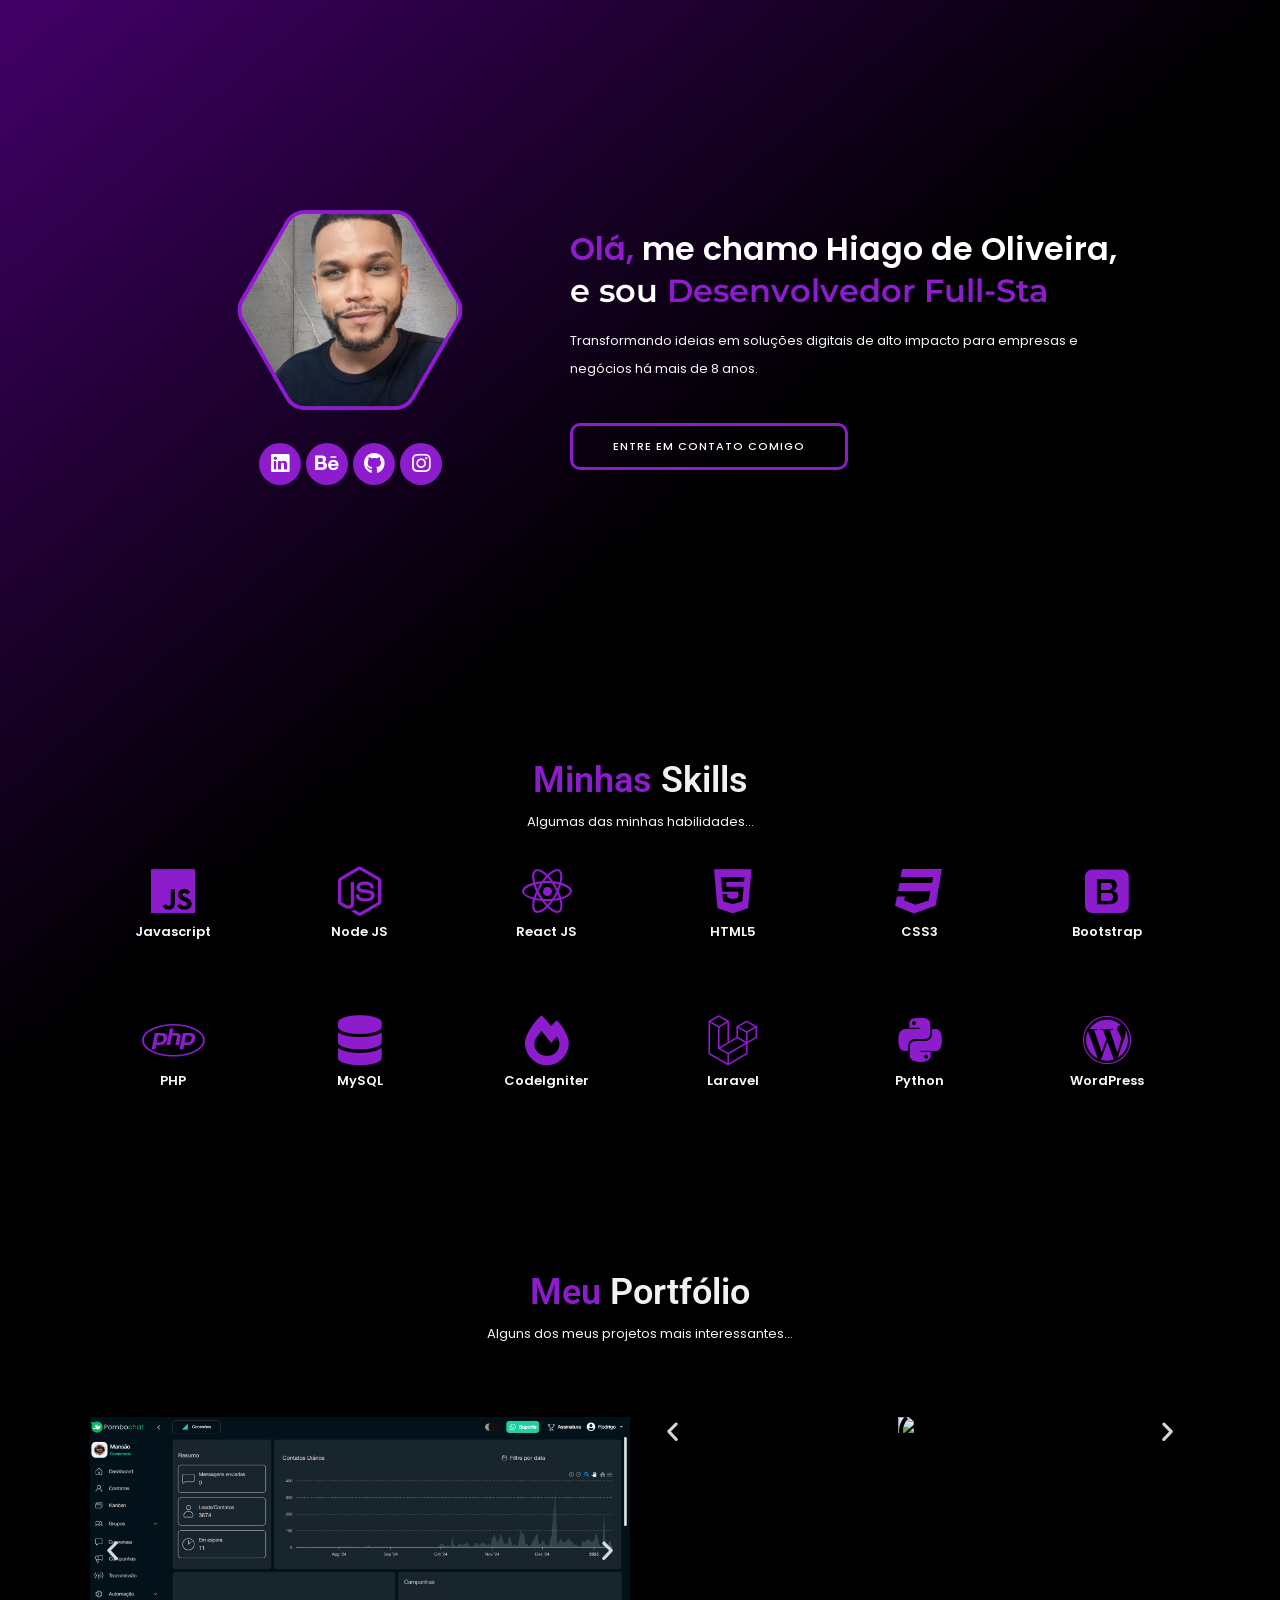
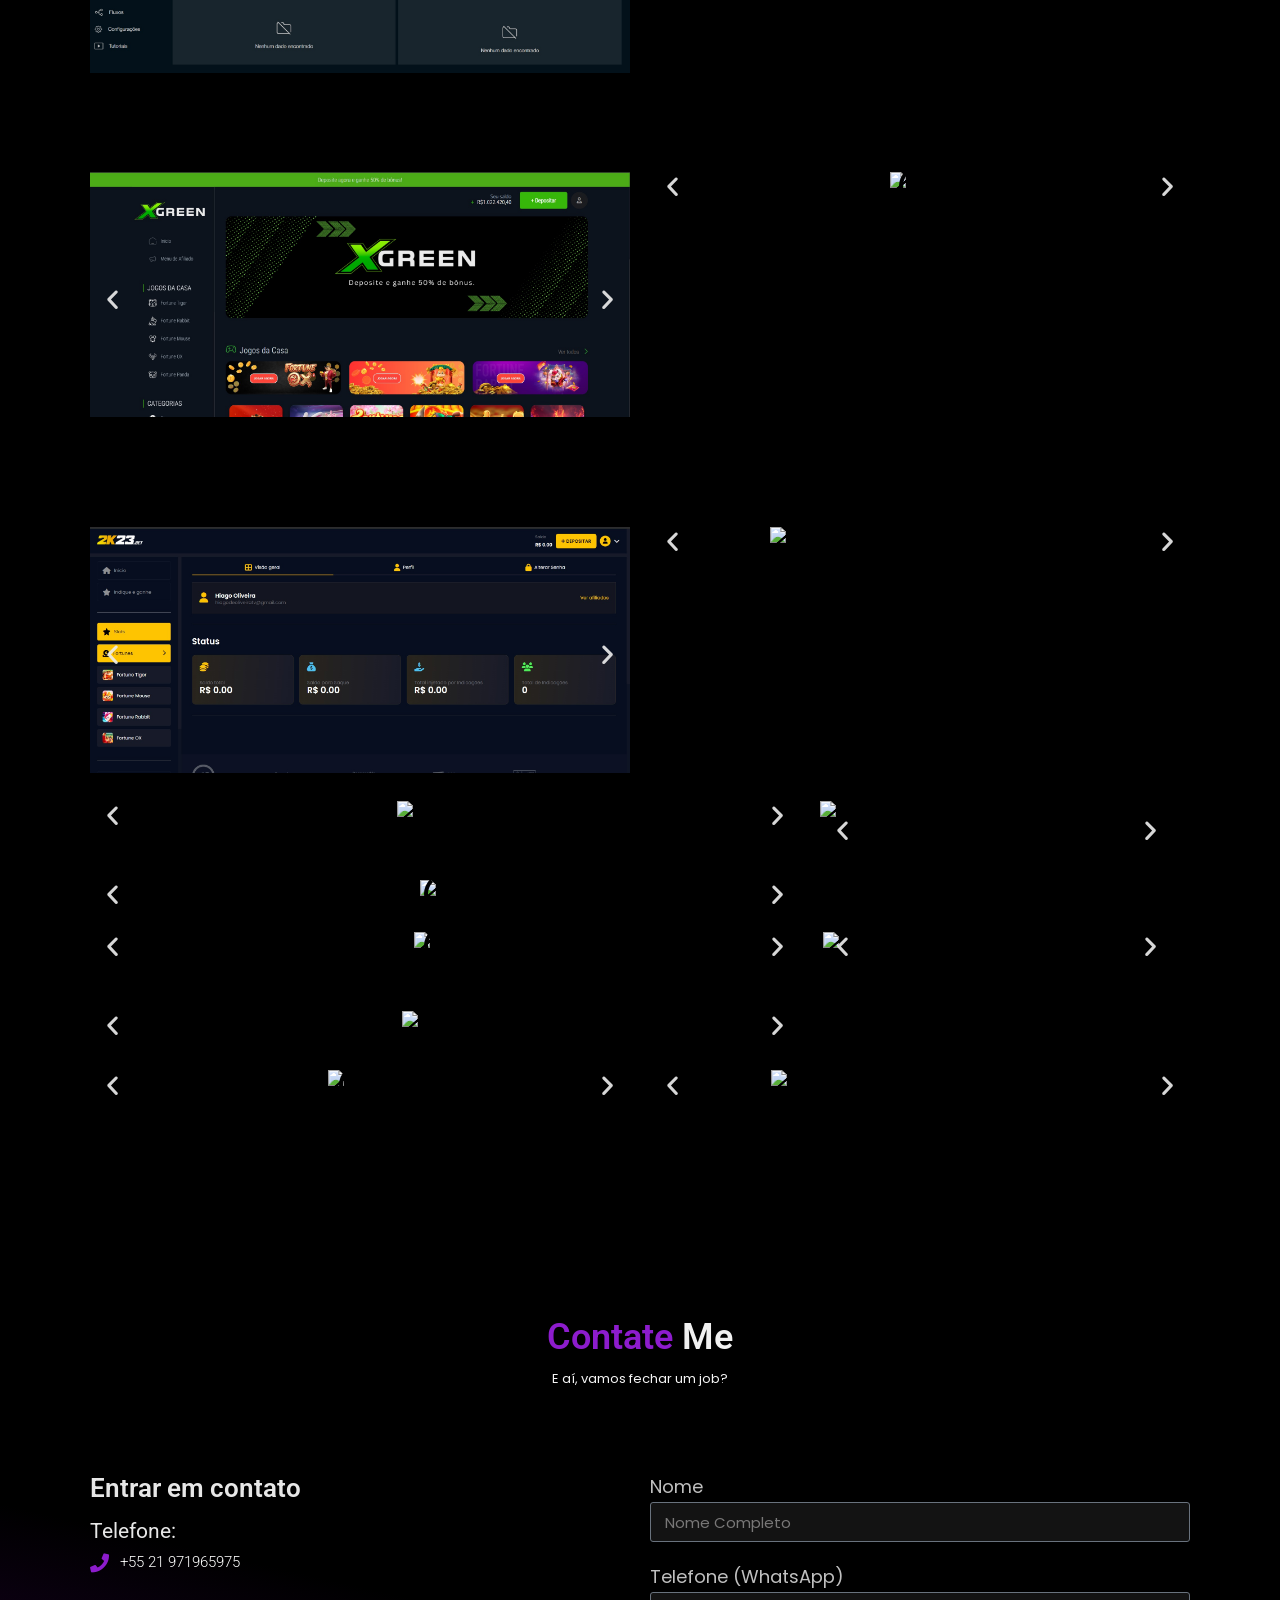
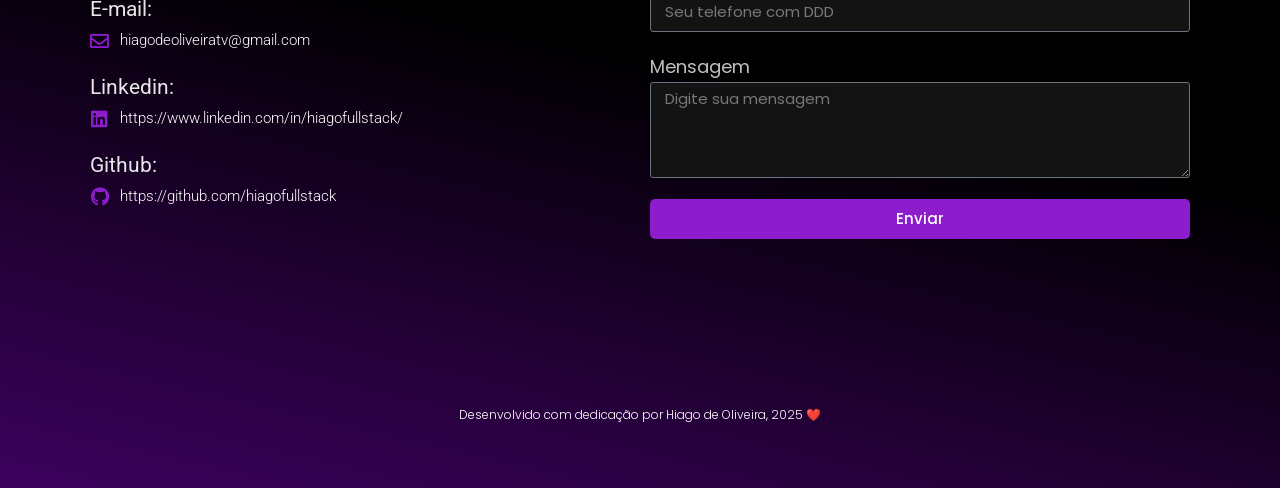
==== commit ba9d8449: "Bug fix" ====
--- a/index.html
+++ b/index.html
@@ -741,7 +741,7 @@
 				</div>
 				<div class="elementor-element elementor-element-cf63277 elementor-position-left elementor-mobile-position-left elementor-vertical-align-middle elementor-view-default elementor-widget elementor-widget-icon-box" data-id="cf63277" data-element_type="widget" data-widget_type="icon-box.default">
 				<div class="elementor-widget-container">
-			<link rel="stylesheet" href="https://h7midia.com.br/wp-content/plugins/elementor/assets/css/widget-icon-box.min.css">		<div class="elementor-icon-box-wrapper">
+			<link rel="stylesheet" href="https://hiagofullstack.github.io/wp-content/plugins/elementor/assets/css/widget-icon-box.min.css">		<div class="elementor-icon-box-wrapper">
 						<div class="elementor-icon-box-icon">
 				<span class="elementor-icon elementor-animation-">
 				<i aria-hidden="true" class="fas fa-phone"></i>				</span>
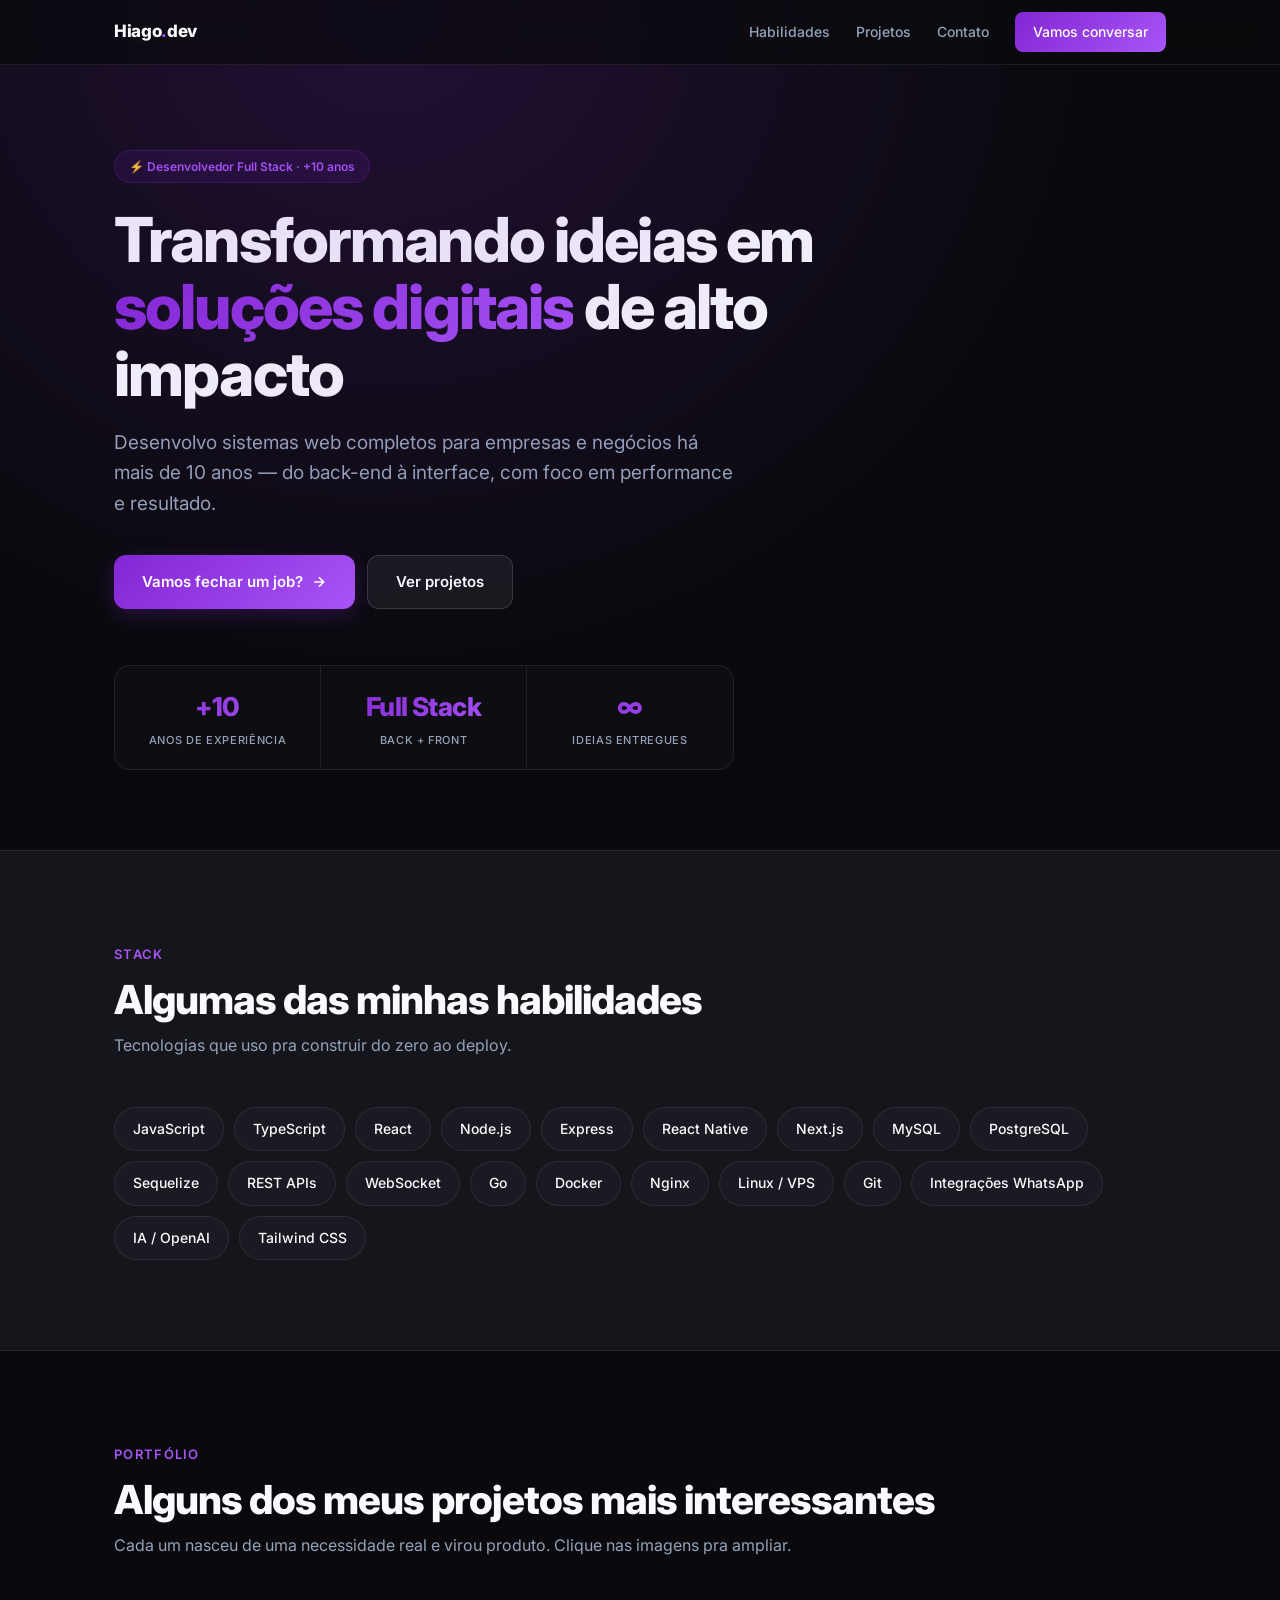
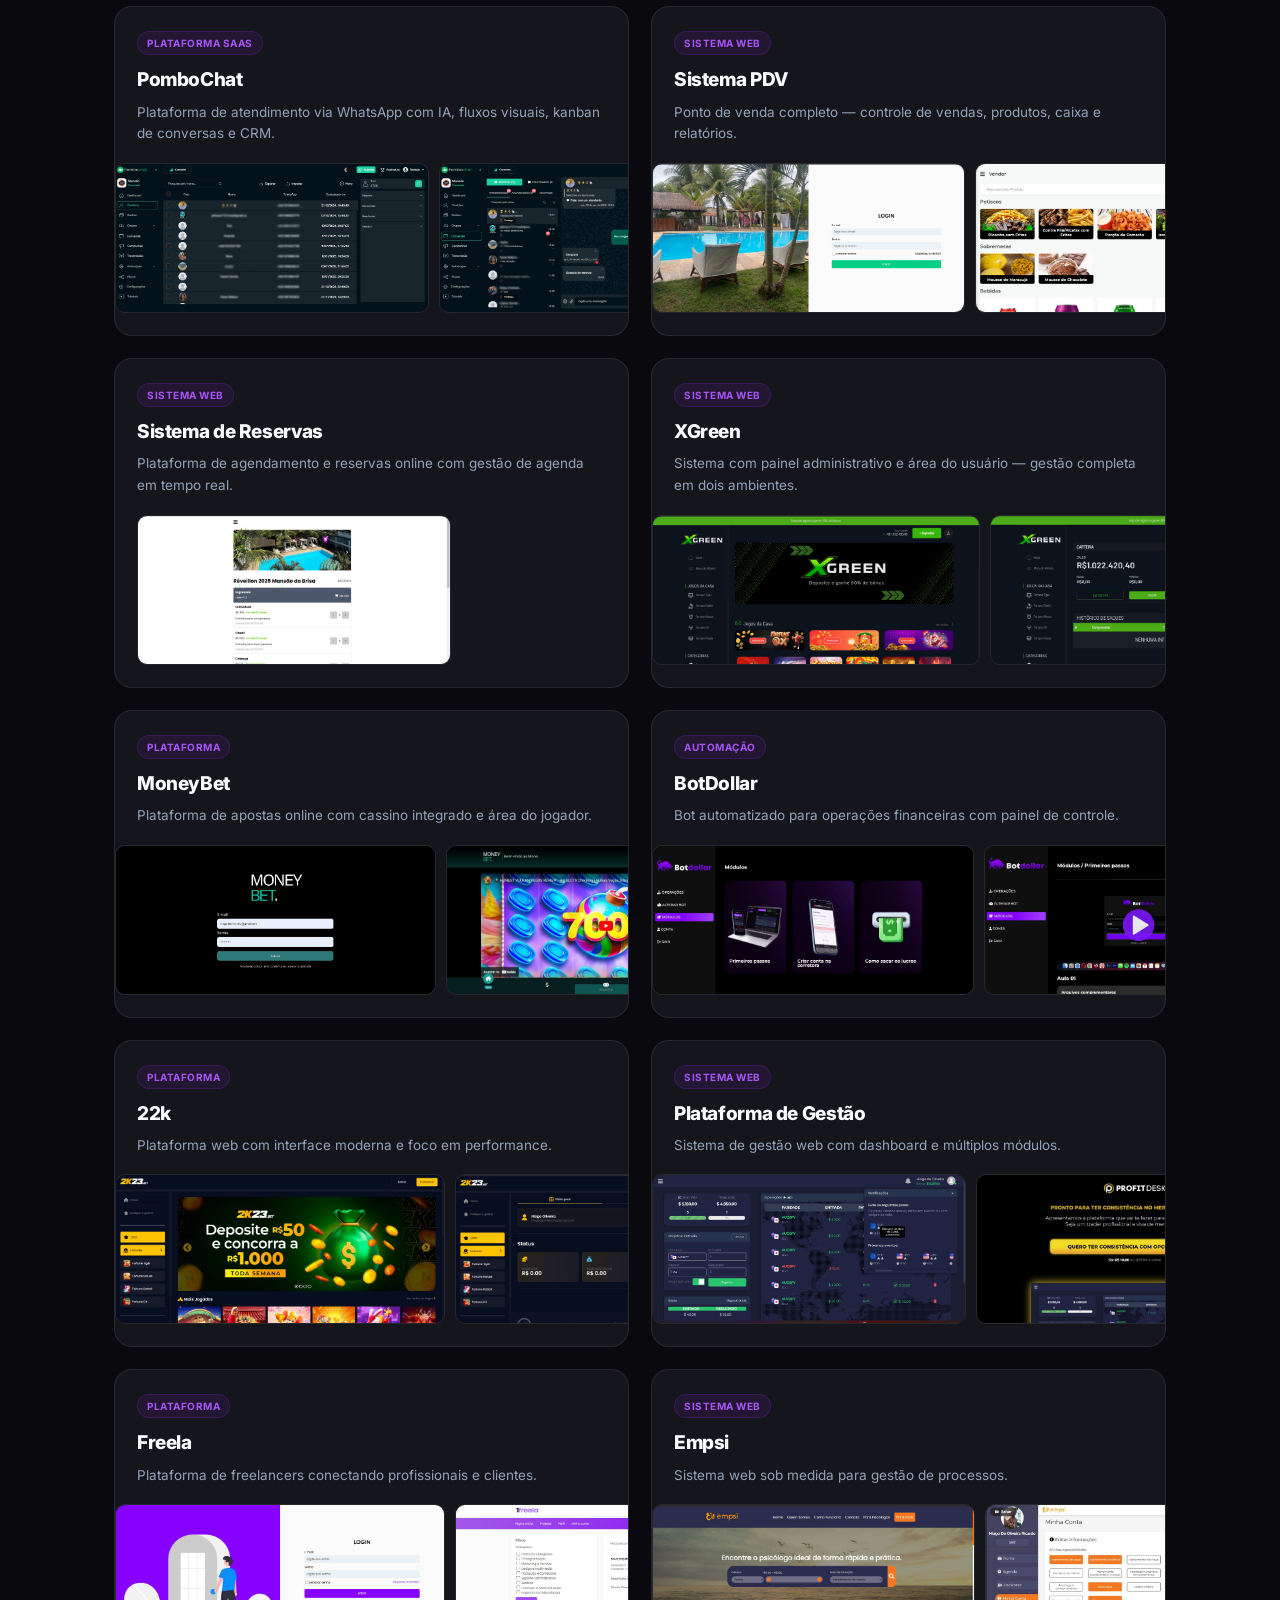
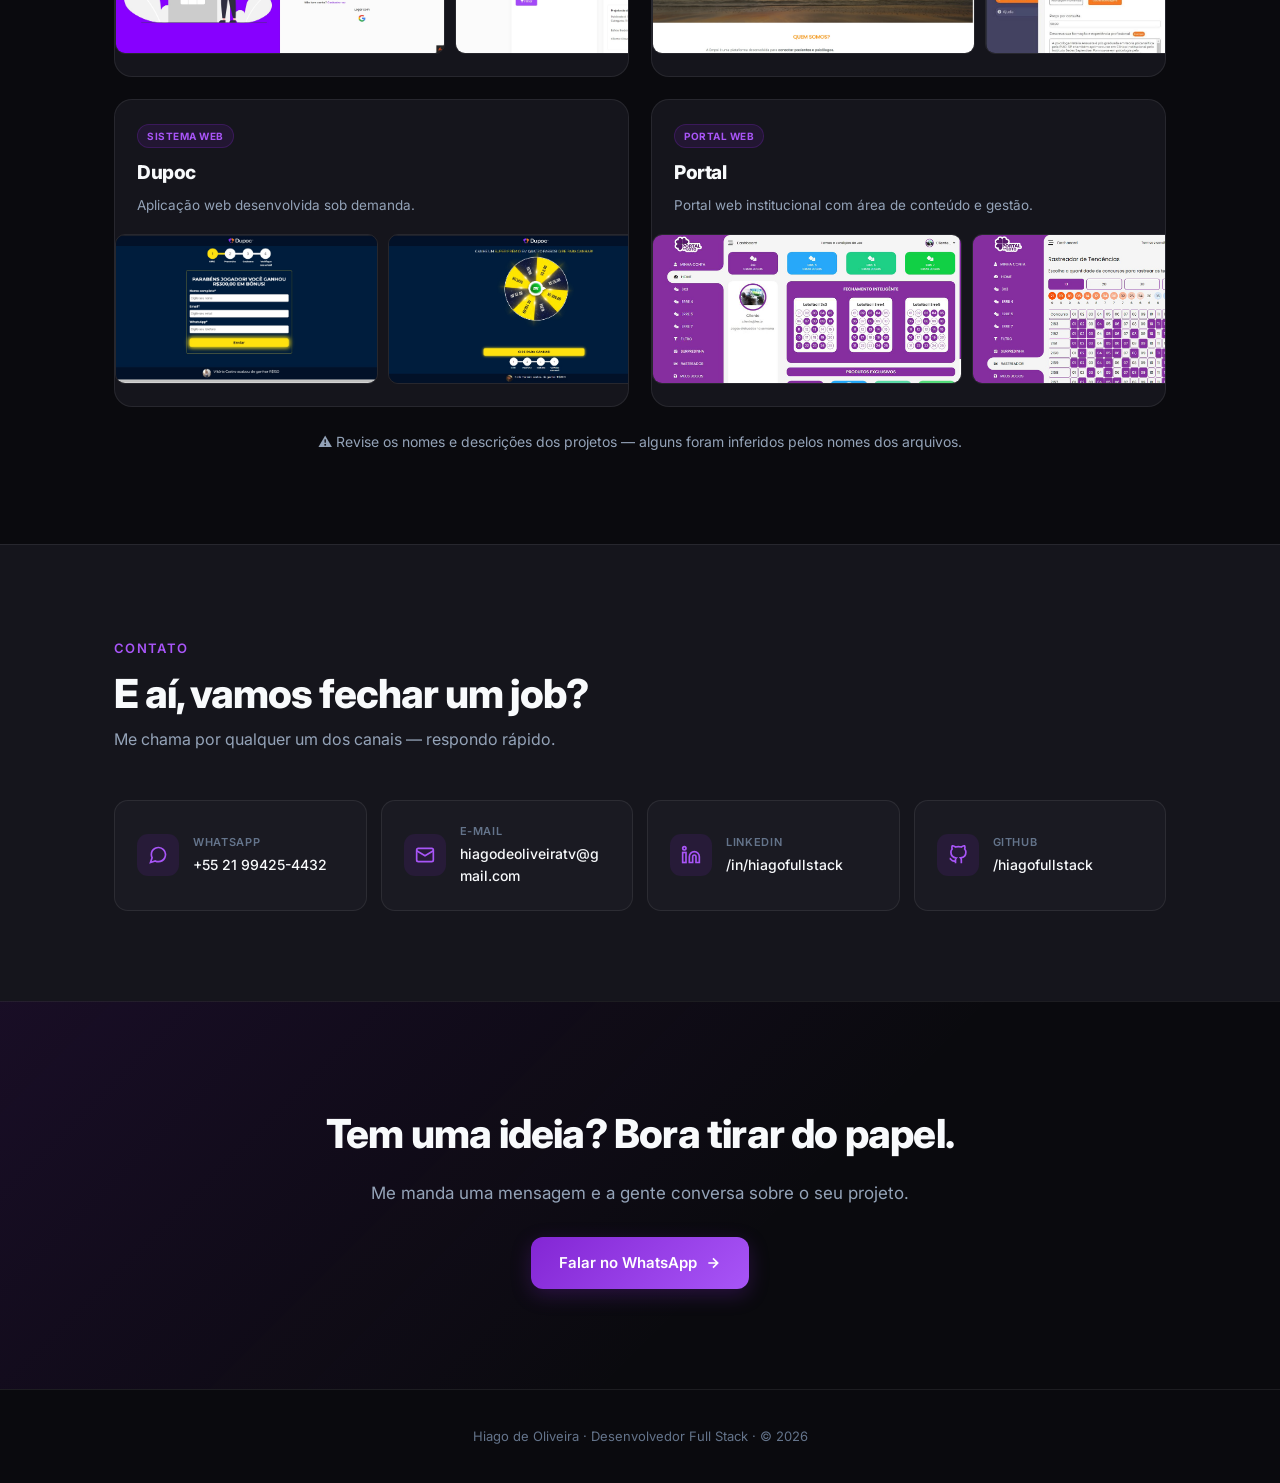
==== commit 9130c2cf: "Novo portfolio: visual moderno, projetos com imagens, contatos atualizados" ====
--- a/index.html
+++ b/index.html
@@ -1,936 +1,512 @@
 <!DOCTYPE html>
-<html lang="pt-PT">
+<html lang="pt-BR">
 <head>
-	<meta charset="UTF-8">
-			<title>H7Mídia – Desenvolvimento de sites, sistemas, aplicativos, bots e automação…</title>
-		<meta name="viewport" content="width=device-width, initial-scale=1">
-<meta name="robots" content="max-image-preview:large">
-	<style>img:is([sizes="auto" i], [sizes^="auto," i]) { contain-intrinsic-size: 3000px 1500px }</style>
-	<title>H7Mídia – Desenvolvimento de sites, sistemas, aplicativos, bots e automação…</title>
-
-
-<style id="wp-block-library-inline-css">
-:root{--wp-admin-theme-color:#007cba;--wp-admin-theme-color--rgb:0,124,186;--wp-admin-theme-color-darker-10:#006ba1;--wp-admin-theme-color-darker-10--rgb:0,107,161;--wp-admin-theme-color-darker-20:#005a87;--wp-admin-theme-color-darker-20--rgb:0,90,135;--wp-admin-border-width-focus:2px;--wp-block-synced-color:#7a00df;--wp-block-synced-color--rgb:122,0,223;--wp-bound-block-color:var(--wp-block-synced-color)}@media (min-resolution:192dpi){:root{--wp-admin-border-width-focus:1.5px}}.wp-element-button{cursor:pointer}:root{--wp--preset--font-size--normal:16px;--wp--preset--font-size--huge:42px}:root .has-very-light-gray-background-color{background-color:#eee}:root .has-very-dark-gray-background-color{background-color:#313131}:root .has-very-light-gray-color{color:#eee}:root .has-very-dark-gray-color{color:#313131}:root .has-vivid-green-cyan-to-vivid-cyan-blue-gradient-background{background:linear-gradient(135deg,#00d084,#0693e3)}:root .has-purple-crush-gradient-background{background:linear-gradient(135deg,#34e2e4,#4721fb 50%,#ab1dfe)}:root .has-hazy-dawn-gradient-background{background:linear-gradient(135deg,#faaca8,#dad0ec)}:root .has-subdued-olive-gradient-background{background:linear-gradient(135deg,#fafae1,#67a671)}:root .has-atomic-cream-gradient-background{background:linear-gradient(135deg,#fdd79a,#004a59)}:root .has-nightshade-gradient-background{background:linear-gradient(135deg,#330968,#31cdcf)}:root .has-midnight-gradient-background{background:linear-gradient(135deg,#020381,#2874fc)}.has-regular-font-size{font-size:1em}.has-larger-font-size{font-size:2.625em}.has-normal-font-size{font-size:var(--wp--preset--font-size--normal)}.has-huge-font-size{font-size:var(--wp--preset--font-size--huge)}.has-text-align-center{text-align:center}.has-text-align-left{text-align:left}.has-text-align-right{text-align:right}#end-resizable-editor-section{display:none}.aligncenter{clear:both}.items-justified-left{justify-content:flex-start}.items-justified-center{justify-content:center}.items-justified-right{justify-content:flex-end}.items-justified-space-between{justify-content:space-between}.screen-reader-text{border:0;clip:rect(1px,1px,1px,1px);clip-path:inset(50%);height:1px;margin:-1px;overflow:hidden;padding:0;position:absolute;width:1px;word-wrap:normal!important}.screen-reader-text:focus{background-color:#ddd;clip:auto!important;clip-path:none;color:#444;display:block;font-size:1em;height:auto;left:5px;line-height:normal;padding:15px 23px 14px;text-decoration:none;top:5px;width:auto;z-index:100000}html :where(.has-border-color){border-style:solid}html :where([style*=border-top-color]){border-top-style:solid}html :where([style*=border-right-color]){border-right-style:solid}html :where([style*=border-bottom-color]){border-bottom-style:solid}html :where([style*=border-left-color]){border-left-style:solid}html :where([style*=border-width]){border-style:solid}html :where([style*=border-top-width]){border-top-style:solid}html :where([style*=border-right-width]){border-right-style:solid}html :where([style*=border-bottom-width]){border-bottom-style:solid}html :where([style*=border-left-width]){border-left-style:solid}html :where(img[class*=wp-image-]){height:auto;max-width:100%}:where(figure){margin:0 0 1em}html :where(.is-position-sticky){--wp-admin--admin-bar--position-offset:var(--wp-admin--admin-bar--height,0px)}@media screen and (max-width:600px){html :where(.is-position-sticky){--wp-admin--admin-bar--position-offset:0px}}
+<meta charset="UTF-8">
+<meta name="viewport" content="width=device-width, initial-scale=1.0">
+<title>Hiago de Oliveira — Desenvolvedor Full Stack</title>
+<meta name="description" content="Desenvolvedor Full Stack há mais de 10 anos. Transformando ideias em soluções digitais de alto impacto para empresas e negócios.">
+<meta name="theme-color" content="#8326d4">
+<link rel="icon" type="image/png" href="favicon.ico">
+<link rel="preconnect" href="https://fonts.googleapis.com">
+<link rel="preconnect" href="https://fonts.gstatic.com" crossorigin>
+<link href="https://fonts.googleapis.com/css2?family=Inter:wght@400;500;600;700;800;900&family=JetBrains+Mono:wght@400;600&display=swap" rel="stylesheet">
+<style>
+  *, *::before, *::after { box-sizing: border-box; margin: 0; padding: 0; }
+  :root {
+    --purple: #8326d4;
+    --purple-light: #a855f7;
+    --bg: #0a0a0e;
+    --bg-soft: #15151c;
+    --bg-card: #1a1a22;
+    --border: rgba(255,255,255,0.08);
+    --border-strong: rgba(255,255,255,0.14);
+    --text: #f8fafc;
+    --text-muted: #94a3b8;
+    --text-dim: #64748b;
+    --green: #10b981;
+    --gradient: linear-gradient(135deg, #8326d4 0%, #a855f7 100%);
+  }
+  html { scroll-behavior: smooth; }
+  body {
+    font-family: 'Inter', -apple-system, BlinkMacSystemFont, sans-serif;
+    background: var(--bg); color: var(--text);
+    line-height: 1.6; -webkit-font-smoothing: antialiased; overflow-x: hidden;
+  }
+  .container { max-width: 1100px; margin: 0 auto; padding: 0 24px; }
+  a { color: inherit; }
+
+  /* NAV */
+  nav {
+    position: fixed; top: 0; left: 0; right: 0; z-index: 50;
+    background: rgba(10,10,14,0.7); backdrop-filter: blur(12px);
+    border-bottom: 1px solid var(--border);
+  }
+  nav .container { display: flex; align-items: center; justify-content: space-between; height: 64px; }
+  .logo { font-size: 17px; font-weight: 800; letter-spacing: -0.02em; text-decoration: none; }
+  .logo .dot { color: var(--purple-light); }
+  .nav-links { display: flex; gap: 26px; align-items: center; }
+  .nav-links a { color: var(--text-muted); text-decoration: none; font-size: 14px; font-weight: 500; transition: color 0.15s; }
+  .nav-links a:hover { color: var(--text); }
+  .nav-cta { background: var(--gradient); color: #fff !important; padding: 9px 18px; border-radius: 8px; font-size: 14px; font-weight: 600; transition: transform 0.15s, box-shadow 0.15s; }
+  .nav-cta:hover { transform: translateY(-1px); box-shadow: 0 8px 24px rgba(131,38,212,0.35); }
+  @media (max-width: 720px) { .nav-links a:not(.nav-cta) { display: none; } }
+
+  /* HERO */
+  .hero { padding: 150px 0 80px; position: relative; overflow: hidden; }
+  .hero::before {
+    content: ''; position: absolute; inset: 0;
+    background: radial-gradient(ellipse at 30% 0%, rgba(131,38,212,0.20) 0%, transparent 55%);
+    pointer-events: none;
+  }
+  .hero-badge {
+    display: inline-flex; align-items: center; gap: 8px;
+    background: rgba(131,38,212,0.12); border: 1px solid rgba(131,38,212,0.25);
+    padding: 6px 14px; border-radius: 999px; font-size: 12px; font-weight: 600;
+    color: var(--purple-light); margin-bottom: 24px;
+  }
+  .hero h1 {
+    font-size: clamp(36px, 6vw, 62px); font-weight: 800;
+    letter-spacing: -0.03em; line-height: 1.08; margin-bottom: 20px; max-width: 800px;
+  }
+  .hero h1 .gradient { background: var(--gradient); -webkit-background-clip: text; background-clip: text; -webkit-text-fill-color: transparent; }
+  .hero p { font-size: clamp(16px, 2vw, 19px); color: var(--text-muted); max-width: 620px; margin-bottom: 36px; }
+  .hero-cta { display: flex; gap: 12px; flex-wrap: wrap; }
+  .btn-primary {
+    display: inline-flex; align-items: center; gap: 8px;
+    background: var(--gradient); color: #fff !important;
+    padding: 14px 28px; border-radius: 12px; font-size: 15px; font-weight: 600;
+    text-decoration: none; cursor: pointer; border: none;
+    transition: transform 0.15s, box-shadow 0.15s;
+    box-shadow: 0 6px 20px rgba(131,38,212,0.25);
+  }
+  .btn-primary:hover { transform: translateY(-2px); box-shadow: 0 12px 32px rgba(131,38,212,0.4); }
+  .btn-secondary {
+    display: inline-flex; align-items: center; gap: 8px;
+    background: rgba(255,255,255,0.06); color: var(--text) !important;
+    padding: 14px 28px; border-radius: 12px; font-size: 15px; font-weight: 600;
+    text-decoration: none; border: 1px solid var(--border-strong); transition: background 0.15s;
+  }
+  .btn-secondary:hover { background: rgba(255,255,255,0.1); }
+
+  /* STATS */
+  .stats { display: grid; grid-template-columns: repeat(3, 1fr); gap: 0; max-width: 620px; margin-top: 56px; border: 1px solid var(--border); border-radius: 16px; background: rgba(255,255,255,0.02); }
+  .stat { padding: 20px; text-align: center; border-right: 1px solid var(--border); }
+  .stat:last-child { border-right: none; }
+  .stat-value { font-size: 26px; font-weight: 800; background: var(--gradient); -webkit-background-clip: text; background-clip: text; -webkit-text-fill-color: transparent; letter-spacing: -0.02em; }
+  .stat-label { font-size: 11px; color: var(--text-muted); text-transform: uppercase; letter-spacing: 0.06em; margin-top: 4px; font-weight: 500; }
+
+  /* SECTIONS */
+  section { padding: 90px 0; }
+  .section-head { margin-bottom: 48px; }
+  .section-tag { display: inline-block; color: var(--purple-light); font-size: 13px; font-weight: 600; text-transform: uppercase; letter-spacing: 0.1em; margin-bottom: 12px; }
+  .section-title { font-size: clamp(28px, 4vw, 40px); font-weight: 800; letter-spacing: -0.025em; line-height: 1.15; }
+  .section-sub { color: var(--text-muted); font-size: 16px; margin-top: 10px; }
+
+  /* SKILLS */
+  .skills-section { background: var(--bg-soft); border-top: 1px solid var(--border); border-bottom: 1px solid var(--border); }
+  .skills { display: flex; flex-wrap: wrap; gap: 10px; }
+  .skill {
+    background: var(--bg-card); border: 1px solid var(--border);
+    padding: 10px 18px; border-radius: 999px; font-size: 14px; font-weight: 500;
+    color: var(--text); transition: all 0.18s ease;
+  }
+  .skill:hover { border-color: rgba(131,38,212,0.5); color: var(--purple-light); transform: translateY(-2px); }
+
+  /* PROJETOS — grid de cards */
+  .projects-grid { display: grid; grid-template-columns: repeat(2, 1fr); gap: 22px; }
+  @media (max-width: 760px) { .projects-grid { grid-template-columns: 1fr; } }
+  .project {
+    background: var(--bg-soft); border: 1px solid var(--border);
+    border-radius: 18px; overflow: hidden;
+    transition: border-color 0.2s ease, transform 0.2s ease;
+    display: flex; flex-direction: column;
+  }
+  .project:hover { border-color: rgba(131,38,212,0.35); transform: translateY(-3px); }
+  .project-head { padding: 22px 22px 16px; }
+  .project-tag { display: inline-block; font-size: 10px; font-weight: 700; color: var(--purple-light); background: rgba(131,38,212,0.12); border: 1px solid rgba(131,38,212,0.25); padding: 3px 9px; border-radius: 999px; margin-bottom: 10px; text-transform: uppercase; letter-spacing: 0.05em; }
+  .project-head h3 { font-size: 19px; font-weight: 800; letter-spacing: -0.02em; margin-bottom: 6px; }
+  .project-head p { color: var(--text-muted); font-size: 13.5px; }
+  /* galeria de imagens — scroll horizontal */
+  .gallery {
+    display: flex; gap: 10px; overflow-x: auto; padding: 2px 22px 22px;
+    scroll-snap-type: x mandatory; margin-top: auto;
+  }
+  .gallery::-webkit-scrollbar { height: 5px; }
+  .gallery::-webkit-scrollbar-thumb { background: rgba(255,255,255,0.12); border-radius: 3px; }
+  .gallery img {
+    height: 150px; width: auto; border-radius: 10px; border: 1px solid var(--border);
+    scroll-snap-align: start; flex-shrink: 0; cursor: zoom-in;
+    transition: transform 0.2s ease; object-fit: cover;
+  }
+  .gallery img:hover { transform: scale(1.03); }
+  @media (max-width: 600px) {
+    .gallery img { height: 140px; }
+    .project-head { padding: 20px 18px 14px; }
+    .gallery { padding: 2px 18px 18px; }
+  }
+
+  /* LIGHTBOX */
+  .lightbox {
+    position: fixed; inset: 0; z-index: 100;
+    background: rgba(0,0,0,0.92); display: none;
+    align-items: center; justify-content: center; padding: 24px;
+    cursor: zoom-out;
+  }
+  .lightbox.open { display: flex; }
+  .lightbox img { max-width: 100%; max-height: 90vh; border-radius: 12px; }
+
+  /* CONTATO */
+  .contact-section { background: var(--bg-soft); border-top: 1px solid var(--border); }
+  .contact-grid { display: grid; grid-template-columns: repeat(auto-fit, minmax(220px, 1fr)); gap: 14px; }
+  .contact-card {
+    background: var(--bg-card); border: 1px solid var(--border);
+    border-radius: 14px; padding: 22px; text-decoration: none;
+    display: flex; align-items: center; gap: 14px; transition: all 0.18s ease;
+  }
+  .contact-card:hover { border-color: rgba(131,38,212,0.4); transform: translateY(-2px); }
+  .contact-icon {
+    width: 42px; height: 42px; border-radius: 11px; flex-shrink: 0;
+    background: rgba(131,38,212,0.12); color: var(--purple-light);
+    display: flex; align-items: center; justify-content: center;
+  }
+  .contact-icon svg { width: 20px; height: 20px; }
+  .contact-card .label { font-size: 11px; color: var(--text-dim); text-transform: uppercase; letter-spacing: 0.06em; font-weight: 600; }
+  .contact-card .value { font-size: 14px; color: var(--text); font-weight: 500; margin-top: 2px; word-break: break-all; }
+
+  /* FINAL CTA */
+  .final-cta {
+    text-align: center; padding: 100px 0;
+    background: linear-gradient(135deg, rgba(131,38,212,0.12) 0%, transparent 60%);
+    border-top: 1px solid var(--border);
+  }
+  .final-cta h2 { font-size: clamp(28px, 4vw, 40px); font-weight: 800; letter-spacing: -0.02em; margin-bottom: 14px; }
+  .final-cta p { color: var(--text-muted); font-size: 17px; margin-bottom: 30px; }
+
+  footer { padding: 36px 0; border-top: 1px solid var(--border); text-align: center; color: var(--text-dim); font-size: 13px; }
 </style>
-<style id="global-styles-inline-css">
-:root{--wp--preset--aspect-ratio--square: 1;--wp--preset--aspect-ratio--4-3: 4/3;--wp--preset--aspect-ratio--3-4: 3/4;--wp--preset--aspect-ratio--3-2: 3/2;--wp--preset--aspect-ratio--2-3: 2/3;--wp--preset--aspect-ratio--16-9: 16/9;--wp--preset--aspect-ratio--9-16: 9/16;--wp--preset--color--black: #000000;--wp--preset--color--cyan-bluish-gray: #abb8c3;--wp--preset--color--white: #ffffff;--wp--preset--color--pale-pink: #f78da7;--wp--preset--color--vivid-red: #cf2e2e;--wp--preset--color--luminous-vivid-orange: #ff6900;--wp--preset--color--luminous-vivid-amber: #fcb900;--wp--preset--color--light-green-cyan: #7bdcb5;--wp--preset--color--vivid-green-cyan: #00d084;--wp--preset--color--pale-cyan-blue: #8ed1fc;--wp--preset--color--vivid-cyan-blue: #0693e3;--wp--preset--color--vivid-purple: #9b51e0;--wp--preset--color--base: #ffffff;--wp--preset--color--contrast: #000000;--wp--preset--color--primary: #9DFF20;--wp--preset--color--secondary: #345C00;--wp--preset--color--tertiary: #F6F6F6;--wp--preset--gradient--vivid-cyan-blue-to-vivid-purple: linear-gradient(135deg,rgba(6,147,227,1) 0%,rgb(155,81,224) 100%);--wp--preset--gradient--light-green-cyan-to-vivid-green-cyan: linear-gradient(135deg,rgb(122,220,180) 0%,rgb(0,208,130) 100%);--wp--preset--gradient--luminous-vivid-amber-to-luminous-vivid-orange: linear-gradient(135deg,rgba(252,185,0,1) 0%,rgba(255,105,0,1) 100%);--wp--preset--gradient--luminous-vivid-orange-to-vivid-red: linear-gradient(135deg,rgba(255,105,0,1) 0%,rgb(207,46,46) 100%);--wp--preset--gradient--very-light-gray-to-cyan-bluish-gray: linear-gradient(135deg,rgb(238,238,238) 0%,rgb(169,184,195) 100%);--wp--preset--gradient--cool-to-warm-spectrum: linear-gradient(135deg,rgb(74,234,220) 0%,rgb(151,120,209) 20%,rgb(207,42,186) 40%,rgb(238,44,130) 60%,rgb(251,105,98) 80%,rgb(254,248,76) 100%);--wp--preset--gradient--blush-light-purple: linear-gradient(135deg,rgb(255,206,236) 0%,rgb(152,150,240) 100%);--wp--preset--gradient--blush-bordeaux: linear-gradient(135deg,rgb(254,205,165) 0%,rgb(254,45,45) 50%,rgb(107,0,62) 100%);--wp--preset--gradient--luminous-dusk: linear-gradient(135deg,rgb(255,203,112) 0%,rgb(199,81,192) 50%,rgb(65,88,208) 100%);--wp--preset--gradient--pale-ocean: linear-gradient(135deg,rgb(255,245,203) 0%,rgb(182,227,212) 50%,rgb(51,167,181) 100%);--wp--preset--gradient--electric-grass: linear-gradient(135deg,rgb(202,248,128) 0%,rgb(113,206,126) 100%);--wp--preset--gradient--midnight: linear-gradient(135deg,rgb(2,3,129) 0%,rgb(40,116,252) 100%);--wp--preset--font-size--small: clamp(0.875rem, 0.875rem + ((1vw - 0.2rem) * 0.227), 1rem);--wp--preset--font-size--medium: clamp(1rem, 1rem + ((1vw - 0.2rem) * 0.227), 1.125rem);--wp--preset--font-size--large: clamp(1.75rem, 1.75rem + ((1vw - 0.2rem) * 0.227), 1.875rem);--wp--preset--font-size--x-large: 2.25rem;--wp--preset--font-size--xx-large: clamp(4rem, 4rem + ((1vw - 0.2rem) * 10.909), 10rem);--wp--preset--font-family--dm-sans: "DM Sans", sans-serif;--wp--preset--font-family--ibm-plex-mono: 'IBM Plex Mono', monospace;--wp--preset--font-family--inter: "Inter", sans-serif;--wp--preset--font-family--system-font: -apple-system,BlinkMacSystemFont,"Segoe UI",Roboto,Oxygen-Sans,Ubuntu,Cantarell,"Helvetica Neue",sans-serif;--wp--preset--font-family--source-serif-pro: "Source Serif Pro", serif;--wp--preset--spacing--20: 0.44rem;--wp--preset--spacing--30: clamp(1.5rem, 5vw, 2rem);--wp--preset--spacing--40: clamp(1.8rem, 1.8rem + ((1vw - 0.48rem) * 2.885), 3rem);--wp--preset--spacing--50: clamp(2.5rem, 8vw, 4.5rem);--wp--preset--spacing--60: clamp(3.75rem, 10vw, 7rem);--wp--preset--spacing--70: clamp(5rem, 5.25rem + ((1vw - 0.48rem) * 9.096), 8rem);--wp--preset--spacing--80: clamp(7rem, 14vw, 11rem);--wp--preset--shadow--natural: 6px 6px 9px rgba(0, 0, 0, 0.2);--wp--preset--shadow--deep: 12px 12px 50px rgba(0, 0, 0, 0.4);--wp--preset--shadow--sharp: 6px 6px 0px rgba(0, 0, 0, 0.2);--wp--preset--shadow--outlined: 6px 6px 0px -3px rgba(255, 255, 255, 1), 6px 6px rgba(0, 0, 0, 1);--wp--preset--shadow--crisp: 6px 6px 0px rgba(0, 0, 0, 1);}:root { --wp--style--global--content-size: 650px;--wp--style--global--wide-size: 1200px; }:where(body) { margin: 0; }.wp-site-blocks { padding-top: var(--wp--style--root--padding-top); padding-bottom: var(--wp--style--root--padding-bottom); }.has-global-padding { padding-right: var(--wp--style--root--padding-right); padding-left: var(--wp--style--root--padding-left); }.has-global-padding > .alignfull { margin-right: calc(var(--wp--style--root--padding-right) * -1); margin-left: calc(var(--wp--style--root--padding-left) * -1); }.has-global-padding :where(:not(.alignfull.is-layout-flow) > .has-global-padding:not(.wp-block-block, .alignfull)) { padding-right: 0; padding-left: 0; }.has-global-padding :where(:not(.alignfull.is-layout-flow) > .has-global-padding:not(.wp-block-block, .alignfull)) > .alignfull { margin-left: 0; margin-right: 0; }.wp-site-blocks > .alignleft { float: left; margin-right: 2em; }.wp-site-blocks > .alignright { float: right; margin-left: 2em; }.wp-site-blocks > .aligncenter { justify-content: center; margin-left: auto; margin-right: auto; }:where(.wp-site-blocks) > * { margin-block-start: 1.5rem; margin-block-end: 0; }:where(.wp-site-blocks) > :first-child { margin-block-start: 0; }:where(.wp-site-blocks) > :last-child { margin-block-end: 0; }:root { --wp--style--block-gap: 1.5rem; }:root :where(.is-layout-flow) > :first-child{margin-block-start: 0;}:root :where(.is-layout-flow) > :last-child{margin-block-end: 0;}:root :where(.is-layout-flow) > *{margin-block-start: 1.5rem;margin-block-end: 0;}:root :where(.is-layout-constrained) > :first-child{margin-block-start: 0;}:root :where(.is-layout-constrained) > :last-child{margin-block-end: 0;}:root :where(.is-layout-constrained) > *{margin-block-start: 1.5rem;margin-block-end: 0;}:root :where(.is-layout-flex){gap: 1.5rem;}:root :where(.is-layout-grid){gap: 1.5rem;}.is-layout-flow > .alignleft{float: left;margin-inline-start: 0;margin-inline-end: 2em;}.is-layout-flow > .alignright{float: right;margin-inline-start: 2em;margin-inline-end: 0;}.is-layout-flow > .aligncenter{margin-left: auto !important;margin-right: auto !important;}.is-layout-constrained > .alignleft{float: left;margin-inline-start: 0;margin-inline-end: 2em;}.is-layout-constrained > .alignright{float: right;margin-inline-start: 2em;margin-inline-end: 0;}.is-layout-constrained > .aligncenter{margin-left: auto !important;margin-right: auto !important;}.is-layout-constrained > :where(:not(.alignleft):not(.alignright):not(.alignfull)){max-width: var(--wp--style--global--content-size);margin-left: auto !important;margin-right: auto !important;}.is-layout-constrained > .alignwide{max-width: var(--wp--style--global--wide-size);}body .is-layout-flex{display: flex;}.is-layout-flex{flex-wrap: wrap;align-items: center;}.is-layout-flex > :is(*, div){margin: 0;}body .is-layout-grid{display: grid;}.is-layout-grid > :is(*, div){margin: 0;}body{background-color: var(--wp--preset--color--base);color: var(--wp--preset--color--contrast);font-family: var(--wp--preset--font-family--system-font);font-size: var(--wp--preset--font-size--medium);line-height: 1.6;--wp--style--root--padding-top: var(--wp--preset--spacing--40);--wp--style--root--padding-right: var(--wp--preset--spacing--30);--wp--style--root--padding-bottom: var(--wp--preset--spacing--40);--wp--style--root--padding-left: var(--wp--preset--spacing--30);}a:where(:not(.wp-element-button)){color: var(--wp--preset--color--contrast);text-decoration: underline;}:root :where(a:where(:not(.wp-element-button)):hover){text-decoration: none;}:root :where(a:where(:not(.wp-element-button)):focus){text-decoration: underline dashed;}:root :where(a:where(:not(.wp-element-button)):active){color: var(--wp--preset--color--secondary);text-decoration: none;}h1, h2, h3, h4, h5, h6{font-weight: 400;line-height: 1.4;}h1{font-size: clamp(2.032rem, 2.032rem + ((1vw - 0.2rem) * 2.896), 3.625rem);line-height: 1.2;}h2{font-size: clamp(2.625rem, calc(2.625rem + ((1vw - 0.48rem) * 8.4135)), 3.25rem);line-height: 1.2;}h3{font-size: var(--wp--preset--font-size--x-large);}h4{font-size: var(--wp--preset--font-size--large);}h5{font-size: var(--wp--preset--font-size--medium);font-weight: 700;text-transform: uppercase;}h6{font-size: var(--wp--preset--font-size--medium);text-transform: uppercase;}:root :where(.wp-element-button, .wp-block-button__link){background-color: var(--wp--preset--color--primary);border-radius: 0;border-width: 0;color: var(--wp--preset--color--contrast);font-family: inherit;font-size: inherit;line-height: inherit;padding: calc(0.667em + 2px) calc(1.333em + 2px);text-decoration: none;}:root :where(.wp-element-button:visited, .wp-block-button__link:visited){color: var(--wp--preset--color--contrast);}:root :where(.wp-element-button:hover, .wp-block-button__link:hover){background-color: var(--wp--preset--color--contrast);color: var(--wp--preset--color--base);}:root :where(.wp-element-button:focus, .wp-block-button__link:focus){background-color: var(--wp--preset--color--contrast);color: var(--wp--preset--color--base);}:root :where(.wp-element-button:active, .wp-block-button__link:active){background-color: var(--wp--preset--color--secondary);color: var(--wp--preset--color--base);}.has-black-color{color: var(--wp--preset--color--black) !important;}.has-cyan-bluish-gray-color{color: var(--wp--preset--color--cyan-bluish-gray) !important;}.has-white-color{color: var(--wp--preset--color--white) !important;}.has-pale-pink-color{color: var(--wp--preset--color--pale-pink) !important;}.has-vivid-red-color{color: var(--wp--preset--color--vivid-red) !important;}.has-luminous-vivid-orange-color{color: var(--wp--preset--color--luminous-vivid-orange) !important;}.has-luminous-vivid-amber-color{color: var(--wp--preset--color--luminous-vivid-amber) !important;}.has-light-green-cyan-color{color: var(--wp--preset--color--light-green-cyan) !important;}.has-vivid-green-cyan-color{color: var(--wp--preset--color--vivid-green-cyan) !important;}.has-pale-cyan-blue-color{color: var(--wp--preset--color--pale-cyan-blue) !important;}.has-vivid-cyan-blue-color{color: var(--wp--preset--color--vivid-cyan-blue) !important;}.has-vivid-purple-color{color: var(--wp--preset--color--vivid-purple) !important;}.has-base-color{color: var(--wp--preset--color--base) !important;}.has-contrast-color{color: var(--wp--preset--color--contrast) !important;}.has-primary-color{color: var(--wp--preset--color--primary) !important;}.has-secondary-color{color: var(--wp--preset--color--secondary) !important;}.has-tertiary-color{color: var(--wp--preset--color--tertiary) !important;}.has-black-background-color{background-color: var(--wp--preset--color--black) !important;}.has-cyan-bluish-gray-background-color{background-color: var(--wp--preset--color--cyan-bluish-gray) !important;}.has-white-background-color{background-color: var(--wp--preset--color--white) !important;}.has-pale-pink-background-color{background-color: var(--wp--preset--color--pale-pink) !important;}.has-vivid-red-background-color{background-color: var(--wp--preset--color--vivid-red) !important;}.has-luminous-vivid-orange-background-color{background-color: var(--wp--preset--color--luminous-vivid-orange) !important;}.has-luminous-vivid-amber-background-color{background-color: var(--wp--preset--color--luminous-vivid-amber) !important;}.has-light-green-cyan-background-color{background-color: var(--wp--preset--color--light-green-cyan) !important;}.has-vivid-green-cyan-background-color{background-color: var(--wp--preset--color--vivid-green-cyan) !important;}.has-pale-cyan-blue-background-color{background-color: var(--wp--preset--color--pale-cyan-blue) !important;}.has-vivid-cyan-blue-background-color{background-color: var(--wp--preset--color--vivid-cyan-blue) !important;}.has-vivid-purple-background-color{background-color: var(--wp--preset--color--vivid-purple) !important;}.has-base-background-color{background-color: var(--wp--preset--color--base) !important;}.has-contrast-background-color{background-color: var(--wp--preset--color--contrast) !important;}.has-primary-background-color{background-color: var(--wp--preset--color--primary) !important;}.has-secondary-background-color{background-color: var(--wp--preset--color--secondary) !important;}.has-tertiary-background-color{background-color: var(--wp--preset--color--tertiary) !important;}.has-black-border-color{border-color: var(--wp--preset--color--black) !important;}.has-cyan-bluish-gray-border-color{border-color: var(--wp--preset--color--cyan-bluish-gray) !important;}.has-white-border-color{border-color: var(--wp--preset--color--white) !important;}.has-pale-pink-border-color{border-color: var(--wp--preset--color--pale-pink) !important;}.has-vivid-red-border-color{border-color: var(--wp--preset--color--vivid-red) !important;}.has-luminous-vivid-orange-border-color{border-color: var(--wp--preset--color--luminous-vivid-orange) !important;}.has-luminous-vivid-amber-border-color{border-color: var(--wp--preset--color--luminous-vivid-amber) !important;}.has-light-green-cyan-border-color{border-color: var(--wp--preset--color--light-green-cyan) !important;}.has-vivid-green-cyan-border-color{border-color: var(--wp--preset--color--vivid-green-cyan) !important;}.has-pale-cyan-blue-border-color{border-color: var(--wp--preset--color--pale-cyan-blue) !important;}.has-vivid-cyan-blue-border-color{border-color: var(--wp--preset--color--vivid-cyan-blue) !important;}.has-vivid-purple-border-color{border-color: var(--wp--preset--color--vivid-purple) !important;}.has-base-border-color{border-color: var(--wp--preset--color--base) !important;}.has-contrast-border-color{border-color: var(--wp--preset--color--contrast) !important;}.has-primary-border-color{border-color: var(--wp--preset--color--primary) !important;}.has-secondary-border-color{border-color: var(--wp--preset--color--secondary) !important;}.has-tertiary-border-color{border-color: var(--wp--preset--color--tertiary) !important;}.has-vivid-cyan-blue-to-vivid-purple-gradient-background{background: var(--wp--preset--gradient--vivid-cyan-blue-to-vivid-purple) !important;}.has-light-green-cyan-to-vivid-green-cyan-gradient-background{background: var(--wp--preset--gradient--light-green-cyan-to-vivid-green-cyan) !important;}.has-luminous-vivid-amber-to-luminous-vivid-orange-gradient-background{background: var(--wp--preset--gradient--luminous-vivid-amber-to-luminous-vivid-orange) !important;}.has-luminous-vivid-orange-to-vivid-red-gradient-background{background: var(--wp--preset--gradient--luminous-vivid-orange-to-vivid-red) !important;}.has-very-light-gray-to-cyan-bluish-gray-gradient-background{background: var(--wp--preset--gradient--very-light-gray-to-cyan-bluish-gray) !important;}.has-cool-to-warm-spectrum-gradient-background{background: var(--wp--preset--gradient--cool-to-warm-spectrum) !important;}.has-blush-light-purple-gradient-background{background: var(--wp--preset--gradient--blush-light-purple) !important;}.has-blush-bordeaux-gradient-background{background: var(--wp--preset--gradient--blush-bordeaux) !important;}.has-luminous-dusk-gradient-background{background: var(--wp--preset--gradient--luminous-dusk) !important;}.has-pale-ocean-gradient-background{background: var(--wp--preset--gradient--pale-ocean) !important;}.has-electric-grass-gradient-background{background: var(--wp--preset--gradient--electric-grass) !important;}.has-midnight-gradient-background{background: var(--wp--preset--gradient--midnight) !important;}.has-small-font-size{font-size: var(--wp--preset--font-size--small) !important;}.has-medium-font-size{font-size: var(--wp--preset--font-size--medium) !important;}.has-large-font-size{font-size: var(--wp--preset--font-size--large) !important;}.has-x-large-font-size{font-size: var(--wp--preset--font-size--x-large) !important;}.has-xx-large-font-size{font-size: var(--wp--preset--font-size--xx-large) !important;}.has-dm-sans-font-family{font-family: var(--wp--preset--font-family--dm-sans) !important;}.has-ibm-plex-mono-font-family{font-family: var(--wp--preset--font-family--ibm-plex-mono) !important;}.has-inter-font-family{font-family: var(--wp--preset--font-family--inter) !important;}.has-system-font-font-family{font-family: var(--wp--preset--font-family--system-font) !important;}.has-source-serif-pro-font-family{font-family: var(--wp--preset--font-family--source-serif-pro) !important;}
-</style>
-<style id="wp-block-template-skip-link-inline-css">
-
-		.skip-link.screen-reader-text {
-			border: 0;
-			clip: rect(1px,1px,1px,1px);
-			clip-path: inset(50%);
-			height: 1px;
-			margin: -1px;
-			overflow: hidden;
-			padding: 0;
-			position: absolute !important;
-			width: 1px;
-			word-wrap: normal !important;
-		}
-
-		.skip-link.screen-reader-text:focus {
-			background-color: #eee;
-			clip: auto !important;
-			clip-path: none;
-			color: #444;
-			display: block;
-			font-size: 1em;
-			height: auto;
-			left: 5px;
-			line-height: normal;
-			padding: 15px 23px 14px;
-			text-decoration: none;
-			top: 5px;
-			width: auto;
-			z-index: 100000;
-		}
-</style>
-<link rel="stylesheet" id="elementor-icons-css" href="wp-content/plugins/elementor/assets/lib/eicons/css/elementor-icons.min.css" media="all">
-<link rel="stylesheet" id="elementor-frontend-css" href="wp-content/plugins/elementor/assets/css/frontend-lite.min.css" media="all">
-<link rel="stylesheet" id="swiper-css" href="wp-content/plugins/elementor/assets/lib/swiper/v8/css/swiper.min.css" media="all">
-<link rel="stylesheet" id="elementor-post-4-css" href="wp-content/uploads/elementor/css/post-4.css" media="all">
-<link rel="stylesheet" id="elementor-pro-css" href="wp-content/plugins/elementor-pro/assets/css/frontend-lite.min.css" media="all">
-<link rel="stylesheet" id="elementor-global-css" href="wp-content/uploads/elementor/css/global.css" media="all">
-<link rel="stylesheet" id="elementor-post-8-css" href="wp-content/uploads/elementor/css/post-8.css" media="all">
-<link rel="stylesheet" id="google-fonts-1-css" href="https://fonts.googleapis.com/css?family=Roboto%3A100%2C100italic%2C200%2C200italic%2C300%2C300italic%2C400%2C400italic%2C500%2C500italic%2C600%2C600italic%2C700%2C700italic%2C800%2C800italic%2C900%2C900italic%7CRoboto+Slab%3A100%2C100italic%2C200%2C200italic%2C300%2C300italic%2C400%2C400italic%2C500%2C500italic%2C600%2C600italic%2C700%2C700italic%2C800%2C800italic%2C900%2C900italic%7CPoppins%3A100%2C100italic%2C200%2C200italic%2C300%2C300italic%2C400%2C400italic%2C500%2C500italic%2C600%2C600italic%2C700%2C700italic%2C800%2C800italic%2C900%2C900italic%7CMontserrat%3A100%2C100italic%2C200%2C200italic%2C300%2C300italic%2C400%2C400italic%2C500%2C500italic%2C600%2C600italic%2C700%2C700italic%2C800%2C800italic%2C900%2C900italic&display=swap&ver=6.7.1" media="all">
-<link rel="stylesheet" id="elementor-icons-shared-0-css" href="wp-content/plugins/elementor/assets/lib/font-awesome/css/fontawesome.min.css" media="all">
-<link rel="stylesheet" id="elementor-icons-fa-brands-css" href="wp-content/plugins/elementor/assets/lib/font-awesome/css/brands.min.css" media="all">
-<link rel="stylesheet" id="elementor-icons-fa-solid-css" href="wp-content/plugins/elementor/assets/lib/font-awesome/css/solid.min.css" media="all">
-<link rel="stylesheet" id="elementor-icons-fa-regular-css" href="wp-content/plugins/elementor/assets/lib/font-awesome/css/regular.min.css" media="all">
-<link rel="preconnect" href="https://fonts.gstatic.com/" crossorigin>
-
-
-
-
-
-
-			<meta name="theme-color" content="#070707">
-			<style class="wp-fonts-local">
-@font-face{font-family:"DM Sans";font-style:normal;font-weight:400;font-display:fallback;src:url('https://h7midia.dev/wp-content/themes/twentytwentythree/assets/fonts/dm-sans/DMSans-Regular.woff2') format('woff2');font-stretch:normal;}
-@font-face{font-family:"DM Sans";font-style:italic;font-weight:400;font-display:fallback;src:url('https://h7midia.dev/wp-content/themes/twentytwentythree/assets/fonts/dm-sans/DMSans-Regular-Italic.woff2') format('woff2');font-stretch:normal;}
-@font-face{font-family:"DM Sans";font-style:normal;font-weight:700;font-display:fallback;src:url('https://h7midia.dev/wp-content/themes/twentytwentythree/assets/fonts/dm-sans/DMSans-Bold.woff2') format('woff2');font-stretch:normal;}
-@font-face{font-family:"DM Sans";font-style:italic;font-weight:700;font-display:fallback;src:url('https://h7midia.dev/wp-content/themes/twentytwentythree/assets/fonts/dm-sans/DMSans-Bold-Italic.woff2') format('woff2');font-stretch:normal;}
-@font-face{font-family:"IBM Plex Mono";font-style:normal;font-weight:300;font-display:block;src:url('https://h7midia.dev/wp-content/themes/twentytwentythree/assets/fonts/ibm-plex-mono/IBMPlexMono-Light.woff2') format('woff2');font-stretch:normal;}
-@font-face{font-family:"IBM Plex Mono";font-style:normal;font-weight:400;font-display:block;src:url('https://h7midia.dev/wp-content/themes/twentytwentythree/assets/fonts/ibm-plex-mono/IBMPlexMono-Regular.woff2') format('woff2');font-stretch:normal;}
-@font-face{font-family:"IBM Plex Mono";font-style:italic;font-weight:400;font-display:block;src:url('https://h7midia.dev/wp-content/themes/twentytwentythree/assets/fonts/ibm-plex-mono/IBMPlexMono-Italic.woff2') format('woff2');font-stretch:normal;}
-@font-face{font-family:"IBM Plex Mono";font-style:normal;font-weight:700;font-display:block;src:url('https://h7midia.dev/wp-content/themes/twentytwentythree/assets/fonts/ibm-plex-mono/IBMPlexMono-Bold.woff2') format('woff2');font-stretch:normal;}
-@font-face{font-family:Inter;font-style:normal;font-weight:200 900;font-display:fallback;src:url('https://h7midia.dev/wp-content/themes/twentytwentythree/assets/fonts/inter/Inter-VariableFont_slnt,wght.ttf') format('truetype');font-stretch:normal;}
-@font-face{font-family:"Source Serif Pro";font-style:normal;font-weight:200 900;font-display:fallback;src:url('https://h7midia.dev/wp-content/themes/twentytwentythree/assets/fonts/source-serif-pro/SourceSerif4Variable-Roman.ttf.woff2') format('woff2');font-stretch:normal;}
-@font-face{font-family:"Source Serif Pro";font-style:italic;font-weight:200 900;font-display:fallback;src:url('https://h7midia.dev/wp-content/themes/twentytwentythree/assets/fonts/source-serif-pro/SourceSerif4Variable-Italic.ttf.woff2') format('woff2');font-stretch:normal;}
-</style>
-	<meta name="viewport" content="width=device-width, initial-scale=1.0, viewport-fit=cover"></head>
-<body class="home page-template page-template-elementor_canvas page page-id-8 wp-embed-responsive elementor-default elementor-template-canvas elementor-kit-4 elementor-page elementor-page-8">
-			<div data-elementor-type="wp-page" data-elementor-id="8" class="elementor elementor-8">
-									<section class="elementor-section elementor-top-section elementor-element elementor-element-40fc5d7 elementor-section-height-min-height main elementor-section-boxed elementor-section-height-default elementor-section-items-middle" data-id="40fc5d7" data-element_type="section" data-settings='{"background_background":"classic"}'>
-						<div class="elementor-container elementor-column-gap-default">
-					<div class="elementor-column elementor-col-50 elementor-top-column elementor-element elementor-element-3b0de49" data-id="3b0de49" data-element_type="column">
-			<div class="elementor-widget-wrap elementor-element-populated">
-								<div class="elementor-element elementor-element-bfebe0d elementor-widget elementor-widget-image" data-id="bfebe0d" data-element_type="widget" data-widget_type="image.default">
-				<div class="elementor-widget-container">
-			<style>/*! elementor - v3.18.0 - 08-12-2023 */
-.elementor-widget-image{text-align:center}.elementor-widget-image a{display:inline-block}.elementor-widget-image a img[src$=".svg"]{width:48px}.elementor-widget-image img{vertical-align:middle;display:inline-block}</style>												<img fetchpriority="high" decoding="async" width="666" height="375" src="wp-content/uploads/2023/12/Design_sem_nome__1_-removebg-preview.png" class="attachment-large size-large wp-image-217" alt="" srcset="wp-content/uploads/2023/12/Design_sem_nome__1_-removebg-preview.png 666w,wp-content/uploads/2023/12/Design_sem_nome__1_-removebg-preview-300x169.png 300w" sizes="(max-width: 666px) 100vw, 666px">															</div>
-				</div>
-				<div class="elementor-element elementor-element-f4e1e79 elementor-shape-rounded elementor-grid-0 e-grid-align-center elementor-widget elementor-widget-social-icons" data-id="f4e1e79" data-element_type="widget" data-widget_type="social-icons.default">
-				<div class="elementor-widget-container">
-			<style>/*! elementor - v3.18.0 - 08-12-2023 */
-.elementor-widget-social-icons.elementor-grid-0 .elementor-widget-container,.elementor-widget-social-icons.elementor-grid-mobile-0 .elementor-widget-container,.elementor-widget-social-icons.elementor-grid-tablet-0 .elementor-widget-container{line-height:1;font-size:0}.elementor-widget-social-icons:not(.elementor-grid-0):not(.elementor-grid-tablet-0):not(.elementor-grid-mobile-0) .elementor-grid{display:inline-grid}.elementor-widget-social-icons .elementor-grid{grid-column-gap:var(--grid-column-gap,5px);grid-row-gap:var(--grid-row-gap,5px);grid-template-columns:var(--grid-template-columns);justify-content:var(--justify-content,center);justify-items:var(--justify-content,center)}.elementor-icon.elementor-social-icon{font-size:var(--icon-size,25px);line-height:var(--icon-size,25px);width:calc(var(--icon-size, 25px) + 2 * var(--icon-padding, .5em));height:calc(var(--icon-size, 25px) + 2 * var(--icon-padding, .5em))}.elementor-social-icon{--e-social-icon-icon-color:#fff;display:inline-flex;background-color:#69727d;align-items:center;justify-content:center;text-align:center;cursor:pointer}.elementor-social-icon i{color:var(--e-social-icon-icon-color)}.elementor-social-icon svg{fill:var(--e-social-icon-icon-color)}.elementor-social-icon:last-child{margin:0}.elementor-social-icon:hover{opacity:.9;color:#fff}.elementor-social-icon-android{background-color:#a4c639}.elementor-social-icon-apple{background-color:#999}.elementor-social-icon-behance{background-color:#1769ff}.elementor-social-icon-bitbucket{background-color:#205081}.elementor-social-icon-codepen{background-color:#000}.elementor-social-icon-delicious{background-color:#39f}.elementor-social-icon-deviantart{background-color:#05cc47}.elementor-social-icon-digg{background-color:#005be2}.elementor-social-icon-dribbble{background-color:#ea4c89}.elementor-social-icon-elementor{background-color:#d30c5c}.elementor-social-icon-envelope{background-color:#ea4335}.elementor-social-icon-facebook,.elementor-social-icon-facebook-f{background-color:#3b5998}.elementor-social-icon-flickr{background-color:#0063dc}.elementor-social-icon-foursquare{background-color:#2d5be3}.elementor-social-icon-free-code-camp,.elementor-social-icon-freecodecamp{background-color:#006400}.elementor-social-icon-github{background-color:#333}.elementor-social-icon-gitlab{background-color:#e24329}.elementor-social-icon-globe{background-color:#69727d}.elementor-social-icon-google-plus,.elementor-social-icon-google-plus-g{background-color:#dd4b39}.elementor-social-icon-houzz{background-color:#7ac142}.elementor-social-icon-instagram{background-color:#262626}.elementor-social-icon-jsfiddle{background-color:#487aa2}.elementor-social-icon-link{background-color:#818a91}.elementor-social-icon-linkedin,.elementor-social-icon-linkedin-in{background-color:#0077b5}.elementor-social-icon-medium{background-color:#00ab6b}.elementor-social-icon-meetup{background-color:#ec1c40}.elementor-social-icon-mixcloud{background-color:#273a4b}.elementor-social-icon-odnoklassniki{background-color:#f4731c}.elementor-social-icon-pinterest{background-color:#bd081c}.elementor-social-icon-product-hunt{background-color:#da552f}.elementor-social-icon-reddit{background-color:#ff4500}.elementor-social-icon-rss{background-color:#f26522}.elementor-social-icon-shopping-cart{background-color:#4caf50}.elementor-social-icon-skype{background-color:#00aff0}.elementor-social-icon-slideshare{background-color:#0077b5}.elementor-social-icon-snapchat{background-color:#fffc00}.elementor-social-icon-soundcloud{background-color:#f80}.elementor-social-icon-spotify{background-color:#2ebd59}.elementor-social-icon-stack-overflow{background-color:#fe7a15}.elementor-social-icon-steam{background-color:#00adee}.elementor-social-icon-stumbleupon{background-color:#eb4924}.elementor-social-icon-telegram{background-color:#2ca5e0}.elementor-social-icon-thumb-tack{background-color:#1aa1d8}.elementor-social-icon-tripadvisor{background-color:#589442}.elementor-social-icon-tumblr{background-color:#35465c}.elementor-social-icon-twitch{background-color:#6441a5}.elementor-social-icon-twitter{background-color:#1da1f2}.elementor-social-icon-viber{background-color:#665cac}.elementor-social-icon-vimeo{background-color:#1ab7ea}.elementor-social-icon-vk{background-color:#45668e}.elementor-social-icon-weibo{background-color:#dd2430}.elementor-social-icon-weixin{background-color:#31a918}.elementor-social-icon-whatsapp{background-color:#25d366}.elementor-social-icon-wordpress{background-color:#21759b}.elementor-social-icon-xing{background-color:#026466}.elementor-social-icon-yelp{background-color:#af0606}.elementor-social-icon-youtube{background-color:#cd201f}.elementor-social-icon-500px{background-color:#0099e5}.elementor-shape-rounded .elementor-icon.elementor-social-icon{border-radius:10%}.elementor-shape-circle .elementor-icon.elementor-social-icon{border-radius:50%}</style>		<div class="elementor-social-icons-wrapper elementor-grid">
-							<span class="elementor-grid-item">
-					<a class="elementor-icon elementor-social-icon elementor-social-icon-linkedin elementor-repeater-item-9386b56" href="https://www.linkedin.com/in/hiagofullstack" target="_blank">
-						<span class="elementor-screen-only">Linkedin</span>
-						<i class="fab fa-linkedin"></i>					</a>
-				</span>
-							<span class="elementor-grid-item">
-					<a class="elementor-icon elementor-social-icon elementor-social-icon-behance elementor-repeater-item-a721be9" href="https://www.behance.net/hiagofullstack" target="_blank">
-						<span class="elementor-screen-only">Behance</span>
-						<i class="fab fa-behance"></i>					</a>
-				</span>
-							<span class="elementor-grid-item">
-					<a class="elementor-icon elementor-social-icon elementor-social-icon-github elementor-repeater-item-7b2e3cf" href="https://github.com/hiagofullstack" target="_blank">
-						<span class="elementor-screen-only">Github</span>
-						<i class="fab fa-github"></i>					</a>
-				</span>
-							<span class="elementor-grid-item">
-					<a class="elementor-icon elementor-social-icon elementor-social-icon-instagram elementor-repeater-item-ae55394" href="https://www.instagram.com/hiagofullstack/" target="_blank">
-						<span class="elementor-screen-only">Instagram</span>
-						<i class="fab fa-instagram"></i>					</a>
-				</span>
-					</div>
-				</div>
-				</div>
-				<div class="elementor-element elementor-element-926f161 elementor-hidden-desktop elementor-hidden-tablet elementor-widget elementor-widget-spacer" data-id="926f161" data-element_type="widget" data-widget_type="spacer.default">
-				<div class="elementor-widget-container">
-			<style>/*! elementor - v3.18.0 - 08-12-2023 */
-.elementor-column .elementor-spacer-inner{height:var(--spacer-size)}.e-con{--container-widget-width:100%}.e-con-inner>.elementor-widget-spacer,.e-con>.elementor-widget-spacer{width:var(--container-widget-width,var(--spacer-size));--align-self:var(--container-widget-align-self,initial);--flex-shrink:0}.e-con-inner>.elementor-widget-spacer>.elementor-widget-container,.e-con>.elementor-widget-spacer>.elementor-widget-container{height:100%;width:100%}.e-con-inner>.elementor-widget-spacer>.elementor-widget-container>.elementor-spacer,.e-con>.elementor-widget-spacer>.elementor-widget-container>.elementor-spacer{height:100%}.e-con-inner>.elementor-widget-spacer>.elementor-widget-container>.elementor-spacer>.elementor-spacer-inner,.e-con>.elementor-widget-spacer>.elementor-widget-container>.elementor-spacer>.elementor-spacer-inner{height:var(--container-widget-height,var(--spacer-size))}.e-con-inner>.elementor-widget-spacer.elementor-widget-empty,.e-con>.elementor-widget-spacer.elementor-widget-empty{position:relative;min-height:22px;min-width:22px}.e-con-inner>.elementor-widget-spacer.elementor-widget-empty .elementor-widget-empty-icon,.e-con>.elementor-widget-spacer.elementor-widget-empty .elementor-widget-empty-icon{position:absolute;top:0;bottom:0;left:0;right:0;margin:auto;padding:0;width:22px;height:22px}</style>		<div class="elementor-spacer">
-			<div class="elementor-spacer-inner"></div>
-		</div>
-				</div>
-				</div>
-					</div>
-		</div>
-				<div class="elementor-column elementor-col-50 elementor-top-column elementor-element elementor-element-620cdb0" data-id="620cdb0" data-element_type="column">
-			<div class="elementor-widget-wrap elementor-element-populated">
-								<div class="elementor-element elementor-element-a55bd24 elementor-widget elementor-widget-heading" data-id="a55bd24" data-element_type="widget" data-widget_type="heading.default">
-				<div class="elementor-widget-container">
-			<style>/*! elementor - v3.18.0 - 08-12-2023 */
-.elementor-heading-title{padding:0;margin:0;line-height:1}.elementor-widget-heading .elementor-heading-title[class*=elementor-size-]>a{color:inherit;font-size:inherit;line-height:inherit}.elementor-widget-heading .elementor-heading-title.elementor-size-small{font-size:15px}.elementor-widget-heading .elementor-heading-title.elementor-size-medium{font-size:19px}.elementor-widget-heading .elementor-heading-title.elementor-size-large{font-size:29px}.elementor-widget-heading .elementor-heading-title.elementor-size-xl{font-size:39px}.elementor-widget-heading .elementor-heading-title.elementor-size-xxl{font-size:59px}</style><p class="elementor-heading-title elementor-size-default"><span class="purple">Olá,</span> me chamo Hiago de Oliveira,</p>		</div>
-				</div>
-				<div class="elementor-element elementor-element-bee5d2b typing-effect elementor-widget elementor-widget-heading" data-id="bee5d2b" data-element_type="widget" data-widget_type="heading.default">
-				<div class="elementor-widget-container">
-			<p class="elementor-heading-title elementor-size-default">e sou <span></span></p>		</div>
-				</div>
-				<div class="elementor-element elementor-element-9362cc4 elementor-widget elementor-widget-heading" data-id="9362cc4" data-element_type="widget" data-widget_type="heading.default">
-				<div class="elementor-widget-container">
-			<h2 class="elementor-heading-title elementor-size-default">Transformando ideias em soluções digitais de alto impacto para empresas e negócios há mais de 8 anos.</h2>		</div>
-				</div>
-				<div class="elementor-element elementor-element-155d026 elementor-widget elementor-widget-html" data-id="155d026" data-element_type="widget" data-widget_type="html.default">
-				<div class="elementor-widget-container">
-			<style>
-    .typing-effect {
-     
-        color: #FFFFFF;
-        font-size: 38px;
-        font-weight: 700;
-
-
-    }
-    .typing-effect span {
-        color: #8D1CCD;
-    }
-    
-    @media (max-width: 768px){
-        .typing-effect {
-            height: auto;
-        }
-    }
-</style>
+</head>
+<body>
+
+<nav>
+  <div class="container">
+    <a href="#" class="logo">Hiago<span class="dot">.</span>dev</a>
+    <div class="nav-links">
+      <a href="#skills">Habilidades</a>
+      <a href="#projetos">Projetos</a>
+      <a href="#contato">Contato</a>
+      <a href="https://api.whatsapp.com/send?phone=5521994254432&text=Ol%C3%A1%2C%20vim%20pelo%20seu%20site" class="nav-cta">Vamos conversar</a>
+    </div>
+  </div>
+</nav>
+
+<header class="hero">
+  <div class="container">
+    <div class="hero-badge">⚡ Desenvolvedor Full Stack · +10 anos</div>
+    <h1>Transformando ideias em <span class="gradient">soluções digitais</span> de alto impacto</h1>
+    <p>Desenvolvo sistemas web completos para empresas e negócios há mais de 10 anos — do back-end à interface, com foco em performance e resultado.</p>
+    <div class="hero-cta">
+      <a href="https://api.whatsapp.com/send?phone=5521994254432&text=Ol%C3%A1%2C%20vim%20pelo%20seu%20site" class="btn-primary">
+        Vamos fechar um job?
+        <svg width="16" height="16" viewBox="0 0 24 24" fill="none" stroke="currentColor" stroke-width="2.5"><path d="M5 12h14M12 5l7 7-7 7"/></svg>
+      </a>
+      <a href="#projetos" class="btn-secondary">Ver projetos</a>
+    </div>
+    <div class="stats">
+      <div class="stat"><div class="stat-value">+10</div><div class="stat-label">Anos de experiência</div></div>
+      <div class="stat"><div class="stat-value">Full Stack</div><div class="stat-label">Back + Front</div></div>
+      <div class="stat"><div class="stat-value">∞</div><div class="stat-label">Ideias entregues</div></div>
+    </div>
+  </div>
+</header>
+
+<section class="skills-section" id="skills">
+  <div class="container">
+    <div class="section-head">
+      <div class="section-tag">Stack</div>
+      <h2 class="section-title">Algumas das minhas habilidades</h2>
+      <p class="section-sub">Tecnologias que uso pra construir do zero ao deploy.</p>
+    </div>
+    <div class="skills">
+      <span class="skill">JavaScript</span>
+      <span class="skill">TypeScript</span>
+      <span class="skill">React</span>
+      <span class="skill">Node.js</span>
+      <span class="skill">Express</span>
+      <span class="skill">React Native</span>
+      <span class="skill">Next.js</span>
+      <span class="skill">MySQL</span>
+      <span class="skill">PostgreSQL</span>
+      <span class="skill">Sequelize</span>
+      <span class="skill">REST APIs</span>
+      <span class="skill">WebSocket</span>
+      <span class="skill">Go</span>
+      <span class="skill">Docker</span>
+      <span class="skill">Nginx</span>
+      <span class="skill">Linux / VPS</span>
+      <span class="skill">Git</span>
+      <span class="skill">Integrações WhatsApp</span>
+      <span class="skill">IA / OpenAI</span>
+      <span class="skill">Tailwind CSS</span>
+    </div>
+  </div>
+</section>
+
+<section id="projetos">
+  <div class="container">
+    <div class="section-head">
+      <div class="section-tag">Portfólio</div>
+      <h2 class="section-title">Alguns dos meus projetos mais interessantes</h2>
+      <p class="section-sub">Cada um nasceu de uma necessidade real e virou produto. Clique nas imagens pra ampliar.</p>
+    </div>
+
+    <div class="projects-grid">
+      <!-- PomboChat -->
+      <div class="project">
+        <div class="project-head">
+          <span class="project-tag">Plataforma SaaS</span>
+          <h3>PomboChat</h3>
+          <p>Plataforma de atendimento via WhatsApp com IA, fluxos visuais, kanban de conversas e CRM.</p>
+        </div>
+        <div class="gallery">
+          <img src="wp-content/uploads/2025/01/pombochat-2.jpg" alt="PomboChat 1" loading="lazy">
+          <img src="wp-content/uploads/2025/01/pombochat-3.jpg" alt="PomboChat 2" loading="lazy">
+          <img src="wp-content/uploads/2025/01/pombochat-4.jpg" alt="PomboChat 3" loading="lazy">
+          <img src="wp-content/uploads/2025/01/pombochat-5.jpg" alt="PomboChat 4" loading="lazy">
+          <img src="wp-content/uploads/2025/01/pombochat-6.jpg" alt="PomboChat 5" loading="lazy">
+          <img src="wp-content/uploads/2025/01/pombochat-7.jpg" alt="PomboChat 6" loading="lazy">
+        </div>
+      </div>
+
+      <!-- Sistema PDV -->
+      <div class="project">
+        <div class="project-head">
+          <span class="project-tag">Sistema web</span>
+          <h3>Sistema PDV</h3>
+          <p>Ponto de venda completo — controle de vendas, produtos, caixa e relatórios.</p>
+        </div>
+        <div class="gallery">
+          <img src="wp-content/uploads/2025/01/pdv.jpg" alt="PDV 1" loading="lazy">
+          <img src="wp-content/uploads/2025/01/pdv2.jpg" alt="PDV 2" loading="lazy">
+          <img src="wp-content/uploads/2025/01/pdv3.jpg" alt="PDV 3" loading="lazy">
+          <img src="wp-content/uploads/2025/01/pdv4.jpg" alt="PDV 4" loading="lazy">
+        </div>
+      </div>
+
+      <!-- Sistema de Reservas -->
+      <div class="project">
+        <div class="project-head">
+          <span class="project-tag">Sistema web</span>
+          <h3>Sistema de Reservas</h3>
+          <p>Plataforma de agendamento e reservas online com gestão de agenda em tempo real.</p>
+        </div>
+        <div class="gallery">
+          <img src="wp-content/uploads/2025/01/reserva.jpg" alt="Reservas" loading="lazy">
+        </div>
+      </div>
+
+      <!-- XGreen -->
+      <div class="project">
+        <div class="project-head">
+          <span class="project-tag">Sistema web</span>
+          <h3>XGreen</h3>
+          <p>Sistema com painel administrativo e área do usuário — gestão completa em dois ambientes.</p>
+        </div>
+        <div class="gallery">
+          <img src="wp-content/uploads/2024/02/xgreen-user.jpg" alt="XGreen usuário" loading="lazy">
+          <img src="wp-content/uploads/2024/02/xgreen-user2.jpg" alt="XGreen usuário 2" loading="lazy">
+          <img src="wp-content/uploads/2024/02/xgreen-adm.jpg" alt="XGreen admin" loading="lazy">
+          <img src="wp-content/uploads/2024/02/xgreen1.jpg" alt="XGreen 1" loading="lazy">
+          <img src="wp-content/uploads/2024/02/xgreen2.jpg" alt="XGreen 2" loading="lazy">
+        </div>
+      </div>
+
+      <!-- MoneyBet -->
+      <div class="project">
+        <div class="project-head">
+          <span class="project-tag">Plataforma</span>
+          <h3>MoneyBet</h3>
+          <p>Plataforma de apostas online com cassino integrado e área do jogador.</p>
+        </div>
+        <div class="gallery">
+          <img src="wp-content/uploads/2023/12/moneybet.jpg" alt="MoneyBet" loading="lazy">
+          <img src="wp-content/uploads/2023/12/cassino2.jpg" alt="Cassino 2" loading="lazy">
+          <img src="wp-content/uploads/2023/12/cassino3.jpg" alt="Cassino 3" loading="lazy">
+          <img src="wp-content/uploads/2023/12/cassino4.jpg" alt="Cassino 4" loading="lazy">
+          <img src="wp-content/uploads/2023/12/cassino5.jpg" alt="Cassino 5" loading="lazy">
+        </div>
+      </div>
+
+      <!-- BotDollar -->
+      <div class="project">
+        <div class="project-head">
+          <span class="project-tag">Automação</span>
+          <h3>BotDollar</h3>
+          <p>Bot automatizado para operações financeiras com painel de controle.</p>
+        </div>
+        <div class="gallery">
+          <img src="wp-content/uploads/2023/12/botdollar.jpg" alt="BotDollar 1" loading="lazy">
+          <img src="wp-content/uploads/2023/12/botdollar2.jpg" alt="BotDollar 2" loading="lazy">
+          <img src="wp-content/uploads/2023/12/botdollar3.jpg" alt="BotDollar 3" loading="lazy">
+          <img src="wp-content/uploads/2023/12/botdollar4.jpg" alt="BotDollar 4" loading="lazy">
+        </div>
+      </div>
+
+      <!-- 22k -->
+      <div class="project">
+        <div class="project-head">
+          <span class="project-tag">Plataforma</span>
+          <h3>22k</h3>
+          <p>Plataforma web com interface moderna e foco em performance.</p>
+        </div>
+        <div class="gallery">
+          <img src="wp-content/uploads/2023/12/22k.jpg" alt="22k 1" loading="lazy">
+          <img src="wp-content/uploads/2023/12/22k2.jpg" alt="22k 2" loading="lazy">
+        </div>
+      </div>
+
+      <!-- Plataforma -->
+      <div class="project">
+        <div class="project-head">
+          <span class="project-tag">Sistema web</span>
+          <h3>Plataforma de Gestão</h3>
+          <p>Sistema de gestão web com dashboard e múltiplos módulos.</p>
+        </div>
+        <div class="gallery">
+          <img src="wp-content/uploads/2023/12/plataforma.jpg" alt="Plataforma" loading="lazy">
+          <img src="wp-content/uploads/2023/12/4c9160143654687-627e369beb07e.jpg" alt="Plataforma 2" loading="lazy">
+        </div>
+      </div>
+
+      <!-- Freela -->
+      <div class="project">
+        <div class="project-head">
+          <span class="project-tag">Plataforma</span>
+          <h3>Freela</h3>
+          <p>Plataforma de freelancers conectando profissionais e clientes.</p>
+        </div>
+        <div class="gallery">
+          <img src="wp-content/uploads/2023/12/freela.jpg" alt="Freela 1" loading="lazy">
+          <img src="wp-content/uploads/2023/12/main-page.jpg" alt="Freela 2" loading="lazy">
+          <img src="wp-content/uploads/2023/12/proposal.jpg" alt="Freela 3" loading="lazy">
+        </div>
+      </div>
+
+      <!-- Empsi -->
+      <div class="project">
+        <div class="project-head">
+          <span class="project-tag">Sistema web</span>
+          <h3>Empsi</h3>
+          <p>Sistema web sob medida para gestão de processos.</p>
+        </div>
+        <div class="gallery">
+          <img src="wp-content/uploads/2023/12/empsi.jpg" alt="Empsi 1" loading="lazy">
+          <img src="wp-content/uploads/2023/12/empsi-1.jpg" alt="Empsi 2" loading="lazy">
+        </div>
+      </div>
+
+      <!-- Dupoc -->
+      <div class="project">
+        <div class="project-head">
+          <span class="project-tag">Sistema web</span>
+          <h3>Dupoc</h3>
+          <p>Aplicação web desenvolvida sob demanda.</p>
+        </div>
+        <div class="gallery">
+          <img src="wp-content/uploads/2023/12/dupoc.jpg" alt="Dupoc" loading="lazy">
+          <img src="wp-content/uploads/2023/12/cats-1.jpg" alt="Dupoc 2" loading="lazy">
+        </div>
+      </div>
+
+      <!-- Portal -->
+      <div class="project">
+        <div class="project-head">
+          <span class="project-tag">Portal web</span>
+          <h3>Portal</h3>
+          <p>Portal web institucional com área de conteúdo e gestão.</p>
+        </div>
+        <div class="gallery">
+          <img src="wp-content/uploads/2023/12/portal-3.jpg" alt="Portal 1" loading="lazy">
+          <img src="wp-content/uploads/2023/12/5207a6114107241.6035192587cac-1.jpg" alt="Portal 2" loading="lazy">
+        </div>
+      </div>
+    </div>
+
+    <p class="section-sub" style="margin-top:24px;text-align:center;font-size:14px;">
+      ⚠️ Revise os nomes e descrições dos projetos — alguns foram inferidos pelos nomes dos arquivos.
+    </p>
+  </div>
+</section>
+
+<section class="contact-section" id="contato">
+  <div class="container">
+    <div class="section-head">
+      <div class="section-tag">Contato</div>
+      <h2 class="section-title">E aí, vamos fechar um job?</h2>
+      <p class="section-sub">Me chama por qualquer um dos canais — respondo rápido.</p>
+    </div>
+    <div class="contact-grid">
+      <a href="https://api.whatsapp.com/send?phone=5521994254432&text=Ol%C3%A1%2C%20vim%20pelo%20seu%20site" class="contact-card" target="_blank" rel="noreferrer">
+        <div class="contact-icon">
+          <svg viewBox="0 0 24 24" fill="none" stroke="currentColor" stroke-width="2"><path d="M21 11.5a8.38 8.38 0 0 1-.9 3.8 8.5 8.5 0 0 1-7.6 4.7 8.38 8.38 0 0 1-3.8-.9L3 21l1.9-5.7a8.38 8.38 0 0 1-.9-3.8 8.5 8.5 0 0 1 4.7-7.6 8.38 8.38 0 0 1 3.8-.9h.5a8.48 8.48 0 0 1 8 8v.5z"/></svg>
+        </div>
+        <div><div class="label">WhatsApp</div><div class="value">+55 21 99425-4432</div></div>
+      </a>
+      <a href="mailto:hiagodeoliveiratv@gmail.com" class="contact-card">
+        <div class="contact-icon">
+          <svg viewBox="0 0 24 24" fill="none" stroke="currentColor" stroke-width="2"><rect x="2" y="4" width="20" height="16" rx="2"/><path d="M22 7l-10 6L2 7"/></svg>
+        </div>
+        <div><div class="label">E-mail</div><div class="value">hiagodeoliveiratv@gmail.com</div></div>
+      </a>
+      <a href="https://linkedin.com/in/hiagofullstack" class="contact-card" target="_blank" rel="noreferrer">
+        <div class="contact-icon">
+          <svg viewBox="0 0 24 24" fill="none" stroke="currentColor" stroke-width="2"><path d="M16 8a6 6 0 0 1 6 6v7h-4v-7a2 2 0 0 0-4 0v7h-4v-7a6 6 0 0 1 6-6z"/><rect x="2" y="9" width="4" height="12"/><circle cx="4" cy="4" r="2"/></svg>
+        </div>
+        <div><div class="label">LinkedIn</div><div class="value">/in/hiagofullstack</div></div>
+      </a>
+      <a href="https://github.com/hiagofullstack" class="contact-card" target="_blank" rel="noreferrer">
+        <div class="contact-icon">
+          <svg viewBox="0 0 24 24" fill="none" stroke="currentColor" stroke-width="2"><path d="M9 19c-5 1.5-5-2.5-7-3m14 6v-3.87a3.37 3.37 0 0 0-.94-2.61c3.14-.35 6.44-1.54 6.44-7A5.44 5.44 0 0 0 20 4.77 5.07 5.07 0 0 0 19.91 1S18.73.65 16 2.48a13.38 13.38 0 0 0-7 0C6.27.65 5.09 1 5.09 1A5.07 5.07 0 0 0 5 4.77a5.44 5.44 0 0 0-1.5 3.78c0 5.42 3.3 6.61 6.44 7A3.37 3.37 0 0 0 9 18.13V22"/></svg>
+        </div>
+        <div><div class="label">GitHub</div><div class="value">/hiagofullstack</div></div>
+      </a>
+    </div>
+  </div>
+</section>
+
+<section class="final-cta">
+  <div class="container">
+    <h2>Tem uma ideia? Bora tirar do papel.</h2>
+    <p>Me manda uma mensagem e a gente conversa sobre o seu projeto.</p>
+    <a href="https://api.whatsapp.com/send?phone=5521994254432&text=Ol%C3%A1%2C%20vim%20pelo%20seu%20site" class="btn-primary">
+      Falar no WhatsApp
+      <svg width="16" height="16" viewBox="0 0 24 24" fill="none" stroke="currentColor" stroke-width="2.5"><path d="M5 12h14M12 5l7 7-7 7"/></svg>
+    </a>
+  </div>
+</section>
+
+<footer>
+  <div class="container">
+    Hiago de Oliveira · Desenvolvedor Full Stack · © 2026
+  </div>
+</footer>
+
+<!-- Lightbox -->
+<div class="lightbox" id="lightbox"><img src="" alt=""></div>
 
 <script>
-  let text1 = "Desenvolvedor Full-Stack";
-  let text2 = "Web Designer";
-  let text3 = "Gestor de tráfego";
-  let index = 0; // Inicie o índice em 0
-  let currentText = text1; // Comece com o primeiro texto
-
-  const h2 = document.querySelector('.typing-effect span');
-
-  function typeEffect() {
-    h2.textContent = currentText.slice(0, index);
-
-    index++;
-
-    if (index > currentText.length) {
-      index = 0;
-
-      // Alterne entre os textos
-      if (currentText === text1) {
-        currentText = text2;
-      } /*else if (currentText === text2) {
-        currentText = text3;
-      }*/ else {
-        currentText = text1;
-      }
-    }
-
-    setTimeout(typeEffect, 100); // Ajuste o tempo conforme necessário
-  }
-
-  typeEffect();
-</script>		</div>
-				</div>
-				<div class="elementor-element elementor-element-3433a9c elementor-align-left elementor-mobile-align-center elementor-widget elementor-widget-button" data-id="3433a9c" data-element_type="widget" data-widget_type="button.default">
-				<div class="elementor-widget-container">
-					<div class="elementor-button-wrapper">
-			<a class="elementor-button elementor-button-link elementor-size-lg" href="https://api.whatsapp.com/send?phone=5521971965975&text=Ol%C3%A1%2C%20vim%20do%20H7M%C3%ADdia" target="_blank">
-						<span class="elementor-button-content-wrapper">
-						<span class="elementor-button-text">ENTRE EM CONTATO COMIGO</span>
-		</span>
-					</a>
-		</div>
-				</div>
-				</div>
-					</div>
-		</div>
-							</div>
-		</section>
-				<section class="elementor-section elementor-top-section elementor-element elementor-element-7b56ee0 elementor-section-boxed elementor-section-height-default elementor-section-height-default" data-id="7b56ee0" data-element_type="section" data-settings='{"background_background":"classic"}'>
-						<div class="elementor-container elementor-column-gap-default">
-					<div class="elementor-column elementor-col-100 elementor-top-column elementor-element elementor-element-6740bc4" data-id="6740bc4" data-element_type="column">
-			<div class="elementor-widget-wrap elementor-element-populated">
-								<div class="elementor-element elementor-element-d88e40c elementor-widget elementor-widget-heading" data-id="d88e40c" data-element_type="widget" data-widget_type="heading.default">
-				<div class="elementor-widget-container">
-			<h2 class="elementor-heading-title elementor-size-default"><font color="#8d1ccd">Minhas </font>Skills</h2>		</div>
-				</div>
-				<div class="elementor-element elementor-element-8e63e2f elementor-widget elementor-widget-heading" data-id="8e63e2f" data-element_type="widget" data-widget_type="heading.default">
-				<div class="elementor-widget-container">
-			<h2 class="elementor-heading-title elementor-size-default">Algumas das minhas habilidades...</h2>		</div>
-				</div>
-				<section class="elementor-section elementor-inner-section elementor-element elementor-element-5389e10 elementor-section-boxed elementor-section-height-default elementor-section-height-default" data-id="5389e10" data-element_type="section">
-						<div class="elementor-container elementor-column-gap-default">
-					<div class="elementor-column elementor-col-16 elementor-inner-column elementor-element elementor-element-322fa2f" data-id="322fa2f" data-element_type="column">
-			<div class="elementor-widget-wrap elementor-element-populated">
-								<div class="elementor-element elementor-element-353229a elementor-view-default elementor-widget elementor-widget-icon" data-id="353229a" data-element_type="widget" data-widget_type="icon.default">
-				<div class="elementor-widget-container">
-					<div class="elementor-icon-wrapper">
-			<div class="elementor-icon">
-			<i aria-hidden="true" class="fab fa-js"></i>			</div>
-		</div>
-				</div>
-				</div>
-				<div class="elementor-element elementor-element-601df6c elementor-widget elementor-widget-heading" data-id="601df6c" data-element_type="widget" data-widget_type="heading.default">
-				<div class="elementor-widget-container">
-			<p class="elementor-heading-title elementor-size-default">Javascript</p>		</div>
-				</div>
-					</div>
-		</div>
-				<div class="elementor-column elementor-col-16 elementor-inner-column elementor-element elementor-element-8f97a62" data-id="8f97a62" data-element_type="column">
-			<div class="elementor-widget-wrap elementor-element-populated">
-								<div class="elementor-element elementor-element-130c683 elementor-view-default elementor-widget elementor-widget-icon" data-id="130c683" data-element_type="widget" data-widget_type="icon.default">
-				<div class="elementor-widget-container">
-					<div class="elementor-icon-wrapper">
-			<div class="elementor-icon">
-			<i aria-hidden="true" class="fab fa-node-js"></i>			</div>
-		</div>
-				</div>
-				</div>
-				<div class="elementor-element elementor-element-a9e9866 elementor-widget elementor-widget-heading" data-id="a9e9866" data-element_type="widget" data-widget_type="heading.default">
-				<div class="elementor-widget-container">
-			<p class="elementor-heading-title elementor-size-default">Node JS</p>		</div>
-				</div>
-					</div>
-		</div>
-				<div class="elementor-column elementor-col-16 elementor-inner-column elementor-element elementor-element-1db1736" data-id="1db1736" data-element_type="column">
-			<div class="elementor-widget-wrap elementor-element-populated">
-								<div class="elementor-element elementor-element-5e35c23 elementor-view-default elementor-widget elementor-widget-icon" data-id="5e35c23" data-element_type="widget" data-widget_type="icon.default">
-				<div class="elementor-widget-container">
-					<div class="elementor-icon-wrapper">
-			<div class="elementor-icon">
-			<i aria-hidden="true" class="fab fa-react"></i>			</div>
-		</div>
-				</div>
-				</div>
-				<div class="elementor-element elementor-element-5c35b83 elementor-widget elementor-widget-heading" data-id="5c35b83" data-element_type="widget" data-widget_type="heading.default">
-				<div class="elementor-widget-container">
-			<p class="elementor-heading-title elementor-size-default">React JS</p>		</div>
-				</div>
-					</div>
-		</div>
-				<div class="elementor-column elementor-col-16 elementor-inner-column elementor-element elementor-element-86e270b" data-id="86e270b" data-element_type="column">
-			<div class="elementor-widget-wrap elementor-element-populated">
-								<div class="elementor-element elementor-element-c555137 elementor-view-default elementor-widget elementor-widget-icon" data-id="c555137" data-element_type="widget" data-widget_type="icon.default">
-				<div class="elementor-widget-container">
-					<div class="elementor-icon-wrapper">
-			<div class="elementor-icon">
-			<i aria-hidden="true" class="fab fa-html5"></i>			</div>
-		</div>
-				</div>
-				</div>
-				<div class="elementor-element elementor-element-65effa2 elementor-widget elementor-widget-heading" data-id="65effa2" data-element_type="widget" data-widget_type="heading.default">
-				<div class="elementor-widget-container">
-			<p class="elementor-heading-title elementor-size-default">HTML5</p>		</div>
-				</div>
-					</div>
-		</div>
-				<div class="elementor-column elementor-col-16 elementor-inner-column elementor-element elementor-element-e1c29cb" data-id="e1c29cb" data-element_type="column">
-			<div class="elementor-widget-wrap elementor-element-populated">
-								<div class="elementor-element elementor-element-7ac9ac7 elementor-view-default elementor-widget elementor-widget-icon" data-id="7ac9ac7" data-element_type="widget" data-widget_type="icon.default">
-				<div class="elementor-widget-container">
-					<div class="elementor-icon-wrapper">
-			<div class="elementor-icon">
-			<i aria-hidden="true" class="fab fa-css3"></i>			</div>
-		</div>
-				</div>
-				</div>
-				<div class="elementor-element elementor-element-e64246f elementor-widget elementor-widget-heading" data-id="e64246f" data-element_type="widget" data-widget_type="heading.default">
-				<div class="elementor-widget-container">
-			<p class="elementor-heading-title elementor-size-default">CSS3</p>		</div>
-				</div>
-					</div>
-		</div>
-				<div class="elementor-column elementor-col-16 elementor-inner-column elementor-element elementor-element-05dbc00" data-id="05dbc00" data-element_type="column">
-			<div class="elementor-widget-wrap elementor-element-populated">
-								<div class="elementor-element elementor-element-3fc90ec elementor-view-default elementor-widget elementor-widget-icon" data-id="3fc90ec" data-element_type="widget" data-widget_type="icon.default">
-				<div class="elementor-widget-container">
-					<div class="elementor-icon-wrapper">
-			<div class="elementor-icon">
-			<i aria-hidden="true" class="fab fa-bootstrap"></i>			</div>
-		</div>
-				</div>
-				</div>
-				<div class="elementor-element elementor-element-1322225 elementor-widget elementor-widget-heading" data-id="1322225" data-element_type="widget" data-widget_type="heading.default">
-				<div class="elementor-widget-container">
-			<p class="elementor-heading-title elementor-size-default">Bootstrap</p>		</div>
-				</div>
-					</div>
-		</div>
-							</div>
-		</section>
-				<section class="elementor-section elementor-inner-section elementor-element elementor-element-9c58ca4 elementor-section-full_width elementor-section-height-default elementor-section-height-default" data-id="9c58ca4" data-element_type="section">
-						<div class="elementor-container elementor-column-gap-default">
-					<div class="elementor-column elementor-col-16 elementor-inner-column elementor-element elementor-element-a3c2015" data-id="a3c2015" data-element_type="column">
-			<div class="elementor-widget-wrap elementor-element-populated">
-								<div class="elementor-element elementor-element-1ecbbf1 elementor-view-default elementor-widget elementor-widget-icon" data-id="1ecbbf1" data-element_type="widget" data-widget_type="icon.default">
-				<div class="elementor-widget-container">
-					<div class="elementor-icon-wrapper">
-			<div class="elementor-icon">
-			<i aria-hidden="true" class="fab fa-php"></i>			</div>
-		</div>
-				</div>
-				</div>
-				<div class="elementor-element elementor-element-684a1e4 elementor-widget elementor-widget-heading" data-id="684a1e4" data-element_type="widget" data-widget_type="heading.default">
-				<div class="elementor-widget-container">
-			<p class="elementor-heading-title elementor-size-default">PHP</p>		</div>
-				</div>
-					</div>
-		</div>
-				<div class="elementor-column elementor-col-16 elementor-inner-column elementor-element elementor-element-361f865" data-id="361f865" data-element_type="column">
-			<div class="elementor-widget-wrap elementor-element-populated">
-								<div class="elementor-element elementor-element-81e7208 elementor-view-default elementor-widget elementor-widget-icon" data-id="81e7208" data-element_type="widget" data-widget_type="icon.default">
-				<div class="elementor-widget-container">
-					<div class="elementor-icon-wrapper">
-			<div class="elementor-icon">
-			<i aria-hidden="true" class="fas fa-database"></i>			</div>
-		</div>
-				</div>
-				</div>
-				<div class="elementor-element elementor-element-4ff3f7f elementor-widget elementor-widget-heading" data-id="4ff3f7f" data-element_type="widget" data-widget_type="heading.default">
-				<div class="elementor-widget-container">
-			<p class="elementor-heading-title elementor-size-default">MySQL</p>		</div>
-				</div>
-					</div>
-		</div>
-				<div class="elementor-column elementor-col-16 elementor-inner-column elementor-element elementor-element-204fbde" data-id="204fbde" data-element_type="column">
-			<div class="elementor-widget-wrap elementor-element-populated">
-								<div class="elementor-element elementor-element-d5181f8 elementor-view-default elementor-widget elementor-widget-icon" data-id="d5181f8" data-element_type="widget" data-widget_type="icon.default">
-				<div class="elementor-widget-container">
-					<div class="elementor-icon-wrapper">
-			<div class="elementor-icon">
-			<i aria-hidden="true" class="fas fa-fire-alt"></i>			</div>
-		</div>
-				</div>
-				</div>
-				<div class="elementor-element elementor-element-4c0d417 elementor-widget elementor-widget-heading" data-id="4c0d417" data-element_type="widget" data-widget_type="heading.default">
-				<div class="elementor-widget-container">
-			<p class="elementor-heading-title elementor-size-default">CodeIgniter</p>		</div>
-				</div>
-					</div>
-		</div>
-				<div class="elementor-column elementor-col-16 elementor-inner-column elementor-element elementor-element-298b539" data-id="298b539" data-element_type="column">
-			<div class="elementor-widget-wrap elementor-element-populated">
-								<div class="elementor-element elementor-element-fc63e70 elementor-view-default elementor-widget elementor-widget-icon" data-id="fc63e70" data-element_type="widget" data-widget_type="icon.default">
-				<div class="elementor-widget-container">
-					<div class="elementor-icon-wrapper">
-			<div class="elementor-icon">
-			<i aria-hidden="true" class="fab fa-laravel"></i>			</div>
-		</div>
-				</div>
-				</div>
-				<div class="elementor-element elementor-element-3c7d99d elementor-widget elementor-widget-heading" data-id="3c7d99d" data-element_type="widget" data-widget_type="heading.default">
-				<div class="elementor-widget-container">
-			<p class="elementor-heading-title elementor-size-default">Laravel</p>		</div>
-				</div>
-					</div>
-		</div>
-				<div class="elementor-column elementor-col-16 elementor-inner-column elementor-element elementor-element-5fc72ee" data-id="5fc72ee" data-element_type="column">
-			<div class="elementor-widget-wrap elementor-element-populated">
-								<div class="elementor-element elementor-element-2e939ec elementor-view-default elementor-widget elementor-widget-icon" data-id="2e939ec" data-element_type="widget" data-widget_type="icon.default">
-				<div class="elementor-widget-container">
-					<div class="elementor-icon-wrapper">
-			<div class="elementor-icon">
-			<i aria-hidden="true" class="fab fa-python"></i>			</div>
-		</div>
-				</div>
-				</div>
-				<div class="elementor-element elementor-element-b8453b9 elementor-widget elementor-widget-heading" data-id="b8453b9" data-element_type="widget" data-widget_type="heading.default">
-				<div class="elementor-widget-container">
-			<p class="elementor-heading-title elementor-size-default">Python</p>		</div>
-				</div>
-					</div>
-		</div>
-				<div class="elementor-column elementor-col-16 elementor-inner-column elementor-element elementor-element-1b8c4eb" data-id="1b8c4eb" data-element_type="column">
-			<div class="elementor-widget-wrap elementor-element-populated">
-								<div class="elementor-element elementor-element-c4b6c15 elementor-view-default elementor-widget elementor-widget-icon" data-id="c4b6c15" data-element_type="widget" data-widget_type="icon.default">
-				<div class="elementor-widget-container">
-					<div class="elementor-icon-wrapper">
-			<div class="elementor-icon">
-			<i aria-hidden="true" class="fab fa-wordpress"></i>			</div>
-		</div>
-				</div>
-				</div>
-				<div class="elementor-element elementor-element-376871d elementor-widget elementor-widget-heading" data-id="376871d" data-element_type="widget" data-widget_type="heading.default">
-				<div class="elementor-widget-container">
-			<p class="elementor-heading-title elementor-size-default">WordPress</p>		</div>
-				</div>
-					</div>
-		</div>
-							</div>
-		</section>
-					</div>
-		</div>
-							</div>
-		</section>
-				<section class="elementor-section elementor-top-section elementor-element elementor-element-4bcae68 elementor-section-boxed elementor-section-height-default elementor-section-height-default" data-id="4bcae68" data-element_type="section" data-settings='{"background_background":"classic"}'>
-						<div class="elementor-container elementor-column-gap-default">
-					<div class="elementor-column elementor-col-100 elementor-top-column elementor-element elementor-element-3c51542" data-id="3c51542" data-element_type="column">
-			<div class="elementor-widget-wrap elementor-element-populated">
-								<div class="elementor-element elementor-element-9fd381d elementor-widget elementor-widget-heading" data-id="9fd381d" data-element_type="widget" data-widget_type="heading.default">
-				<div class="elementor-widget-container">
-			<h2 class="elementor-heading-title elementor-size-default"><font color="#8d1ccd">Meu </font>Portfólio</h2>		</div>
-				</div>
-				<div class="elementor-element elementor-element-5adfdc7 elementor-widget elementor-widget-heading" data-id="5adfdc7" data-element_type="widget" data-widget_type="heading.default">
-				<div class="elementor-widget-container">
-			<h2 class="elementor-heading-title elementor-size-default">Alguns dos meus projetos mais interessantes...</h2>		</div>
-				</div>
-				<section class="elementor-section elementor-inner-section elementor-element elementor-element-4039c81 elementor-section-boxed elementor-section-height-default elementor-section-height-default" data-id="4039c81" data-element_type="section">
-						<div class="elementor-container elementor-column-gap-default">
-					<div class="elementor-column elementor-col-50 elementor-inner-column elementor-element elementor-element-f34c220" data-id="f34c220" data-element_type="column">
-			<div class="elementor-widget-wrap elementor-element-populated">
-								<div class="elementor-element elementor-element-10806b5 border elementor-arrows-position-inside elementor-pagination-position-outside elementor-widget elementor-widget-image-carousel" data-id="10806b5" data-element_type="widget" data-settings='{"slides_to_show":"1","navigation":"both","autoplay":"yes","pause_on_hover":"yes","pause_on_interaction":"yes","autoplay_speed":5000,"infinite":"yes","effect":"slide","speed":500}' data-widget_type="image-carousel.default">
-				<div class="elementor-widget-container">
-			<style>/*! elementor - v3.18.0 - 08-12-2023 */
-.elementor-widget-image-carousel .swiper,.elementor-widget-image-carousel .swiper-container{position:static}.elementor-widget-image-carousel .swiper-container .swiper-slide figure,.elementor-widget-image-carousel .swiper .swiper-slide figure{line-height:inherit}.elementor-widget-image-carousel .swiper-slide{text-align:center}.elementor-image-carousel-wrapper:not(.swiper-container-initialized):not(.swiper-initialized) .swiper-slide{max-width:calc(100% / var(--e-image-carousel-slides-to-show, 3))}</style>		<div class="elementor-image-carousel-wrapper swiper" dir="ltr">
-			<div class="elementor-image-carousel swiper-wrapper swiper-image-stretch" aria-live="off">
-								<div class="swiper-slide" role="group" aria-roledescription="slide" aria-label="1 of 7"><a data-elementor-open-lightbox="yes" data-elementor-lightbox-slideshow="10806b5" data-elementor-lightbox-title="cats" data-e-action-hash="#elementor-action%3Aaction%3Dlightbox%26settings%3DeyJpZCI6OTExLCJ1cmwiOiJodHRwczpcL1wvaDdtaWRpYS5kZXZcL3dwLWNvbnRlbnRcL3VwbG9hZHNcLzIwMjVcLzAxXC9jYXRzLmpwZyIsInNsaWRlc2hvdyI6IjEwODA2YjUifQ%3D%3D" href="wp-content/uploads/2025/01/cats.jpg"><figure class="swiper-slide-inner"><img decoding="async" class="swiper-slide-image" src="wp-content/uploads/2025/01/cats.jpg" alt="cats"></figure></a></div><div class="swiper-slide" role="group" aria-roledescription="slide" aria-label="2 of 7"><a data-elementor-open-lightbox="yes" data-elementor-lightbox-slideshow="10806b5" data-elementor-lightbox-title="pombochat-2" data-e-action-hash="#elementor-action%3Aaction%3Dlightbox%26settings%3DeyJpZCI6OTEyLCJ1cmwiOiJodHRwczpcL1wvaDdtaWRpYS5kZXZcL3dwLWNvbnRlbnRcL3VwbG9hZHNcLzIwMjVcLzAxXC9wb21ib2NoYXQtMi5qcGciLCJzbGlkZXNob3ciOiIxMDgwNmI1In0%3D" href="wp-content/uploads/2025/01/pombochat-2.jpg"><figure class="swiper-slide-inner"><img decoding="async" class="swiper-slide-image" src="wp-content/uploads/2025/01/pombochat-2.jpg" alt="pombochat-2"></figure></a></div><div class="swiper-slide" role="group" aria-roledescription="slide" aria-label="3 of 7"><a data-elementor-open-lightbox="yes" data-elementor-lightbox-slideshow="10806b5" data-elementor-lightbox-title="pombochat-3" data-e-action-hash="#elementor-action%3Aaction%3Dlightbox%26settings%3DeyJpZCI6OTEzLCJ1cmwiOiJodHRwczpcL1wvaDdtaWRpYS5kZXZcL3dwLWNvbnRlbnRcL3VwbG9hZHNcLzIwMjVcLzAxXC9wb21ib2NoYXQtMy5qcGciLCJzbGlkZXNob3ciOiIxMDgwNmI1In0%3D" href="wp-content/uploads/2025/01/pombochat-3.jpg"><figure class="swiper-slide-inner"><img decoding="async" class="swiper-slide-image" src="wp-content/uploads/2025/01/pombochat-3.jpg" alt="pombochat-3"></figure></a></div><div class="swiper-slide" role="group" aria-roledescription="slide" aria-label="4 of 7"><a data-elementor-open-lightbox="yes" data-elementor-lightbox-slideshow="10806b5" data-elementor-lightbox-title="pombochat-4" data-e-action-hash="#elementor-action%3Aaction%3Dlightbox%26settings%3DeyJpZCI6OTE0LCJ1cmwiOiJodHRwczpcL1wvaDdtaWRpYS5kZXZcL3dwLWNvbnRlbnRcL3VwbG9hZHNcLzIwMjVcLzAxXC9wb21ib2NoYXQtNC5qcGciLCJzbGlkZXNob3ciOiIxMDgwNmI1In0%3D" href="wp-content/uploads/2025/01/pombochat-4.jpg"><figure class="swiper-slide-inner"><img decoding="async" class="swiper-slide-image" src="wp-content/uploads/2025/01/pombochat-4.jpg" alt="pombochat-4"></figure></a></div><div class="swiper-slide" role="group" aria-roledescription="slide" aria-label="5 of 7"><a data-elementor-open-lightbox="yes" data-elementor-lightbox-slideshow="10806b5" data-elementor-lightbox-title="pombochat-5" data-e-action-hash="#elementor-action%3Aaction%3Dlightbox%26settings%3DeyJpZCI6OTE1LCJ1cmwiOiJodHRwczpcL1wvaDdtaWRpYS5kZXZcL3dwLWNvbnRlbnRcL3VwbG9hZHNcLzIwMjVcLzAxXC9wb21ib2NoYXQtNS5qcGciLCJzbGlkZXNob3ciOiIxMDgwNmI1In0%3D" href="wp-content/uploads/2025/01/pombochat-5.jpg"><figure class="swiper-slide-inner"><img decoding="async" class="swiper-slide-image" src="wp-content/uploads/2025/01/pombochat-5.jpg" alt="pombochat-5"></figure></a></div><div class="swiper-slide" role="group" aria-roledescription="slide" aria-label="6 of 7"><a data-elementor-open-lightbox="yes" data-elementor-lightbox-slideshow="10806b5" data-elementor-lightbox-title="pombochat-6" data-e-action-hash="#elementor-action%3Aaction%3Dlightbox%26settings%3DeyJpZCI6OTE2LCJ1cmwiOiJodHRwczpcL1wvaDdtaWRpYS5kZXZcL3dwLWNvbnRlbnRcL3VwbG9hZHNcLzIwMjVcLzAxXC9wb21ib2NoYXQtNi5qcGciLCJzbGlkZXNob3ciOiIxMDgwNmI1In0%3D" href="wp-content/uploads/2025/01/pombochat-6.jpg"><figure class="swiper-slide-inner"><img decoding="async" class="swiper-slide-image" src="wp-content/uploads/2025/01/pombochat-6.jpg" alt="pombochat-6"></figure></a></div><div class="swiper-slide" role="group" aria-roledescription="slide" aria-label="7 of 7"><a data-elementor-open-lightbox="yes" data-elementor-lightbox-slideshow="10806b5" data-elementor-lightbox-title="pombochat-7" data-e-action-hash="#elementor-action%3Aaction%3Dlightbox%26settings%3DeyJpZCI6OTE3LCJ1cmwiOiJodHRwczpcL1wvaDdtaWRpYS5kZXZcL3dwLWNvbnRlbnRcL3VwbG9hZHNcLzIwMjVcLzAxXC9wb21ib2NoYXQtNy5qcGciLCJzbGlkZXNob3ciOiIxMDgwNmI1In0%3D" href="wp-content/uploads/2025/01/pombochat-7.jpg"><figure class="swiper-slide-inner"><img decoding="async" class="swiper-slide-image" src="wp-content/uploads/2025/01/pombochat-7.jpg" alt="pombochat-7"></figure></a></div>			</div>
-												<div class="elementor-swiper-button elementor-swiper-button-prev" role="button" tabindex="0">
-						<i aria-hidden="true" class="eicon-chevron-left"></i>					</div>
-					<div class="elementor-swiper-button elementor-swiper-button-next" role="button" tabindex="0">
-						<i aria-hidden="true" class="eicon-chevron-right"></i>					</div>
-				
-									<div class="swiper-pagination"></div>
-									</div>
-				</div>
-				</div>
-					</div>
-		</div>
-				<div class="elementor-column elementor-col-50 elementor-inner-column elementor-element elementor-element-2a86849" data-id="2a86849" data-element_type="column">
-			<div class="elementor-widget-wrap elementor-element-populated">
-								<div class="elementor-element elementor-element-62f12a6 elementor-widget__width-initial elementor-arrows-position-inside elementor-pagination-position-outside elementor-widget elementor-widget-image-carousel" data-id="62f12a6" data-element_type="widget" data-settings='{"slides_to_show":"1","lazyload":"yes","navigation":"both","autoplay":"yes","pause_on_hover":"yes","pause_on_interaction":"yes","autoplay_speed":5000,"infinite":"yes","effect":"slide","speed":500}' data-widget_type="image-carousel.default">
-				<div class="elementor-widget-container">
-					<div class="elementor-image-carousel-wrapper swiper" dir="ltr">
-			<div class="elementor-image-carousel swiper-wrapper swiper-image-stretch" aria-live="off">
-								<div class="swiper-slide" role="group" aria-roledescription="slide" aria-label="1 of 5"><a data-elementor-open-lightbox="yes" data-elementor-lightbox-slideshow="62f12a6" data-elementor-lightbox-title="pdv" data-e-action-hash="#elementor-action%3Aaction%3Dlightbox%26settings%3DeyJpZCI6OTIxLCJ1cmwiOiJodHRwczpcL1wvaDdtaWRpYS5kZXZcL3dwLWNvbnRlbnRcL3VwbG9hZHNcLzIwMjVcLzAxXC9wZHYuanBnIiwic2xpZGVzaG93IjoiNjJmMTJhNiJ9" href="wp-content/uploads/2025/01/pdv.jpg"><figure class="swiper-slide-inner"><img class="swiper-slide-image swiper-lazy" data-src="https://h7midia.dev/wp-content/uploads/2025/01/pdv.jpg" alt="pdv"><div class="swiper-lazy-preloader"></div></figure></a></div><div class="swiper-slide" role="group" aria-roledescription="slide" aria-label="2 of 5"><a data-elementor-open-lightbox="yes" data-elementor-lightbox-slideshow="62f12a6" data-elementor-lightbox-title="pdv2" data-e-action-hash="#elementor-action%3Aaction%3Dlightbox%26settings%3DeyJpZCI6OTIyLCJ1cmwiOiJodHRwczpcL1wvaDdtaWRpYS5kZXZcL3dwLWNvbnRlbnRcL3VwbG9hZHNcLzIwMjVcLzAxXC9wZHYyLmpwZyIsInNsaWRlc2hvdyI6IjYyZjEyYTYifQ%3D%3D" href="wp-content/uploads/2025/01/pdv2.jpg"><figure class="swiper-slide-inner"><img class="swiper-slide-image swiper-lazy" data-src="https://h7midia.dev/wp-content/uploads/2025/01/pdv2.jpg" alt="pdv2"><div class="swiper-lazy-preloader"></div></figure></a></div><div class="swiper-slide" role="group" aria-roledescription="slide" aria-label="3 of 5"><a data-elementor-open-lightbox="yes" data-elementor-lightbox-slideshow="62f12a6" data-elementor-lightbox-title="pdv3" data-e-action-hash="#elementor-action%3Aaction%3Dlightbox%26settings%3DeyJpZCI6OTIzLCJ1cmwiOiJodHRwczpcL1wvaDdtaWRpYS5kZXZcL3dwLWNvbnRlbnRcL3VwbG9hZHNcLzIwMjVcLzAxXC9wZHYzLmpwZyIsInNsaWRlc2hvdyI6IjYyZjEyYTYifQ%3D%3D" href="wp-content/uploads/2025/01/pdv3.jpg"><figure class="swiper-slide-inner"><img class="swiper-slide-image swiper-lazy" data-src="https://h7midia.dev/wp-content/uploads/2025/01/pdv3.jpg" alt="pdv3"><div class="swiper-lazy-preloader"></div></figure></a></div><div class="swiper-slide" role="group" aria-roledescription="slide" aria-label="4 of 5"><a data-elementor-open-lightbox="yes" data-elementor-lightbox-slideshow="62f12a6" data-elementor-lightbox-title="pdv4" data-e-action-hash="#elementor-action%3Aaction%3Dlightbox%26settings%3DeyJpZCI6OTI0LCJ1cmwiOiJodHRwczpcL1wvaDdtaWRpYS5kZXZcL3dwLWNvbnRlbnRcL3VwbG9hZHNcLzIwMjVcLzAxXC9wZHY0LmpwZyIsInNsaWRlc2hvdyI6IjYyZjEyYTYifQ%3D%3D" href="wp-content/uploads/2025/01/pdv4.jpg"><figure class="swiper-slide-inner"><img class="swiper-slide-image swiper-lazy" data-src="https://h7midia.dev/wp-content/uploads/2025/01/pdv4.jpg" alt="pdv4"><div class="swiper-lazy-preloader"></div></figure></a></div><div class="swiper-slide" role="group" aria-roledescription="slide" aria-label="5 of 5"><a data-elementor-open-lightbox="yes" data-elementor-lightbox-slideshow="62f12a6" data-elementor-lightbox-title="reserva" data-e-action-hash="#elementor-action%3Aaction%3Dlightbox%26settings%3DeyJpZCI6OTI1LCJ1cmwiOiJodHRwczpcL1wvaDdtaWRpYS5kZXZcL3dwLWNvbnRlbnRcL3VwbG9hZHNcLzIwMjVcLzAxXC9yZXNlcnZhLmpwZyIsInNsaWRlc2hvdyI6IjYyZjEyYTYifQ%3D%3D" href="wp-content/uploads/2025/01/reserva.jpg"><figure class="swiper-slide-inner"><img class="swiper-slide-image swiper-lazy" data-src="https://h7midia.dev/wp-content/uploads/2025/01/reserva.jpg" alt="reserva"><div class="swiper-lazy-preloader"></div></figure></a></div>			</div>
-												<div class="elementor-swiper-button elementor-swiper-button-prev" role="button" tabindex="0">
-						<i aria-hidden="true" class="eicon-chevron-left"></i>					</div>
-					<div class="elementor-swiper-button elementor-swiper-button-next" role="button" tabindex="0">
-						<i aria-hidden="true" class="eicon-chevron-right"></i>					</div>
-				
-									<div class="swiper-pagination"></div>
-									</div>
-				</div>
-				</div>
-					</div>
-		</div>
-							</div>
-		</section>
-				<section class="elementor-section elementor-inner-section elementor-element elementor-element-5469f19 elementor-section-boxed elementor-section-height-default elementor-section-height-default" data-id="5469f19" data-element_type="section">
-						<div class="elementor-container elementor-column-gap-default">
-					<div class="elementor-column elementor-col-50 elementor-inner-column elementor-element elementor-element-694c392" data-id="694c392" data-element_type="column">
-			<div class="elementor-widget-wrap elementor-element-populated">
-								<div class="elementor-element elementor-element-86bbe97 border elementor-arrows-position-inside elementor-pagination-position-outside elementor-widget elementor-widget-image-carousel" data-id="86bbe97" data-element_type="widget" data-settings='{"slides_to_show":"1","navigation":"both","autoplay":"yes","pause_on_hover":"yes","pause_on_interaction":"yes","autoplay_speed":5000,"infinite":"yes","effect":"slide","speed":500}' data-widget_type="image-carousel.default">
-				<div class="elementor-widget-container">
-					<div class="elementor-image-carousel-wrapper swiper" dir="ltr">
-			<div class="elementor-image-carousel swiper-wrapper swiper-image-stretch" aria-live="off">
-								<div class="swiper-slide" role="group" aria-roledescription="slide" aria-label="1 of 5"><a data-elementor-open-lightbox="yes" data-elementor-lightbox-slideshow="86bbe97" data-elementor-lightbox-title="xgreen-user" data-e-action-hash="#elementor-action%3Aaction%3Dlightbox%26settings%3DeyJpZCI6ODkzLCJ1cmwiOiJodHRwczpcL1wvaDdtaWRpYS5kZXZcL3dwLWNvbnRlbnRcL3VwbG9hZHNcLzIwMjRcLzAyXC94Z3JlZW4tdXNlci5qcGciLCJzbGlkZXNob3ciOiI4NmJiZTk3In0%3D" href="wp-content/uploads/2024/02/xgreen-user.jpg"><figure class="swiper-slide-inner"><img decoding="async" class="swiper-slide-image" src="wp-content/uploads/2024/02/xgreen-user.jpg" alt="xgreen-user"></figure></a></div><div class="swiper-slide" role="group" aria-roledescription="slide" aria-label="2 of 5"><a data-elementor-open-lightbox="yes" data-elementor-lightbox-slideshow="86bbe97" data-elementor-lightbox-title="xgreen-user2" data-e-action-hash="#elementor-action%3Aaction%3Dlightbox%26settings%3DeyJpZCI6ODkyLCJ1cmwiOiJodHRwczpcL1wvaDdtaWRpYS5kZXZcL3dwLWNvbnRlbnRcL3VwbG9hZHNcLzIwMjRcLzAyXC94Z3JlZW4tdXNlcjIuanBnIiwic2xpZGVzaG93IjoiODZiYmU5NyJ9" href="wp-content/uploads/2024/02/xgreen-user2.jpg"><figure class="swiper-slide-inner"><img decoding="async" class="swiper-slide-image" src="wp-content/uploads/2024/02/xgreen-user2.jpg" alt="xgreen-user2"></figure></a></div><div class="swiper-slide" role="group" aria-roledescription="slide" aria-label="3 of 5"><a data-elementor-open-lightbox="yes" data-elementor-lightbox-slideshow="86bbe97" data-elementor-lightbox-title="xgreen-adm" data-e-action-hash="#elementor-action%3Aaction%3Dlightbox%26settings%3DeyJpZCI6ODk0LCJ1cmwiOiJodHRwczpcL1wvaDdtaWRpYS5kZXZcL3dwLWNvbnRlbnRcL3VwbG9hZHNcLzIwMjRcLzAyXC94Z3JlZW4tYWRtLmpwZyIsInNsaWRlc2hvdyI6Ijg2YmJlOTcifQ%3D%3D" href="wp-content/uploads/2024/02/xgreen-adm.jpg"><figure class="swiper-slide-inner"><img decoding="async" class="swiper-slide-image" src="wp-content/uploads/2024/02/xgreen-adm.jpg" alt="xgreen-adm"></figure></a></div><div class="swiper-slide" role="group" aria-roledescription="slide" aria-label="4 of 5"><a data-elementor-open-lightbox="yes" data-elementor-lightbox-slideshow="86bbe97" data-elementor-lightbox-title="xgreen2" data-e-action-hash="#elementor-action%3Aaction%3Dlightbox%26settings%3DeyJpZCI6ODk1LCJ1cmwiOiJodHRwczpcL1wvaDdtaWRpYS5kZXZcL3dwLWNvbnRlbnRcL3VwbG9hZHNcLzIwMjRcLzAyXC94Z3JlZW4yLmpwZyIsInNsaWRlc2hvdyI6Ijg2YmJlOTcifQ%3D%3D" href="wp-content/uploads/2024/02/xgreen2.jpg"><figure class="swiper-slide-inner"><img decoding="async" class="swiper-slide-image" src="wp-content/uploads/2024/02/xgreen2.jpg" alt="xgreen2"></figure></a></div><div class="swiper-slide" role="group" aria-roledescription="slide" aria-label="5 of 5"><a data-elementor-open-lightbox="yes" data-elementor-lightbox-slideshow="86bbe97" data-elementor-lightbox-title="xgreen1" data-e-action-hash="#elementor-action%3Aaction%3Dlightbox%26settings%3DeyJpZCI6ODk2LCJ1cmwiOiJodHRwczpcL1wvaDdtaWRpYS5kZXZcL3dwLWNvbnRlbnRcL3VwbG9hZHNcLzIwMjRcLzAyXC94Z3JlZW4xLmpwZyIsInNsaWRlc2hvdyI6Ijg2YmJlOTcifQ%3D%3D" href="wp-content/uploads/2024/02/xgreen1.jpg"><figure class="swiper-slide-inner"><img decoding="async" class="swiper-slide-image" src="wp-content/uploads/2024/02/xgreen1.jpg" alt="xgreen1"></figure></a></div>			</div>
-												<div class="elementor-swiper-button elementor-swiper-button-prev" role="button" tabindex="0">
-						<i aria-hidden="true" class="eicon-chevron-left"></i>					</div>
-					<div class="elementor-swiper-button elementor-swiper-button-next" role="button" tabindex="0">
-						<i aria-hidden="true" class="eicon-chevron-right"></i>					</div>
-				
-									<div class="swiper-pagination"></div>
-									</div>
-				</div>
-				</div>
-					</div>
-		</div>
-				<div class="elementor-column elementor-col-50 elementor-inner-column elementor-element elementor-element-e6ceca1" data-id="e6ceca1" data-element_type="column">
-			<div class="elementor-widget-wrap elementor-element-populated">
-								<div class="elementor-element elementor-element-d7c0c16 elementor-widget__width-initial elementor-arrows-position-inside elementor-pagination-position-outside elementor-widget elementor-widget-image-carousel" data-id="d7c0c16" data-element_type="widget" data-settings='{"slides_to_show":"1","lazyload":"yes","navigation":"both","autoplay":"yes","pause_on_hover":"yes","pause_on_interaction":"yes","autoplay_speed":5000,"infinite":"yes","effect":"slide","speed":500}' data-widget_type="image-carousel.default">
-				<div class="elementor-widget-container">
-					<div class="elementor-image-carousel-wrapper swiper" dir="ltr">
-			<div class="elementor-image-carousel swiper-wrapper swiper-image-stretch" aria-live="off">
-								<div class="swiper-slide" role="group" aria-roledescription="slide" aria-label="1 of 7"><a data-elementor-open-lightbox="yes" data-elementor-lightbox-slideshow="d7c0c16" data-elementor-lightbox-title="cats7" data-e-action-hash="#elementor-action%3Aaction%3Dlightbox%26settings%3DeyJpZCI6ODk3LCJ1cmwiOiJodHRwczpcL1wvaDdtaWRpYS5kZXZcL3dwLWNvbnRlbnRcL3VwbG9hZHNcLzIwMjRcLzAyXC9jYXRzNy5qcGciLCJzbGlkZXNob3ciOiJkN2MwYzE2In0%3D" href="wp-content/uploads/2024/02/cats7.jpg"><figure class="swiper-slide-inner"><img class="swiper-slide-image swiper-lazy" data-src="https://h7midia.dev/wp-content/uploads/2024/02/cats7.jpg" alt="cats7"><div class="swiper-lazy-preloader"></div></figure></a></div><div class="swiper-slide" role="group" aria-roledescription="slide" aria-label="2 of 7"><a data-elementor-open-lightbox="yes" data-elementor-lightbox-slideshow="d7c0c16" data-elementor-lightbox-title="cats6" data-e-action-hash="#elementor-action%3Aaction%3Dlightbox%26settings%3DeyJpZCI6ODk4LCJ1cmwiOiJodHRwczpcL1wvaDdtaWRpYS5kZXZcL3dwLWNvbnRlbnRcL3VwbG9hZHNcLzIwMjRcLzAyXC9jYXRzNi5qcGciLCJzbGlkZXNob3ciOiJkN2MwYzE2In0%3D" href="wp-content/uploads/2024/02/cats6.jpg"><figure class="swiper-slide-inner"><img class="swiper-slide-image swiper-lazy" data-src="https://h7midia.dev/wp-content/uploads/2024/02/cats6.jpg" alt="cats6"><div class="swiper-lazy-preloader"></div></figure></a></div><div class="swiper-slide" role="group" aria-roledescription="slide" aria-label="3 of 7"><a data-elementor-open-lightbox="yes" data-elementor-lightbox-slideshow="d7c0c16" data-elementor-lightbox-title="cats5" data-e-action-hash="#elementor-action%3Aaction%3Dlightbox%26settings%3DeyJpZCI6ODk5LCJ1cmwiOiJodHRwczpcL1wvaDdtaWRpYS5kZXZcL3dwLWNvbnRlbnRcL3VwbG9hZHNcLzIwMjRcLzAyXC9jYXRzNS5qcGciLCJzbGlkZXNob3ciOiJkN2MwYzE2In0%3D" href="wp-content/uploads/2024/02/cats5.jpg"><figure class="swiper-slide-inner"><img class="swiper-slide-image swiper-lazy" data-src="https://h7midia.dev/wp-content/uploads/2024/02/cats5.jpg" alt="cats5"><div class="swiper-lazy-preloader"></div></figure></a></div><div class="swiper-slide" role="group" aria-roledescription="slide" aria-label="4 of 7"><a data-elementor-open-lightbox="yes" data-elementor-lightbox-slideshow="d7c0c16" data-elementor-lightbox-title="cats4" data-e-action-hash="#elementor-action%3Aaction%3Dlightbox%26settings%3DeyJpZCI6OTAwLCJ1cmwiOiJodHRwczpcL1wvaDdtaWRpYS5kZXZcL3dwLWNvbnRlbnRcL3VwbG9hZHNcLzIwMjRcLzAyXC9jYXRzNC5qcGciLCJzbGlkZXNob3ciOiJkN2MwYzE2In0%3D" href="wp-content/uploads/2024/02/cats4.jpg"><figure class="swiper-slide-inner"><img class="swiper-slide-image swiper-lazy" data-src="https://h7midia.dev/wp-content/uploads/2024/02/cats4.jpg" alt="cats4"><div class="swiper-lazy-preloader"></div></figure></a></div><div class="swiper-slide" role="group" aria-roledescription="slide" aria-label="5 of 7"><a data-elementor-open-lightbox="yes" data-elementor-lightbox-slideshow="d7c0c16" data-elementor-lightbox-title="cats3" data-e-action-hash="#elementor-action%3Aaction%3Dlightbox%26settings%3DeyJpZCI6OTAxLCJ1cmwiOiJodHRwczpcL1wvaDdtaWRpYS5kZXZcL3dwLWNvbnRlbnRcL3VwbG9hZHNcLzIwMjRcLzAyXC9jYXRzMy5qcGciLCJzbGlkZXNob3ciOiJkN2MwYzE2In0%3D" href="wp-content/uploads/2024/02/cats3.jpg"><figure class="swiper-slide-inner"><img class="swiper-slide-image swiper-lazy" data-src="https://h7midia.dev/wp-content/uploads/2024/02/cats3.jpg" alt="cats3"><div class="swiper-lazy-preloader"></div></figure></a></div><div class="swiper-slide" role="group" aria-roledescription="slide" aria-label="6 of 7"><a data-elementor-open-lightbox="yes" data-elementor-lightbox-slideshow="d7c0c16" data-elementor-lightbox-title="cats2" data-e-action-hash="#elementor-action%3Aaction%3Dlightbox%26settings%3DeyJpZCI6OTAyLCJ1cmwiOiJodHRwczpcL1wvaDdtaWRpYS5kZXZcL3dwLWNvbnRlbnRcL3VwbG9hZHNcLzIwMjRcLzAyXC9jYXRzMi5qcGciLCJzbGlkZXNob3ciOiJkN2MwYzE2In0%3D" href="wp-content/uploads/2024/02/cats2.jpg"><figure class="swiper-slide-inner"><img class="swiper-slide-image swiper-lazy" data-src="https://h7midia.dev/wp-content/uploads/2024/02/cats2.jpg" alt="cats2"><div class="swiper-lazy-preloader"></div></figure></a></div><div class="swiper-slide" role="group" aria-roledescription="slide" aria-label="7 of 7"><a data-elementor-open-lightbox="yes" data-elementor-lightbox-slideshow="d7c0c16" data-elementor-lightbox-title="cats" data-e-action-hash="#elementor-action%3Aaction%3Dlightbox%26settings%3DeyJpZCI6OTAzLCJ1cmwiOiJodHRwczpcL1wvaDdtaWRpYS5kZXZcL3dwLWNvbnRlbnRcL3VwbG9hZHNcLzIwMjRcLzAyXC9jYXRzLmpwZyIsInNsaWRlc2hvdyI6ImQ3YzBjMTYifQ%3D%3D" href="wp-content/uploads/2024/02/cats.jpg"><figure class="swiper-slide-inner"><img class="swiper-slide-image swiper-lazy" data-src="https://h7midia.dev/wp-content/uploads/2024/02/cats.jpg" alt="cats"><div class="swiper-lazy-preloader"></div></figure></a></div>			</div>
-												<div class="elementor-swiper-button elementor-swiper-button-prev" role="button" tabindex="0">
-						<i aria-hidden="true" class="eicon-chevron-left"></i>					</div>
-					<div class="elementor-swiper-button elementor-swiper-button-next" role="button" tabindex="0">
-						<i aria-hidden="true" class="eicon-chevron-right"></i>					</div>
-				
-									<div class="swiper-pagination"></div>
-									</div>
-				</div>
-				</div>
-					</div>
-		</div>
-							</div>
-		</section>
-				<section class="elementor-section elementor-inner-section elementor-element elementor-element-35873df elementor-section-boxed elementor-section-height-default elementor-section-height-default" data-id="35873df" data-element_type="section">
-						<div class="elementor-container elementor-column-gap-default">
-					<div class="elementor-column elementor-col-50 elementor-inner-column elementor-element elementor-element-d49d491" data-id="d49d491" data-element_type="column">
-			<div class="elementor-widget-wrap elementor-element-populated">
-								<div class="elementor-element elementor-element-5b20b77 border elementor-arrows-position-inside elementor-pagination-position-outside elementor-widget elementor-widget-image-carousel" data-id="5b20b77" data-element_type="widget" data-settings='{"slides_to_show":"1","navigation":"both","autoplay":"yes","pause_on_hover":"yes","pause_on_interaction":"yes","autoplay_speed":5000,"infinite":"yes","effect":"slide","speed":500}' data-widget_type="image-carousel.default">
-				<div class="elementor-widget-container">
-					<div class="elementor-image-carousel-wrapper swiper" dir="ltr">
-			<div class="elementor-image-carousel swiper-wrapper swiper-image-stretch" aria-live="off">
-								<div class="swiper-slide" role="group" aria-roledescription="slide" aria-label="1 of 2"><a data-elementor-open-lightbox="yes" data-elementor-lightbox-slideshow="5b20b77" data-elementor-lightbox-title="22k2" data-e-action-hash="#elementor-action%3Aaction%3Dlightbox%26settings%3DeyJpZCI6NTc2LCJ1cmwiOiJodHRwczpcL1wvaDdtaWRpYS5kZXZcL3dwLWNvbnRlbnRcL3VwbG9hZHNcLzIwMjNcLzEyXC8yMmsyLmpwZyIsInNsaWRlc2hvdyI6IjViMjBiNzcifQ%3D%3D" href="wp-content/uploads/2023/12/22k2.jpg"><figure class="swiper-slide-inner"><img decoding="async" class="swiper-slide-image" src="wp-content/uploads/2023/12/22k2.jpg" alt="22k2"></figure></a></div><div class="swiper-slide" role="group" aria-roledescription="slide" aria-label="2 of 2"><a data-elementor-open-lightbox="yes" data-elementor-lightbox-slideshow="5b20b77" data-elementor-lightbox-title="22k" data-e-action-hash="#elementor-action%3Aaction%3Dlightbox%26settings%3DeyJpZCI6NTc3LCJ1cmwiOiJodHRwczpcL1wvaDdtaWRpYS5kZXZcL3dwLWNvbnRlbnRcL3VwbG9hZHNcLzIwMjNcLzEyXC8yMmsuanBnIiwic2xpZGVzaG93IjoiNWIyMGI3NyJ9" href="wp-content/uploads/2023/12/22k.jpg"><figure class="swiper-slide-inner"><img decoding="async" class="swiper-slide-image" src="wp-content/uploads/2023/12/22k.jpg" alt="22k"></figure></a></div>			</div>
-												<div class="elementor-swiper-button elementor-swiper-button-prev" role="button" tabindex="0">
-						<i aria-hidden="true" class="eicon-chevron-left"></i>					</div>
-					<div class="elementor-swiper-button elementor-swiper-button-next" role="button" tabindex="0">
-						<i aria-hidden="true" class="eicon-chevron-right"></i>					</div>
-				
-									<div class="swiper-pagination"></div>
-									</div>
-				</div>
-				</div>
-					</div>
-		</div>
-				<div class="elementor-column elementor-col-50 elementor-inner-column elementor-element elementor-element-599943a" data-id="599943a" data-element_type="column">
-			<div class="elementor-widget-wrap elementor-element-populated">
-								<div class="elementor-element elementor-element-357b706 elementor-widget__width-initial elementor-arrows-position-inside elementor-pagination-position-outside elementor-widget elementor-widget-image-carousel" data-id="357b706" data-element_type="widget" data-settings='{"slides_to_show":"1","lazyload":"yes","navigation":"both","autoplay":"yes","pause_on_hover":"yes","pause_on_interaction":"yes","autoplay_speed":5000,"infinite":"yes","effect":"slide","speed":500}' data-widget_type="image-carousel.default">
-				<div class="elementor-widget-container">
-					<div class="elementor-image-carousel-wrapper swiper" dir="ltr">
-			<div class="elementor-image-carousel swiper-wrapper swiper-image-stretch" aria-live="off">
-								<div class="swiper-slide" role="group" aria-roledescription="slide" aria-label="1 of 3"><a data-elementor-open-lightbox="yes" data-elementor-lightbox-slideshow="357b706" data-elementor-lightbox-title="4c9160143654687-627e369beb07e" data-e-action-hash="#elementor-action%3Aaction%3Dlightbox%26settings%3DeyJpZCI6NDk2LCJ1cmwiOiJodHRwczpcL1wvaDdtaWRpYS5kZXZcL3dwLWNvbnRlbnRcL3VwbG9hZHNcLzIwMjNcLzEyXC80YzkxNjAxNDM2NTQ2ODctNjI3ZTM2OWJlYjA3ZS5qcGciLCJzbGlkZXNob3ciOiIzNTdiNzA2In0%3D" href="wp-content/uploads/2023/12/4c9160143654687-627e369beb07e.jpg"><figure class="swiper-slide-inner"><img class="swiper-slide-image swiper-lazy" data-src="https://h7midia.dev/wp-content/uploads/2023/12/4c9160143654687-627e369beb07e.jpg" alt="4c9160143654687-627e369beb07e"><div class="swiper-lazy-preloader"></div></figure></a></div><div class="swiper-slide" role="group" aria-roledescription="slide" aria-label="2 of 3"><a data-elementor-open-lightbox="yes" data-elementor-lightbox-slideshow="357b706" data-elementor-lightbox-title="cats" data-e-action-hash="#elementor-action%3Aaction%3Dlightbox%26settings%3DeyJpZCI6NTE0LCJ1cmwiOiJodHRwczpcL1wvaDdtaWRpYS5kZXZcL3dwLWNvbnRlbnRcL3VwbG9hZHNcLzIwMjNcLzEyXC9jYXRzLmpwZyIsInNsaWRlc2hvdyI6IjM1N2I3MDYifQ%3D%3D" href="wp-content/uploads/2023/12/cats.jpg"><figure class="swiper-slide-inner"><img class="swiper-slide-image swiper-lazy" data-src="https://h7midia.dev/wp-content/uploads/2023/12/cats.jpg" alt="cats"><div class="swiper-lazy-preloader"></div></figure></a></div><div class="swiper-slide" role="group" aria-roledescription="slide" aria-label="3 of 3"><a data-elementor-open-lightbox="yes" data-elementor-lightbox-slideshow="357b706" data-elementor-lightbox-title="plataforma" data-e-action-hash="#elementor-action%3Aaction%3Dlightbox%26settings%3DeyJpZCI6NTE1LCJ1cmwiOiJodHRwczpcL1wvaDdtaWRpYS5kZXZcL3dwLWNvbnRlbnRcL3VwbG9hZHNcLzIwMjNcLzEyXC9wbGF0YWZvcm1hLmpwZyIsInNsaWRlc2hvdyI6IjM1N2I3MDYifQ%3D%3D" href="wp-content/uploads/2023/12/plataforma.jpg"><figure class="swiper-slide-inner"><img class="swiper-slide-image swiper-lazy" data-src="https://h7midia.dev/wp-content/uploads/2023/12/plataforma.jpg" alt="plataforma"><div class="swiper-lazy-preloader"></div></figure></a></div>			</div>
-												<div class="elementor-swiper-button elementor-swiper-button-prev" role="button" tabindex="0">
-						<i aria-hidden="true" class="eicon-chevron-left"></i>					</div>
-					<div class="elementor-swiper-button elementor-swiper-button-next" role="button" tabindex="0">
-						<i aria-hidden="true" class="eicon-chevron-right"></i>					</div>
-				
-									<div class="swiper-pagination"></div>
-									</div>
-				</div>
-				</div>
-					</div>
-		</div>
-							</div>
-		</section>
-				<section class="elementor-section elementor-inner-section elementor-element elementor-element-73f4851 elementor-section-boxed elementor-section-height-default elementor-section-height-default" data-id="73f4851" data-element_type="section">
-						<div class="elementor-container elementor-column-gap-default">
-					<div class="elementor-column elementor-col-50 elementor-inner-column elementor-element elementor-element-61bbe85" data-id="61bbe85" data-element_type="column">
-			<div class="elementor-widget-wrap elementor-element-populated">
-								<div class="elementor-element elementor-element-e8133df elementor-arrows-position-inside elementor-pagination-position-outside elementor-widget elementor-widget-image-carousel" data-id="e8133df" data-element_type="widget" data-settings='{"slides_to_show":"1","lazyload":"yes","navigation":"both","autoplay":"yes","pause_on_hover":"yes","pause_on_interaction":"yes","autoplay_speed":5000,"infinite":"yes","effect":"slide","speed":500}' data-widget_type="image-carousel.default">
-				<div class="elementor-widget-container">
-					<div class="elementor-image-carousel-wrapper swiper" dir="ltr">
-			<div class="elementor-image-carousel swiper-wrapper swiper-image-stretch" aria-live="off">
-								<div class="swiper-slide" role="group" aria-roledescription="slide" aria-label="1 of 5"><a data-elementor-open-lightbox="yes" data-elementor-lightbox-slideshow="e8133df" data-elementor-lightbox-title="moneybet" data-e-action-hash="#elementor-action%3Aaction%3Dlightbox%26settings%3DeyJpZCI6NTY1LCJ1cmwiOiJodHRwczpcL1wvaDdtaWRpYS5kZXZcL3dwLWNvbnRlbnRcL3VwbG9hZHNcLzIwMjNcLzEyXC9tb25leWJldC5qcGciLCJzbGlkZXNob3ciOiJlODEzM2RmIn0%3D" href="wp-content/uploads/2023/12/moneybet.jpg"><figure class="swiper-slide-inner"><img class="swiper-slide-image swiper-lazy" data-src="https://h7midia.dev/wp-content/uploads/2023/12/moneybet.jpg" alt="moneybet"><div class="swiper-lazy-preloader"></div></figure></a></div><div class="swiper-slide" role="group" aria-roledescription="slide" aria-label="2 of 5"><a data-elementor-open-lightbox="yes" data-elementor-lightbox-slideshow="e8133df" data-elementor-lightbox-title="cassino2" data-e-action-hash="#elementor-action%3Aaction%3Dlightbox%26settings%3DeyJpZCI6NTYxLCJ1cmwiOiJodHRwczpcL1wvaDdtaWRpYS5kZXZcL3dwLWNvbnRlbnRcL3VwbG9hZHNcLzIwMjNcLzEyXC9jYXNzaW5vMi5qcGciLCJzbGlkZXNob3ciOiJlODEzM2RmIn0%3D" href="wp-content/uploads/2023/12/cassino2.jpg"><figure class="swiper-slide-inner"><img class="swiper-slide-image swiper-lazy" data-src="https://h7midia.dev/wp-content/uploads/2023/12/cassino2.jpg" alt="cassino2"><div class="swiper-lazy-preloader"></div></figure></a></div><div class="swiper-slide" role="group" aria-roledescription="slide" aria-label="3 of 5"><a data-elementor-open-lightbox="yes" data-elementor-lightbox-slideshow="e8133df" data-elementor-lightbox-title="cassino3" data-e-action-hash="#elementor-action%3Aaction%3Dlightbox%26settings%3DeyJpZCI6NTYyLCJ1cmwiOiJodHRwczpcL1wvaDdtaWRpYS5kZXZcL3dwLWNvbnRlbnRcL3VwbG9hZHNcLzIwMjNcLzEyXC9jYXNzaW5vMy5qcGciLCJzbGlkZXNob3ciOiJlODEzM2RmIn0%3D" href="wp-content/uploads/2023/12/cassino3.jpg"><figure class="swiper-slide-inner"><img class="swiper-slide-image swiper-lazy" data-src="https://h7midia.dev/wp-content/uploads/2023/12/cassino3.jpg" alt="cassino3"><div class="swiper-lazy-preloader"></div></figure></a></div><div class="swiper-slide" role="group" aria-roledescription="slide" aria-label="4 of 5"><a data-elementor-open-lightbox="yes" data-elementor-lightbox-slideshow="e8133df" data-elementor-lightbox-title="cassino4" data-e-action-hash="#elementor-action%3Aaction%3Dlightbox%26settings%3DeyJpZCI6NTYzLCJ1cmwiOiJodHRwczpcL1wvaDdtaWRpYS5kZXZcL3dwLWNvbnRlbnRcL3VwbG9hZHNcLzIwMjNcLzEyXC9jYXNzaW5vNC5qcGciLCJzbGlkZXNob3ciOiJlODEzM2RmIn0%3D" href="wp-content/uploads/2023/12/cassino4.jpg"><figure class="swiper-slide-inner"><img class="swiper-slide-image swiper-lazy" data-src="https://h7midia.dev/wp-content/uploads/2023/12/cassino4.jpg" alt="cassino4"><div class="swiper-lazy-preloader"></div></figure></a></div><div class="swiper-slide" role="group" aria-roledescription="slide" aria-label="5 of 5"><a data-elementor-open-lightbox="yes" data-elementor-lightbox-slideshow="e8133df" data-elementor-lightbox-title="cassino5" data-e-action-hash="#elementor-action%3Aaction%3Dlightbox%26settings%3DeyJpZCI6NTY0LCJ1cmwiOiJodHRwczpcL1wvaDdtaWRpYS5kZXZcL3dwLWNvbnRlbnRcL3VwbG9hZHNcLzIwMjNcLzEyXC9jYXNzaW5vNS5qcGciLCJzbGlkZXNob3ciOiJlODEzM2RmIn0%3D" href="wp-content/uploads/2023/12/cassino5.jpg"><figure class="swiper-slide-inner"><img class="swiper-slide-image swiper-lazy" data-src="https://h7midia.dev/wp-content/uploads/2023/12/cassino5.jpg" alt="cassino5"><div class="swiper-lazy-preloader"></div></figure></a></div>			</div>
-												<div class="elementor-swiper-button elementor-swiper-button-prev" role="button" tabindex="0">
-						<i aria-hidden="true" class="eicon-chevron-left"></i>					</div>
-					<div class="elementor-swiper-button elementor-swiper-button-next" role="button" tabindex="0">
-						<i aria-hidden="true" class="eicon-chevron-right"></i>					</div>
-				
-									<div class="swiper-pagination"></div>
-									</div>
-				</div>
-				</div>
-				<div class="elementor-element elementor-element-39510a0 elementor-arrows-position-inside elementor-pagination-position-outside elementor-widget elementor-widget-image-carousel" data-id="39510a0" data-element_type="widget" data-settings='{"slides_to_show":"1","lazyload":"yes","navigation":"both","autoplay":"yes","pause_on_hover":"yes","pause_on_interaction":"yes","autoplay_speed":5000,"infinite":"yes","effect":"slide","speed":500}' data-widget_type="image-carousel.default">
-				<div class="elementor-widget-container">
-					<div class="elementor-image-carousel-wrapper swiper" dir="ltr">
-			<div class="elementor-image-carousel swiper-wrapper swiper-image-stretch" aria-live="off">
-								<div class="swiper-slide" role="group" aria-roledescription="slide" aria-label="1 of 2"><a data-elementor-open-lightbox="yes" data-elementor-lightbox-slideshow="39510a0" data-elementor-lightbox-title="cats" data-e-action-hash="#elementor-action%3Aaction%3Dlightbox%26settings%3DeyJpZCI6NTUyLCJ1cmwiOiJodHRwczpcL1wvaDdtaWRpYS5kZXZcL3dwLWNvbnRlbnRcL3VwbG9hZHNcLzIwMjNcLzEyXC9jYXRzLTEuanBnIiwic2xpZGVzaG93IjoiMzk1MTBhMCJ9" href="wp-content/uploads/2023/12/cats-1.jpg"><figure class="swiper-slide-inner"><img class="swiper-slide-image swiper-lazy" data-src="https://h7midia.dev/wp-content/uploads/2023/12/cats-1.jpg" alt="cats"><div class="swiper-lazy-preloader"></div></figure></a></div><div class="swiper-slide" role="group" aria-roledescription="slide" aria-label="2 of 2"><a data-elementor-open-lightbox="yes" data-elementor-lightbox-slideshow="39510a0" data-elementor-lightbox-title="dupoc" data-e-action-hash="#elementor-action%3Aaction%3Dlightbox%26settings%3DeyJpZCI6NTUzLCJ1cmwiOiJodHRwczpcL1wvaDdtaWRpYS5kZXZcL3dwLWNvbnRlbnRcL3VwbG9hZHNcLzIwMjNcLzEyXC9kdXBvYy5qcGciLCJzbGlkZXNob3ciOiIzOTUxMGEwIn0%3D" href="wp-content/uploads/2023/12/dupoc.jpg"><figure class="swiper-slide-inner"><img class="swiper-slide-image swiper-lazy" data-src="https://h7midia.dev/wp-content/uploads/2023/12/dupoc.jpg" alt="dupoc"><div class="swiper-lazy-preloader"></div></figure></a></div>			</div>
-												<div class="elementor-swiper-button elementor-swiper-button-prev" role="button" tabindex="0">
-						<i aria-hidden="true" class="eicon-chevron-left"></i>					</div>
-					<div class="elementor-swiper-button elementor-swiper-button-next" role="button" tabindex="0">
-						<i aria-hidden="true" class="eicon-chevron-right"></i>					</div>
-				
-									<div class="swiper-pagination"></div>
-									</div>
-				</div>
-				</div>
-					</div>
-		</div>
-				<div class="elementor-column elementor-col-50 elementor-inner-column elementor-element elementor-element-9fc6fa2" data-id="9fc6fa2" data-element_type="column">
-			<div class="elementor-widget-wrap elementor-element-populated">
-								<div class="elementor-element elementor-element-0294d4e elementor-widget__width-initial elementor-arrows-position-inside elementor-pagination-position-outside elementor-widget elementor-widget-image-carousel" data-id="0294d4e" data-element_type="widget" data-settings='{"slides_to_show":"1","lazyload":"yes","navigation":"both","autoplay":"yes","pause_on_hover":"yes","pause_on_interaction":"yes","autoplay_speed":5000,"infinite":"yes","effect":"slide","speed":500}' data-widget_type="image-carousel.default">
-				<div class="elementor-widget-container">
-					<div class="elementor-image-carousel-wrapper swiper" dir="ltr">
-			<div class="elementor-image-carousel swiper-wrapper swiper-image-stretch" aria-live="off">
-								<div class="swiper-slide" role="group" aria-roledescription="slide" aria-label="1 of 6"><a data-elementor-open-lightbox="yes" data-elementor-lightbox-slideshow="0294d4e" data-elementor-lightbox-title="9ac3c04e-94a9-49d8-a71d-51c23b6158ca" data-e-action-hash="#elementor-action%3Aaction%3Dlightbox%26settings%3DeyJpZCI6NTYwLCJ1cmwiOiJodHRwczpcL1wvaDdtaWRpYS5kZXZcL3dwLWNvbnRlbnRcL3VwbG9hZHNcLzIwMjNcLzEyXC85YWMzYzA0ZS05NGE5LTQ5ZDgtYTcxZC01MWMyM2I2MTU4Y2EuanBlZyIsInNsaWRlc2hvdyI6IjAyOTRkNGUifQ%3D%3D" href="wp-content/uploads/2023/12/9ac3c04e-94a9-49d8-a71d-51c23b6158ca.jpeg"><figure class="swiper-slide-inner"><img class="swiper-slide-image swiper-lazy" data-src="https://h7midia.dev/wp-content/uploads/2023/12/9ac3c04e-94a9-49d8-a71d-51c23b6158ca.jpeg" alt="9ac3c04e-94a9-49d8-a71d-51c23b6158ca"><div class="swiper-lazy-preloader"></div></figure></a></div><div class="swiper-slide" role="group" aria-roledescription="slide" aria-label="2 of 6"><a data-elementor-open-lightbox="yes" data-elementor-lightbox-slideshow="0294d4e" data-elementor-lightbox-title="16b8d596-f6ba-4f70-9452-548d4c66e9b0 (1)" data-e-action-hash="#elementor-action%3Aaction%3Dlightbox%26settings%3DeyJpZCI6NTU0LCJ1cmwiOiJodHRwczpcL1wvaDdtaWRpYS5kZXZcL3dwLWNvbnRlbnRcL3VwbG9hZHNcLzIwMjNcLzEyXC8xNmI4ZDU5Ni1mNmJhLTRmNzAtOTQ1Mi01NDhkNGM2NmU5YjAtMS5qcGciLCJzbGlkZXNob3ciOiIwMjk0ZDRlIn0%3D" href="wp-content/uploads/2023/12/16b8d596-f6ba-4f70-9452-548d4c66e9b0-1.jpg"><figure class="swiper-slide-inner"><img class="swiper-slide-image swiper-lazy" data-src="https://h7midia.dev/wp-content/uploads/2023/12/16b8d596-f6ba-4f70-9452-548d4c66e9b0-1.jpg" alt="16b8d596-f6ba-4f70-9452-548d4c66e9b0 (1)"><div class="swiper-lazy-preloader"></div></figure></a></div><div class="swiper-slide" role="group" aria-roledescription="slide" aria-label="3 of 6"><a data-elementor-open-lightbox="yes" data-elementor-lightbox-slideshow="0294d4e" data-elementor-lightbox-title="16b8d596-f6ba-4f70-9452-548d4c66e9b0" data-e-action-hash="#elementor-action%3Aaction%3Dlightbox%26settings%3DeyJpZCI6NTU1LCJ1cmwiOiJodHRwczpcL1wvaDdtaWRpYS5kZXZcL3dwLWNvbnRlbnRcL3VwbG9hZHNcLzIwMjNcLzEyXC8xNmI4ZDU5Ni1mNmJhLTRmNzAtOTQ1Mi01NDhkNGM2NmU5YjAuanBnIiwic2xpZGVzaG93IjoiMDI5NGQ0ZSJ9" href="wp-content/uploads/2023/12/16b8d596-f6ba-4f70-9452-548d4c66e9b0.jpg"><figure class="swiper-slide-inner"><img class="swiper-slide-image swiper-lazy" data-src="https://h7midia.dev/wp-content/uploads/2023/12/16b8d596-f6ba-4f70-9452-548d4c66e9b0.jpg" alt="16b8d596-f6ba-4f70-9452-548d4c66e9b0"><div class="swiper-lazy-preloader"></div></figure></a></div><div class="swiper-slide" role="group" aria-roledescription="slide" aria-label="4 of 6"><a data-elementor-open-lightbox="yes" data-elementor-lightbox-slideshow="0294d4e" data-elementor-lightbox-title="85ba81ae-eaa3-417a-8692-de36f6267f36" data-e-action-hash="#elementor-action%3Aaction%3Dlightbox%26settings%3DeyJpZCI6NTU2LCJ1cmwiOiJodHRwczpcL1wvaDdtaWRpYS5kZXZcL3dwLWNvbnRlbnRcL3VwbG9hZHNcLzIwMjNcLzEyXC84NWJhODFhZS1lYWEzLTQxN2EtODY5Mi1kZTM2ZjYyNjdmMzYuanBnIiwic2xpZGVzaG93IjoiMDI5NGQ0ZSJ9" href="wp-content/uploads/2023/12/85ba81ae-eaa3-417a-8692-de36f6267f36.jpg"><figure class="swiper-slide-inner"><img class="swiper-slide-image swiper-lazy" data-src="https://h7midia.dev/wp-content/uploads/2023/12/85ba81ae-eaa3-417a-8692-de36f6267f36.jpg" alt="85ba81ae-eaa3-417a-8692-de36f6267f36"><div class="swiper-lazy-preloader"></div></figure></a></div><div class="swiper-slide" role="group" aria-roledescription="slide" aria-label="5 of 6"><a data-elementor-open-lightbox="yes" data-elementor-lightbox-slideshow="0294d4e" data-elementor-lightbox-title="961e9107-9bb9-4120-bf9e-ea8f791dd48c (1)" data-e-action-hash="#elementor-action%3Aaction%3Dlightbox%26settings%3DeyJpZCI6NTU3LCJ1cmwiOiJodHRwczpcL1wvaDdtaWRpYS5kZXZcL3dwLWNvbnRlbnRcL3VwbG9hZHNcLzIwMjNcLzEyXC85NjFlOTEwNy05YmI5LTQxMjAtYmY5ZS1lYThmNzkxZGQ0OGMtMS5qcGciLCJzbGlkZXNob3ciOiIwMjk0ZDRlIn0%3D" href="wp-content/uploads/2023/12/961e9107-9bb9-4120-bf9e-ea8f791dd48c-1.jpg"><figure class="swiper-slide-inner"><img class="swiper-slide-image swiper-lazy" data-src="https://h7midia.dev/wp-content/uploads/2023/12/961e9107-9bb9-4120-bf9e-ea8f791dd48c-1.jpg" alt="961e9107-9bb9-4120-bf9e-ea8f791dd48c (1)"><div class="swiper-lazy-preloader"></div></figure></a></div><div class="swiper-slide" role="group" aria-roledescription="slide" aria-label="6 of 6"><a data-elementor-open-lightbox="yes" data-elementor-lightbox-slideshow="0294d4e" data-elementor-lightbox-title="961e9107-9bb9-4120-bf9e-ea8f791dd48c" data-e-action-hash="#elementor-action%3Aaction%3Dlightbox%26settings%3DeyJpZCI6NTU4LCJ1cmwiOiJodHRwczpcL1wvaDdtaWRpYS5kZXZcL3dwLWNvbnRlbnRcL3VwbG9hZHNcLzIwMjNcLzEyXC85NjFlOTEwNy05YmI5LTQxMjAtYmY5ZS1lYThmNzkxZGQ0OGMuanBnIiwic2xpZGVzaG93IjoiMDI5NGQ0ZSJ9" href="wp-content/uploads/2023/12/961e9107-9bb9-4120-bf9e-ea8f791dd48c.jpg"><figure class="swiper-slide-inner"><img class="swiper-slide-image swiper-lazy" data-src="https://h7midia.dev/wp-content/uploads/2023/12/961e9107-9bb9-4120-bf9e-ea8f791dd48c.jpg" alt="961e9107-9bb9-4120-bf9e-ea8f791dd48c"><div class="swiper-lazy-preloader"></div></figure></a></div>			</div>
-												<div class="elementor-swiper-button elementor-swiper-button-prev" role="button" tabindex="0">
-						<i aria-hidden="true" class="eicon-chevron-left"></i>					</div>
-					<div class="elementor-swiper-button elementor-swiper-button-next" role="button" tabindex="0">
-						<i aria-hidden="true" class="eicon-chevron-right"></i>					</div>
-				
-									<div class="swiper-pagination"></div>
-									</div>
-				</div>
-				</div>
-					</div>
-		</div>
-							</div>
-		</section>
-				<section class="elementor-section elementor-inner-section elementor-element elementor-element-4eb8ca2 elementor-section-boxed elementor-section-height-default elementor-section-height-default" data-id="4eb8ca2" data-element_type="section">
-						<div class="elementor-container elementor-column-gap-default">
-					<div class="elementor-column elementor-col-50 elementor-inner-column elementor-element elementor-element-9bccbc8" data-id="9bccbc8" data-element_type="column">
-			<div class="elementor-widget-wrap elementor-element-populated">
-								<div class="elementor-element elementor-element-fcb55e5 elementor-arrows-position-inside elementor-pagination-position-outside elementor-widget elementor-widget-image-carousel" data-id="fcb55e5" data-element_type="widget" data-settings='{"slides_to_show":"1","lazyload":"yes","navigation":"both","autoplay":"yes","pause_on_hover":"yes","pause_on_interaction":"yes","autoplay_speed":5000,"infinite":"yes","effect":"slide","speed":500}' data-widget_type="image-carousel.default">
-				<div class="elementor-widget-container">
-					<div class="elementor-image-carousel-wrapper swiper" dir="ltr">
-			<div class="elementor-image-carousel swiper-wrapper swiper-image-stretch" aria-live="off">
-								<div class="swiper-slide" role="group" aria-roledescription="slide" aria-label="1 of 4"><a data-elementor-open-lightbox="yes" data-elementor-lightbox-slideshow="fcb55e5" data-elementor-lightbox-title="freela" data-e-action-hash="#elementor-action%3Aaction%3Dlightbox%26settings%3DeyJpZCI6ODE0LCJ1cmwiOiJodHRwczpcL1wvaDdtaWRpYS5kZXZcL3dwLWNvbnRlbnRcL3VwbG9hZHNcLzIwMjNcLzEyXC9mcmVlbGEuanBnIiwic2xpZGVzaG93IjoiZmNiNTVlNSJ9" href="wp-content/uploads/2023/12/freela.jpg"><figure class="swiper-slide-inner"><img class="swiper-slide-image swiper-lazy" data-src="https://h7midia.dev/wp-content/uploads/2023/12/freela.jpg" alt="freela"><div class="swiper-lazy-preloader"></div></figure></a></div><div class="swiper-slide" role="group" aria-roledescription="slide" aria-label="2 of 4"><a data-elementor-open-lightbox="yes" data-elementor-lightbox-slideshow="fcb55e5" data-elementor-lightbox-title="main-page" data-e-action-hash="#elementor-action%3Aaction%3Dlightbox%26settings%3DeyJpZCI6ODExLCJ1cmwiOiJodHRwczpcL1wvaDdtaWRpYS5kZXZcL3dwLWNvbnRlbnRcL3VwbG9hZHNcLzIwMjNcLzEyXC9tYWluLXBhZ2UuanBnIiwic2xpZGVzaG93IjoiZmNiNTVlNSJ9" href="wp-content/uploads/2023/12/main-page.jpg"><figure class="swiper-slide-inner"><img class="swiper-slide-image swiper-lazy" data-src="https://h7midia.dev/wp-content/uploads/2023/12/main-page.jpg" alt="main-page"><div class="swiper-lazy-preloader"></div></figure></a></div><div class="swiper-slide" role="group" aria-roledescription="slide" aria-label="3 of 4"><a data-elementor-open-lightbox="yes" data-elementor-lightbox-slideshow="fcb55e5" data-elementor-lightbox-title="proposal" data-e-action-hash="#elementor-action%3Aaction%3Dlightbox%26settings%3DeyJpZCI6ODEyLCJ1cmwiOiJodHRwczpcL1wvaDdtaWRpYS5kZXZcL3dwLWNvbnRlbnRcL3VwbG9hZHNcLzIwMjNcLzEyXC9wcm9wb3NhbC5qcGciLCJzbGlkZXNob3ciOiJmY2I1NWU1In0%3D" href="wp-content/uploads/2023/12/proposal.jpg"><figure class="swiper-slide-inner"><img class="swiper-slide-image swiper-lazy" data-src="https://h7midia.dev/wp-content/uploads/2023/12/proposal.jpg" alt="proposal"><div class="swiper-lazy-preloader"></div></figure></a></div><div class="swiper-slide" role="group" aria-roledescription="slide" aria-label="4 of 4"><a data-elementor-open-lightbox="yes" data-elementor-lightbox-slideshow="fcb55e5" data-elementor-lightbox-title="cats" data-e-action-hash="#elementor-action%3Aaction%3Dlightbox%26settings%3DeyJpZCI6ODEzLCJ1cmwiOiJodHRwczpcL1wvaDdtaWRpYS5kZXZcL3dwLWNvbnRlbnRcL3VwbG9hZHNcLzIwMjNcLzEyXC9jYXRzLTMuanBnIiwic2xpZGVzaG93IjoiZmNiNTVlNSJ9" href="wp-content/uploads/2023/12/cats-3.jpg"><figure class="swiper-slide-inner"><img class="swiper-slide-image swiper-lazy" data-src="https://h7midia.dev/wp-content/uploads/2023/12/cats-3.jpg" alt="cats"><div class="swiper-lazy-preloader"></div></figure></a></div>			</div>
-												<div class="elementor-swiper-button elementor-swiper-button-prev" role="button" tabindex="0">
-						<i aria-hidden="true" class="eicon-chevron-left"></i>					</div>
-					<div class="elementor-swiper-button elementor-swiper-button-next" role="button" tabindex="0">
-						<i aria-hidden="true" class="eicon-chevron-right"></i>					</div>
-				
-									<div class="swiper-pagination"></div>
-									</div>
-				</div>
-				</div>
-				<div class="elementor-element elementor-element-cf4d155 elementor-arrows-position-inside elementor-pagination-position-outside elementor-widget elementor-widget-image-carousel" data-id="cf4d155" data-element_type="widget" data-settings='{"slides_to_show":"1","lazyload":"yes","navigation":"both","autoplay":"yes","pause_on_hover":"yes","pause_on_interaction":"yes","autoplay_speed":5000,"infinite":"yes","effect":"slide","speed":500}' data-widget_type="image-carousel.default">
-				<div class="elementor-widget-container">
-					<div class="elementor-image-carousel-wrapper swiper" dir="ltr">
-			<div class="elementor-image-carousel swiper-wrapper swiper-image-stretch" aria-live="off">
-								<div class="swiper-slide" role="group" aria-roledescription="slide" aria-label="1 of 4"><a data-elementor-open-lightbox="yes" data-elementor-lightbox-slideshow="cf4d155" data-elementor-lightbox-title="botdollar" data-e-action-hash="#elementor-action%3Aaction%3Dlightbox%26settings%3DeyJpZCI6NTY5LCJ1cmwiOiJodHRwczpcL1wvaDdtaWRpYS5kZXZcL3dwLWNvbnRlbnRcL3VwbG9hZHNcLzIwMjNcLzEyXC9ib3Rkb2xsYXIuanBnIiwic2xpZGVzaG93IjoiY2Y0ZDE1NSJ9" href="wp-content/uploads/2023/12/botdollar.jpg"><figure class="swiper-slide-inner"><img class="swiper-slide-image swiper-lazy" data-src="https://h7midia.dev/wp-content/uploads/2023/12/botdollar.jpg" alt="botdollar"><div class="swiper-lazy-preloader"></div></figure></a></div><div class="swiper-slide" role="group" aria-roledescription="slide" aria-label="2 of 4"><a data-elementor-open-lightbox="yes" data-elementor-lightbox-slideshow="cf4d155" data-elementor-lightbox-title="botdollar2" data-e-action-hash="#elementor-action%3Aaction%3Dlightbox%26settings%3DeyJpZCI6NTcwLCJ1cmwiOiJodHRwczpcL1wvaDdtaWRpYS5kZXZcL3dwLWNvbnRlbnRcL3VwbG9hZHNcLzIwMjNcLzEyXC9ib3Rkb2xsYXIyLmpwZyIsInNsaWRlc2hvdyI6ImNmNGQxNTUifQ%3D%3D" href="wp-content/uploads/2023/12/botdollar2.jpg"><figure class="swiper-slide-inner"><img class="swiper-slide-image swiper-lazy" data-src="https://h7midia.dev/wp-content/uploads/2023/12/botdollar2.jpg" alt="botdollar2"><div class="swiper-lazy-preloader"></div></figure></a></div><div class="swiper-slide" role="group" aria-roledescription="slide" aria-label="3 of 4"><a data-elementor-open-lightbox="yes" data-elementor-lightbox-slideshow="cf4d155" data-elementor-lightbox-title="botdollar3" data-e-action-hash="#elementor-action%3Aaction%3Dlightbox%26settings%3DeyJpZCI6NTcxLCJ1cmwiOiJodHRwczpcL1wvaDdtaWRpYS5kZXZcL3dwLWNvbnRlbnRcL3VwbG9hZHNcLzIwMjNcLzEyXC9ib3Rkb2xsYXIzLmpwZyIsInNsaWRlc2hvdyI6ImNmNGQxNTUifQ%3D%3D" href="wp-content/uploads/2023/12/botdollar3.jpg"><figure class="swiper-slide-inner"><img class="swiper-slide-image swiper-lazy" data-src="https://h7midia.dev/wp-content/uploads/2023/12/botdollar3.jpg" alt="botdollar3"><div class="swiper-lazy-preloader"></div></figure></a></div><div class="swiper-slide" role="group" aria-roledescription="slide" aria-label="4 of 4"><a data-elementor-open-lightbox="yes" data-elementor-lightbox-slideshow="cf4d155" data-elementor-lightbox-title="botdollar4" data-e-action-hash="#elementor-action%3Aaction%3Dlightbox%26settings%3DeyJpZCI6NTcyLCJ1cmwiOiJodHRwczpcL1wvaDdtaWRpYS5kZXZcL3dwLWNvbnRlbnRcL3VwbG9hZHNcLzIwMjNcLzEyXC9ib3Rkb2xsYXI0LmpwZyIsInNsaWRlc2hvdyI6ImNmNGQxNTUifQ%3D%3D" href="wp-content/uploads/2023/12/botdollar4.jpg"><figure class="swiper-slide-inner"><img class="swiper-slide-image swiper-lazy" data-src="https://h7midia.dev/wp-content/uploads/2023/12/botdollar4.jpg" alt="botdollar4"><div class="swiper-lazy-preloader"></div></figure></a></div>			</div>
-												<div class="elementor-swiper-button elementor-swiper-button-prev" role="button" tabindex="0">
-						<i aria-hidden="true" class="eicon-chevron-left"></i>					</div>
-					<div class="elementor-swiper-button elementor-swiper-button-next" role="button" tabindex="0">
-						<i aria-hidden="true" class="eicon-chevron-right"></i>					</div>
-				
-									<div class="swiper-pagination"></div>
-									</div>
-				</div>
-				</div>
-					</div>
-		</div>
-				<div class="elementor-column elementor-col-50 elementor-inner-column elementor-element elementor-element-b610c50" data-id="b610c50" data-element_type="column">
-			<div class="elementor-widget-wrap elementor-element-populated">
-								<div class="elementor-element elementor-element-b965918 elementor-widget__width-initial elementor-arrows-position-inside elementor-pagination-position-outside elementor-widget elementor-widget-image-carousel" data-id="b965918" data-element_type="widget" data-settings='{"slides_to_show":"1","lazyload":"yes","navigation":"both","autoplay":"yes","pause_on_hover":"yes","pause_on_interaction":"yes","autoplay_speed":5000,"infinite":"yes","effect":"slide","speed":500}' data-widget_type="image-carousel.default">
-				<div class="elementor-widget-container">
-					<div class="elementor-image-carousel-wrapper swiper" dir="ltr">
-			<div class="elementor-image-carousel swiper-wrapper swiper-image-stretch" aria-live="off">
-								<div class="swiper-slide" role="group" aria-roledescription="slide" aria-label="1 of 2"><a data-elementor-open-lightbox="yes" data-elementor-lightbox-slideshow="b965918" data-elementor-lightbox-title="1f9c67c6-3d44-4d63-b27a-e11ea41b8eef" data-e-action-hash="#elementor-action%3Aaction%3Dlightbox%26settings%3DeyJpZCI6NTY2LCJ1cmwiOiJodHRwczpcL1wvaDdtaWRpYS5kZXZcL3dwLWNvbnRlbnRcL3VwbG9hZHNcLzIwMjNcLzEyXC8xZjljNjdjNi0zZDQ0LTRkNjMtYjI3YS1lMTFlYTQxYjhlZWYuanBnIiwic2xpZGVzaG93IjoiYjk2NTkxOCJ9" href="wp-content/uploads/2023/12/1f9c67c6-3d44-4d63-b27a-e11ea41b8eef.jpg"><figure class="swiper-slide-inner"><img class="swiper-slide-image swiper-lazy" data-src="https://h7midia.dev/wp-content/uploads/2023/12/1f9c67c6-3d44-4d63-b27a-e11ea41b8eef.jpg" alt="1f9c67c6-3d44-4d63-b27a-e11ea41b8eef"><div class="swiper-lazy-preloader"></div></figure></a></div><div class="swiper-slide" role="group" aria-roledescription="slide" aria-label="2 of 2"><a data-elementor-open-lightbox="yes" data-elementor-lightbox-slideshow="b965918" data-elementor-lightbox-title="a949c888-808f-450e-b1b9-500d6a2e5b10" data-e-action-hash="#elementor-action%3Aaction%3Dlightbox%26settings%3DeyJpZCI6NTY4LCJ1cmwiOiJodHRwczpcL1wvaDdtaWRpYS5kZXZcL3dwLWNvbnRlbnRcL3VwbG9hZHNcLzIwMjNcLzEyXC9hOTQ5Yzg4OC04MDhmLTQ1MGUtYjFiOS01MDBkNmEyZTViMTAuanBnIiwic2xpZGVzaG93IjoiYjk2NTkxOCJ9" href="wp-content/uploads/2023/12/a949c888-808f-450e-b1b9-500d6a2e5b10.jpg"><figure class="swiper-slide-inner"><img class="swiper-slide-image swiper-lazy" data-src="https://h7midia.dev/wp-content/uploads/2023/12/a949c888-808f-450e-b1b9-500d6a2e5b10.jpg" alt="a949c888-808f-450e-b1b9-500d6a2e5b10"><div class="swiper-lazy-preloader"></div></figure></a></div>			</div>
-												<div class="elementor-swiper-button elementor-swiper-button-prev" role="button" tabindex="0">
-						<i aria-hidden="true" class="eicon-chevron-left"></i>					</div>
-					<div class="elementor-swiper-button elementor-swiper-button-next" role="button" tabindex="0">
-						<i aria-hidden="true" class="eicon-chevron-right"></i>					</div>
-				
-									<div class="swiper-pagination"></div>
-									</div>
-				</div>
-				</div>
-					</div>
-		</div>
-							</div>
-		</section>
-				<section class="elementor-section elementor-inner-section elementor-element elementor-element-26cc239 elementor-section-boxed elementor-section-height-default elementor-section-height-default" data-id="26cc239" data-element_type="section">
-						<div class="elementor-container elementor-column-gap-default">
-					<div class="elementor-column elementor-col-50 elementor-inner-column elementor-element elementor-element-dc32165" data-id="dc32165" data-element_type="column">
-			<div class="elementor-widget-wrap elementor-element-populated">
-								<div class="elementor-element elementor-element-27d3713 elementor-arrows-position-inside elementor-pagination-position-outside elementor-widget elementor-widget-image-carousel" data-id="27d3713" data-element_type="widget" data-settings='{"slides_to_show":"1","lazyload":"yes","navigation":"both","autoplay":"yes","pause_on_hover":"yes","pause_on_interaction":"yes","autoplay_speed":5000,"infinite":"yes","effect":"slide","speed":500}' data-widget_type="image-carousel.default">
-				<div class="elementor-widget-container">
-					<div class="elementor-image-carousel-wrapper swiper" dir="ltr">
-			<div class="elementor-image-carousel swiper-wrapper swiper-image-stretch" aria-live="off">
-								<div class="swiper-slide" role="group" aria-roledescription="slide" aria-label="1 of 2"><a data-elementor-open-lightbox="yes" data-elementor-lightbox-slideshow="27d3713" data-elementor-lightbox-title="empsi" data-e-action-hash="#elementor-action%3Aaction%3Dlightbox%26settings%3DeyJpZCI6NTczLCJ1cmwiOiJodHRwczpcL1wvaDdtaWRpYS5kZXZcL3dwLWNvbnRlbnRcL3VwbG9hZHNcLzIwMjNcLzEyXC9lbXBzaS5qcGciLCJzbGlkZXNob3ciOiIyN2QzNzEzIn0%3D" href="wp-content/uploads/2023/12/empsi.jpg"><figure class="swiper-slide-inner"><img class="swiper-slide-image swiper-lazy" data-src="https://h7midia.dev/wp-content/uploads/2023/12/empsi.jpg" alt="empsi"><div class="swiper-lazy-preloader"></div></figure></a></div><div class="swiper-slide" role="group" aria-roledescription="slide" aria-label="2 of 2"><a data-elementor-open-lightbox="yes" data-elementor-lightbox-slideshow="27d3713" data-elementor-lightbox-title="empsi" data-e-action-hash="#elementor-action%3Aaction%3Dlightbox%26settings%3DeyJpZCI6NTc0LCJ1cmwiOiJodHRwczpcL1wvaDdtaWRpYS5kZXZcL3dwLWNvbnRlbnRcL3VwbG9hZHNcLzIwMjNcLzEyXC9lbXBzaS0xLmpwZyIsInNsaWRlc2hvdyI6IjI3ZDM3MTMifQ%3D%3D" href="wp-content/uploads/2023/12/empsi-1.jpg"><figure class="swiper-slide-inner"><img class="swiper-slide-image swiper-lazy" data-src="https://h7midia.dev/wp-content/uploads/2023/12/empsi-1.jpg" alt="empsi"><div class="swiper-lazy-preloader"></div></figure></a></div>			</div>
-												<div class="elementor-swiper-button elementor-swiper-button-prev" role="button" tabindex="0">
-						<i aria-hidden="true" class="eicon-chevron-left"></i>					</div>
-					<div class="elementor-swiper-button elementor-swiper-button-next" role="button" tabindex="0">
-						<i aria-hidden="true" class="eicon-chevron-right"></i>					</div>
-				
-									<div class="swiper-pagination"></div>
-									</div>
-				</div>
-				</div>
-					</div>
-		</div>
-				<div class="elementor-column elementor-col-50 elementor-inner-column elementor-element elementor-element-17bfc8a" data-id="17bfc8a" data-element_type="column">
-			<div class="elementor-widget-wrap elementor-element-populated">
-								<div class="elementor-element elementor-element-37bb200 elementor-widget__width-initial elementor-arrows-position-inside elementor-pagination-position-outside elementor-widget elementor-widget-image-carousel" data-id="37bb200" data-element_type="widget" data-settings='{"slides_to_show":"1","lazyload":"yes","navigation":"both","autoplay":"yes","pause_on_hover":"yes","pause_on_interaction":"yes","autoplay_speed":5000,"infinite":"yes","effect":"slide","speed":500}' data-widget_type="image-carousel.default">
-				<div class="elementor-widget-container">
-					<div class="elementor-image-carousel-wrapper swiper" dir="ltr">
-			<div class="elementor-image-carousel swiper-wrapper swiper-image-stretch" aria-live="off">
-								<div class="swiper-slide" role="group" aria-roledescription="slide" aria-label="1 of 2"><a data-elementor-open-lightbox="yes" data-elementor-lightbox-slideshow="37bb200" data-elementor-lightbox-title="5207a6114107241.6035192587cac" data-e-action-hash="#elementor-action%3Aaction%3Dlightbox%26settings%3DeyJpZCI6NTc4LCJ1cmwiOiJodHRwczpcL1wvaDdtaWRpYS5kZXZcL3dwLWNvbnRlbnRcL3VwbG9hZHNcLzIwMjNcLzEyXC81MjA3YTYxMTQxMDcyNDEuNjAzNTE5MjU4N2NhYy0xLmpwZyIsInNsaWRlc2hvdyI6IjM3YmIyMDAifQ%3D%3D" href="wp-content/uploads/2023/12/5207a6114107241.6035192587cac-1.jpg"><figure class="swiper-slide-inner"><img class="swiper-slide-image swiper-lazy" data-src="https://h7midia.dev/wp-content/uploads/2023/12/5207a6114107241.6035192587cac-1.jpg" alt="5207a6114107241.6035192587cac"><div class="swiper-lazy-preloader"></div></figure></a></div><div class="swiper-slide" role="group" aria-roledescription="slide" aria-label="2 of 2"><a data-elementor-open-lightbox="yes" data-elementor-lightbox-slideshow="37bb200" data-elementor-lightbox-title="portal" data-e-action-hash="#elementor-action%3Aaction%3Dlightbox%26settings%3DeyJpZCI6NTc5LCJ1cmwiOiJodHRwczpcL1wvaDdtaWRpYS5kZXZcL3dwLWNvbnRlbnRcL3VwbG9hZHNcLzIwMjNcLzEyXC9wb3J0YWwtMy5qcGciLCJzbGlkZXNob3ciOiIzN2JiMjAwIn0%3D" href="wp-content/uploads/2023/12/portal-3.jpg"><figure class="swiper-slide-inner"><img class="swiper-slide-image swiper-lazy" data-src="https://h7midia.dev/wp-content/uploads/2023/12/portal-3.jpg" alt="portal"><div class="swiper-lazy-preloader"></div></figure></a></div>			</div>
-												<div class="elementor-swiper-button elementor-swiper-button-prev" role="button" tabindex="0">
-						<i aria-hidden="true" class="eicon-chevron-left"></i>					</div>
-					<div class="elementor-swiper-button elementor-swiper-button-next" role="button" tabindex="0">
-						<i aria-hidden="true" class="eicon-chevron-right"></i>					</div>
-				
-									<div class="swiper-pagination"></div>
-									</div>
-				</div>
-				</div>
-					</div>
-		</div>
-							</div>
-		</section>
-					</div>
-		</div>
-							</div>
-		</section>
-				<section class="elementor-section elementor-top-section elementor-element elementor-element-7a5dbb6 elementor-section-boxed elementor-section-height-default elementor-section-height-default" data-id="7a5dbb6" data-element_type="section" data-settings='{"background_background":"gradient"}'>
-						<div class="elementor-container elementor-column-gap-default">
-					<div class="elementor-column elementor-col-100 elementor-top-column elementor-element elementor-element-694ebb4" data-id="694ebb4" data-element_type="column">
-			<div class="elementor-widget-wrap elementor-element-populated">
-								<div class="elementor-element elementor-element-3b51b65 elementor-widget elementor-widget-heading" data-id="3b51b65" data-element_type="widget" data-widget_type="heading.default">
-				<div class="elementor-widget-container">
-			<h2 class="elementor-heading-title elementor-size-default"><font color="#8d1ccd">Contate </font>Me</h2>		</div>
-				</div>
-				<div class="elementor-element elementor-element-2128bad elementor-widget elementor-widget-heading" data-id="2128bad" data-element_type="widget" data-widget_type="heading.default">
-				<div class="elementor-widget-container">
-			<h2 class="elementor-heading-title elementor-size-default">E aí, vamos fechar um job? </h2>		</div>
-				</div>
-				<section class="elementor-section elementor-inner-section elementor-element elementor-element-de5b65a elementor-section-boxed elementor-section-height-default elementor-section-height-default" data-id="de5b65a" data-element_type="section">
-						<div class="elementor-container elementor-column-gap-default">
-					<div class="elementor-column elementor-col-50 elementor-inner-column elementor-element elementor-element-1c393ca" data-id="1c393ca" data-element_type="column">
-			<div class="elementor-widget-wrap elementor-element-populated">
-								<div class="elementor-element elementor-element-56f90ea elementor-widget elementor-widget-heading" data-id="56f90ea" data-element_type="widget" data-widget_type="heading.default">
-				<div class="elementor-widget-container">
-			<h2 class="elementor-heading-title elementor-size-default">Entrar em contato</h2>		</div>
-				</div>
-				<div class="elementor-element elementor-element-b76e777 elementor-widget elementor-widget-heading" data-id="b76e777" data-element_type="widget" data-widget_type="heading.default">
-				<div class="elementor-widget-container">
-			<h2 class="elementor-heading-title elementor-size-default">Telefone:</h2>		</div>
-				</div>
-				<div class="elementor-element elementor-element-cf63277 elementor-position-left elementor-mobile-position-left elementor-vertical-align-middle elementor-view-default elementor-widget elementor-widget-icon-box" data-id="cf63277" data-element_type="widget" data-widget_type="icon-box.default">
-				<div class="elementor-widget-container">
-			<link rel="stylesheet" href="https://hiagofullstack.github.io/wp-content/plugins/elementor/assets/css/widget-icon-box.min.css">		<div class="elementor-icon-box-wrapper">
-						<div class="elementor-icon-box-icon">
-				<span class="elementor-icon elementor-animation-">
-				<i aria-hidden="true" class="fas fa-phone"></i>				</span>
-			</div>
-						<div class="elementor-icon-box-content">
-				<p class="elementor-icon-box-title">
-					<span>
-						+55 21 971965975					</span>
-				</p>
-							</div>
-		</div>
-				</div>
-				</div>
-				<div class="elementor-element elementor-element-3bb7acb elementor-widget elementor-widget-heading" data-id="3bb7acb" data-element_type="widget" data-widget_type="heading.default">
-				<div class="elementor-widget-container">
-			<h2 class="elementor-heading-title elementor-size-default">E-mail:</h2>		</div>
-				</div>
-				<div class="elementor-element elementor-element-cbe1d53 elementor-position-left elementor-mobile-position-left elementor-vertical-align-middle elementor-view-default elementor-widget elementor-widget-icon-box" data-id="cbe1d53" data-element_type="widget" data-widget_type="icon-box.default">
-				<div class="elementor-widget-container">
-					<div class="elementor-icon-box-wrapper">
-						<div class="elementor-icon-box-icon">
-				<span class="elementor-icon elementor-animation-">
-				<i aria-hidden="true" class="far fa-envelope"></i>				</span>
-			</div>
-						<div class="elementor-icon-box-content">
-				<p class="elementor-icon-box-title">
-					<span>
-						hiagodeoliveiratv@gmail.com					</span>
-				</p>
-							</div>
-		</div>
-				</div>
-				</div>
-				<div class="elementor-element elementor-element-3687573 elementor-widget elementor-widget-heading" data-id="3687573" data-element_type="widget" data-widget_type="heading.default">
-				<div class="elementor-widget-container">
-			<h2 class="elementor-heading-title elementor-size-default">Linkedin:</h2>		</div>
-				</div>
-				<div class="elementor-element elementor-element-96afa1c elementor-position-left elementor-mobile-position-left elementor-vertical-align-middle elementor-view-default elementor-widget elementor-widget-icon-box" data-id="96afa1c" data-element_type="widget" data-widget_type="icon-box.default">
-				<div class="elementor-widget-container">
-					<div class="elementor-icon-box-wrapper">
-						<div class="elementor-icon-box-icon">
-				<span class="elementor-icon elementor-animation-">
-				<i aria-hidden="true" class="fab fa-linkedin"></i>				</span>
-			</div>
-						<div class="elementor-icon-box-content">
-				<p class="elementor-icon-box-title">
-					<span>
-						https://www.linkedin.com/in/hiagofullstack/					</span>
-				</p>
-							</div>
-		</div>
-				</div>
-				</div>
-				<div class="elementor-element elementor-element-f3453f1 elementor-widget elementor-widget-heading" data-id="f3453f1" data-element_type="widget" data-widget_type="heading.default">
-				<div class="elementor-widget-container">
-			<h2 class="elementor-heading-title elementor-size-default">Github:</h2>		</div>
-				</div>
-				<div class="elementor-element elementor-element-600fb8c elementor-position-left elementor-mobile-position-left elementor-vertical-align-middle elementor-view-default elementor-widget elementor-widget-icon-box" data-id="600fb8c" data-element_type="widget" data-widget_type="icon-box.default">
-				<div class="elementor-widget-container">
-					<div class="elementor-icon-box-wrapper">
-						<div class="elementor-icon-box-icon">
-				<span class="elementor-icon elementor-animation-">
-				<i aria-hidden="true" class="fab fa-github"></i>				</span>
-			</div>
-						<div class="elementor-icon-box-content">
-				<p class="elementor-icon-box-title">
-					<span>
-						https://github.com/hiagofullstack					</span>
-				</p>
-							</div>
-		</div>
-				</div>
-				</div>
-					</div>
-		</div>
-				<div class="elementor-column elementor-col-50 elementor-inner-column elementor-element elementor-element-f398a89" data-id="f398a89" data-element_type="column">
-			<div class="elementor-widget-wrap elementor-element-populated">
-								<div class="elementor-element elementor-element-b05200d elementor-button-align-stretch elementor-widget elementor-widget-form" data-id="b05200d" data-element_type="widget" data-settings='{"step_next_label":"Pr\u00f3ximo","step_previous_label":"Anterior","button_width":"100","step_type":"number_text","step_icon_shape":"circle"}' data-widget_type="form.default">
-				<div class="elementor-widget-container">
-			<style>/*! elementor-pro - v3.11.1 - 15-02-2023 */
-.elementor-button.elementor-hidden,.elementor-hidden{display:none}.e-form__step{width:100%}.e-form__step:not(.elementor-hidden){display:flex;flex-wrap:wrap}.e-form__buttons{flex-wrap:wrap}.e-form__buttons,.e-form__buttons__wrapper{display:flex}.e-form__indicators{display:flex;justify-content:space-between;align-items:center;flex-wrap:nowrap;font-size:13px;margin-bottom:var(--e-form-steps-indicators-spacing)}.e-form__indicators__indicator{display:flex;flex-direction:column;align-items:center;justify-content:center;flex-basis:0;padding:0 var(--e-form-steps-divider-gap)}.e-form__indicators__indicator__progress{width:100%;position:relative;background-color:var(--e-form-steps-indicator-progress-background-color);border-radius:var(--e-form-steps-indicator-progress-border-radius);overflow:hidden}.e-form__indicators__indicator__progress__meter{width:var(--e-form-steps-indicator-progress-meter-width,0);height:var(--e-form-steps-indicator-progress-height);line-height:var(--e-form-steps-indicator-progress-height);padding-right:15px;border-radius:var(--e-form-steps-indicator-progress-border-radius);background-color:var(--e-form-steps-indicator-progress-color);color:var(--e-form-steps-indicator-progress-meter-color);text-align:right;transition:width .1s linear}.e-form__indicators__indicator:first-child{padding-left:0}.e-form__indicators__indicator:last-child{padding-right:0}.e-form__indicators__indicator--state-inactive{color:var(--e-form-steps-indicator-inactive-primary-color,#c2cbd2)}.e-form__indicators__indicator--state-inactive [class*=indicator--shape-]:not(.e-form__indicators__indicator--shape-none){background-color:var(--e-form-steps-indicator-inactive-secondary-color,#fff)}.e-form__indicators__indicator--state-inactive object,.e-form__indicators__indicator--state-inactive svg{fill:var(--e-form-steps-indicator-inactive-primary-color,#c2cbd2)}.e-form__indicators__indicator--state-active{color:var(--e-form-steps-indicator-active-primary-color,#39b54a);border-color:var(--e-form-steps-indicator-active-secondary-color,#fff)}.e-form__indicators__indicator--state-active [class*=indicator--shape-]:not(.e-form__indicators__indicator--shape-none){background-color:var(--e-form-steps-indicator-active-secondary-color,#fff)}.e-form__indicators__indicator--state-active object,.e-form__indicators__indicator--state-active svg{fill:var(--e-form-steps-indicator-active-primary-color,#39b54a)}.e-form__indicators__indicator--state-completed{color:var(--e-form-steps-indicator-completed-secondary-color,#fff)}.e-form__indicators__indicator--state-completed [class*=indicator--shape-]:not(.e-form__indicators__indicator--shape-none){background-color:var(--e-form-steps-indicator-completed-primary-color,#39b54a)}.e-form__indicators__indicator--state-completed .e-form__indicators__indicator__label{color:var(--e-form-steps-indicator-completed-primary-color,#39b54a)}.e-form__indicators__indicator--state-completed .e-form__indicators__indicator--shape-none{color:var(--e-form-steps-indicator-completed-primary-color,#39b54a);background-color:initial}.e-form__indicators__indicator--state-completed object,.e-form__indicators__indicator--state-completed svg{fill:var(--e-form-steps-indicator-completed-secondary-color,#fff)}.e-form__indicators__indicator__icon{width:var(--e-form-steps-indicator-padding,30px);height:var(--e-form-steps-indicator-padding,30px);font-size:var(--e-form-steps-indicator-icon-size);border-width:1px;border-style:solid;display:flex;justify-content:center;align-items:center;overflow:hidden;margin-bottom:10px}.e-form__indicators__indicator__icon img,.e-form__indicators__indicator__icon object,.e-form__indicators__indicator__icon svg{width:var(--e-form-steps-indicator-icon-size);height:auto}.e-form__indicators__indicator__icon .e-font-icon-svg{height:1em}.e-form__indicators__indicator__number{width:var(--e-form-steps-indicator-padding,30px);height:var(--e-form-steps-indicator-padding,30px);border-width:1px;border-style:solid;display:flex;justify-content:center;align-items:center;margin-bottom:10px}.e-form__indicators__indicator--shape-circle{border-radius:50%}.e-form__indicators__indicator--shape-square{border-radius:0}.e-form__indicators__indicator--shape-rounded{border-radius:5px}.e-form__indicators__indicator--shape-none{border:0}.e-form__indicators__indicator__label{text-align:center}.e-form__indicators__indicator__separator{width:100%;height:var(--e-form-steps-divider-width);background-color:#c2cbd2}.e-form__indicators--type-icon,.e-form__indicators--type-icon_text,.e-form__indicators--type-number,.e-form__indicators--type-number_text{align-items:flex-start}.e-form__indicators--type-icon .e-form__indicators__indicator__separator,.e-form__indicators--type-icon_text .e-form__indicators__indicator__separator,.e-form__indicators--type-number .e-form__indicators__indicator__separator,.e-form__indicators--type-number_text .e-form__indicators__indicator__separator{margin-top:calc(var(--e-form-steps-indicator-padding, 30px) / 2 - var(--e-form-steps-divider-width, 1px) / 2)}.elementor-field-type-hidden{display:none}.elementor-field-type-html{display:inline-block}.elementor-login .elementor-lost-password,.elementor-login .elementor-remember-me{font-size:.85em}.elementor-field-type-recaptcha_v3 .elementor-field-label{display:none}.elementor-field-type-recaptcha_v3 .grecaptcha-badge{z-index:1}.elementor-button .elementor-form-spinner{order:3}.elementor-form .elementor-button>span{display:flex;justify-content:center;align-items:center}.elementor-form .elementor-button .elementor-button-text{white-space:normal;flex-grow:0}.elementor-form .elementor-button svg{height:auto}.elementor-form .elementor-button .e-font-icon-svg{height:1em}.elementor-select-wrapper .select-caret-down-wrapper{position:absolute;top:50%;transform:translateY(-50%);inset-inline-end:10px;pointer-events:none;font-size:11px}.elementor-select-wrapper .select-caret-down-wrapper svg{display:unset;width:1em;aspect-ratio:unset;fill:currentColor}.elementor-select-wrapper .select-caret-down-wrapper i{font-size:19px;line-height:2}.elementor-select-wrapper.remove-before:before{content:""!important}</style>		<form class="elementor-form" method="post" name="New Form">
-			<input type="hidden" name="post_id" value="8">
-			<input type="hidden" name="form_id" value="b05200d">
-			<input type="hidden" name="referer_title" value="">
-
-							<input type="hidden" name="queried_id" value="8">
-			
-			<div class="elementor-form-fields-wrapper elementor-labels-above">
-								<div class="elementor-field-type-text elementor-field-group elementor-column elementor-field-group-name elementor-col-100">
-												<label for="form-field-name" class="elementor-field-label">
-								Nome							</label>
-														<input size="1" type="text" name="form_fields[name]" id="form-field-name" class="elementor-field elementor-size-sm  elementor-field-textual" placeholder="Nome Completo">
-											</div>
-								<div class="elementor-field-type-text elementor-field-group elementor-column elementor-field-group-field_9fdee8e elementor-col-100 elementor-field-required">
-												<label for="form-field-field_9fdee8e" class="elementor-field-label">
-								Telefone (WhatsApp)							</label>
-														<input size="1" type="text" name="form_fields[field_9fdee8e]" id="form-field-field_9fdee8e" class="elementor-field elementor-size-sm  elementor-field-textual" placeholder="Seu telefone com DDD" required="required" aria-required="true">
-											</div>
-								<div class="elementor-field-type-textarea elementor-field-group elementor-column elementor-field-group-message elementor-col-100">
-												<label for="form-field-message" class="elementor-field-label">
-								Mensagem							</label>
-						<textarea class="elementor-field-textual elementor-field  elementor-size-sm" name="form_fields[message]" id="form-field-message" rows="4" placeholder="Digite sua mensagem"></textarea>				</div>
-								<div class="elementor-field-group elementor-column elementor-field-type-submit elementor-col-100 e-form__buttons">
-					<button type="submit" class="elementor-button elementor-size-sm">
-						<span>
-															<span class=" elementor-button-icon">
-																										</span>
-																						<span class="elementor-button-text">Enviar</span>
-													</span>
-					</button>
-				</div>
-			</div>
-		</form>
-				</div>
-				</div>
-					</div>
-		</div>
-							</div>
-		</section>
-				<div class="elementor-element elementor-element-0cc9de3 elementor-widget elementor-widget-heading" data-id="0cc9de3" data-element_type="widget" data-widget_type="heading.default">
-				<div class="elementor-widget-container">
-			<span class="elementor-heading-title elementor-size-default">Desenvolvido com dedicação por Hiago de Oliveira, 2025 ❤️ </span>		</div>
-				</div>
-					</div>
-		</div>
-							</div>
-		</section>
-							</div>
-		<script id="wp-block-template-skip-link-js-after">
-	( function() {
-		var skipLinkTarget = document.querySelector( 'main' ),
-			sibling,
-			skipLinkTargetID,
-			skipLink;
-
-		// Early exit if a skip-link target can't be located.
-		if ( ! skipLinkTarget ) {
-			return;
-		}
-
-		/*
-		 * Get the site wrapper.
-		 * The skip-link will be injected in the beginning of it.
-		 */
-		sibling = document.querySelector( '.wp-site-blocks' );
-
-		// Early exit if the root element was not found.
-		if ( ! sibling ) {
-			return;
-		}
-
-		// Get the skip-link target's ID, and generate one if it doesn't exist.
-		skipLinkTargetID = skipLinkTarget.id;
-		if ( ! skipLinkTargetID ) {
-			skipLinkTargetID = 'wp--skip-link--target';
-			skipLinkTarget.id = skipLinkTargetID;
-		}
-
-		// Create the skip link.
-		skipLink = document.createElement( 'a' );
-		skipLink.classList.add( 'skip-link', 'screen-reader-text' );
-		skipLink.href = '#' + skipLinkTargetID;
-		skipLink.innerHTML = 'Saltar para o conteúdo';
-
-		// Inject the skip link.
-		sibling.parentElement.insertBefore( skipLink, sibling );
-	}() );
-	
+  // Lightbox — clica na imagem da galeria e amplia
+  const lb = document.getElementById('lightbox');
+  const lbImg = lb.querySelector('img');
+  document.querySelectorAll('.gallery img').forEach(img => {
+    img.addEventListener('click', () => {
+      lbImg.src = img.src;
+      lbImg.alt = img.alt;
+      lb.classList.add('open');
+    });
+  });
+  lb.addEventListener('click', () => lb.classList.remove('open'));
+  document.addEventListener('keydown', e => { if (e.key === 'Escape') lb.classList.remove('open'); });
 </script>
-<script src="wp-content/plugins/elementor-pro/assets/js/webpack-pro.runtime.min.js" id="elementor-pro-webpack-runtime-js"></script>
-<script src="wp-content/plugins/elementor/assets/js/webpack.runtime.min.js" id="elementor-webpack-runtime-js"></script>
-<script src="wp-includes/js/jquery/jquery.min.js" id="jquery-core-js"></script>
-<script src="wp-includes/js/jquery/jquery-migrate.min.js" id="jquery-migrate-js"></script>
-<script src="wp-content/plugins/elementor/assets/js/frontend-modules.min.js" id="elementor-frontend-modules-js"></script>
-<script src="wp-includes/js/dist/hooks.min.js" id="wp-hooks-js"></script>
-<script src="wp-includes/js/dist/i18n.min.js" id="wp-i18n-js"></script>
-<script id="wp-i18n-js-after">
-wp.i18n.setLocaleData( { 'text direction\u0004ltr': [ 'ltr' ] } );
-</script>
-<script id="elementor-pro-frontend-js-before">
-var ElementorProFrontendConfig = {"ajaxurl":"https:\/\/h7midia.dev\/wp-admin\/admin-ajax.php","nonce":"2c9180dad0","urls":{"assets":"https:\/\/h7midia.dev\/wp-content\/plugins\/elementor-pro\/assets\/","rest":"https:\/\/h7midia.dev\/wp-json\/"},"shareButtonsNetworks":{"facebook":{"title":"Facebook","has_counter":true},"twitter":{"title":"Twitter"},"linkedin":{"title":"LinkedIn","has_counter":true},"pinterest":{"title":"Pinterest","has_counter":true},"reddit":{"title":"Reddit","has_counter":true},"vk":{"title":"VK","has_counter":true},"odnoklassniki":{"title":"OK","has_counter":true},"tumblr":{"title":"Tumblr"},"digg":{"title":"Digg"},"skype":{"title":"Skype"},"stumbleupon":{"title":"StumbleUpon","has_counter":true},"mix":{"title":"Mix"},"telegram":{"title":"Telegram"},"pocket":{"title":"Pocket","has_counter":true},"xing":{"title":"XING","has_counter":true},"whatsapp":{"title":"WhatsApp"},"email":{"title":"Email"},"print":{"title":"Print"}},"facebook_sdk":{"lang":"pt_PT","app_id":""},"lottie":{"defaultAnimationUrl":"https:\/\/h7midia.dev\/wp-content\/plugins\/elementor-pro\/modules\/lottie\/assets\/animations\/default.json"}};
-</script>
-<script src="wp-content/plugins/elementor-pro/assets/js/frontend.min.js" id="elementor-pro-frontend-js"></script>
-<script src="wp-content/plugins/elementor/assets/lib/waypoints/waypoints.min.js" id="elementor-waypoints-js"></script>
-<script src="wp-includes/js/jquery/ui/core.min.js" id="jquery-ui-core-js"></script>
-<script id="elementor-frontend-js-before">
-var elementorFrontendConfig = {"environmentMode":{"edit":false,"wpPreview":false,"isScriptDebug":false},"i18n":{"shareOnFacebook":"Partilhar no Facebook","shareOnTwitter":"Partilhar no Twitter","pinIt":"Fix\u00e1-lo","download":"Download","downloadImage":"Descarregar Imagem","fullscreen":"\u00c9cr\u00e3 Inteiro","zoom":"Zoom","share":"Partilhar","playVideo":"Reproduzir v\u00eddeo","previous":"Anterior","next":"Seguinte","close":"Fechar","a11yCarouselWrapperAriaLabel":"Carousel | Horizontal scrolling: Arrow Left & Right","a11yCarouselPrevSlideMessage":"Previous slide","a11yCarouselNextSlideMessage":"Next slide","a11yCarouselFirstSlideMessage":"This is the first slide","a11yCarouselLastSlideMessage":"This is the last slide","a11yCarouselPaginationBulletMessage":"Go to slide"},"is_rtl":false,"breakpoints":{"xs":0,"sm":480,"md":768,"lg":1025,"xl":1440,"xxl":1600},"responsive":{"breakpoints":{"mobile":{"label":"Mobile ao alto","value":767,"default_value":767,"direction":"max","is_enabled":true},"mobile_extra":{"label":"Mobile ao baixo","value":880,"default_value":880,"direction":"max","is_enabled":false},"tablet":{"label":"Tablet Portrait","value":1024,"default_value":1024,"direction":"max","is_enabled":true},"tablet_extra":{"label":"Tablet Landscape","value":1200,"default_value":1200,"direction":"max","is_enabled":false},"laptop":{"label":"Port\u00e1til","value":1366,"default_value":1366,"direction":"max","is_enabled":false},"widescreen":{"label":"Widescreen","value":2400,"default_value":2400,"direction":"min","is_enabled":false}}},"version":"3.18.2","is_static":false,"experimentalFeatures":{"e_dom_optimization":true,"e_optimized_assets_loading":true,"e_optimized_css_loading":true,"additional_custom_breakpoints":true,"e_swiper_latest":true,"theme_builder_v2":true,"block_editor_assets_optimize":true,"landing-pages":true,"e_image_loading_optimization":true,"e_global_styleguide":true,"page-transitions":true,"notes":true,"loop":true,"form-submissions":true,"e_scroll_snap":true},"urls":{"assets":"https:\/\/h7midia.dev\/wp-content\/plugins\/elementor\/assets\/"},"swiperClass":"swiper","settings":{"page":[],"editorPreferences":[]},"kit":{"body_background_background":"gradient","active_breakpoints":["viewport_mobile","viewport_tablet"],"global_image_lightbox":"yes","lightbox_enable_counter":"yes","lightbox_enable_fullscreen":"yes","lightbox_enable_zoom":"yes","lightbox_enable_share":"yes","lightbox_title_src":"title","lightbox_description_src":"description"},"post":{"id":8,"title":"H7M%C3%ADdia%20%E2%80%93%20Desenvolvimento%20de%20sites%2C%20sistemas%2C%20aplicativos%2C%20bots%20e%20automa%C3%A7%C3%A3o%E2%80%A6","excerpt":"","featuredImage":false}};
-</script>
-<script src="wp-content/plugins/elementor/assets/js/frontend.min.js" id="elementor-frontend-js"></script>
-<script src="wp-content/plugins/elementor-pro/assets/js/elements-handlers.min.js" id="pro-elements-handlers-js"></script>
-	</body>
+
+</body>
 </html>
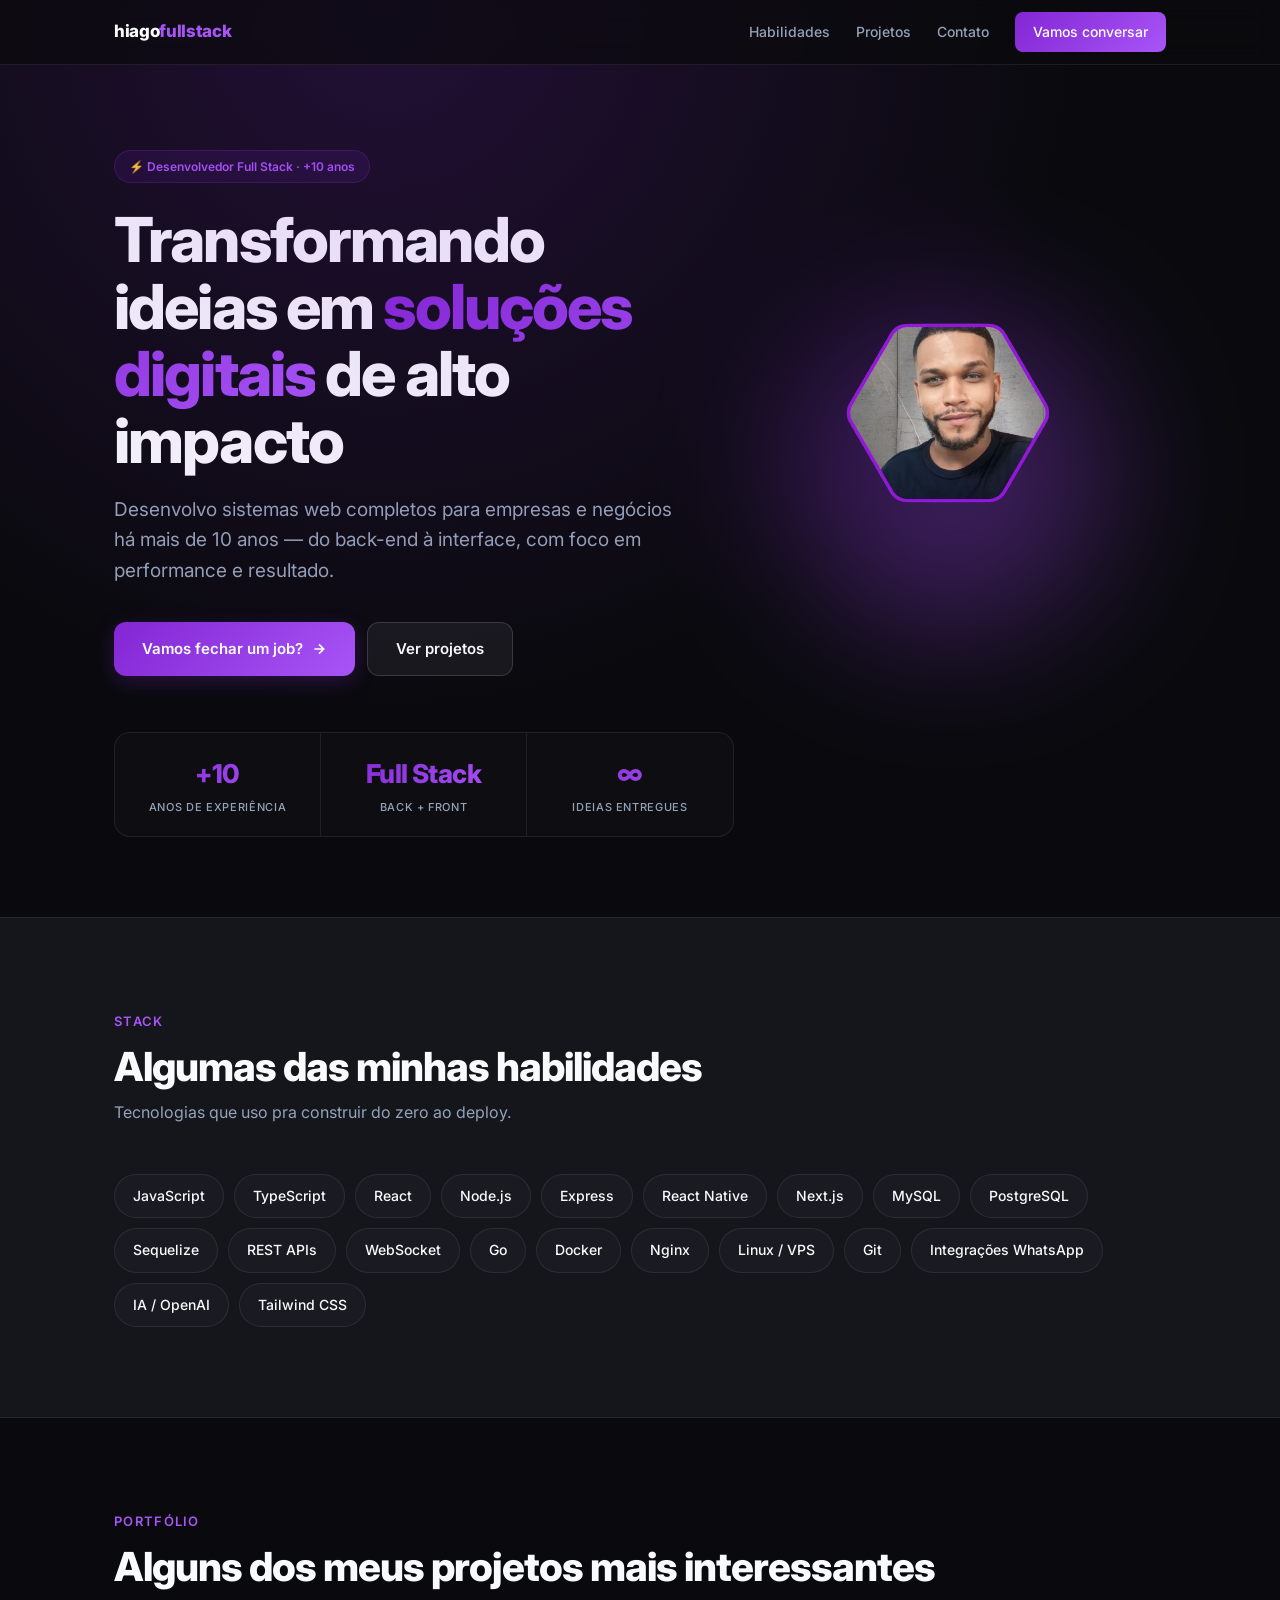
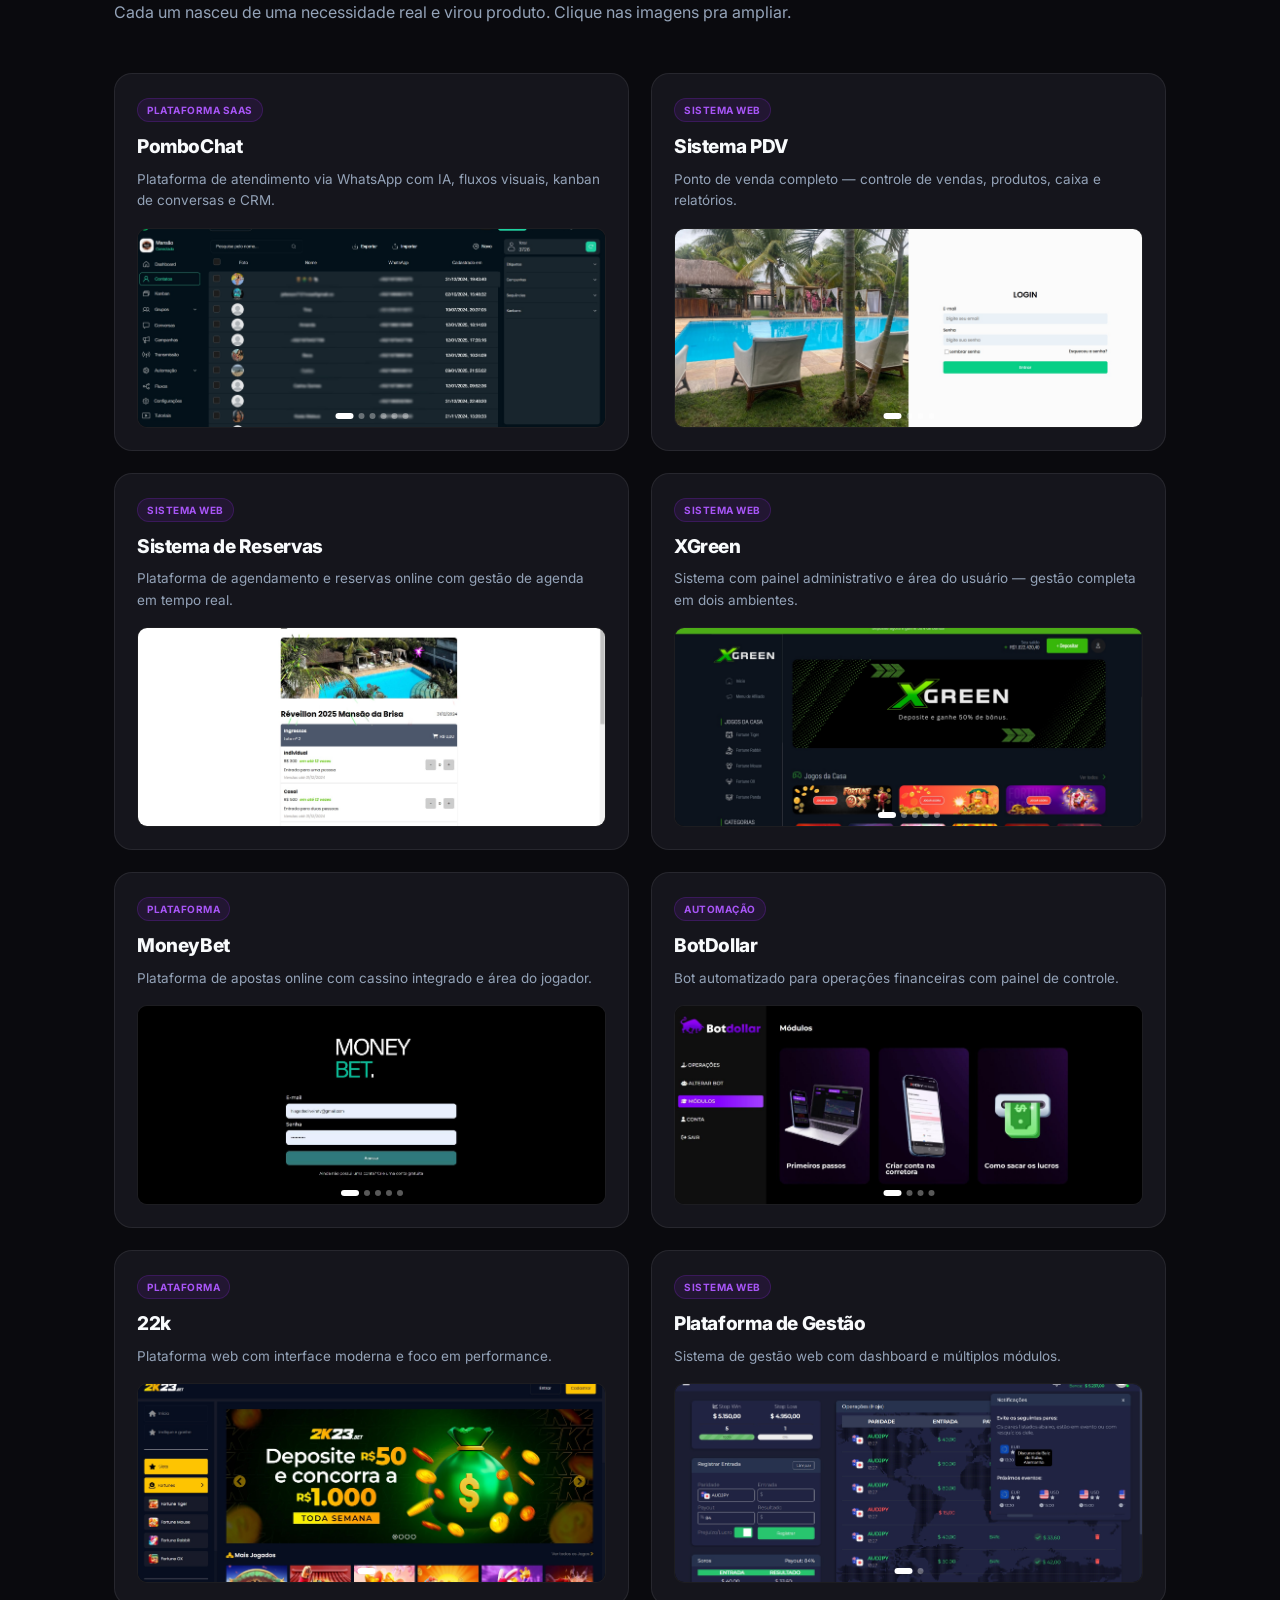
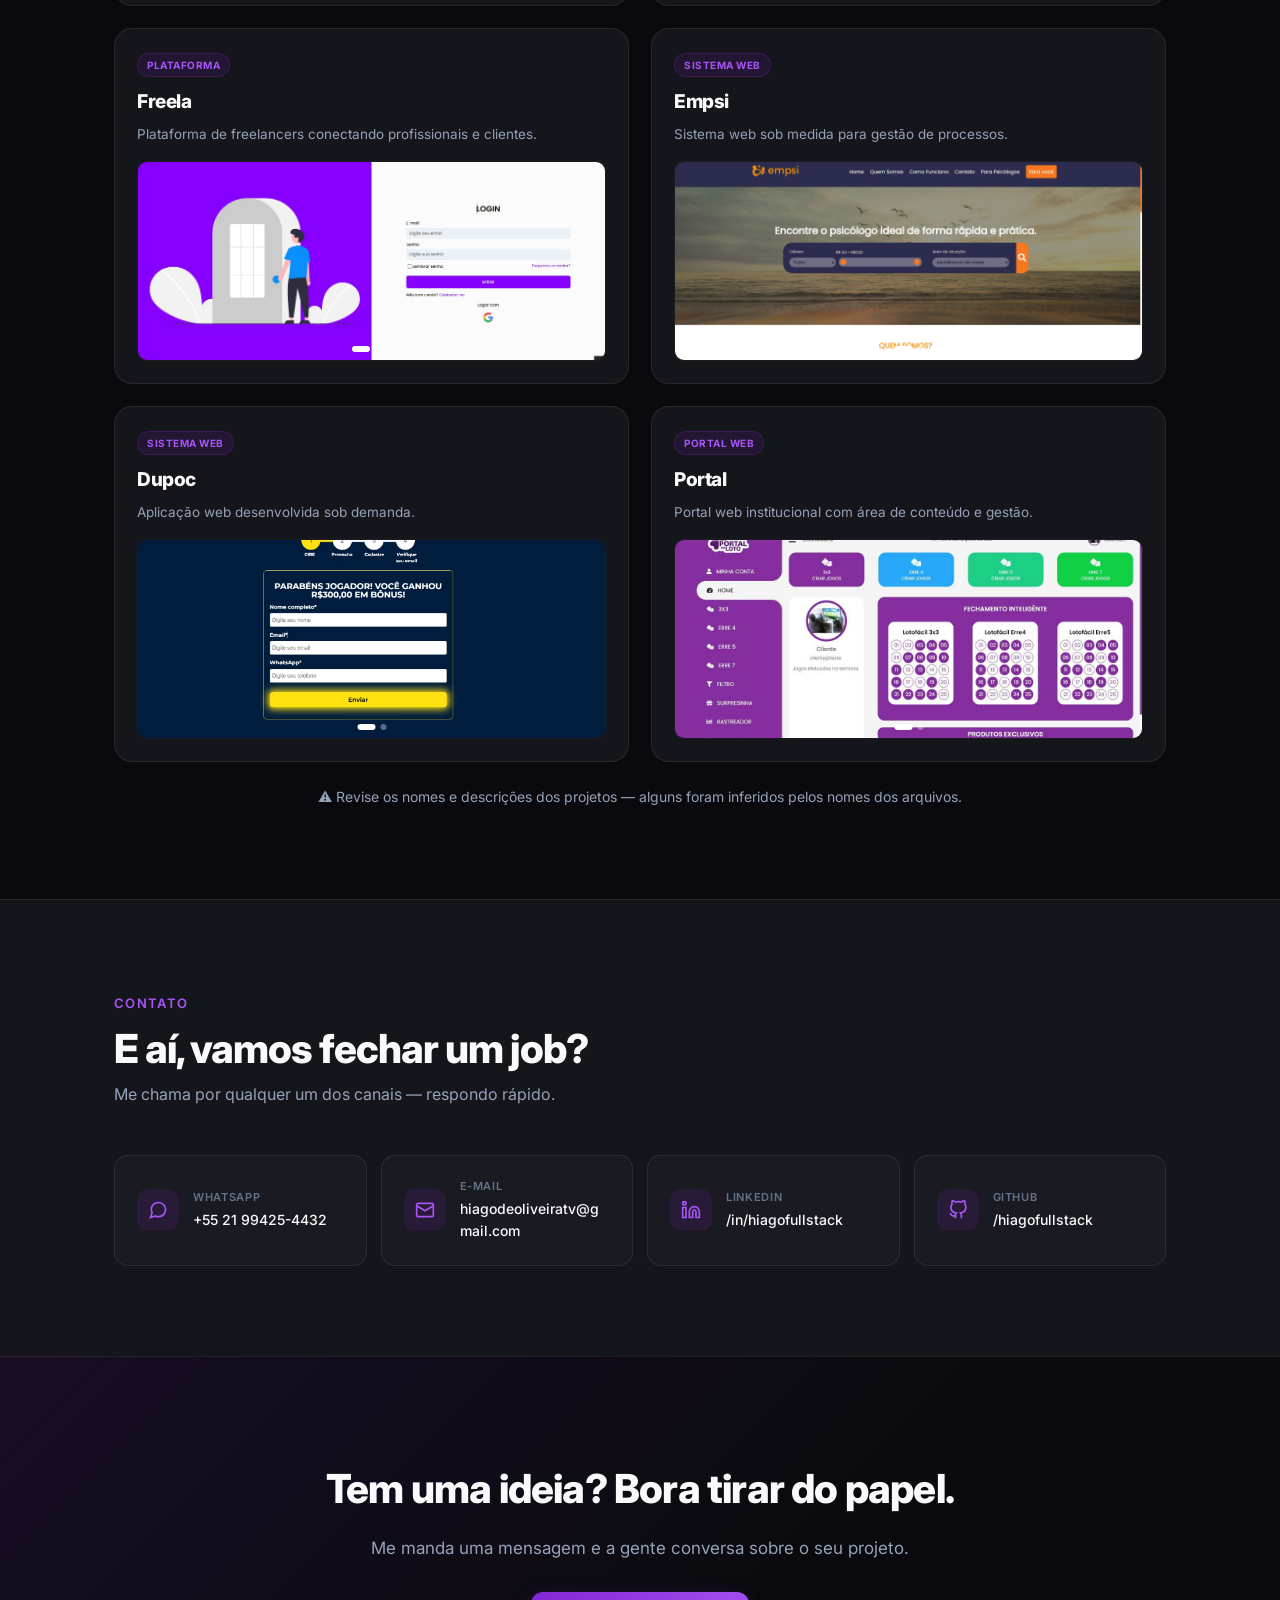
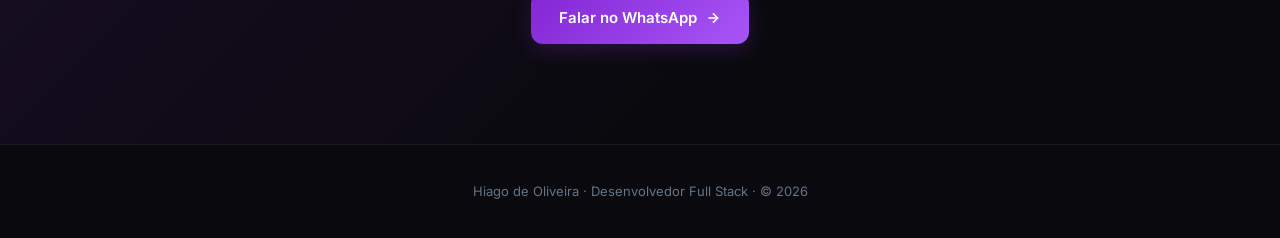
==== commit 74ee5d51: "Galerias com rotacao automatica + logo hiagofullstack" ====
--- a/index.html
+++ b/index.html
@@ -58,6 +58,23 @@
     background: radial-gradient(ellipse at 30% 0%, rgba(131,38,212,0.20) 0%, transparent 55%);
     pointer-events: none;
   }
+  .hero-layout { display: grid; grid-template-columns: 1.3fr 1fr; gap: 50px; align-items: center; }
+  @media (max-width: 860px) { .hero-layout { grid-template-columns: 1fr; gap: 36px; } }
+  .hero-photo { position: relative; display: flex; justify-content: center; }
+  .hero-photo::before {
+    content: ''; position: absolute; width: 320px; height: 320px;
+    background: var(--gradient); border-radius: 50%; filter: blur(70px); opacity: 0.35;
+    z-index: 0;
+  }
+  .hero-photo img {
+    position: relative; z-index: 1; width: 100%; max-width: 360px;
+    border-radius: 20px; object-fit: cover;
+  }
+  @media (max-width: 860px) {
+    .hero-photo { order: -1; }
+    .hero-photo img { max-width: 240px; }
+    .hero-photo::before { width: 220px; height: 220px; }
+  }
   .hero-badge {
     display: inline-flex; align-items: center; gap: 8px;
     background: rgba(131,38,212,0.12); border: 1px solid rgba(131,38,212,0.25);
@@ -126,23 +143,30 @@
   .project-tag { display: inline-block; font-size: 10px; font-weight: 700; color: var(--purple-light); background: rgba(131,38,212,0.12); border: 1px solid rgba(131,38,212,0.25); padding: 3px 9px; border-radius: 999px; margin-bottom: 10px; text-transform: uppercase; letter-spacing: 0.05em; }
   .project-head h3 { font-size: 19px; font-weight: 800; letter-spacing: -0.02em; margin-bottom: 6px; }
   .project-head p { color: var(--text-muted); font-size: 13.5px; }
-  /* galeria de imagens — scroll horizontal */
+  /* galeria de imagens — carrossel com fade automático */
   .gallery {
-    display: flex; gap: 10px; overflow-x: auto; padding: 2px 22px 22px;
-    scroll-snap-type: x mandatory; margin-top: auto;
-  }
-  .gallery::-webkit-scrollbar { height: 5px; }
-  .gallery::-webkit-scrollbar-thumb { background: rgba(255,255,255,0.12); border-radius: 3px; }
+    position: relative; margin: 2px 22px 22px; margin-top: auto;
+    height: 200px; border-radius: 10px; overflow: hidden;
+    border: 1px solid var(--border); background: var(--bg);
+  }
   .gallery img {
-    height: 150px; width: auto; border-radius: 10px; border: 1px solid var(--border);
-    scroll-snap-align: start; flex-shrink: 0; cursor: zoom-in;
-    transition: transform 0.2s ease; object-fit: cover;
-  }
-  .gallery img:hover { transform: scale(1.03); }
+    position: absolute; inset: 0; width: 100%; height: 100%;
+    object-fit: cover; opacity: 0; cursor: zoom-in;
+    transition: opacity 0.7s ease;
+  }
+  .gallery img.active { opacity: 1; }
+  .gallery-dots {
+    position: absolute; bottom: 8px; left: 50%; transform: translateX(-50%);
+    display: flex; gap: 5px; z-index: 2;
+  }
+  .gallery-dots span {
+    width: 6px; height: 6px; border-radius: 50%; cursor: pointer;
+    background: rgba(255,255,255,0.35); transition: all 0.3s ease;
+  }
+  .gallery-dots span.active { background: #fff; width: 18px; border-radius: 3px; }
   @media (max-width: 600px) {
-    .gallery img { height: 140px; }
+    .gallery { height: 170px; margin: 2px 18px 18px; }
     .project-head { padding: 20px 18px 14px; }
-    .gallery { padding: 2px 18px 18px; }
   }
 
   /* LIGHTBOX */
@@ -189,7 +213,7 @@
 
 <nav>
   <div class="container">
-    <a href="#" class="logo">Hiago<span class="dot">.</span>dev</a>
+    <a href="#" class="logo">hiago<span class="dot">fullstack</span></a>
     <div class="nav-links">
       <a href="#skills">Habilidades</a>
       <a href="#projetos">Projetos</a>
@@ -201,15 +225,22 @@
 
 <header class="hero">
   <div class="container">
-    <div class="hero-badge">⚡ Desenvolvedor Full Stack · +10 anos</div>
-    <h1>Transformando ideias em <span class="gradient">soluções digitais</span> de alto impacto</h1>
-    <p>Desenvolvo sistemas web completos para empresas e negócios há mais de 10 anos — do back-end à interface, com foco em performance e resultado.</p>
-    <div class="hero-cta">
-      <a href="https://api.whatsapp.com/send?phone=5521994254432&text=Ol%C3%A1%2C%20vim%20pelo%20seu%20site" class="btn-primary">
-        Vamos fechar um job?
-        <svg width="16" height="16" viewBox="0 0 24 24" fill="none" stroke="currentColor" stroke-width="2.5"><path d="M5 12h14M12 5l7 7-7 7"/></svg>
-      </a>
-      <a href="#projetos" class="btn-secondary">Ver projetos</a>
+    <div class="hero-layout">
+      <div>
+        <div class="hero-badge">⚡ Desenvolvedor Full Stack · +10 anos</div>
+        <h1>Transformando ideias em <span class="gradient">soluções digitais</span> de alto impacto</h1>
+        <p>Desenvolvo sistemas web completos para empresas e negócios há mais de 10 anos — do back-end à interface, com foco em performance e resultado.</p>
+        <div class="hero-cta">
+          <a href="https://api.whatsapp.com/send?phone=5521994254432&text=Ol%C3%A1%2C%20vim%20pelo%20seu%20site" class="btn-primary">
+            Vamos fechar um job?
+            <svg width="16" height="16" viewBox="0 0 24 24" fill="none" stroke="currentColor" stroke-width="2.5"><path d="M5 12h14M12 5l7 7-7 7"/></svg>
+          </a>
+          <a href="#projetos" class="btn-secondary">Ver projetos</a>
+        </div>
+      </div>
+      <div class="hero-photo">
+        <img src="wp-content/uploads/2023/12/Design_sem_nome__1_-removebg-preview.png" alt="Hiago de Oliveira">
+      </div>
     </div>
     <div class="stats">
       <div class="stat"><div class="stat-value">+10</div><div class="stat-label">Anos de experiência</div></div>
@@ -494,6 +525,41 @@
 <div class="lightbox" id="lightbox"><img src="" alt=""></div>
 
 <script>
+  // Galerias com rotação automática + indicadores
+  document.querySelectorAll('.gallery').forEach((gallery, gi) => {
+    const imgs = Array.from(gallery.querySelectorAll('img'));
+    if (!imgs.length) return;
+
+    let current = 0;
+    imgs[0].classList.add('active');
+
+    // cria os indicadores (dots)
+    const dots = document.createElement('div');
+    dots.className = 'gallery-dots';
+    imgs.forEach((_, i) => {
+      const dot = document.createElement('span');
+      if (i === 0) dot.classList.add('active');
+      dot.addEventListener('click', e => { e.stopPropagation(); show(i); });
+      dots.appendChild(dot);
+    });
+    gallery.appendChild(dots);
+
+    function show(i) {
+      imgs[current].classList.remove('active');
+      dots.children[current].classList.remove('active');
+      current = (i + imgs.length) % imgs.length;
+      imgs[current].classList.add('active');
+      dots.children[current].classList.add('active');
+    }
+
+    // auto-rotação — stagger por galeria pra não piscar tudo junto
+    if (imgs.length > 1) {
+      setTimeout(() => {
+        setInterval(() => show(current + 1), 3500);
+      }, gi * 600);
+    }
+  });
+
   // Lightbox — clica na imagem da galeria e amplia
   const lb = document.getElementById('lightbox');
   const lbImg = lb.querySelector('img');
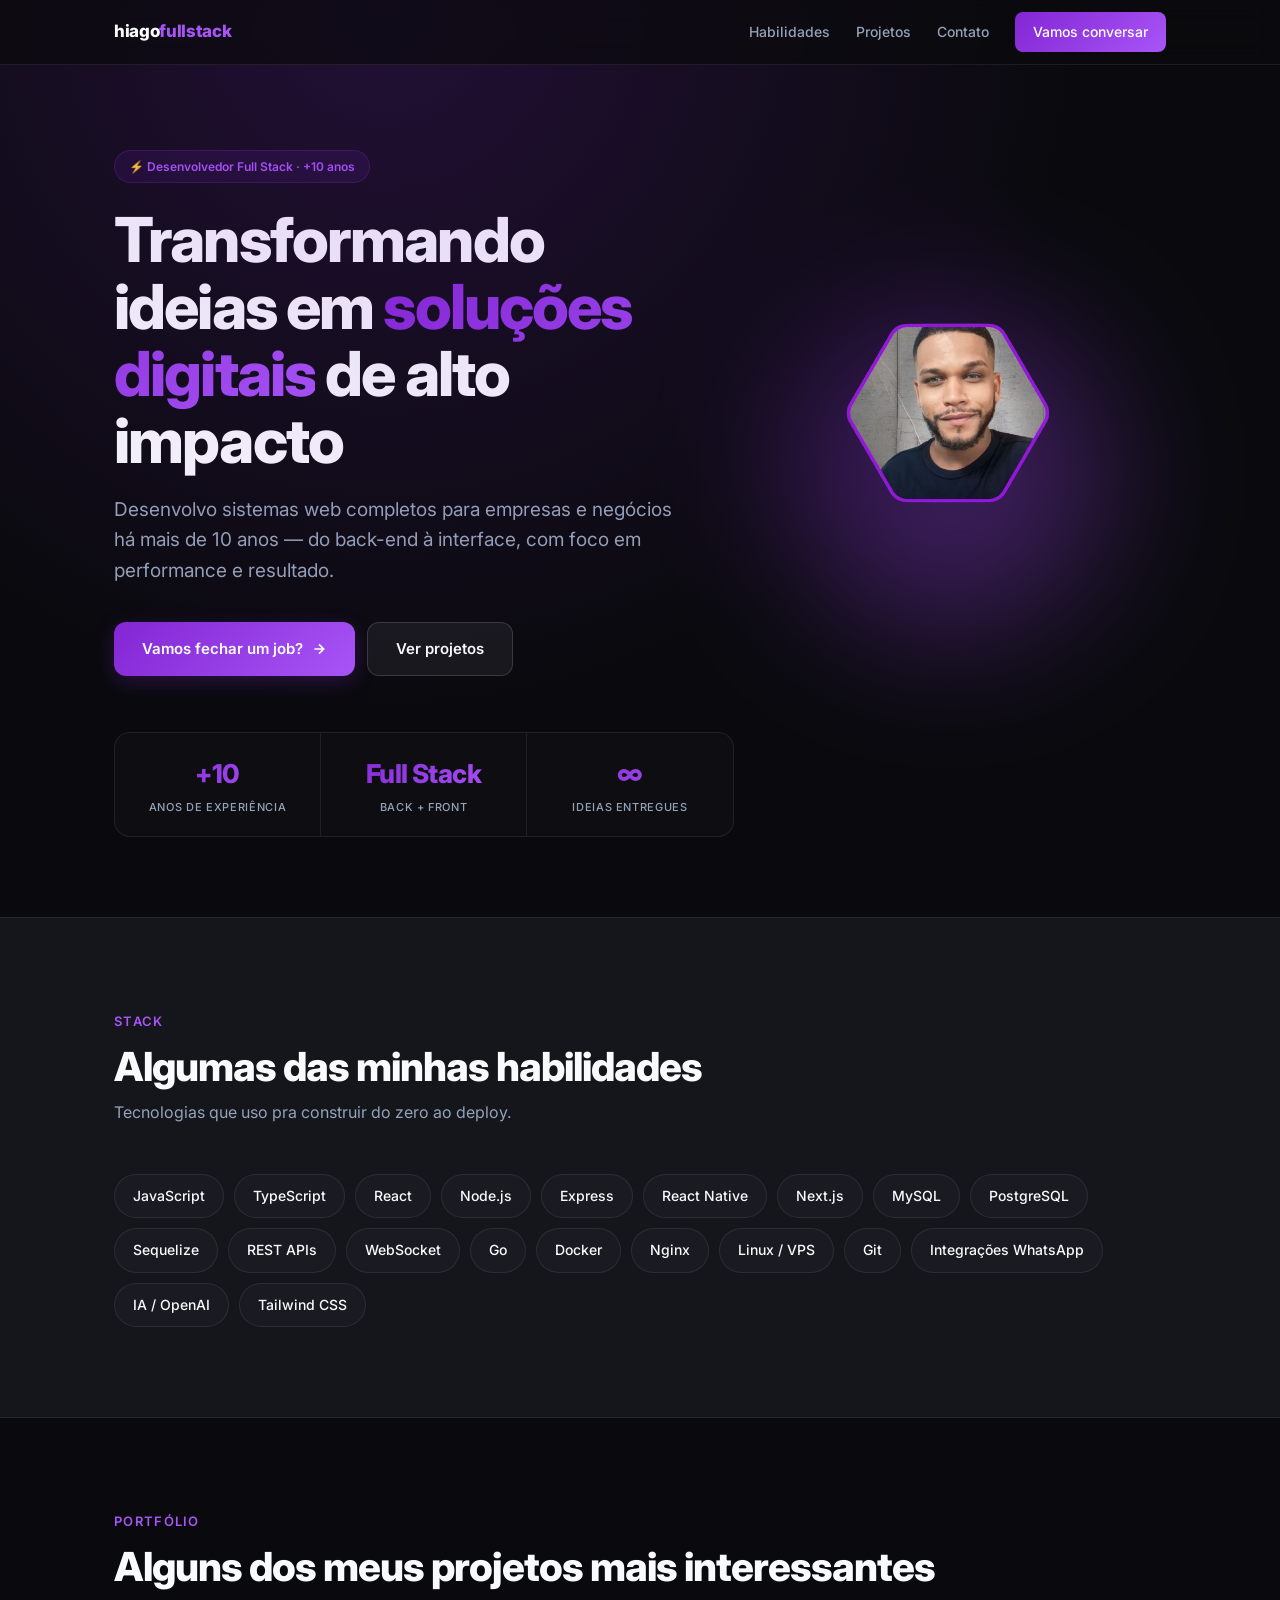
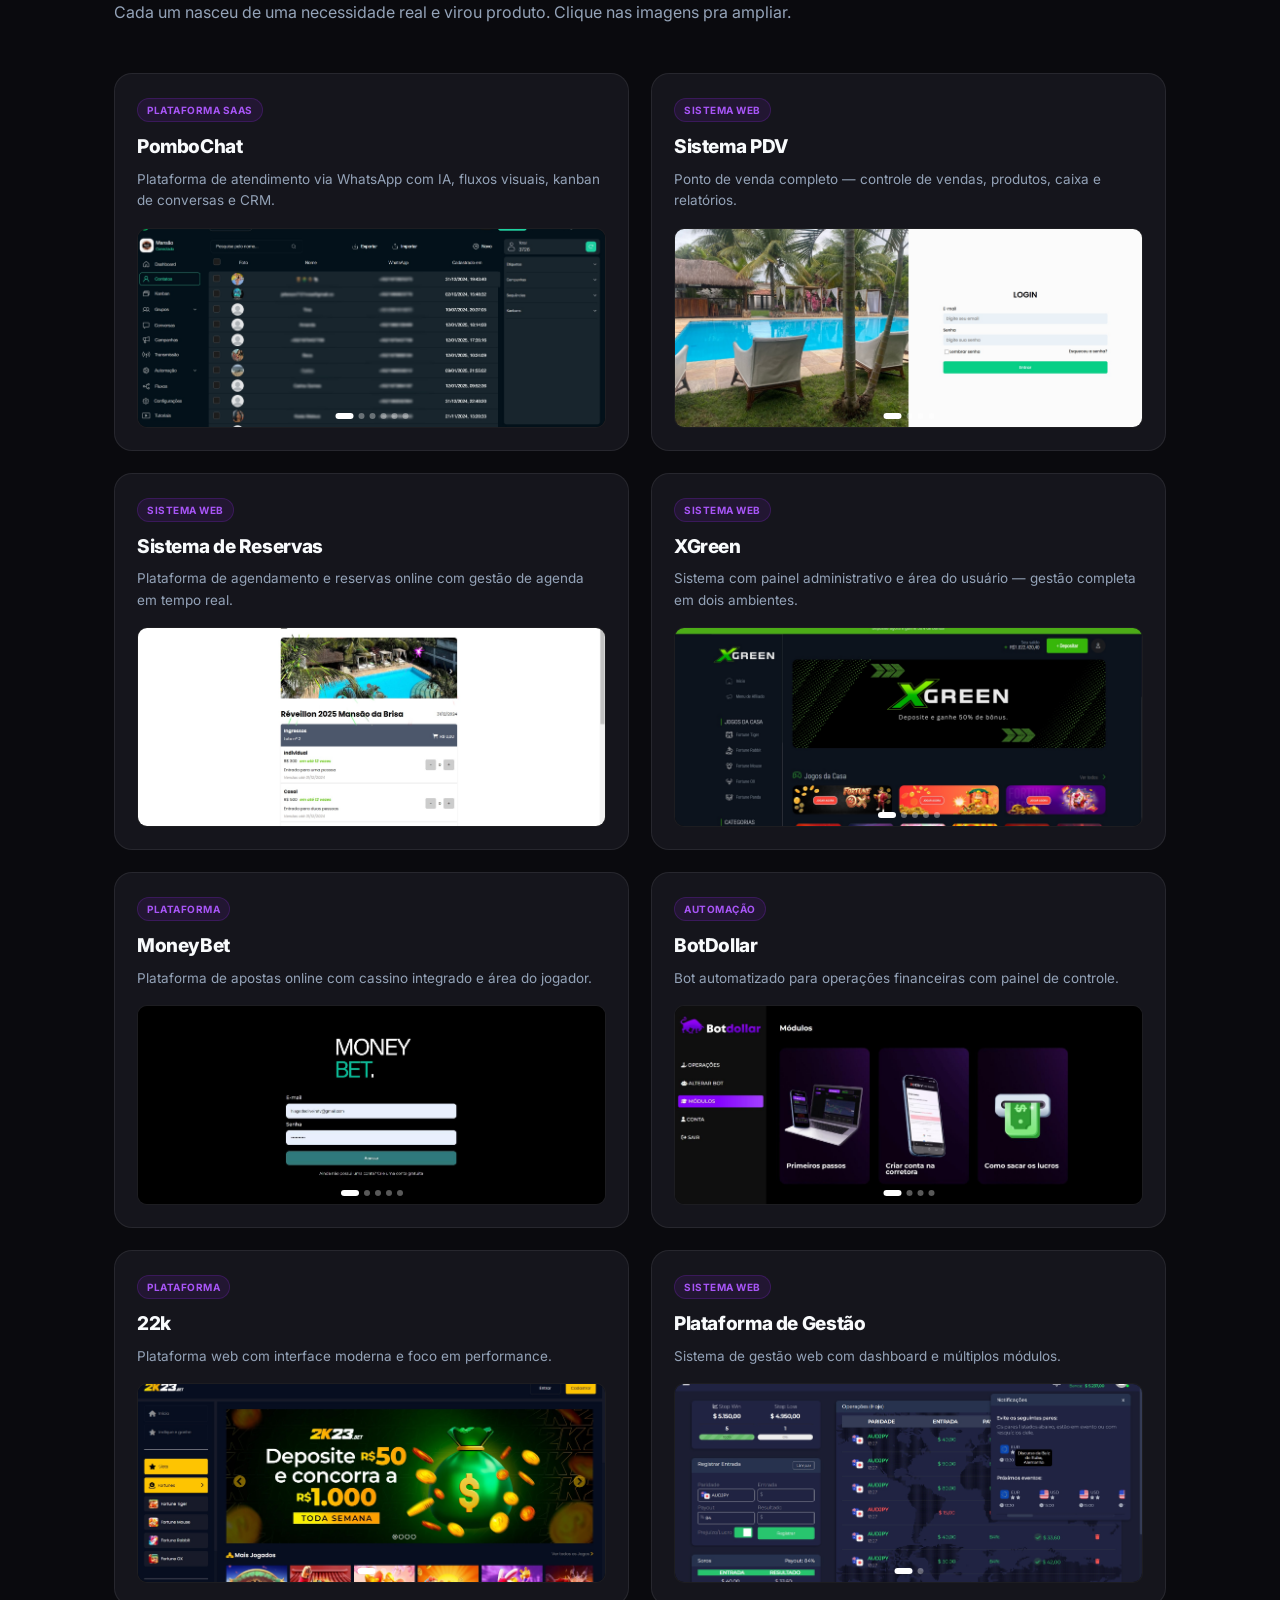
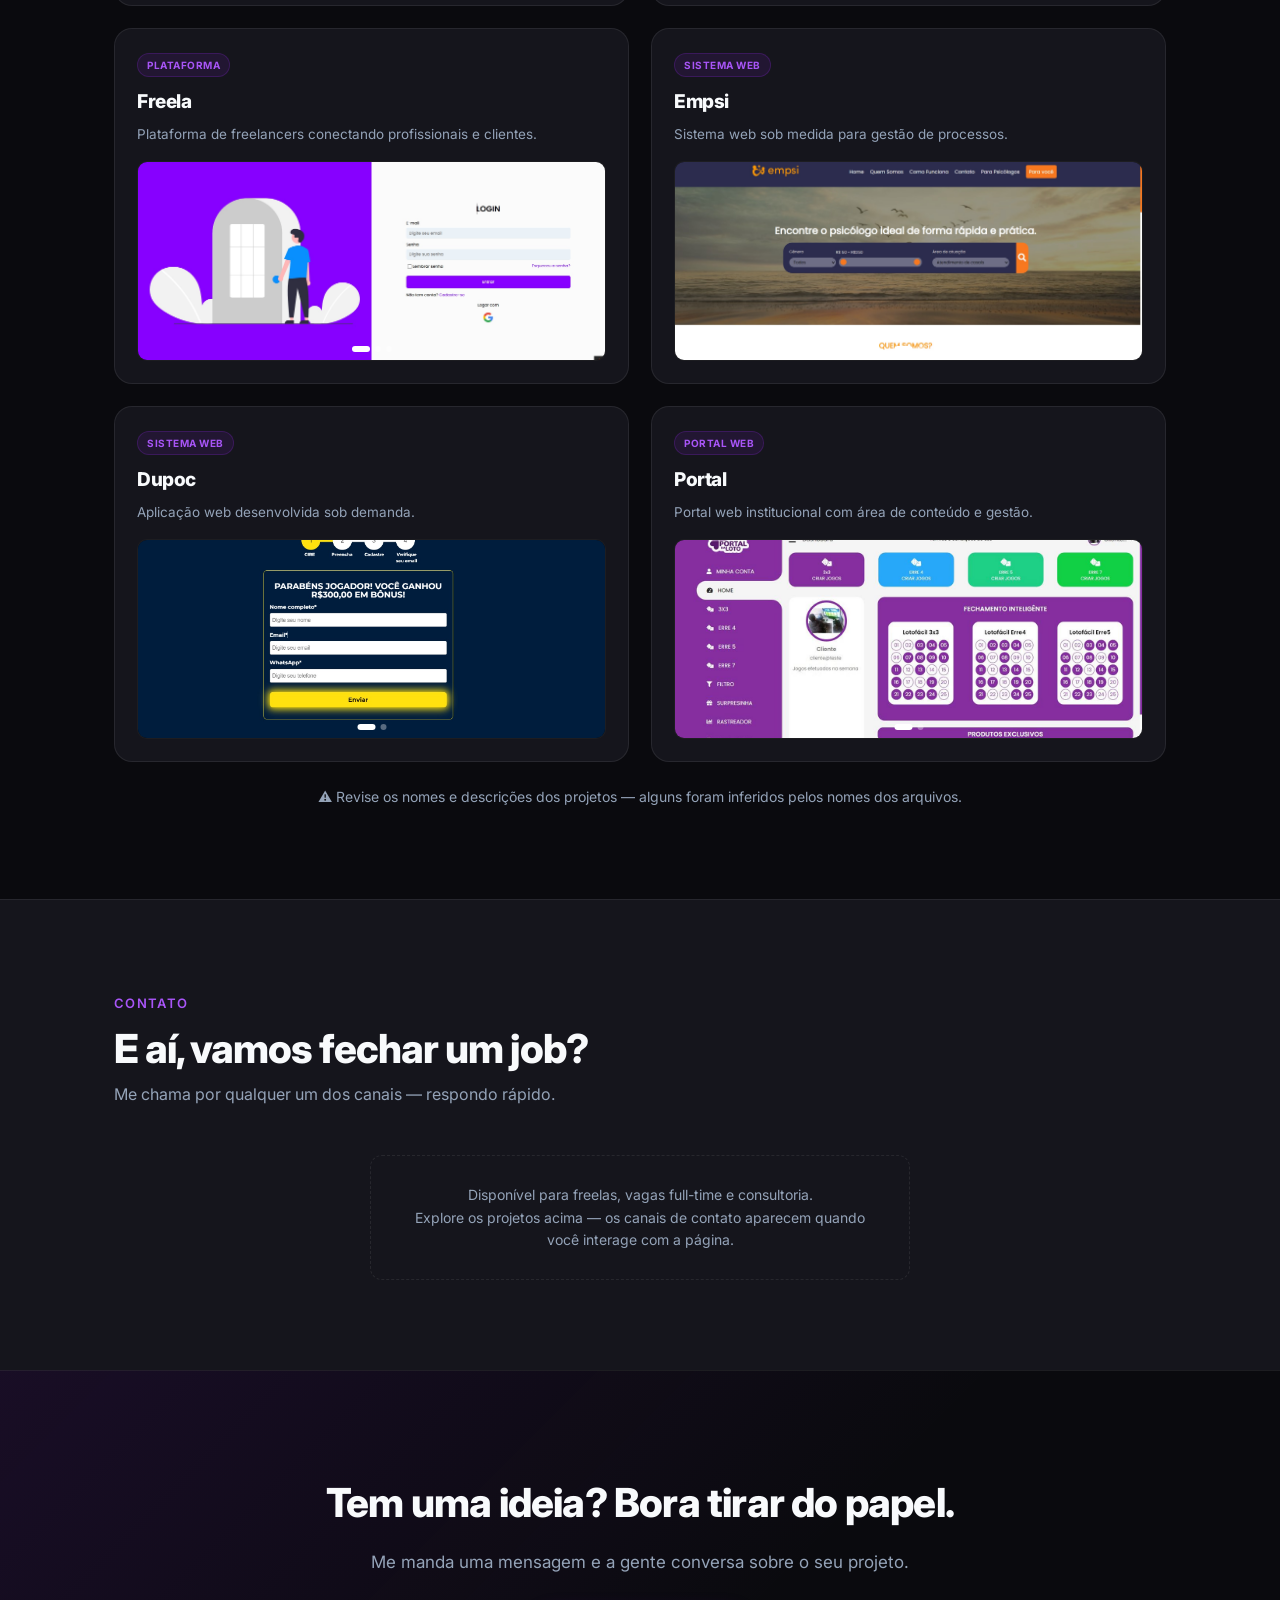
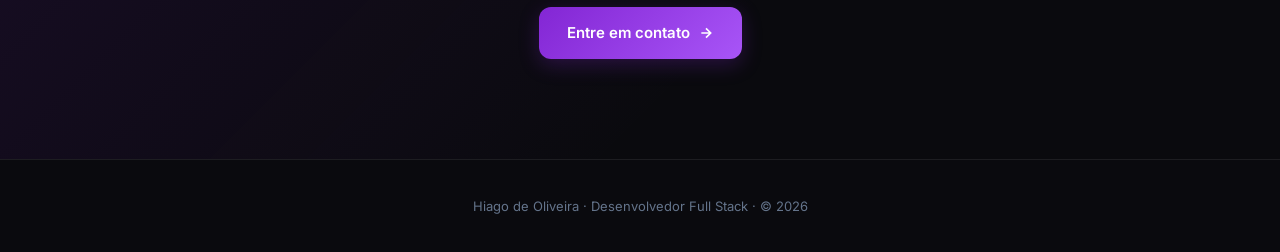
==== commit 14129e75: "Anti-crawler: esconde contato pra bots" ====
--- a/index.html
+++ b/index.html
@@ -6,7 +6,7 @@
 <title>Hiago de Oliveira — Desenvolvedor Full Stack</title>
 <meta name="description" content="Desenvolvedor Full Stack há mais de 10 anos. Transformando ideias em soluções digitais de alto impacto para empresas e negócios.">
 <meta name="theme-color" content="#8326d4">
-<link rel="icon" type="image/png" href="favicon.ico">
+<link rel="icon" type="image/svg+xml" href="data:image/svg+xml,%3Csvg xmlns='http://www.w3.org/2000/svg' viewBox='0 0 64 64'%3E%3Crect width='64' height='64' rx='14' fill='%230d0d12'/%3E%3Ctext x='50%25' y='52%25' text-anchor='middle' dominant-baseline='middle' font-family='Inter,Arial,sans-serif' font-weight='800' font-size='32' letter-spacing='-1.5'%3E%3Ctspan fill='%23fff'%3EH%3C/tspan%3E%3Ctspan fill='%238326d4'%3EF%3C/tspan%3E%3C/text%3E%3C/svg%3E">
 <link rel="preconnect" href="https://fonts.googleapis.com">
 <link rel="preconnect" href="https://fonts.gstatic.com" crossorigin>
 <link href="https://fonts.googleapis.com/css2?family=Inter:wght@400;500;600;700;800;900&family=JetBrains+Mono:wght@400;600&display=swap" rel="stylesheet">
@@ -164,6 +164,21 @@
     background: rgba(255,255,255,0.35); transition: all 0.3s ease;
   }
   .gallery-dots span.active { background: #fff; width: 18px; border-radius: 3px; }
+  .gallery-arrow {
+    position: absolute; top: 50%; transform: translateY(-50%);
+    width: 32px; height: 32px; border-radius: 50%; z-index: 3;
+    background: rgba(0,0,0,0.55); border: 1px solid rgba(255,255,255,0.18);
+    color: #fff; cursor: pointer; display: flex; align-items: center; justify-content: center;
+    font-size: 16px; opacity: 0; transition: opacity 0.2s, background 0.2s, transform 0.2s;
+    backdrop-filter: blur(4px);
+  }
+  .gallery:hover .gallery-arrow { opacity: 1; }
+  .gallery-arrow:hover { background: rgba(0,0,0,0.8); transform: translateY(-50%) scale(1.08); }
+  .gallery-arrow.prev { left: 8px; }
+  .gallery-arrow.next { right: 8px; }
+  @media (max-width: 600px) {
+    .gallery-arrow { opacity: 1; width: 28px; height: 28px; font-size: 14px; }
+  }
   @media (max-width: 600px) {
     .gallery { height: 170px; margin: 2px 18px 18px; }
     .project-head { padding: 20px 18px 14px; }
@@ -174,10 +189,26 @@
     position: fixed; inset: 0; z-index: 100;
     background: rgba(0,0,0,0.92); display: none;
     align-items: center; justify-content: center; padding: 24px;
-    cursor: zoom-out;
   }
   .lightbox.open { display: flex; }
-  .lightbox img { max-width: 100%; max-height: 90vh; border-radius: 12px; }
+  .lightbox img { max-width: 100%; max-height: 90vh; border-radius: 12px; cursor: default; }
+  .lb-btn {
+    position: absolute; background: rgba(255,255,255,0.08); border: 1px solid rgba(255,255,255,0.18);
+    color: #fff; cursor: pointer; display: flex; align-items: center; justify-content: center;
+    border-radius: 50%; transition: background 0.18s, transform 0.18s; user-select: none;
+    backdrop-filter: blur(6px);
+  }
+  .lb-btn:hover { background: rgba(255,255,255,0.18); transform: scale(1.06); }
+  .lb-close { top: 22px; right: 22px; width: 44px; height: 44px; font-size: 22px; }
+  .lb-prev, .lb-next { top: 50%; transform: translateY(-50%); width: 50px; height: 50px; font-size: 26px; }
+  .lb-prev:hover, .lb-next:hover { transform: translateY(-50%) scale(1.06); }
+  .lb-prev { left: 22px; }
+  .lb-next { right: 22px; }
+  @media (max-width: 600px) {
+    .lb-close { top: 14px; right: 14px; width: 40px; height: 40px; }
+    .lb-prev, .lb-next { width: 42px; height: 42px; font-size: 22px; }
+    .lb-prev { left: 10px; } .lb-next { right: 10px; }
+  }
 
   /* CONTATO */
   .contact-section { background: var(--bg-soft); border-top: 1px solid var(--border); }
@@ -196,6 +227,16 @@
   .contact-icon svg { width: 20px; height: 20px; }
   .contact-card .label { font-size: 11px; color: var(--text-dim); text-transform: uppercase; letter-spacing: 0.06em; font-weight: 600; }
   .contact-card .value { font-size: 14px; color: var(--text); font-weight: 500; margin-top: 2px; word-break: break-all; }
+  /* Anti-crawler — esconde contato até detectar humano real */
+  .real-only { display: none !important; }
+  html.is-human .real-only { display: revert !important; }
+  html.is-human .contact-card.real-only { display: flex !important; }
+  .contact-fallback {
+    text-align: center; padding: 28px; color: var(--text-muted); font-size: 14px;
+    border: 1px dashed var(--border); border-radius: 12px; max-width: 540px; margin: 0 auto;
+    line-height: 1.6;
+  }
+  html.is-human .contact-fallback { display: none; }
 
   /* FINAL CTA */
   .final-cta {
@@ -218,7 +259,7 @@
       <a href="#skills">Habilidades</a>
       <a href="#projetos">Projetos</a>
       <a href="#contato">Contato</a>
-      <a href="https://api.whatsapp.com/send?phone=5521994254432&text=Ol%C3%A1%2C%20vim%20pelo%20seu%20site" class="nav-cta">Vamos conversar</a>
+      <a href="#contato" class="nav-cta js-wa">Vamos conversar</a>
     </div>
   </div>
 </nav>
@@ -231,7 +272,7 @@
         <h1>Transformando ideias em <span class="gradient">soluções digitais</span> de alto impacto</h1>
         <p>Desenvolvo sistemas web completos para empresas e negócios há mais de 10 anos — do back-end à interface, com foco em performance e resultado.</p>
         <div class="hero-cta">
-          <a href="https://api.whatsapp.com/send?phone=5521994254432&text=Ol%C3%A1%2C%20vim%20pelo%20seu%20site" class="btn-primary">
+          <a href="#contato" class="btn-primary js-wa">
             Vamos fechar um job?
             <svg width="16" height="16" viewBox="0 0 24 24" fill="none" stroke="currentColor" stroke-width="2.5"><path d="M5 12h14M12 5l7 7-7 7"/></svg>
           </a>
@@ -476,30 +517,34 @@
       <p class="section-sub">Me chama por qualquer um dos canais — respondo rápido.</p>
     </div>
     <div class="contact-grid">
-      <a href="https://api.whatsapp.com/send?phone=5521994254432&text=Ol%C3%A1%2C%20vim%20pelo%20seu%20site" class="contact-card" target="_blank" rel="noreferrer">
+      <a href="#" class="contact-card real-only js-wa">
         <div class="contact-icon">
           <svg viewBox="0 0 24 24" fill="none" stroke="currentColor" stroke-width="2"><path d="M21 11.5a8.38 8.38 0 0 1-.9 3.8 8.5 8.5 0 0 1-7.6 4.7 8.38 8.38 0 0 1-3.8-.9L3 21l1.9-5.7a8.38 8.38 0 0 1-.9-3.8 8.5 8.5 0 0 1 4.7-7.6 8.38 8.38 0 0 1 3.8-.9h.5a8.48 8.48 0 0 1 8 8v.5z"/></svg>
         </div>
-        <div><div class="label">WhatsApp</div><div class="value">+55 21 99425-4432</div></div>
+        <div><div class="label">Direto</div><div class="value js-wa-text"></div></div>
       </a>
-      <a href="mailto:hiagodeoliveiratv@gmail.com" class="contact-card">
+      <a href="#" class="contact-card real-only js-mail">
         <div class="contact-icon">
           <svg viewBox="0 0 24 24" fill="none" stroke="currentColor" stroke-width="2"><rect x="2" y="4" width="20" height="16" rx="2"/><path d="M22 7l-10 6L2 7"/></svg>
         </div>
-        <div><div class="label">E-mail</div><div class="value">hiagodeoliveiratv@gmail.com</div></div>
+        <div><div class="label">E-mail</div><div class="value js-mail-text"></div></div>
       </a>
-      <a href="https://linkedin.com/in/hiagofullstack" class="contact-card" target="_blank" rel="noreferrer">
+      <a href="https://linkedin.com/in/hiagofullstack" class="contact-card real-only" target="_blank" rel="noreferrer">
         <div class="contact-icon">
           <svg viewBox="0 0 24 24" fill="none" stroke="currentColor" stroke-width="2"><path d="M16 8a6 6 0 0 1 6 6v7h-4v-7a2 2 0 0 0-4 0v7h-4v-7a6 6 0 0 1 6-6z"/><rect x="2" y="9" width="4" height="12"/><circle cx="4" cy="4" r="2"/></svg>
         </div>
         <div><div class="label">LinkedIn</div><div class="value">/in/hiagofullstack</div></div>
       </a>
-      <a href="https://github.com/hiagofullstack" class="contact-card" target="_blank" rel="noreferrer">
+      <a href="https://github.com/hiagofullstack" class="contact-card real-only" target="_blank" rel="noreferrer">
         <div class="contact-icon">
           <svg viewBox="0 0 24 24" fill="none" stroke="currentColor" stroke-width="2"><path d="M9 19c-5 1.5-5-2.5-7-3m14 6v-3.87a3.37 3.37 0 0 0-.94-2.61c3.14-.35 6.44-1.54 6.44-7A5.44 5.44 0 0 0 20 4.77 5.07 5.07 0 0 0 19.91 1S18.73.65 16 2.48a13.38 13.38 0 0 0-7 0C6.27.65 5.09 1 5.09 1A5.07 5.07 0 0 0 5 4.77a5.44 5.44 0 0 0-1.5 3.78c0 5.42 3.3 6.61 6.44 7A3.37 3.37 0 0 0 9 18.13V22"/></svg>
         </div>
         <div><div class="label">GitHub</div><div class="value">/hiagofullstack</div></div>
       </a>
+    </div>
+    <div class="contact-fallback">
+      Disponível para freelas, vagas full-time e consultoria.<br>
+      Explore os projetos acima — os canais de contato aparecem quando você interage com a página.
     </div>
   </div>
 </section>
@@ -508,8 +553,8 @@
   <div class="container">
     <h2>Tem uma ideia? Bora tirar do papel.</h2>
     <p>Me manda uma mensagem e a gente conversa sobre o seu projeto.</p>
-    <a href="https://api.whatsapp.com/send?phone=5521994254432&text=Ol%C3%A1%2C%20vim%20pelo%20seu%20site" class="btn-primary">
-      Falar no WhatsApp
+    <a href="#contato" class="btn-primary js-wa">
+      Entre em contato
       <svg width="16" height="16" viewBox="0 0 24 24" fill="none" stroke="currentColor" stroke-width="2.5"><path d="M5 12h14M12 5l7 7-7 7"/></svg>
     </a>
   </div>
@@ -522,7 +567,12 @@
 </footer>
 
 <!-- Lightbox -->
-<div class="lightbox" id="lightbox"><img src="" alt=""></div>
+<div class="lightbox" id="lightbox">
+  <button class="lb-btn lb-prev" id="lb-prev" aria-label="Anterior">&#10094;</button>
+  <img src="" alt="">
+  <button class="lb-btn lb-next" id="lb-next" aria-label="Próxima">&#10095;</button>
+  <button class="lb-btn lb-close" id="lb-close" aria-label="Fechar">&times;</button>
+</div>
 
 <script>
   // Galerias com rotação automática + indicadores
@@ -539,7 +589,7 @@
     imgs.forEach((_, i) => {
       const dot = document.createElement('span');
       if (i === 0) dot.classList.add('active');
-      dot.addEventListener('click', e => { e.stopPropagation(); show(i); });
+      dot.addEventListener('click', e => { e.stopPropagation(); show(i); pauseAuto(); });
       dots.appendChild(dot);
     });
     gallery.appendChild(dots);
@@ -552,26 +602,122 @@
       dots.children[current].classList.add('active');
     }
 
-    // auto-rotação — stagger por galeria pra não piscar tudo junto
+    // setas prev/next (só se tiver mais de uma foto)
+    let autoTimer = null;
+    function pauseAuto() { if (autoTimer) { clearInterval(autoTimer); autoTimer = null; } }
     if (imgs.length > 1) {
+      const prev = document.createElement('button');
+      prev.className = 'gallery-arrow prev'; prev.innerHTML = '&#10094;';
+      prev.setAttribute('aria-label', 'Anterior');
+      prev.addEventListener('click', e => { e.stopPropagation(); show(current - 1); pauseAuto(); });
+
+      const next = document.createElement('button');
+      next.className = 'gallery-arrow next'; next.innerHTML = '&#10095;';
+      next.setAttribute('aria-label', 'Próxima');
+      next.addEventListener('click', e => { e.stopPropagation(); show(current + 1); pauseAuto(); });
+
+      gallery.appendChild(prev);
+      gallery.appendChild(next);
+
+      // auto-rotação — stagger por galeria pra não piscar tudo junto
       setTimeout(() => {
-        setInterval(() => show(current + 1), 3500);
+        autoTimer = setInterval(() => show(current + 1), 3500);
       }, gi * 600);
     }
   });
 
-  // Lightbox — clica na imagem da galeria e amplia
+  // Lightbox — clica na imagem da galeria, amplia, navega entre as fotos da MESMA galeria
   const lb = document.getElementById('lightbox');
   const lbImg = lb.querySelector('img');
-  document.querySelectorAll('.gallery img').forEach(img => {
-    img.addEventListener('click', () => {
-      lbImg.src = img.src;
-      lbImg.alt = img.alt;
-      lb.classList.add('open');
+  const lbPrev = document.getElementById('lb-prev');
+  const lbNext = document.getElementById('lb-next');
+  const lbClose = document.getElementById('lb-close');
+
+  let lbList = [];
+  let lbIndex = 0;
+
+  function lbRender() {
+    const img = lbList[lbIndex];
+    lbImg.src = img.src;
+    lbImg.alt = img.alt;
+    const multi = lbList.length > 1;
+    lbPrev.style.display = multi ? 'flex' : 'none';
+    lbNext.style.display = multi ? 'flex' : 'none';
+  }
+  function lbOpen(gallery, startImg) {
+    lbList = Array.from(gallery.querySelectorAll('img'));
+    lbIndex = lbList.indexOf(startImg);
+    if (lbIndex < 0) lbIndex = 0;
+    lbRender();
+    lb.classList.add('open');
+  }
+  function lbStep(dir) {
+    lbIndex = (lbIndex + dir + lbList.length) % lbList.length;
+    lbRender();
+  }
+  function lbHide() { lb.classList.remove('open'); }
+
+  document.querySelectorAll('.gallery').forEach(gallery => {
+    gallery.querySelectorAll('img').forEach(img => {
+      img.addEventListener('click', e => {
+        e.stopPropagation();
+        lbOpen(gallery, img);
+      });
     });
   });
-  lb.addEventListener('click', () => lb.classList.remove('open'));
-  document.addEventListener('keydown', e => { if (e.key === 'Escape') lb.classList.remove('open'); });
+
+  lbPrev.addEventListener('click', e => { e.stopPropagation(); lbStep(-1); });
+  lbNext.addEventListener('click', e => { e.stopPropagation(); lbStep(1); });
+  lbClose.addEventListener('click', e => { e.stopPropagation(); lbHide(); });
+  lbImg.addEventListener('click', e => e.stopPropagation());
+  lb.addEventListener('click', lbHide);
+
+  document.addEventListener('keydown', e => {
+    if (!lb.classList.contains('open')) return;
+    if (e.key === 'Escape') lbHide();
+    else if (e.key === 'ArrowLeft') lbStep(-1);
+    else if (e.key === 'ArrowRight') lbStep(1);
+  });
+
+  // Anti-crawler — só renderiza contato pra humano real
+  (function(){
+    function isBot() {
+      if (navigator.webdriver) return true;
+      const ua = navigator.userAgent || '';
+      if (/HeadlessChrome|PhantomJS|SlimerJS|Puppeteer|Playwright|Selenium|bot\b|crawler|spider|preview|curl|wget|python|java\/|http-client/i.test(ua)) return true;
+      if (!navigator.languages || navigator.languages.length === 0) return true;
+      return false;
+    }
+    if (isBot()) return;
+
+    const c = String.fromCharCode;
+    const PHONE   = c(53,53,50,49,57,57,52,50,53,52,52,51,50);
+    const EMAIL   = c(104,105,97,103,111,100,101,111,108,105,118,101,105,114,97,116,118,64,103,109,97,105,108,46,99,111,109);
+    const WA_BASE = c(104,116,116,112,115,58,47,47,97,112,105,46,119,104,97,116,115,97,112,112,46,99,111,109,47,115,101,110,100,63,112,104,111,110,101,61);
+    const WA_TEXT = c(38,116,101,120,116,61,79,108,37,67,51,37,65,49,37,50,67,37,50,48,118,105,109,37,50,48,112,101,108,111,37,50,48,115,101,117,37,50,48,115,105,116,101);
+    const MAILTO  = c(109,97,105,108,116,111,58);
+    const PHONE_DISPLAY = c(43,53,53,32,50,49,32,57,57,52,50,53,45,52,52,51,50);
+
+    function reveal() {
+      document.documentElement.classList.add('is-human');
+      const waUrl = WA_BASE + PHONE + WA_TEXT;
+      const mailUrl = MAILTO + EMAIL;
+      document.querySelectorAll('.js-wa').forEach(a => {
+        a.setAttribute('href', waUrl);
+        a.setAttribute('target', '_blank');
+        a.setAttribute('rel', 'noreferrer');
+      });
+      document.querySelectorAll('.js-mail').forEach(a => a.setAttribute('href', mailUrl));
+      document.querySelectorAll('.js-wa-text').forEach(el => el.textContent = PHONE_DISPLAY);
+      document.querySelectorAll('.js-mail-text').forEach(el => el.textContent = EMAIL);
+    }
+
+    if (document.readyState === 'loading') {
+      document.addEventListener('DOMContentLoaded', reveal);
+    } else {
+      reveal();
+    }
+  })();
 </script>
 
 </body>
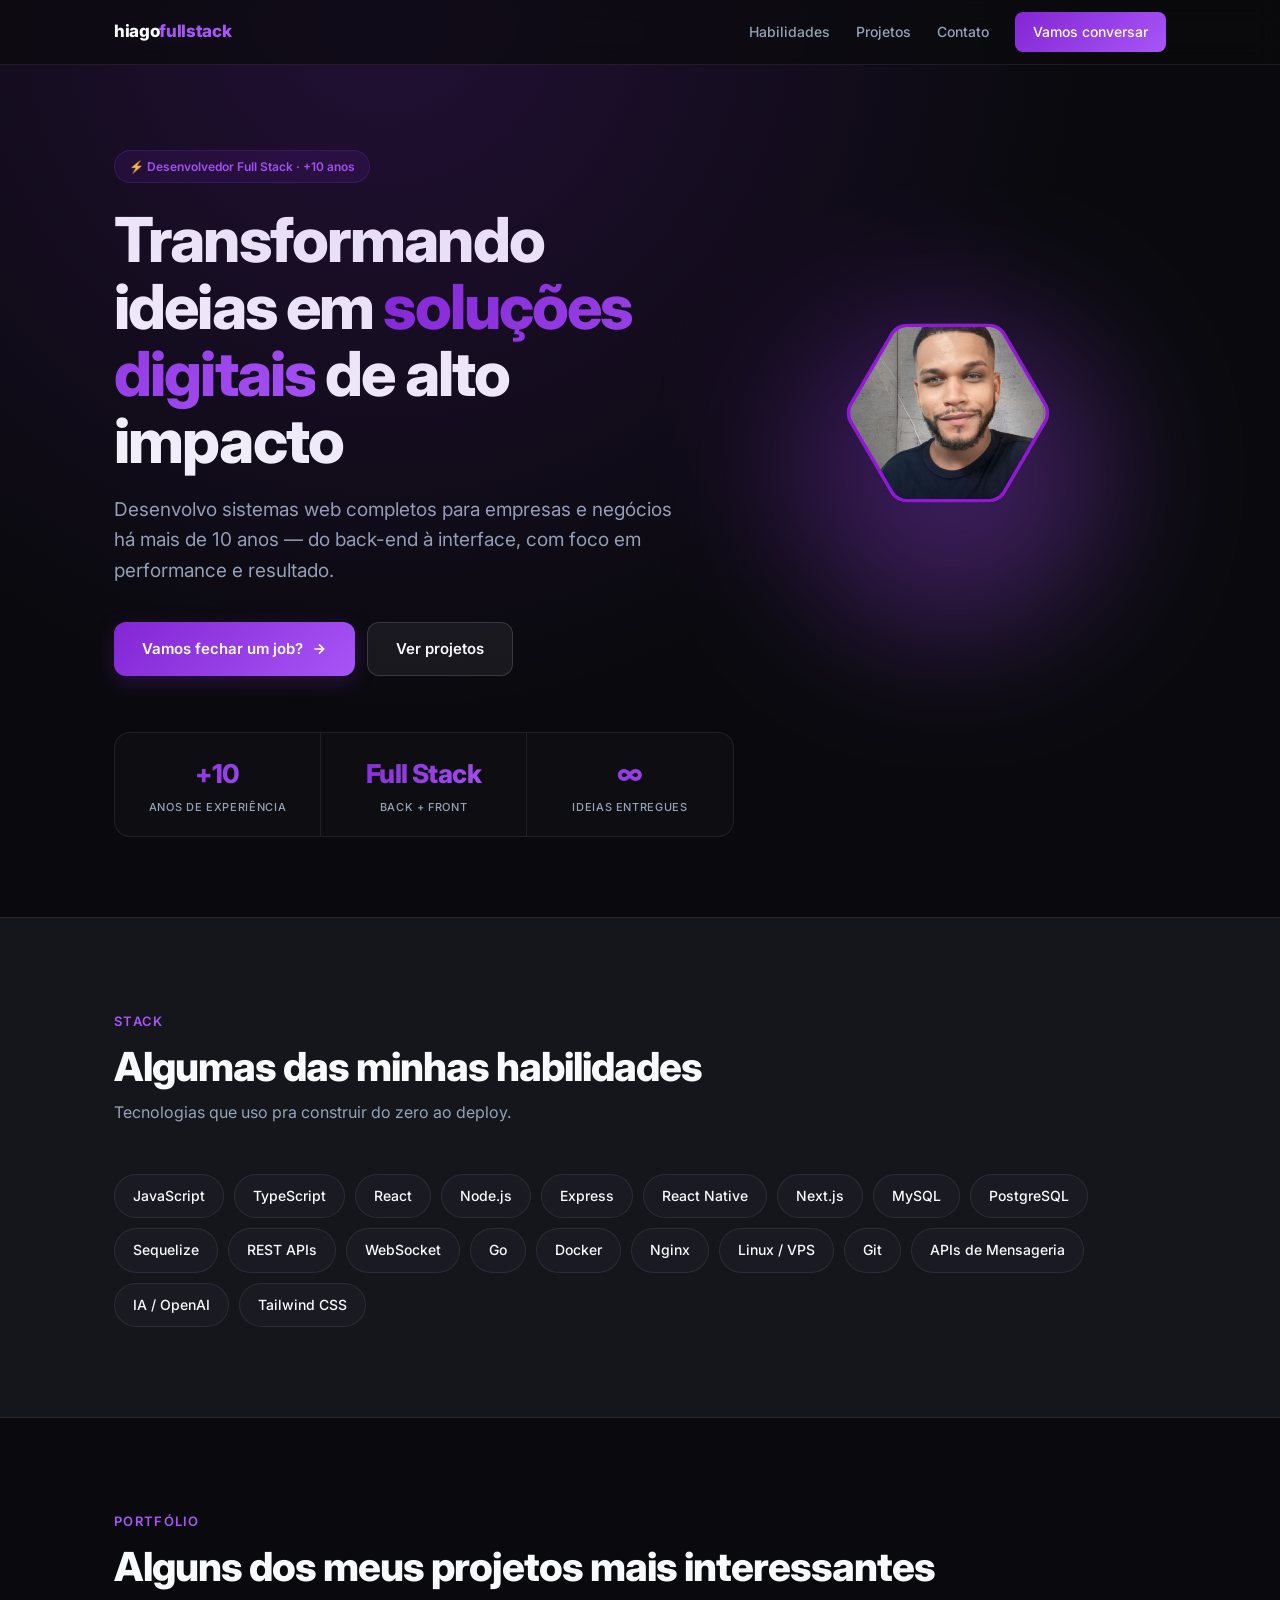
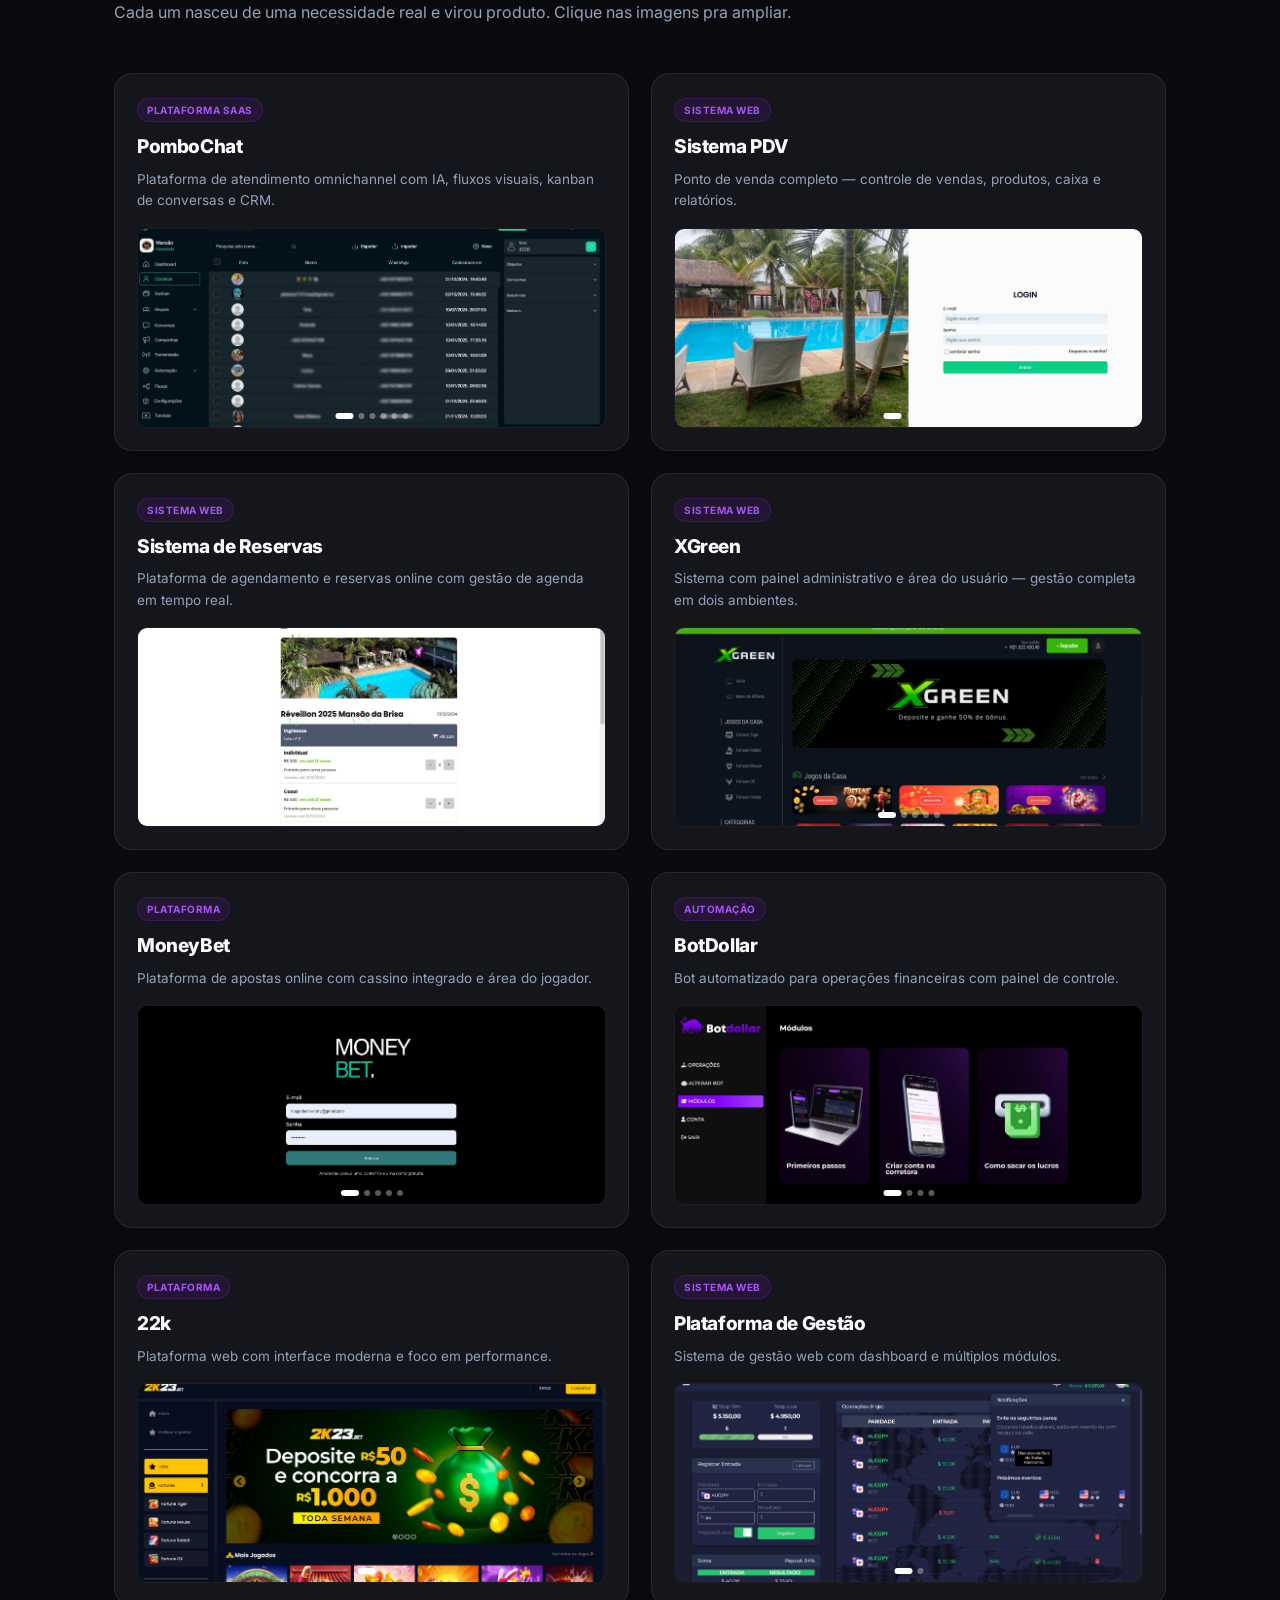
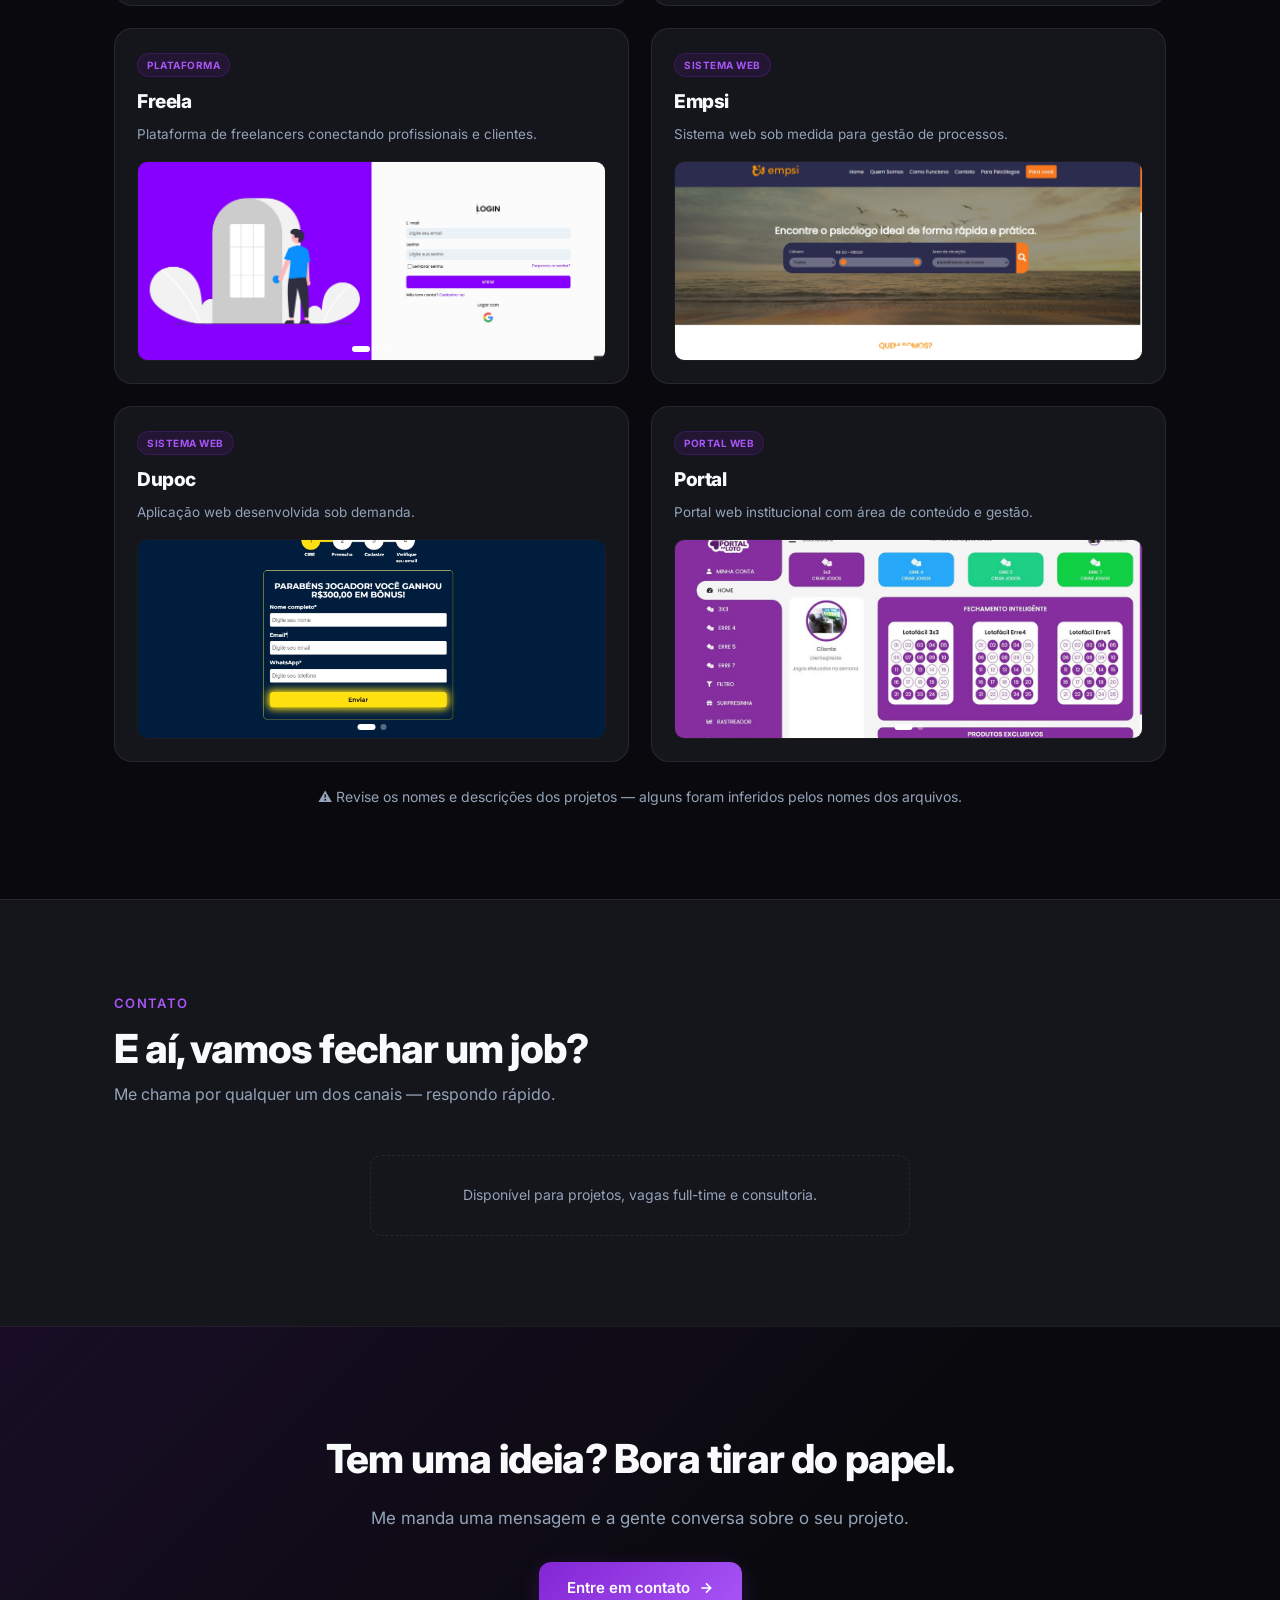
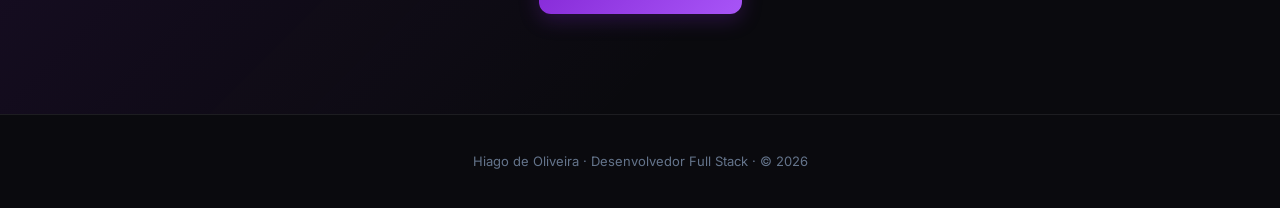
==== commit 54284ad2: "Anti-crawler: zera tracos de WhatsApp/LinkedIn/GitHub no HTML" ====
--- a/index.html
+++ b/index.html
@@ -259,7 +259,7 @@
       <a href="#skills">Habilidades</a>
       <a href="#projetos">Projetos</a>
       <a href="#contato">Contato</a>
-      <a href="#contato" class="nav-cta js-wa">Vamos conversar</a>
+      <a href="#contato" class="nav-cta js-cta">Vamos conversar</a>
     </div>
   </div>
 </nav>
@@ -272,7 +272,7 @@
         <h1>Transformando ideias em <span class="gradient">soluções digitais</span> de alto impacto</h1>
         <p>Desenvolvo sistemas web completos para empresas e negócios há mais de 10 anos — do back-end à interface, com foco em performance e resultado.</p>
         <div class="hero-cta">
-          <a href="#contato" class="btn-primary js-wa">
+          <a href="#contato" class="btn-primary js-cta">
             Vamos fechar um job?
             <svg width="16" height="16" viewBox="0 0 24 24" fill="none" stroke="currentColor" stroke-width="2.5"><path d="M5 12h14M12 5l7 7-7 7"/></svg>
           </a>
@@ -316,7 +316,7 @@
       <span class="skill">Nginx</span>
       <span class="skill">Linux / VPS</span>
       <span class="skill">Git</span>
-      <span class="skill">Integrações WhatsApp</span>
+      <span class="skill">APIs de Mensageria</span>
       <span class="skill">IA / OpenAI</span>
       <span class="skill">Tailwind CSS</span>
     </div>
@@ -337,7 +337,7 @@
         <div class="project-head">
           <span class="project-tag">Plataforma SaaS</span>
           <h3>PomboChat</h3>
-          <p>Plataforma de atendimento via WhatsApp com IA, fluxos visuais, kanban de conversas e CRM.</p>
+          <p>Plataforma de atendimento omnichannel com IA, fluxos visuais, kanban de conversas e CRM.</p>
         </div>
         <div class="gallery">
           <img src="wp-content/uploads/2025/01/pombochat-2.jpg" alt="PomboChat 1" loading="lazy">
@@ -516,35 +516,9 @@
       <h2 class="section-title">E aí, vamos fechar um job?</h2>
       <p class="section-sub">Me chama por qualquer um dos canais — respondo rápido.</p>
     </div>
-    <div class="contact-grid">
-      <a href="#" class="contact-card real-only js-wa">
-        <div class="contact-icon">
-          <svg viewBox="0 0 24 24" fill="none" stroke="currentColor" stroke-width="2"><path d="M21 11.5a8.38 8.38 0 0 1-.9 3.8 8.5 8.5 0 0 1-7.6 4.7 8.38 8.38 0 0 1-3.8-.9L3 21l1.9-5.7a8.38 8.38 0 0 1-.9-3.8 8.5 8.5 0 0 1 4.7-7.6 8.38 8.38 0 0 1 3.8-.9h.5a8.48 8.48 0 0 1 8 8v.5z"/></svg>
-        </div>
-        <div><div class="label">Direto</div><div class="value js-wa-text"></div></div>
-      </a>
-      <a href="#" class="contact-card real-only js-mail">
-        <div class="contact-icon">
-          <svg viewBox="0 0 24 24" fill="none" stroke="currentColor" stroke-width="2"><rect x="2" y="4" width="20" height="16" rx="2"/><path d="M22 7l-10 6L2 7"/></svg>
-        </div>
-        <div><div class="label">E-mail</div><div class="value js-mail-text"></div></div>
-      </a>
-      <a href="https://linkedin.com/in/hiagofullstack" class="contact-card real-only" target="_blank" rel="noreferrer">
-        <div class="contact-icon">
-          <svg viewBox="0 0 24 24" fill="none" stroke="currentColor" stroke-width="2"><path d="M16 8a6 6 0 0 1 6 6v7h-4v-7a2 2 0 0 0-4 0v7h-4v-7a6 6 0 0 1 6-6z"/><rect x="2" y="9" width="4" height="12"/><circle cx="4" cy="4" r="2"/></svg>
-        </div>
-        <div><div class="label">LinkedIn</div><div class="value">/in/hiagofullstack</div></div>
-      </a>
-      <a href="https://github.com/hiagofullstack" class="contact-card real-only" target="_blank" rel="noreferrer">
-        <div class="contact-icon">
-          <svg viewBox="0 0 24 24" fill="none" stroke="currentColor" stroke-width="2"><path d="M9 19c-5 1.5-5-2.5-7-3m14 6v-3.87a3.37 3.37 0 0 0-.94-2.61c3.14-.35 6.44-1.54 6.44-7A5.44 5.44 0 0 0 20 4.77 5.07 5.07 0 0 0 19.91 1S18.73.65 16 2.48a13.38 13.38 0 0 0-7 0C6.27.65 5.09 1 5.09 1A5.07 5.07 0 0 0 5 4.77a5.44 5.44 0 0 0-1.5 3.78c0 5.42 3.3 6.61 6.44 7A3.37 3.37 0 0 0 9 18.13V22"/></svg>
-        </div>
-        <div><div class="label">GitHub</div><div class="value">/hiagofullstack</div></div>
-      </a>
-    </div>
+    <div class="contact-grid" id="contact-grid"></div>
     <div class="contact-fallback">
-      Disponível para freelas, vagas full-time e consultoria.<br>
-      Explore os projetos acima — os canais de contato aparecem quando você interage com a página.
+      Disponível para projetos, vagas full-time e consultoria.
     </div>
   </div>
 </section>
@@ -553,7 +527,7 @@
   <div class="container">
     <h2>Tem uma ideia? Bora tirar do papel.</h2>
     <p>Me manda uma mensagem e a gente conversa sobre o seu projeto.</p>
-    <a href="#contato" class="btn-primary js-wa">
+    <a href="#contato" class="btn-primary js-cta">
       Entre em contato
       <svg width="16" height="16" viewBox="0 0 24 24" fill="none" stroke="currentColor" stroke-width="2.5"><path d="M5 12h14M12 5l7 7-7 7"/></svg>
     </a>
@@ -679,43 +653,66 @@
     else if (e.key === 'ArrowRight') lbStep(1);
   });
 
-  // Anti-crawler — só renderiza contato pra humano real
+  // Render condicional dos canais
   (function(){
-    function isBot() {
+    function _check() {
       if (navigator.webdriver) return true;
-      const ua = navigator.userAgent || '';
-      if (/HeadlessChrome|PhantomJS|SlimerJS|Puppeteer|Playwright|Selenium|bot\b|crawler|spider|preview|curl|wget|python|java\/|http-client/i.test(ua)) return true;
+      const u = navigator.userAgent || '';
+      if (/HeadlessChrome|PhantomJS|SlimerJS|Puppeteer|Playwright|Selenium|bot\b|crawler|spider|preview|curl|wget|python|java\/|http-client/i.test(u)) return true;
       if (!navigator.languages || navigator.languages.length === 0) return true;
       return false;
     }
-    if (isBot()) return;
-
-    const c = String.fromCharCode;
-    const PHONE   = c(53,53,50,49,57,57,52,50,53,52,52,51,50);
-    const EMAIL   = c(104,105,97,103,111,100,101,111,108,105,118,101,105,114,97,116,118,64,103,109,97,105,108,46,99,111,109);
-    const WA_BASE = c(104,116,116,112,115,58,47,47,97,112,105,46,119,104,97,116,115,97,112,112,46,99,111,109,47,115,101,110,100,63,112,104,111,110,101,61);
-    const WA_TEXT = c(38,116,101,120,116,61,79,108,37,67,51,37,65,49,37,50,67,37,50,48,118,105,109,37,50,48,112,101,108,111,37,50,48,115,101,117,37,50,48,115,105,116,101);
-    const MAILTO  = c(109,97,105,108,116,111,58);
-    const PHONE_DISPLAY = c(43,53,53,32,50,49,32,57,57,52,50,53,45,52,52,51,50);
-
-    function reveal() {
+    if (_check()) return;
+
+    const x = String.fromCharCode;
+    const _a = x(53,53,50,49,57,57,52,50,53,52,52,51,50);
+    const _b = x(104,105,97,103,111,100,101,111,108,105,118,101,105,114,97,116,118,64,103,109,97,105,108,46,99,111,109);
+    const _c = x(104,116,116,112,115,58,47,47,97,112,105,46,119,104,97,116,115,97,112,112,46,99,111,109,47,115,101,110,100,63,112,104,111,110,101,61);
+    const _d = x(38,116,101,120,116,61,79,108,37,67,51,37,65,49,37,50,67,37,50,48,118,105,109,37,50,48,112,101,108,111,37,50,48,115,101,117,37,50,48,115,105,116,101);
+    const _e = x(109,97,105,108,116,111,58);
+    const _f = x(43,53,53,32,50,49,32,57,57,52,50,53,45,52,52,51,50);
+    const _g = x(104,116,116,112,115,58,47,47,108,105,110,107,101,100,105,110,46,99,111,109,47,105,110,47,104,105,97,103,111,102,117,108,108,115,116,97,99,107);
+    const _h = x(47,105,110,47,104,105,97,103,111,102,117,108,108,115,116,97,99,107);
+    const _i = x(104,116,116,112,115,58,47,47,103,105,116,104,117,98,46,99,111,109,47,104,105,97,103,111,102,117,108,108,115,116,97,99,107);
+    const _j = x(47,104,105,97,103,111,102,117,108,108,115,116,97,99,107);
+    const _k = x(87,104,97,116,115,65,112,112);
+    const _l = x(69,45,109,97,105,108);
+    const _m = x(76,105,110,107,101,100,73,110);
+    const _n = x(71,105,116,72,117,98);
+
+    const _o = '<svg viewBox="0 0 24 24" fill="none" stroke="currentColor" stroke-width="2"><path d="M21 11.5a8.38 8.38 0 0 1-.9 3.8 8.5 8.5 0 0 1-7.6 4.7 8.38 8.38 0 0 1-3.8-.9L3 21l1.9-5.7a8.38 8.38 0 0 1-.9-3.8 8.5 8.5 0 0 1 4.7-7.6 8.38 8.38 0 0 1 3.8-.9h.5a8.48 8.48 0 0 1 8 8v.5z"/></svg>';
+    const _p = '<svg viewBox="0 0 24 24" fill="none" stroke="currentColor" stroke-width="2"><rect x="2" y="4" width="20" height="16" rx="2"/><path d="M22 7l-10 6L2 7"/></svg>';
+    const _q = '<svg viewBox="0 0 24 24" fill="none" stroke="currentColor" stroke-width="2"><path d="M16 8a6 6 0 0 1 6 6v7h-4v-7a2 2 0 0 0-4 0v7h-4v-7a6 6 0 0 1 6-6z"/><rect x="2" y="9" width="4" height="12"/><circle cx="4" cy="4" r="2"/></svg>';
+    const _r = '<svg viewBox="0 0 24 24" fill="none" stroke="currentColor" stroke-width="2"><path d="M9 19c-5 1.5-5-2.5-7-3m14 6v-3.87a3.37 3.37 0 0 0-.94-2.61c3.14-.35 6.44-1.54 6.44-7A5.44 5.44 0 0 0 20 4.77 5.07 5.07 0 0 0 19.91 1S18.73.65 16 2.48a13.38 13.38 0 0 0-7 0C6.27.65 5.09 1 5.09 1A5.07 5.07 0 0 0 5 4.77a5.44 5.44 0 0 0-1.5 3.78c0 5.42 3.3 6.61 6.44 7A3.37 3.37 0 0 0 9 18.13V22"/></svg>';
+
+    function mk(h, l, v, s, t) {
+      const tg = t ? ' target="_blank" rel="noreferrer"' : '';
+      return `<a href="${h}" class="contact-card"${tg}><div class="contact-icon">${s}</div><div><div class="label">${l}</div><div class="value">${v}</div></div></a>`;
+    }
+
+    function _go() {
       document.documentElement.classList.add('is-human');
-      const waUrl = WA_BASE + PHONE + WA_TEXT;
-      const mailUrl = MAILTO + EMAIL;
-      document.querySelectorAll('.js-wa').forEach(a => {
-        a.setAttribute('href', waUrl);
+      const u1 = _c + _a + _d;
+      const u2 = _e + _b;
+      document.querySelectorAll('.js-cta').forEach(a => {
+        a.setAttribute('href', u1);
         a.setAttribute('target', '_blank');
         a.setAttribute('rel', 'noreferrer');
       });
-      document.querySelectorAll('.js-mail').forEach(a => a.setAttribute('href', mailUrl));
-      document.querySelectorAll('.js-wa-text').forEach(el => el.textContent = PHONE_DISPLAY);
-      document.querySelectorAll('.js-mail-text').forEach(el => el.textContent = EMAIL);
+      const grid = document.getElementById('contact-grid');
+      if (grid) {
+        grid.innerHTML =
+          mk(u1, _k, _f, _o, true) +
+          mk(u2, _l, _b, _p, false) +
+          mk(_g, _m, _h, _q, true) +
+          mk(_i, _n, _j, _r, true);
+      }
     }
 
     if (document.readyState === 'loading') {
-      document.addEventListener('DOMContentLoaded', reveal);
+      document.addEventListener('DOMContentLoaded', _go);
     } else {
-      reveal();
+      _go();
     }
   })();
 </script>
